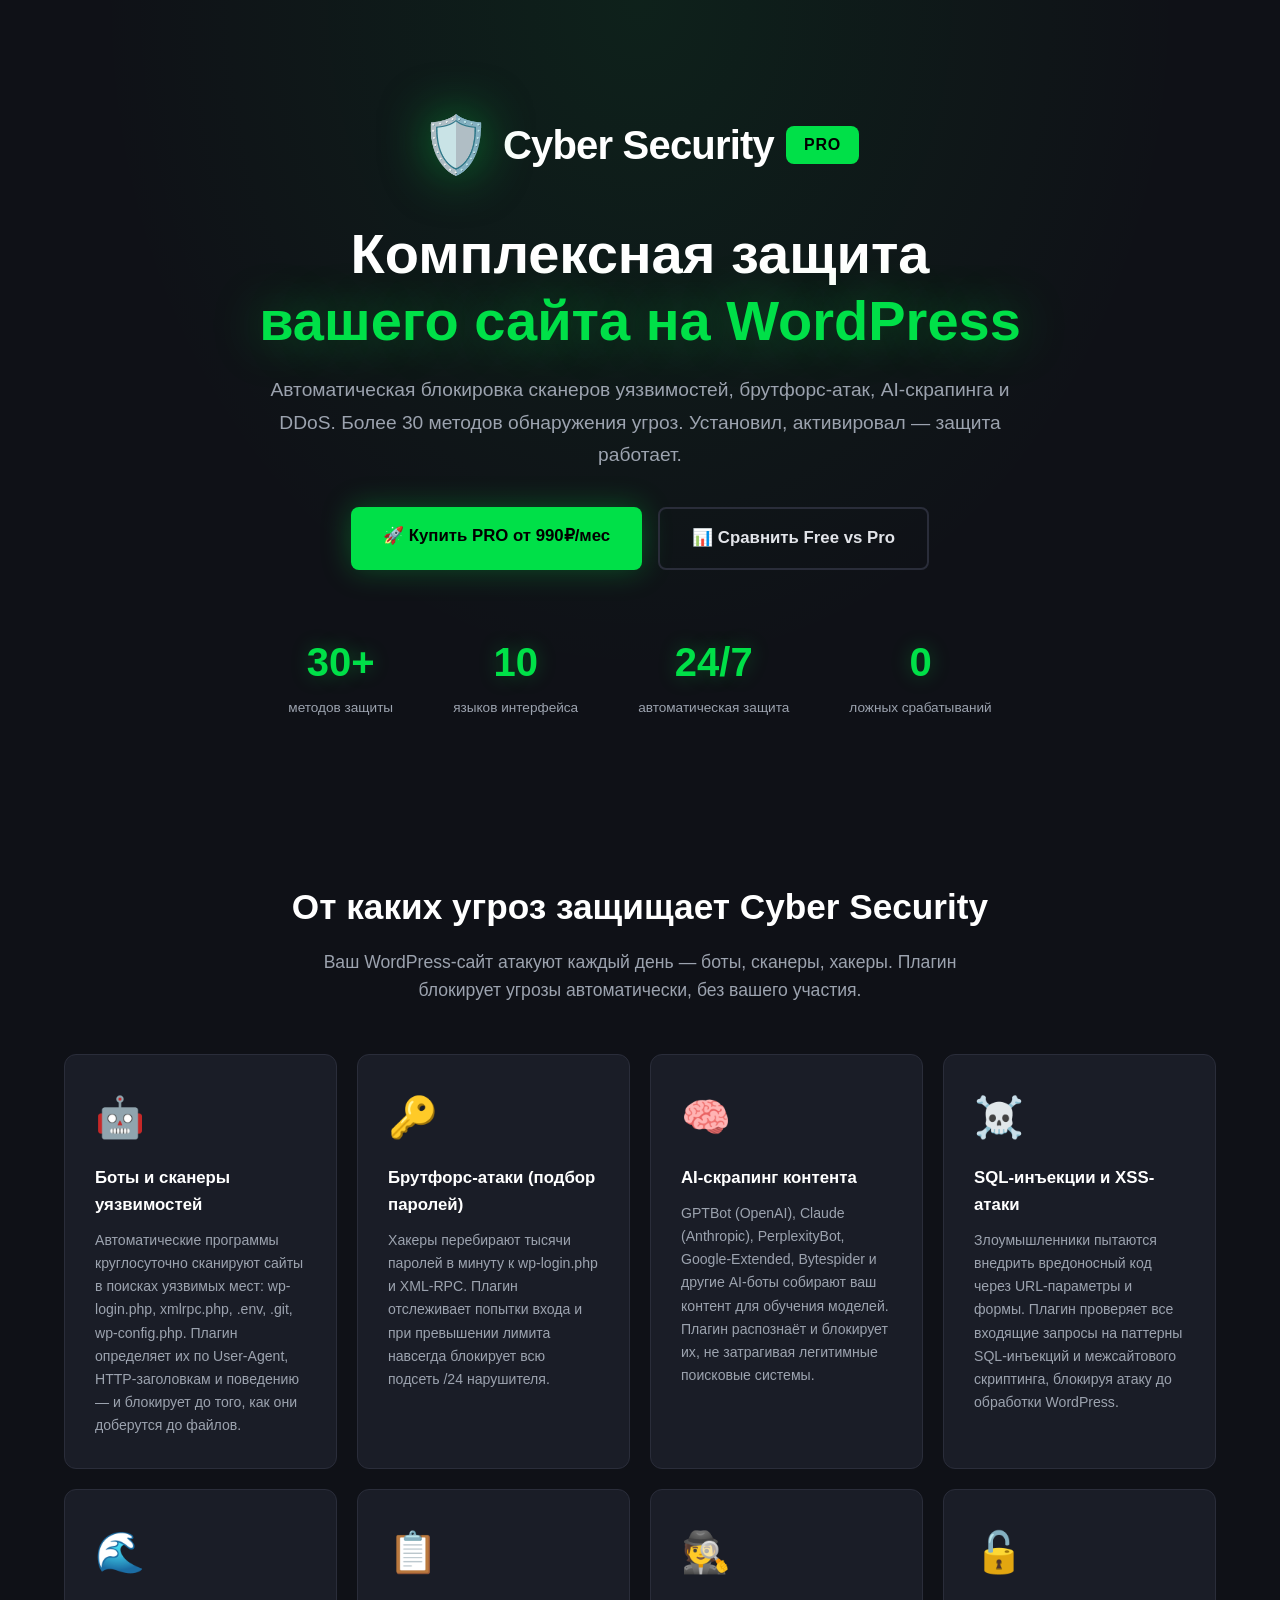
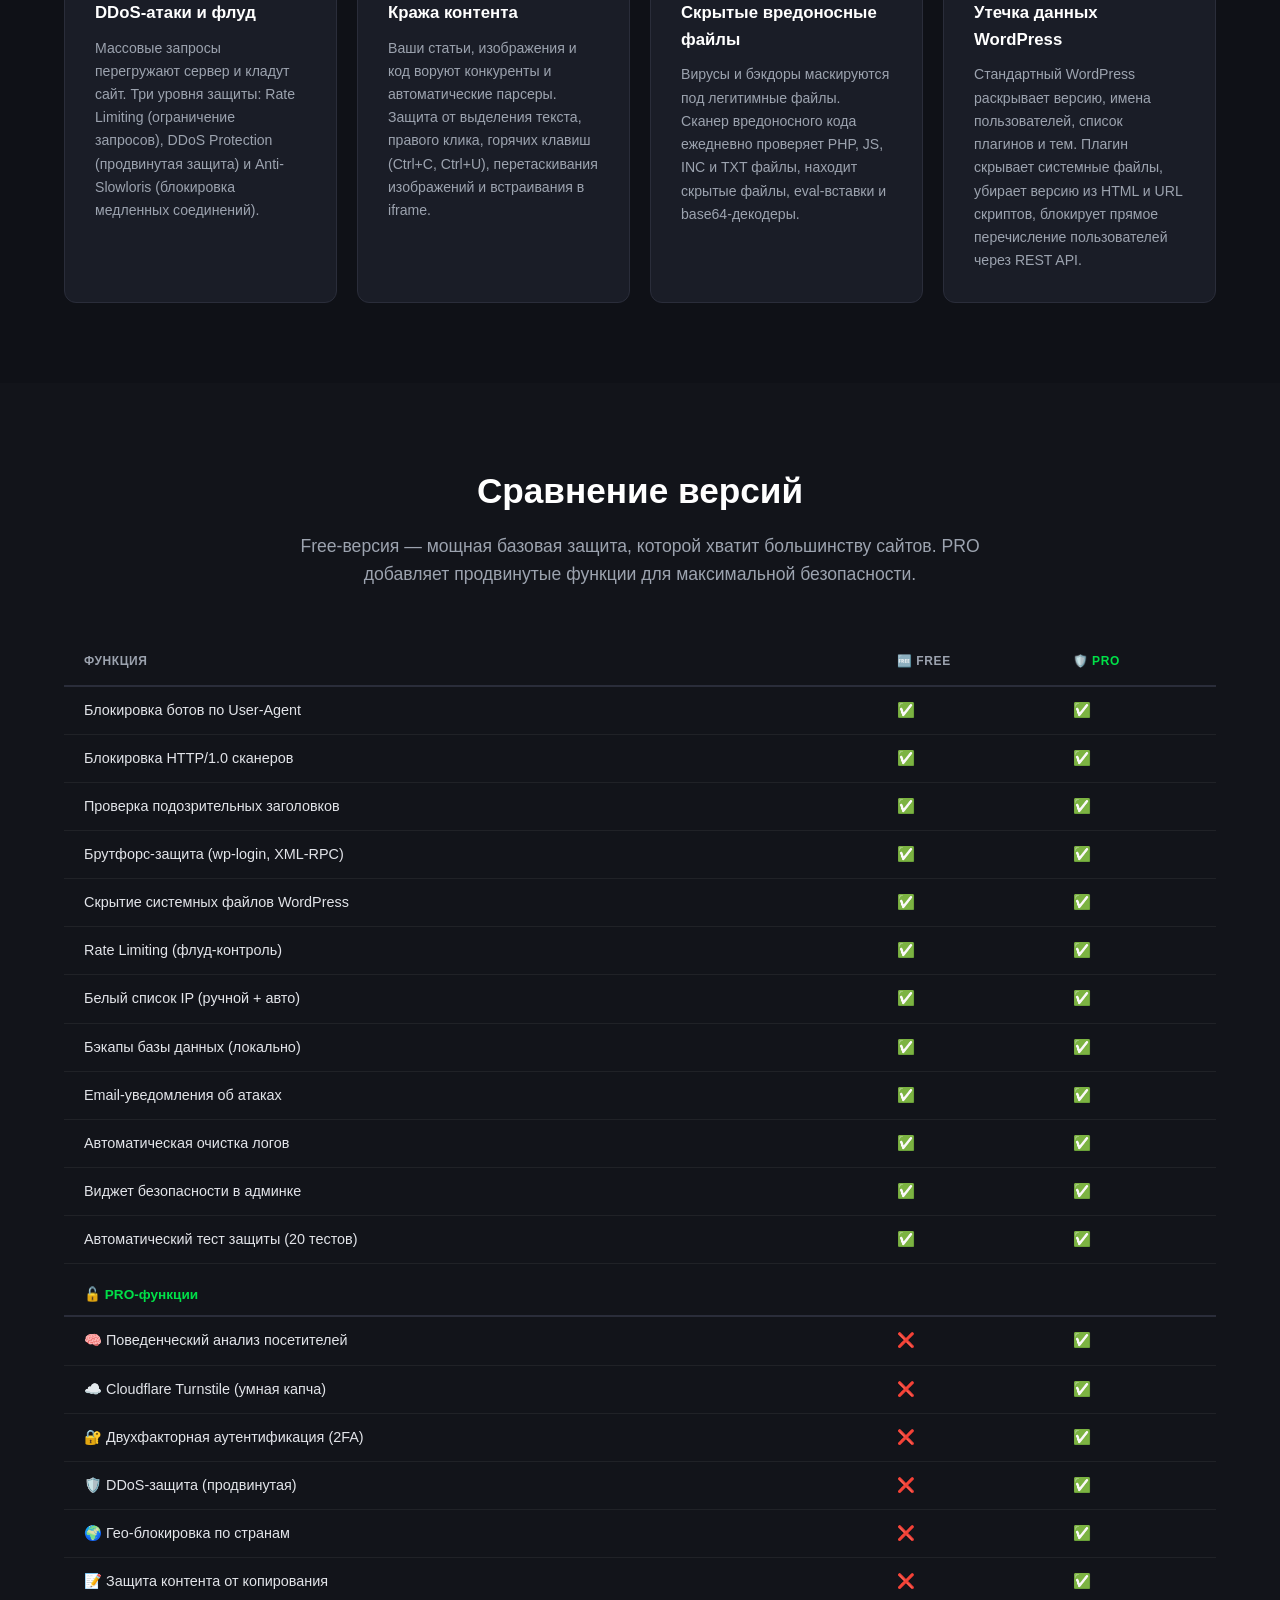
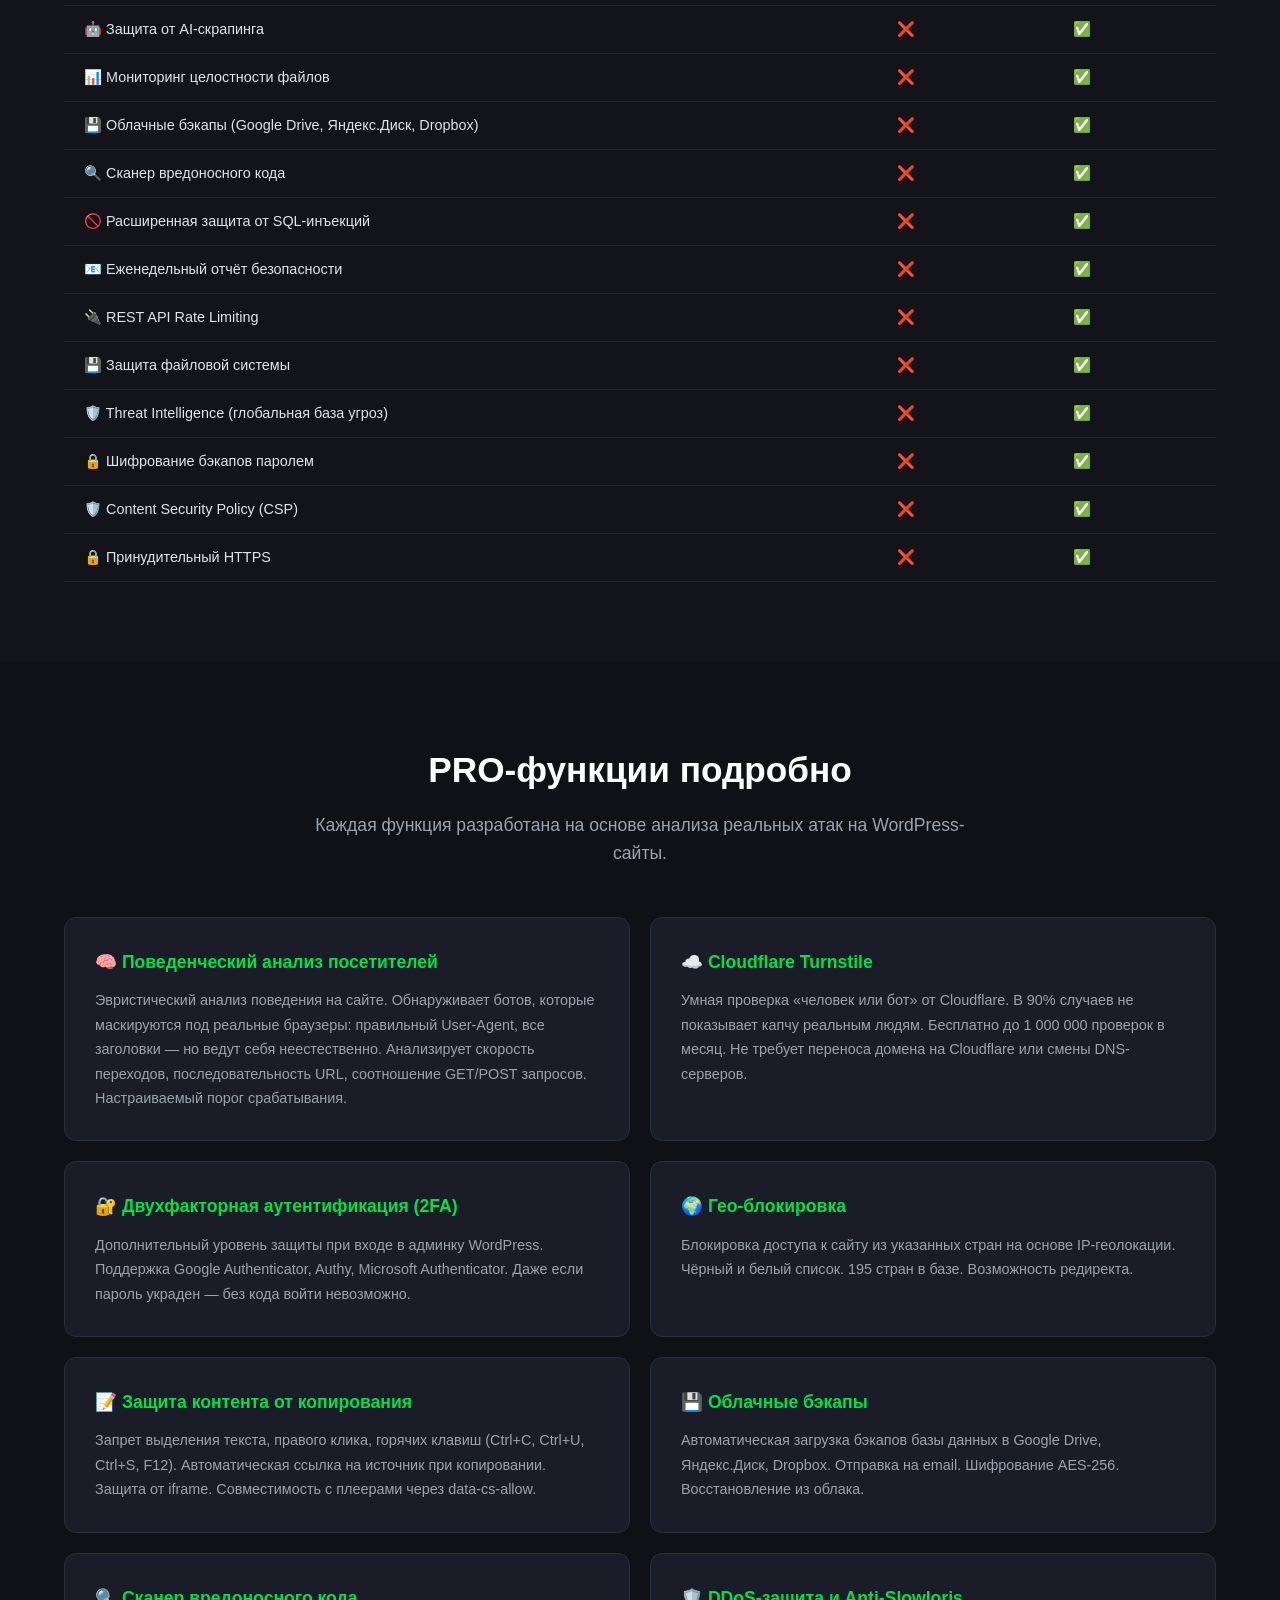
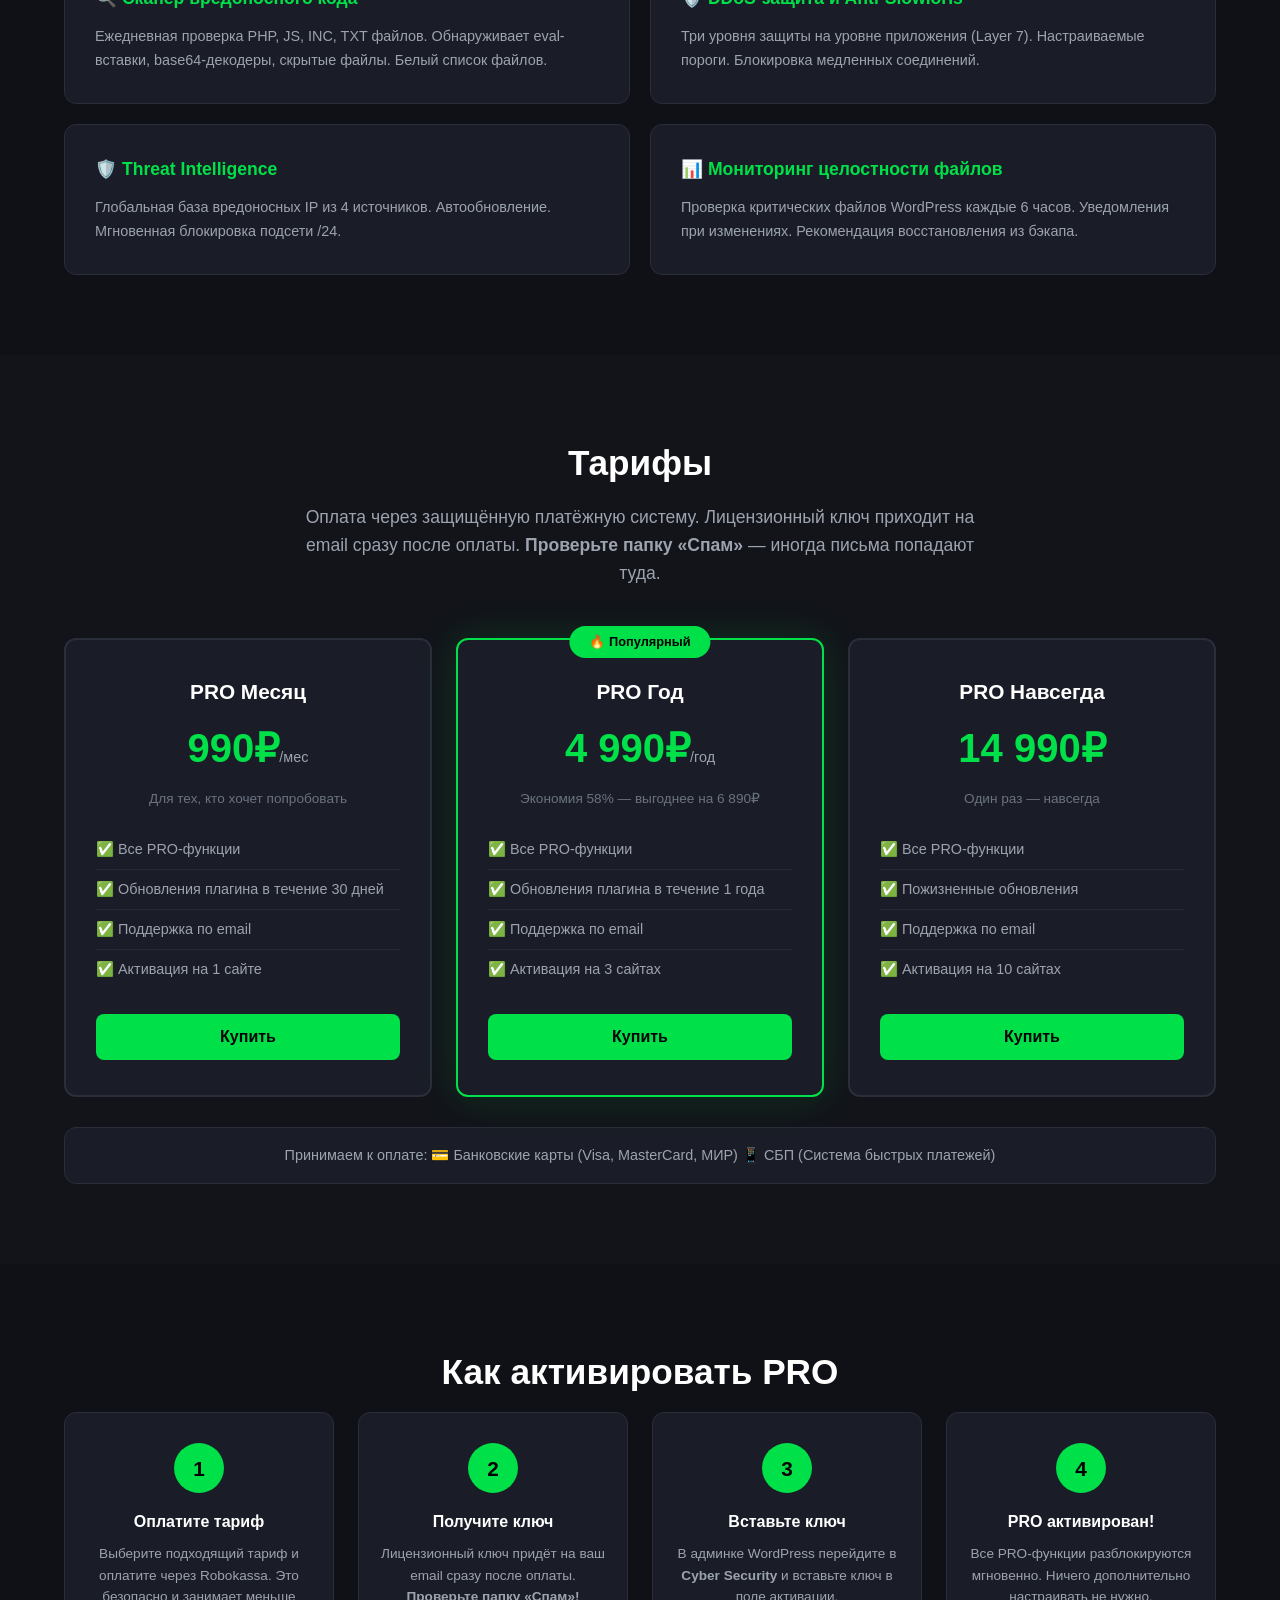
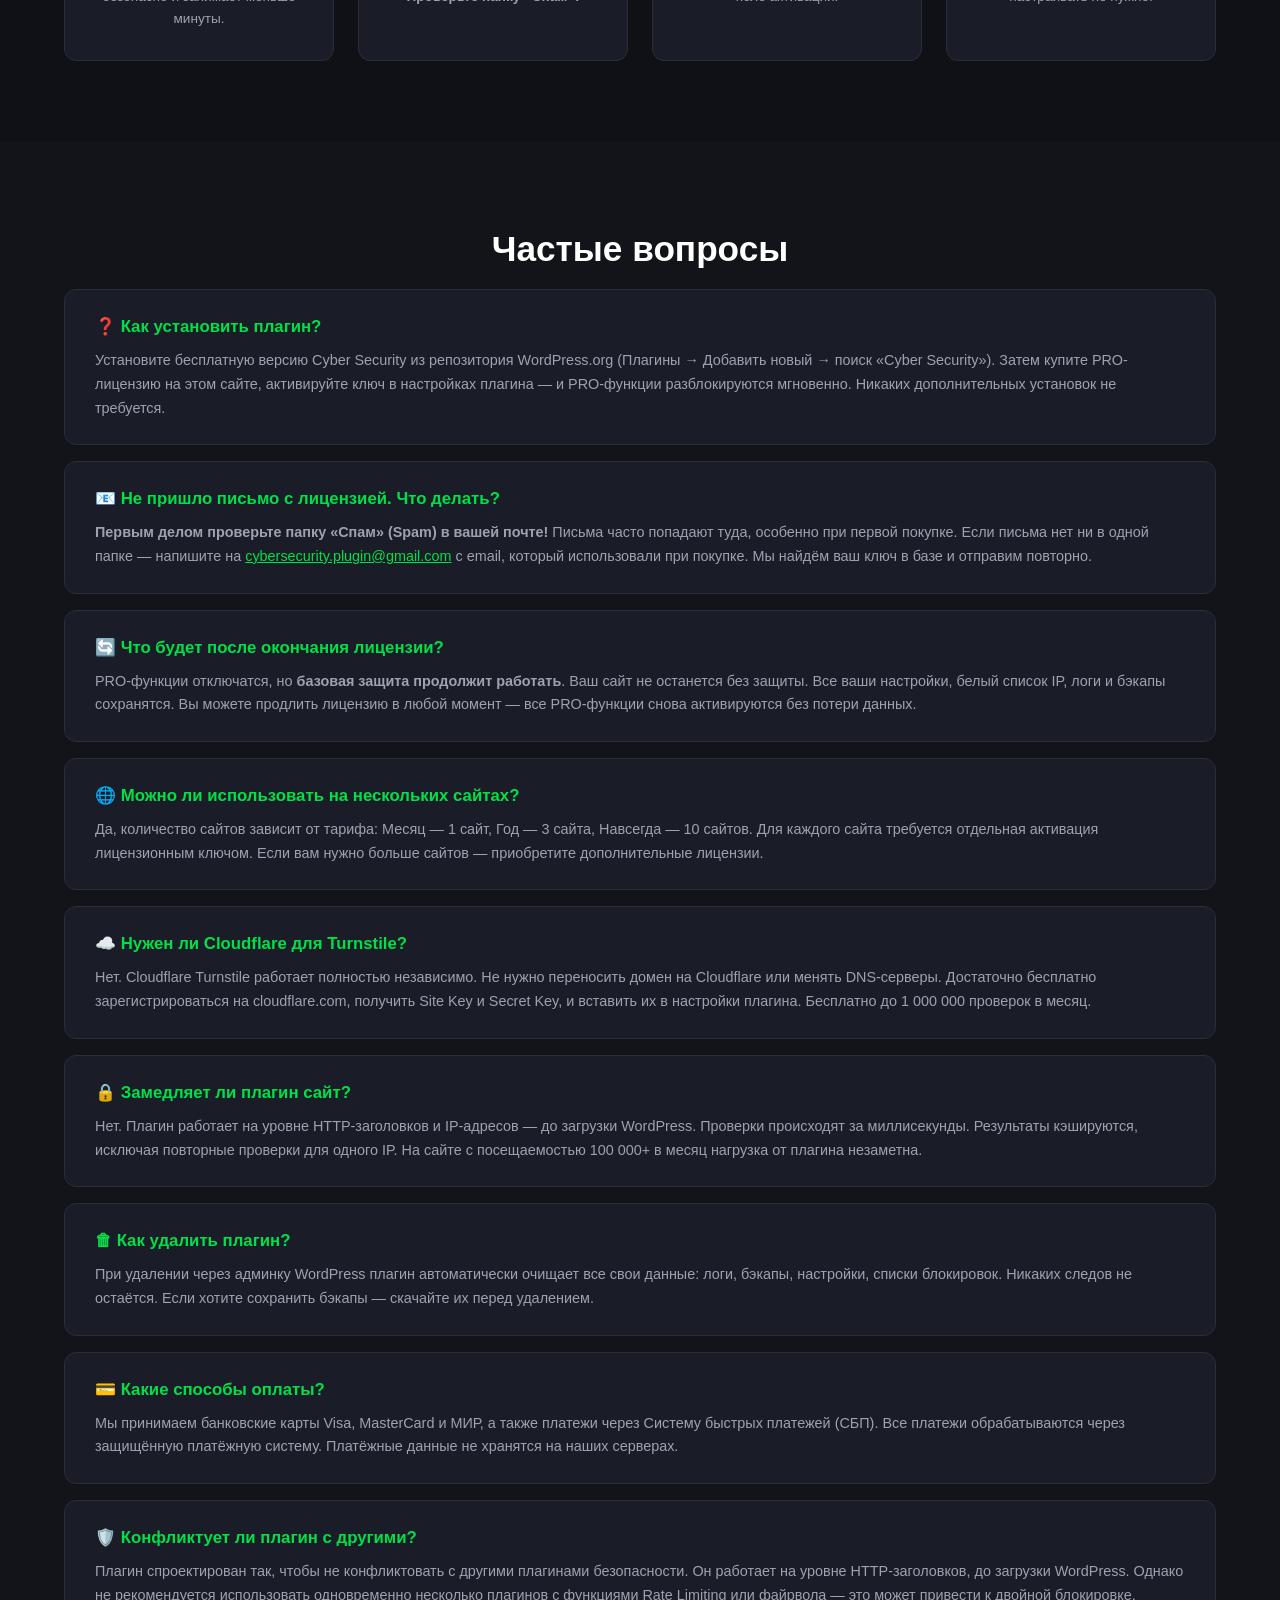
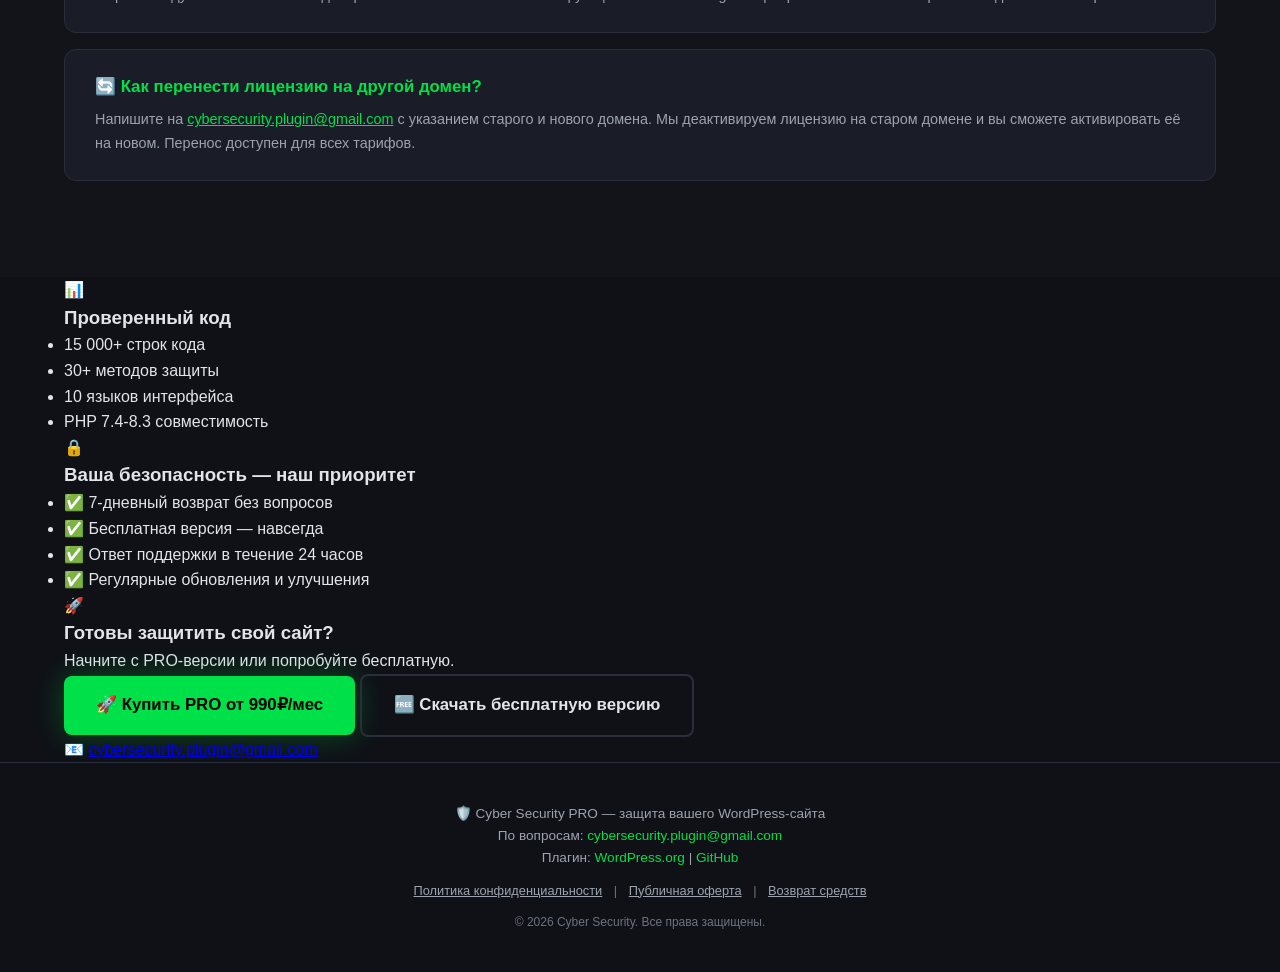
==== index.html @ 4d25c339 "FIX Update index.html" ====
<!DOCTYPE html>
<html lang="ru">
<head>
    <meta charset="UTF-8">
    <meta name="viewport" content="width=device-width, initial-scale=1.0">
    <title>Cyber Security PRO — Защита WordPress от ботов и атак</title>
    <meta name="description" content="Комплексная защита WordPress: блокировка ботов, брутфорс-атак, AI-скрапинга, DDoS.">
    <link rel="icon" type="image/png" sizes="32x32" href="favicon-32x32.png">
    <link rel="icon" type="image/png" sizes="512x512" href="icon-512x512.png">
    <meta property="og:image" content="icon-512x512.png">
    <link rel="stylesheet" href="css/style.css">
    <script src="js/translations.js"></script>
    <script src="js/i18n.js"></script>
</head>
<body>

<div id="lang-switcher" class="lang-switcher"></div>

<!-- HERO -->
<section class="hero">
    <div class="container">
        <div class="hero-logo">
            <span class="hero-shield">🛡️</span>
            <span class="hero-brand">Cyber Security</span>
            <span class="hero-badge-pro">PRO</span>
        </div>
        <h1 class="hero-title">
            <span data-i18n="hero_title">Комплексная защита</span><br>
            <span class="text-green" data-i18n="hero_title_green">вашего сайта на WordPress</span>
        </h1>
        <p class="hero-subtitle" data-i18n="hero_subtitle">Автоматическая блокировка сканеров уязвимостей, брутфорс-атак, AI-скрапинга и DDoS. Более 30 методов обнаружения угроз. Установил, активировал — защита работает.</p>
        <div class="hero-buttons">
            <a href="#pricing" class="btn btn-green" data-i18n="hero_btn_buy">🚀 Купить PRO от 990₽/мес</a>
            <a href="#comparison" class="btn btn-outline" data-i18n="hero_btn_compare">📊 Сравнить Free vs Pro</a>
        </div>
        <div class="hero-stats">
            <div class="stat"><span class="stat-number">30+</span><span class="stat-label" data-i18n="stat_methods">методов защиты</span></div>
            <div class="stat"><span class="stat-number">10</span><span class="stat-label" data-i18n="stat_languages">языков интерфейса</span></div>
            <div class="stat"><span class="stat-number">24/7</span><span class="stat-label" data-i18n="stat_protection">автоматическая защита</span></div>
            <div class="stat"><span class="stat-number">0</span><span class="stat-label" data-i18n="stat_false">ложных срабатываний</span></div>
        </div>
    </div>
</section>

<!-- THREATS -->
<section class="threats">
    <div class="container">
        <h2 class="section-title" data-i18n="threats_title">От каких угроз защищает Cyber Security</h2>
        <p class="section-subtitle" data-i18n="threats_subtitle">Ваш WordPress-сайт атакуют каждый день — боты, сканеры, хакеры. Плагин блокирует угрозы автоматически, без вашего участия.</p>
        <div class="threats-grid">
            <div class="threat-card"><div class="threat-icon">🤖</div><h3 data-i18n="threat1_title">Боты и сканеры уязвимостей</h3><p data-i18n="threat1_desc">Автоматические программы круглосуточно сканируют сайты в поисках уязвимых мест: wp-login.php, xmlrpc.php, .env, .git, wp-config.php. Плагин определяет их по User-Agent, HTTP-заголовкам и поведению — и блокирует до того, как они доберутся до файлов.</p></div>
            <div class="threat-card"><div class="threat-icon">🔑</div><h3 data-i18n="threat2_title">Брутфорс-атаки (подбор паролей)</h3><p data-i18n="threat2_desc">Хакеры перебирают тысячи паролей в минуту к wp-login.php и XML-RPC. Плагин отслеживает попытки входа и при превышении лимита навсегда блокирует всю подсеть /24 нарушителя.</p></div>
            <div class="threat-card"><div class="threat-icon">🧠</div><h3 data-i18n="threat3_title">AI-скрапинг контента</h3><p data-i18n="threat3_desc">GPTBot (OpenAI), Claude (Anthropic), PerplexityBot, Google-Extended, Bytespider и другие AI-боты собирают ваш контент для обучения моделей. Плагин распознаёт и блокирует их, не затрагивая легитимные поисковые системы.</p></div>
            <div class="threat-card"><div class="threat-icon">☠️</div><h3 data-i18n="threat4_title">SQL-инъекции и XSS-атаки</h3><p data-i18n="threat4_desc">Злоумышленники пытаются внедрить вредоносный код через URL-параметры и формы. Плагин проверяет все входящие запросы на паттерны SQL-инъекций и межсайтового скриптинга, блокируя атаку до обработки WordPress.</p></div>
            <div class="threat-card"><div class="threat-icon">🌊</div><h3 data-i18n="threat5_title">DDoS-атаки и флуд</h3><p data-i18n="threat5_desc">Массовые запросы перегружают сервер и кладут сайт. Три уровня защиты: Rate Limiting (ограничение запросов), DDoS Protection (продвинутая защита) и Anti-Slowloris (блокировка медленных соединений).</p></div>
            <div class="threat-card"><div class="threat-icon">📋</div><h3 data-i18n="threat6_title">Кража контента</h3><p data-i18n="threat6_desc">Ваши статьи, изображения и код воруют конкуренты и автоматические парсеры. Защита от выделения текста, правого клика, горячих клавиш (Ctrl+C, Ctrl+U), перетаскивания изображений и встраивания в iframe.</p></div>
            <div class="threat-card"><div class="threat-icon">🕵️</div><h3 data-i18n="threat7_title">Скрытые вредоносные файлы</h3><p data-i18n="threat7_desc">Вирусы и бэкдоры маскируются под легитимные файлы. Сканер вредоносного кода ежедневно проверяет PHP, JS, INC и TXT файлы, находит скрытые файлы, eval-вставки и base64-декодеры.</p></div>
            <div class="threat-card"><div class="threat-icon">🔓</div><h3 data-i18n="threat8_title">Утечка данных WordPress</h3><p data-i18n="threat8_desc">Стандартный WordPress раскрывает версию, имена пользователей, список плагинов и тем. Плагин скрывает системные файлы, убирает версию из HTML и URL скриптов, блокирует прямое перечисление пользователей через REST API.</p></div>
        </div>
    </div>
</section>

<!-- COMPARISON -->
<section class="comparison" id="comparison">
    <div class="container">
        <h2 class="section-title" data-i18n="compare_title">Сравнение версий</h2>
        <p class="section-subtitle" data-i18n="compare_subtitle">Free-версия — мощная базовая защита, которой хватит большинству сайтов. PRO добавляет продвинутые функции для максимальной безопасности.</p>
        <div class="comparison-table-wrap">
            <table class="comparison-table">
                <thead><tr><th>Функция</th><th class="col-free" data-i18n="col_free">🆓 Free</th><th class="col-pro" data-i18n="col_pro">🛡️ PRO</th></tr></thead>
                <tbody>
                    <tr><td data-i18n="table_bot_ua">Блокировка ботов по User-Agent</td><td>✅</td><td>✅</td></tr>
                    <tr><td data-i18n="table_http10">Блокировка HTTP/1.0 сканеров</td><td>✅</td><td>✅</td></tr>
                    <tr><td data-i18n="table_headers">Проверка подозрительных заголовков</td><td>✅</td><td>✅</td></tr>
                    <tr><td data-i18n="table_brute">Брутфорс-защита (wp-login, XML-RPC)</td><td>✅</td><td>✅</td></tr>
                    <tr><td data-i18n="table_hide_wp">Скрытие системных файлов WordPress</td><td>✅</td><td>✅</td></tr>
                    <tr><td data-i18n="table_rate_limit">Rate Limiting (флуд-контроль)</td><td>✅</td><td>✅</td></tr>
                    <tr><td data-i18n="table_whitelist">Белый список IP (ручной + авто)</td><td>✅</td><td>✅</td></tr>
                    <tr><td data-i18n="table_backups">Бэкапы базы данных (локально)</td><td>✅</td><td>✅</td></tr>
                    <tr><td data-i18n="table_alerts">Email-уведомления об атаках</td><td>✅</td><td>✅</td></tr>
                    <tr><td data-i18n="table_log_cleanup">Автоматическая очистка логов</td><td>✅</td><td>✅</td></tr>
                    <tr><td data-i18n="table_dashboard">Виджет безопасности в админке</td><td>✅</td><td>✅</td></tr>
                    <tr><td data-i18n="table_test">Автоматический тест защиты (20 тестов)</td><td>✅</td><td>✅</td></tr>
                    <tr class="divider"><td colspan="3" data-i18n="divider_pro">🔓 PRO-функции</td></tr>
                    <tr><td data-i18n="table_behavioral">🧠 Поведенческий анализ посетителей</td><td>❌</td><td>✅</td></tr>
                    <tr><td data-i18n="table_turnstile">☁️ Cloudflare Turnstile (умная капча)</td><td>❌</td><td>✅</td></tr>
                    <tr><td data-i18n="table_2fa">🔐 Двухфакторная аутентификация (2FA)</td><td>❌</td><td>✅</td></tr>
                    <tr><td data-i18n="table_ddos">🛡️ DDoS-защита (продвинутая)</td><td>❌</td><td>✅</td></tr>
                    <tr><td data-i18n="table_geo">🌍 Гео-блокировка по странам</td><td>❌</td><td>✅</td></tr>
                    <tr><td data-i18n="table_content">📝 Защита контента от копирования</td><td>❌</td><td>✅</td></tr>
                    <tr><td data-i18n="table_ai">🤖 Защита от AI-скрапинга</td><td>❌</td><td>✅</td></tr>
                    <tr><td data-i18n="table_integrity">📊 Мониторинг целостности файлов</td><td>❌</td><td>✅</td></tr>
                    <tr><td data-i18n="table_cloud">💾 Облачные бэкапы (Google Drive, Яндекс.Диск, Dropbox)</td><td>❌</td><td>✅</td></tr>
                    <tr><td data-i18n="table_malware">🔍 Сканер вредоносного кода</td><td>❌</td><td>✅</td></tr>
                    <tr><td data-i18n="table_sql">🚫 Расширенная защита от SQL-инъекций</td><td>❌</td><td>✅</td></tr>
                    <tr><td data-i18n="table_report">📧 Еженедельный отчёт безопасности</td><td>❌</td><td>✅</td></tr>
                    <tr><td data-i18n="table_api">🔌 REST API Rate Limiting</td><td>❌</td><td>✅</td></tr>
                    <tr><td data-i18n="table_filesystem">💾 Защита файловой системы</td><td>❌</td><td>✅</td></tr>
                    <tr><td data-i18n="table_threat">🛡️ Threat Intelligence (глобальная база угроз)</td><td>❌</td><td>✅</td></tr>
                    <tr><td data-i18n="table_encrypt">🔒 Шифрование бэкапов паролем</td><td>❌</td><td>✅</td></tr>
                    <tr><td data-i18n="table_csp">🛡️ Content Security Policy (CSP)</td><td>❌</td><td>✅</td></tr>
                    <tr><td data-i18n="table_https">🔒 Принудительный HTTPS</td><td>❌</td><td>✅</td></tr>
                </tbody>
            </table>
        </div>
    </div>
</section>

<!-- PRO FEATURES -->
<section class="pro-features">
    <div class="container">
        <h2 class="section-title" data-i18n="pro_features_title">PRO-функции подробно</h2>
        <p class="section-subtitle" data-i18n="pro_features_subtitle">Каждая функция разработана на основе анализа реальных атак на WordPress-сайты.</p>
        <div class="pro-features-grid">
            <div class="pro-feature-card"><h3 data-i18n="pro1_title">🧠 Поведенческий анализ посетителей</h3><p data-i18n="pro1_desc">Эвристический анализ поведения на сайте. Обнаруживает ботов, которые маскируются под реальные браузеры: правильный User-Agent, все заголовки — но ведут себя неестественно. Анализирует скорость переходов, последовательность URL, соотношение GET/POST запросов. Настраиваемый порог срабатывания.</p></div>
            <div class="pro-feature-card"><h3 data-i18n="pro2_title">☁️ Cloudflare Turnstile</h3><p data-i18n="pro2_desc">Умная проверка «человек или бот» от Cloudflare. В 90% случаев не показывает капчу реальным людям. Бесплатно до 1 000 000 проверок в месяц. Не требует переноса домена на Cloudflare или смены DNS-серверов.</p></div>
            <div class="pro-feature-card"><h3 data-i18n="pro3_title">🔐 Двухфакторная аутентификация (2FA)</h3><p data-i18n="pro3_desc">Дополнительный уровень защиты при входе в админку WordPress. Поддержка Google Authenticator, Authy, Microsoft Authenticator. Даже если пароль украден — без кода войти невозможно.</p></div>
            <div class="pro-feature-card"><h3 data-i18n="pro4_title">🌍 Гео-блокировка</h3><p data-i18n="pro4_desc">Блокировка доступа к сайту из указанных стран на основе IP-геолокации. Чёрный и белый список. 195 стран в базе. Возможность редиректа.</p></div>
            <div class="pro-feature-card"><h3 data-i18n="pro5_title">📝 Защита контента от копирования</h3><p data-i18n="pro5_desc">Запрет выделения текста, правого клика, горячих клавиш (Ctrl+C, Ctrl+U, Ctrl+S, F12). Автоматическая ссылка на источник при копировании. Защита от iframe. Совместимость с плеерами через data-cs-allow.</p></div>
            <div class="pro-feature-card"><h3 data-i18n="pro6_title">💾 Облачные бэкапы</h3><p data-i18n="pro6_desc">Автоматическая загрузка бэкапов базы данных в Google Drive, Яндекс.Диск, Dropbox. Отправка на email. Шифрование AES-256. Восстановление из облака.</p></div>
            <div class="pro-feature-card"><h3 data-i18n="pro7_title">🔍 Сканер вредоносного кода</h3><p data-i18n="pro7_desc">Ежедневная проверка PHP, JS, INC, TXT файлов. Обнаруживает eval-вставки, base64-декодеры, скрытые файлы. Белый список файлов.</p></div>
            <div class="pro-feature-card"><h3 data-i18n="pro8_title">🛡️ DDoS-защита и Anti-Slowloris</h3><p data-i18n="pro8_desc">Три уровня защиты на уровне приложения (Layer 7). Настраиваемые пороги. Блокировка медленных соединений.</p></div>
            <div class="pro-feature-card"><h3 data-i18n="pro9_title">🛡️ Threat Intelligence</h3><p data-i18n="pro9_desc">Глобальная база вредоносных IP из 4 источников. Автообновление. Мгновенная блокировка подсети /24.</p></div>
            <div class="pro-feature-card"><h3 data-i18n="pro10_title">📊 Мониторинг целостности файлов</h3><p data-i18n="pro10_desc">Проверка критических файлов WordPress каждые 6 часов. Уведомления при изменениях. Рекомендация восстановления из бэкапа.</p></div>
        </div>
    </div>
</section>

<!-- PRICING -->
<section class="pricing-section" id="pricing">
    <div class="container">
        <h2 class="section-title" data-i18n="pricing_title">Тарифы</h2>
        <p class="section-subtitle" data-i18n-html="pricing_subtitle">Оплата через защищённую платёжную систему. Лицензионный ключ приходит на email сразу после оплаты. <strong>Проверьте папку «Спам»</strong> — иногда письма попадают туда.</p>
        <div class="pricing">
            <div class="plan">
                <div class="plan-name" data-i18n="plan_month">PRO Месяц</div>
                <div class="plan-price">990₽<span>/мес</span></div>
                <p class="plan-desc" data-i18n="plan_month_desc">Для тех, кто хочет попробовать</p>
                <ul>
                    <li data-i18n="plan_feature1">✅ Все PRO-функции</li>
                    <li data-i18n="plan_feature_updates">✅ Обновления плагина в течение 30 дней</li>
                    <li data-i18n="plan_feature_support">✅ Поддержка по email</li>
                    <li data-i18n="plan_feature_sites">✅ Активация на 1 сайте</li>
                </ul>
                <button onclick="buyPlan('monthly')" class="btn-buy" data-i18n="btn_buy">Купить</button>
            </div>
            <div class="plan featured">
                <div class="plan-badge" data-i18n="badge_popular">🔥 Популярный</div>
                <div class="plan-name" data-i18n="plan_year">PRO Год</div>
                <div class="plan-price">4 990₽<span>/год</span></div>
                <p class="plan-desc" data-i18n="plan_year_desc">Экономия 58% — выгоднее на 6 890₽</p>
                <ul>
                    <li data-i18n="plan_feature1">✅ Все PRO-функции</li>
                    <li data-i18n="plan_feature_updates_year">✅ Обновления плагина в течение 1 года</li>
                    <li data-i18n="plan_feature_support">✅ Поддержка по email</li>
                    <li data-i18n="plan_feature_sites_3">✅ Активация на 3 сайтах</li>
                </ul>
                <button onclick="buyPlan('yearly')" class="btn-buy" data-i18n="btn_buy">Купить</button>
            </div>
            <div class="plan">
                <div class="plan-name" data-i18n="plan_lifetime">PRO Навсегда</div>
                <div class="plan-price">14 990₽</div>
                <p class="plan-desc" data-i18n="plan_lifetime_desc">Один раз — навсегда</p>
                <ul>
                    <li data-i18n="plan_feature1">✅ Все PRO-функции</li>
                    <li data-i18n="plan_feature_lifetime">✅ Пожизненные обновления</li>
                    <li data-i18n="plan_feature_support">✅ Поддержка по email</li>
                    <li data-i18n="plan_feature_sites_10">✅ Активация на 10 сайтах</li>
                </ul>
                <button onclick="buyPlan('lifetime')" class="btn-buy" data-i18n="btn_buy">Купить</button>
            </div>
        </div>
        <div class="payment-methods">
            <span data-i18n="payment_methods">Принимаем к оплате:</span>
            <span class="payment-icon">💳</span> <span data-i18n="payment_cards">Банковские карты (Visa, MasterCard, МИР)</span>
            <span class="payment-icon">📱</span> <span data-i18n="payment_sbp">СБП (Система быстрых платежей)</span>
        </div>
    </div>
</section>

<!-- HOW IT WORKS -->
<section class="how-it-works">
    <div class="container">
        <h2 class="section-title" data-i18n="how_title">Как активировать PRO</h2>
        <div class="steps">
            <div class="step"><div class="step-number">1</div><h3 data-i18n="step1_title">Оплатите тариф</h3><p data-i18n="step1_desc">Выберите подходящий тариф и оплатите через Robokassa. Это безопасно и занимает меньше минуты.</p></div>
            <div class="step"><div class="step-number">2</div><h3 data-i18n="step2_title">Получите ключ</h3><p data-i18n-html="step2_desc">Лицензионный ключ придёт на ваш email сразу после оплаты. <strong>Проверьте папку «Спам»!</strong></p></div>
            <div class="step"><div class="step-number">3</div><h3 data-i18n="step3_title">Вставьте ключ</h3><p data-i18n-html="step3_desc">В админке WordPress перейдите в <strong>Cyber Security</strong> и вставьте ключ в поле активации.</p></div>
            <div class="step"><div class="step-number">4</div><h3 data-i18n="step4_title">PRO активирован!</h3><p data-i18n="step4_desc">Все PRO-функции разблокируются мгновенно. Ничего дополнительно настраивать не нужно.</p></div>
        </div>
    </div>
</section>

<!-- FAQ -->
<section class="faq">
    <div class="container">
        <h2 class="section-title" data-i18n="faq_title">Частые вопросы</h2>
        
        <div class="faq-item">
            <h3 data-i18n="faq1_q">❓ Как установить плагин?</h3>
            <p data-i18n="faq1_a">Установите бесплатную версию Cyber Security из репозитория WordPress.org (Плагины → Добавить новый → поиск «Cyber Security»). Затем купите PRO-лицензию на этом сайте, активируйте ключ в настройках плагина — и PRO-функции разблокируются мгновенно. Никаких дополнительных установок не требуется.</p>
        </div>
        
        <div class="faq-item">
            <h3 data-i18n="faq2_q">📧 Не пришло письмо с лицензией. Что делать?</h3>
            <p data-i18n-html="faq2_a"><strong>Первым делом проверьте папку «Спам» (Spam) в вашей почте!</strong> Письма часто попадают туда, особенно при первой покупке. Если письма нет ни в одной папке — напишите на <a href="mailto:cybersecurity.plugin@gmail.com">cybersecurity.plugin@gmail.com</a> с email, который использовали при покупке. Мы найдём ваш ключ в базе и отправим повторно.</p>
        </div>
        
        <div class="faq-item">
            <h3 data-i18n="faq3_q">🔄 Что будет после окончания лицензии?</h3>
            <p data-i18n-html="faq3_a">PRO-функции отключатся, но <strong>базовая защита продолжит работать</strong>. Ваш сайт не останется без защиты. Все ваши настройки, белый список IP, логи и бэкапы сохранятся. Вы можете продлить лицензию в любой момент — все PRO-функции снова активируются без потери данных.</p>
        </div>
        
        <div class="faq-item">
            <h3 data-i18n="faq4_q">🌐 Можно ли использовать на нескольких сайтах?</h3>
            <p data-i18n="faq4_a">Да, количество сайтов зависит от тарифа: Месяц — 1 сайт, Год — 3 сайта, Навсегда — 10 сайтов. Для каждого сайта требуется отдельная активация лицензионным ключом. Если вам нужно больше сайтов — приобретите дополнительные лицензии.</p>
        </div>
        
        <div class="faq-item">
            <h3 data-i18n="faq5_q">☁️ Нужен ли Cloudflare для Turnstile?</h3>
            <p data-i18n="faq5_a">Нет. Cloudflare Turnstile работает полностью независимо. Не нужно переносить домен на Cloudflare или менять DNS-серверы. Достаточно бесплатно зарегистрироваться на cloudflare.com, получить Site Key и Secret Key, и вставить их в настройки плагина. Бесплатно до 1 000 000 проверок в месяц.</p>
        </div>
        
        <div class="faq-item">
            <h3 data-i18n="faq6_q">🔒 Замедляет ли плагин сайт?</h3>
            <p data-i18n="faq6_a">Нет. Плагин работает на уровне HTTP-заголовков и IP-адресов — до загрузки WordPress. Проверки происходят за миллисекунды. Результаты кэшируются, исключая повторные проверки для одного IP. На сайте с посещаемостью 100 000+ в месяц нагрузка от плагина незаметна.</p>
        </div>
        
        <div class="faq-item">
            <h3 data-i18n="faq7_q">🗑 Как удалить плагин?</h3>
            <p data-i18n="faq7_a">При удалении через админку WordPress плагин автоматически очищает все свои данные: логи, бэкапы, настройки, списки блокировок. Никаких следов не остаётся. Если хотите сохранить бэкапы — скачайте их перед удалением.</p>
        </div>
        
        <div class="faq-item">
            <h3 data-i18n="faq8_q">💳 Какие способы оплаты?</h3>
            <p data-i18n="faq8_a">Мы принимаем банковские карты Visa, MasterCard и МИР, а также платежи через Систему быстрых платежей (СБП). Все платежи обрабатываются через защищённую платёжную систему. Платёжные данные не хранятся на наших серверах.</p>
        </div>
        
        <div class="faq-item">
            <h3 data-i18n="faq9_q">🛡️ Конфликтует ли плагин с другими?</h3>
            <p data-i18n="faq9_a">Плагин спроектирован так, чтобы не конфликтовать с другими плагинами безопасности. Он работает на уровне HTTP-заголовков, до загрузки WordPress. Однако не рекомендуется использовать одновременно несколько плагинов с функциями Rate Limiting или файрвола — это может привести к двойной блокировке.</p>
        </div>
        
        <div class="faq-item">
            <h3 data-i18n="faq10_q">🔄 Как перенести лицензию на другой домен?</h3>
            <p data-i18n-html="faq10_a">Напишите на <a href="mailto:cybersecurity.plugin@gmail.com">cybersecurity.plugin@gmail.com</a> с указанием старого и нового домена. Мы деактивируем лицензию на старом домене и вы сможете активировать её на новом. Перенос доступен для всех тарифов.</p>
        </div>
    </div>
</section>

<!-- ============================================ -->
<!-- CTA FINAL — ЗАВЕРШАЮЩИЙ БЛОК -->
<!-- ============================================ -->
<section class="cta-final">
    <div class="container">
        <div class="cta-final-grid">
            <!-- Карточка 1: Статистика -->
            <div class="cta-card">
                <div class="cta-card-icon">📊</div>
                <h3 data-i18n="cta_stats_title">Проверенный код</h3>
                <ul class="cta-stats-list">
                    <li><span class="cta-stat-num">15 000+</span> <span data-i18n="cta_stat_lines">строк кода</span></li>
                    <li><span class="cta-stat-num">30+</span> <span data-i18n="cta_stat_methods">методов защиты</span></li>
                    <li><span class="cta-stat-num">10</span> <span data-i18n="cta_stat_langs">языков интерфейса</span></li>
                    <li><span class="cta-stat-num">PHP 7.4-8.3</span> <span data-i18n="cta_stat_php">совместимость</span></li>
                </ul>
            </div>
            
            <!-- Карточка 2: Гарантия -->
            <div class="cta-card cta-card-guarantee">
                <div class="cta-card-icon">🔒</div>
                <h3 data-i18n="cta_guarantee_title">Ваша безопасность — наш приоритет</h3>
                <ul class="cta-guarantee-list">
                    <li data-i18n="cta_guarantee_1">✅ 7-дневный возврат без вопросов</li>
                    <li data-i18n="cta_guarantee_2">✅ Бесплатная версия — навсегда</li>
                    <li data-i18n="cta_guarantee_3">✅ Ответ поддержки в течение 24 часов</li>
                    <li data-i18n="cta_guarantee_4">✅ Регулярные обновления и улучшения</li>
                </ul>
            </div>
            
            <!-- Карточка 3: CTA -->
            <div class="cta-card cta-card-action">
                <div class="cta-card-icon">🚀</div>
                <h3 data-i18n="cta_action_title">Готовы защитить свой сайт?</h3>
                <p data-i18n="cta_action_desc">Начните с PRO-версии или попробуйте бесплатную.</p>
                <div class="cta-buttons">
                    <a href="#pricing" class="btn btn-green" data-i18n="cta_btn_buy">🚀 Купить PRO от 990₽/мес</a>
                    <a href="https://wordpress.org/plugins/cyber-security/" target="_blank" class="btn btn-outline" data-i18n="cta_btn_free">🆓 Скачать бесплатную версию</a>
                </div>
                <p class="cta-contact">
                    📧 <a href="mailto:cybersecurity.plugin@gmail.com">cybersecurity.plugin@gmail.com</a>
                </p>
            </div>
        </div>
    </div>
</section>

<!-- FOOTER -->
<footer class="footer">
    <div class="container">
        <p data-i18n="footer_text">🛡️ Cyber Security PRO — защита вашего WordPress-сайта</p>
        <p><span data-i18n="footer_contact">По вопросам:</span> <a href="mailto:cybersecurity.plugin@gmail.com">cybersecurity.plugin@gmail.com</a></p>
        <p>Плагин: <a href="https://wordpress.org/plugins/cyber-security/">WordPress.org</a> | <a href="https://github.com/gataurus/cyber-security">GitHub</a></p>
        <div class="footer-links">
    <a href="docs/privacy" data-i18n="footer_privacy">Политика конфиденциальности</a>
    <span>|</span>
    <a href="docs/terms" data-i18n="footer_terms">Публичная оферта</a>
    <span>|</span>
    <a href="docs/refund" data-i18n="footer_refund">Возврат средств</a>
</div>
        <p class="copyright" data-i18n="footer_copyright">© 2026 Cyber Security. Все права защищены.</p>
    </div>
</footer>

<!-- MODAL -->
<div id="email-modal" class="modal" style="display:none;">
    <div class="modal-content">
        <h2 data-i18n="modal_title">Введите email для получения ключа</h2>
        <p data-i18n-html="modal_desc">Лицензионный ключ будет отправлен на этот адрес сразу после оплаты. <strong>Проверьте папку «Спам»!</strong></p>
        <input type="email" id="email-input" data-i18n-placeholder="modal_placeholder" placeholder="your@email.com" required>
        <p id="email-error" style="color:#ff4040;display:none;" data-i18n="modal_error">Введите корректный email</p>
        <button onclick="confirmEmail()" class="btn-buy" data-i18n="modal_continue">Продолжить</button>
        <button onclick="closeModal()" class="btn-cancel" data-i18n="modal_cancel">Отмена</button>
    </div>
</div>

<script src="js/payment.js"></script>
</body>
</html>
---- css/style.css ----
/* ============================================ */
/* RESET & BASE */
/* ============================================ */
:root {
    --bg: #0f1117;
    --bg-card: #1a1d27;
    --bg-card-hover: #1e2130;
    --border: #2a2d3a;
    --border-light: rgba(255, 255, 255, 0.06);
    --text: #e2e4e9;
    --text-secondary: #9ca3af;
    --text-muted: #6b7280;
    --green: #00e048;
    --green-dark: #00b038;
    --green-glow: rgba(0, 224, 72, 0.15);
    --red: #ff4040;
    --yellow: #ffb800;
    --blue: #00c0e8;
    --radius: 12px;
    --radius-sm: 8px;
    --font: 'Inter', -apple-system, BlinkMacSystemFont, 'Segoe UI', Roboto, sans-serif;
}

* { margin: 0; padding: 0; box-sizing: border-box; }
html { scroll-behavior: smooth; }

body {
    font-family: var(--font);
    background: var(--bg);
    color: var(--text);
    line-height: 1.6;
    -webkit-font-smoothing: antialiased;
}

.container { max-width: 1200px; margin: 0 auto; padding: 0 24px; }

/* ============================================ */
/* SECTION TITLES */
/* ============================================ */
.section-title {
    font-size: 2.2rem; font-weight: 900; color: #fff;
    text-align: center; margin-bottom: 12px;
}

.section-subtitle {
    font-size: 1.1rem; color: var(--text-secondary);
    text-align: center; max-width: 700px; margin: 0 auto 50px;
}

/* ============================================ */
/* HERO */
/* ============================================ */
.hero {
    padding: 100px 0 80px; text-align: center;
    background: radial-gradient(ellipse at 50% 0%, rgba(0, 224, 72, 0.08) 0%, transparent 60%);
}

.hero-logo { display: flex; align-items: center; justify-content: center; gap: 12px; margin-bottom: 30px; }
.hero-shield { font-size: 3.5rem; filter: drop-shadow(0 0 25px rgba(0, 224, 72, 0.5)); }
.hero-brand { font-size: 2.5rem; font-weight: 900; color: #fff; letter-spacing: -0.02em; }
.hero-badge-pro { background: var(--green); color: #000; padding: 6px 18px; border-radius: 8px; font-size: 1rem; font-weight: 800; letter-spacing: 0.05em; }

.hero-title { font-size: 3.5rem; font-weight: 900; color: #fff; line-height: 1.2; margin-bottom: 20px; }
.text-green { color: var(--green); text-shadow: 0 0 50px rgba(0, 224, 72, 0.4); }

.hero-subtitle { font-size: 1.2rem; color: var(--text-secondary); max-width: 750px; margin: 0 auto 35px; line-height: 1.7; }

.hero-buttons { display: flex; gap: 16px; justify-content: center; flex-wrap: wrap; margin-bottom: 60px; }

.btn { display: inline-block; padding: 16px 32px; border-radius: var(--radius-sm); font-weight: 700; font-size: 1.05rem; text-decoration: none; cursor: pointer; transition: all 0.2s; }
.btn-green { background: var(--green); color: #000; box-shadow: 0 0 30px rgba(0, 224, 72, 0.3); }
.btn-green:hover { background: var(--green-dark); box-shadow: 0 0 50px rgba(0, 224, 72, 0.5); transform: translateY(-2px); }
.btn-outline { background: transparent; color: var(--text); border: 2px solid var(--border); }
.btn-outline:hover { border-color: var(--green); color: var(--green); }

.hero-stats { display: flex; justify-content: center; gap: 60px; flex-wrap: wrap; }
.stat { text-align: center; }
.stat-number { display: block; font-size: 2.5rem; font-weight: 900; color: var(--green); text-shadow: 0 0 20px rgba(0, 224, 72, 0.3); }
.stat-label { font-size: 0.85rem; color: var(--text-secondary); margin-top: 4px; }

/* ============================================ */
/* THREATS */
/* ============================================ */
.threats { padding: 80px 0; }
.threats-grid { display: grid; grid-template-columns: repeat(4, 1fr); gap: 20px; }
.threat-card { background: var(--bg-card); border: 1px solid var(--border); border-radius: var(--radius); padding: 30px; transition: all 0.2s; }
.threat-card:hover { border-color: var(--green); box-shadow: 0 0 25px var(--green-glow); transform: translateY(-2px); }
.threat-icon { font-size: 2.5rem; margin-bottom: 16px; }
.threat-card h3 { font-size: 1.05rem; color: #fff; margin-bottom: 10px; }
.threat-card p { font-size: 0.88rem; color: var(--text-secondary); line-height: 1.65; }

/* ============================================ */
/* COMPARISON TABLE */
/* ============================================ */
.comparison { padding: 80px 0; background: rgba(255, 255, 255, 0.01); }
.comparison-table-wrap { overflow-x: auto; }
.comparison-table { width: 100%; border-collapse: collapse; font-size: 0.9rem; }
.comparison-table th { padding: 14px 20px; text-align: left; color: var(--text-secondary); font-weight: 700; text-transform: uppercase; font-size: 0.75rem; letter-spacing: 0.05em; border-bottom: 2px solid var(--border); }
.col-free { color: var(--text-secondary) !important; }
.col-pro { color: var(--green) !important; }
.comparison-table td { padding: 12px 20px; border-bottom: 1px solid var(--border-light); color: var(--text); }
.comparison-table tr:hover td { background: rgba(0, 224, 72, 0.02); }
.comparison-table .divider td { padding: 20px 20px 10px; color: var(--green); font-weight: 700; font-size: 0.85rem; border-bottom: 2px solid var(--border); background: none !important; }

/* ============================================ */
/* PRO FEATURES */
/* ============================================ */
.pro-features { padding: 80px 0; }
.pro-features-grid { display: grid; grid-template-columns: repeat(2, 1fr); gap: 20px; }
.pro-feature-card { background: var(--bg-card); border: 1px solid var(--border); border-radius: var(--radius); padding: 30px; transition: all 0.2s; }
.pro-feature-card:hover { border-color: var(--green); box-shadow: 0 0 25px var(--green-glow); }
.pro-feature-card h3 { font-size: 1.1rem; color: var(--green); margin-bottom: 12px; }
.pro-feature-card p { font-size: 0.9rem; color: var(--text-secondary); line-height: 1.7; }

/* ============================================ */
/* PRICING */
/* ============================================ */
.pricing-section { padding: 80px 0; background: rgba(255, 255, 255, 0.01); }
.pricing { display: grid; grid-template-columns: repeat(3, 1fr); gap: 24px; margin-bottom: 30px; }
.plan { background: var(--bg-card); border: 2px solid var(--border); border-radius: var(--radius); padding: 35px 30px; text-align: center; transition: all 0.3s; position: relative; display: flex; flex-direction: column; }
.plan:hover { border-color: var(--green); box-shadow: 0 0 30px var(--green-glow); transform: translateY(-4px); }
.plan.featured { border-color: var(--green); box-shadow: 0 0 40px var(--green-glow); }
.plan-badge { position: absolute; top: -14px; left: 50%; transform: translateX(-50%); background: var(--green); color: #000; padding: 6px 20px; border-radius: 20px; font-size: 0.8rem; font-weight: 700; }
.plan-name { font-size: 1.3rem; font-weight: 700; color: #fff; margin-bottom: 8px; }
.plan-price { font-size: 2.5rem; font-weight: 900; color: var(--green); margin-bottom: 8px; }
.plan-price span { font-size: 0.9rem; color: var(--text-secondary); font-weight: 400; }
.plan-desc { font-size: 0.85rem; color: var(--text-muted); margin-bottom: 20px; }
.plan ul { list-style: none; text-align: left; margin-bottom: 25px; flex-grow: 1; }
.plan li { padding: 8px 0; color: var(--text-secondary); font-size: 0.9rem; border-bottom: 1px solid var(--border-light); }
.plan li:last-child { border-bottom: none; }
.btn-buy { width: 100%; padding: 14px; background: var(--green); color: #000; border: none; border-radius: var(--radius-sm); font-size: 1rem; font-weight: 700; cursor: pointer; transition: all 0.2s; margin-top: auto; }
.btn-buy:hover { background: var(--green-dark); box-shadow: 0 0 30px rgba(0, 224, 72, 0.4); }
.payment-methods { text-align: center; color: var(--text-secondary); font-size: 0.9rem; padding: 16px; background: var(--bg-card); border-radius: var(--radius); border: 1px solid var(--border); }

/* ============================================ */
/* HOW IT WORKS */
/* ============================================ */
.how-it-works { padding: 80px 0; }
.steps { display: grid; grid-template-columns: repeat(4, 1fr); gap: 24px; }
.step { text-align: center; padding: 30px 20px; background: var(--bg-card); border: 1px solid var(--border); border-radius: var(--radius); transition: all 0.2s; }
.step:hover { border-color: var(--green); }
.step-number { display: flex; align-items: center; justify-content: center; width: 50px; height: 50px; background: var(--green); color: #000; border-radius: 50%; font-size: 1.3rem; font-weight: 900; margin: 0 auto 16px; }
.step h3 { font-size: 1rem; color: #fff; margin-bottom: 8px; }
.step p { font-size: 0.85rem; color: var(--text-secondary); }

/* ============================================ */
/* FAQ */
/* ============================================ */
.faq { padding: 80px 0; background: rgba(255, 255, 255, 0.01); }
.faq-item { background: var(--bg-card); border: 1px solid var(--border); border-radius: var(--radius); padding: 24px 30px; margin-bottom: 16px; transition: all 0.2s; }
.faq-item:hover { border-color: rgba(0, 224, 72, 0.2); }
.faq-item h3 { font-size: 1.05rem; color: var(--green); margin-bottom: 8px; }
.faq-item p { font-size: 0.9rem; color: var(--text-secondary); line-height: 1.65; }
.faq-item a { color: var(--green); text-decoration: underline; }

/* ============================================ */
/* FOOTER */
/* ============================================ */
.footer { padding: 40px 0; text-align: center; border-top: 1px solid var(--border); color: var(--text-secondary); font-size: 0.85rem; }
.footer a { color: var(--green); text-decoration: none; }
.footer a:hover { text-decoration: underline; }
.copyright { color: var(--text-muted); font-size: 0.75rem; margin-top: 12px; }
.footer-links {
    margin: 12px 0;
    font-size: 0.8rem;
}

.footer-links a {
    color: var(--text-secondary);
    text-decoration: underline;
}

.footer-links a:hover {
    color: var(--green);
}

.footer-links span {
    color: var(--text-muted);
    margin: 0 8px;
}

/* ============================================ */
/* MODAL */
/* ============================================ */
.modal { position: fixed; top: 0; left: 0; right: 0; bottom: 0; background: rgba(0, 0, 0, 0.8); display: flex; align-items: center; justify-content: center; z-index: 1000; }
.modal-content { background: var(--bg-card); border: 2px solid var(--border); border-radius: var(--radius); padding: 35px; max-width: 420px; width: 100%; text-align: center; }
.modal-content h2 { font-size: 1.2rem; color: #fff; margin-bottom: 8px; }
.modal-content p { font-size: 0.85rem; color: var(--text-secondary); margin-bottom: 20px; }
.modal-content input { width: 100%; padding: 12px; background: #111318; border: 2px solid var(--border); border-radius: var(--radius-sm); color: #fff; font-size: 1rem; margin-bottom: 16px; }
.modal-content input:focus { border-color: var(--green); outline: none; }
.btn-cancel { background: transparent; color: var(--text-secondary); border: 1px solid var(--border); padding: 12px 24px; border-radius: var(--radius-sm); cursor: pointer; margin-top: 8px; font-size: 0.9rem; }

/* ============================================ */
/* RESPONSIVE */
/* ============================================ */
@media (max-width: 1000px) { .threats-grid { grid-template-columns: repeat(2, 1fr); } }
@media (max-width: 768px) {
    .threats-grid, .pro-features-grid, .pricing, .steps { grid-template-columns: 1fr; }
    .hero-title { font-size: 2rem; }
    .hero-brand { font-size: 1.5rem; }
    .hero-shield { font-size: 2.5rem; }
    .hero-stats { gap: 30px; }
    .section-title { font-size: 1.6rem; }
}

/* ============================================ */
/* LANGUAGE SWITCHER */
/* ============================================ */
.lang-switcher {
    position: fixed;
    top: 16px;
    right: 16px;
    z-index: 100;
    font-size: 0.8rem;
}

.lang-current {
    display: flex;
    align-items: center;
    gap: 8px;
    background: var(--bg-card);
    border: 1px solid var(--border);
    padding: 8px 14px;
    border-radius: var(--radius-sm);
    cursor: pointer;
    color: var(--text);
    font-weight: 600;
    white-space: nowrap;
    transition: all 0.2s;
    user-select: none;
}

.lang-current:hover {
    border-color: var(--green);
}

.lang-current.open {
    border-color: var(--green);
    box-shadow: 0 0 12px var(--green-glow);
}

.lang-current span {
    font-size: 0.85rem;
}

.lang-arrow {
    transition: transform 0.2s;
    color: var(--text-secondary);
}

.lang-current.open .lang-arrow {
    transform: rotate(180deg);
}

.lang-dropdown {
    position: absolute;
    top: calc(100% + 4px);
    right: 0;
    background: var(--bg-card);
    border: 1px solid var(--border);
    border-radius: var(--radius-sm);
    min-width: 180px;
    max-height: 320px;
    overflow-y: auto;
    box-shadow: 0 8px 24px rgba(0, 0, 0, 0.5);
    animation: fadeIn 0.15s ease;
    scrollbar-width: thin;
    scrollbar-color: var(--green) transparent;
}

.lang-dropdown::-webkit-scrollbar {
    width: 4px;
}

.lang-dropdown::-webkit-scrollbar-track {
    background: transparent;
    border-radius: 2px;
}

.lang-dropdown::-webkit-scrollbar-thumb {
    background: var(--green);
    border-radius: 2px;
}

.lang-dropdown::-webkit-scrollbar-thumb:hover {
    background: var(--green-dark);
}

@keyframes fadeIn {
    from { opacity: 0; transform: translateY(-4px); }
    to { opacity: 1; transform: translateY(0); }
}

.lang-option {
    display: flex;
    align-items: center;
    gap: 10px;
    padding: 10px 16px;
    cursor: pointer;
    color: var(--text-secondary);
    font-size: 0.85rem;
    transition: all 0.15s;
}

.lang-option:hover {
    background: rgba(0, 224, 72, 0.05);
    color: var(--text);
}

.lang-option.active {
    color: var(--green);
    font-weight: 700;
    background: rgba(0, 224, 72, 0.08);
}

.lang-flag {
    font-size: 1.1rem;
}

.lang-name {
    flex: 1;
}
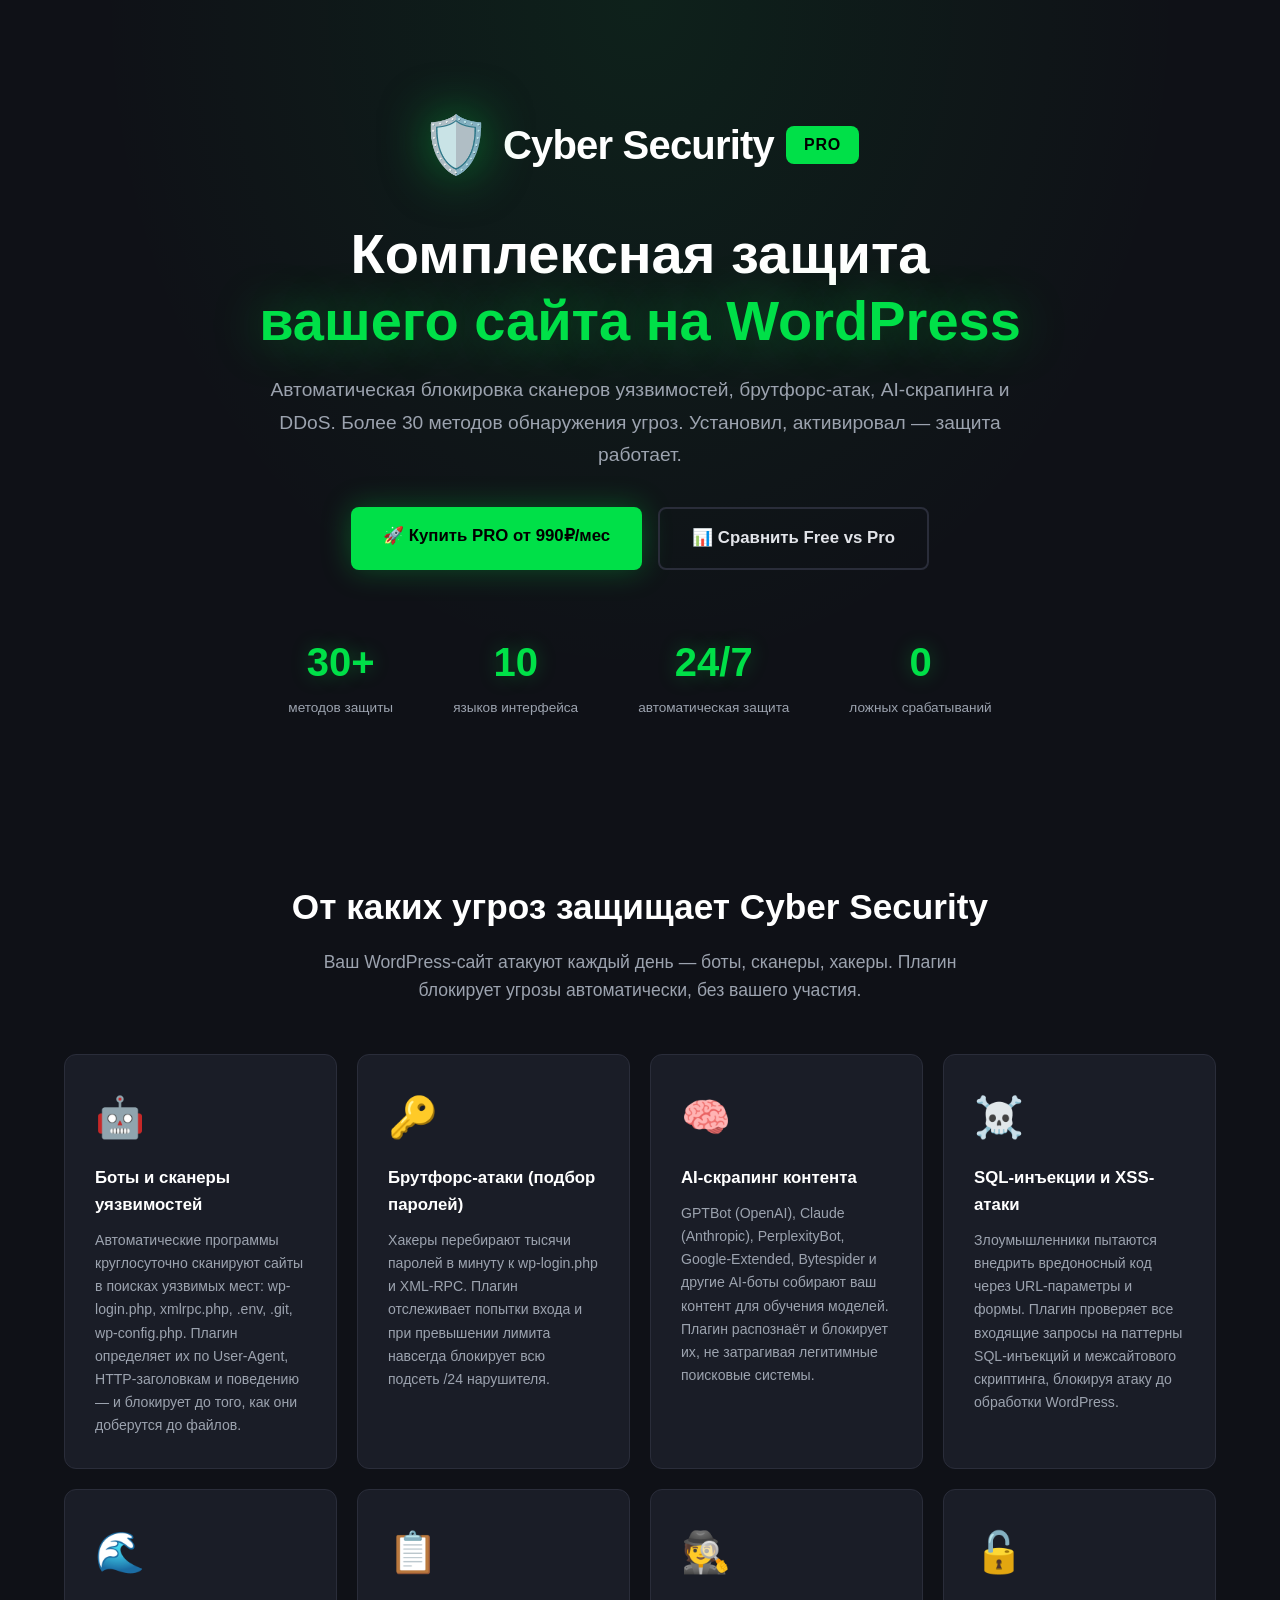
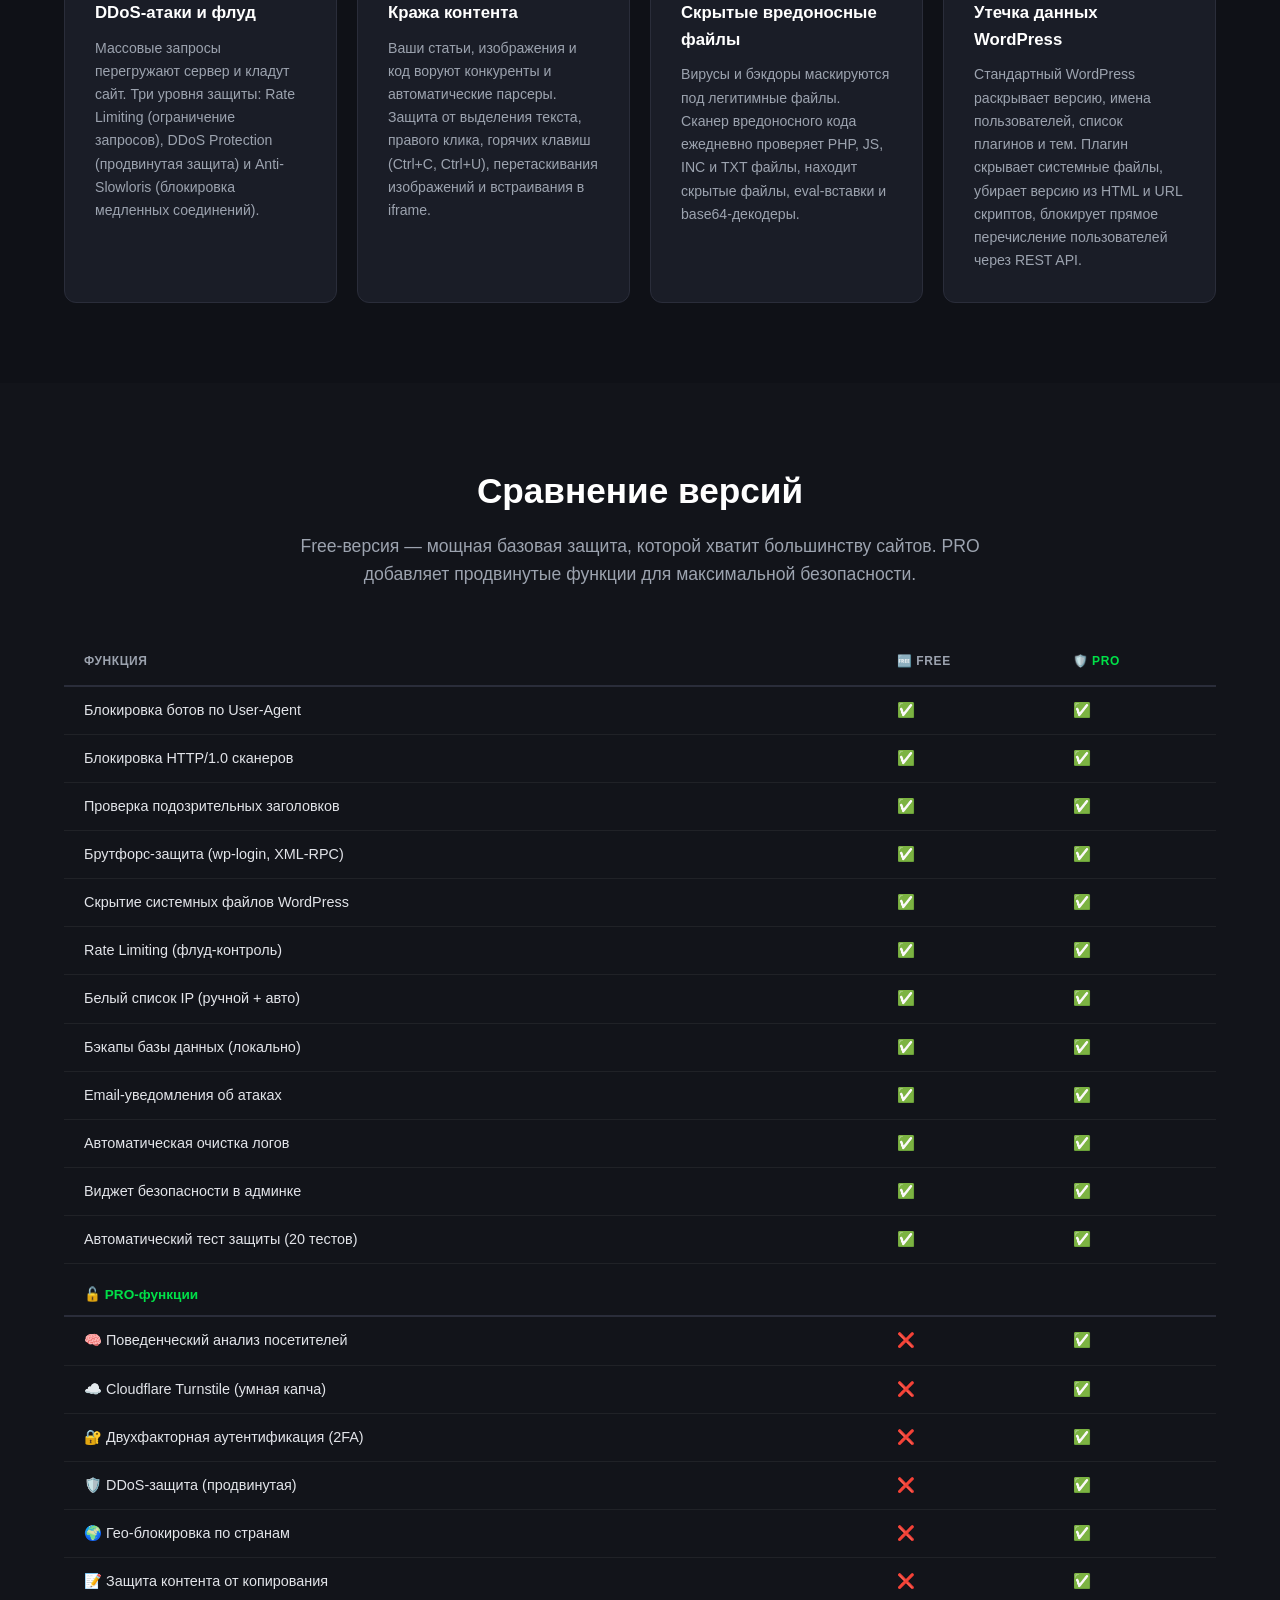
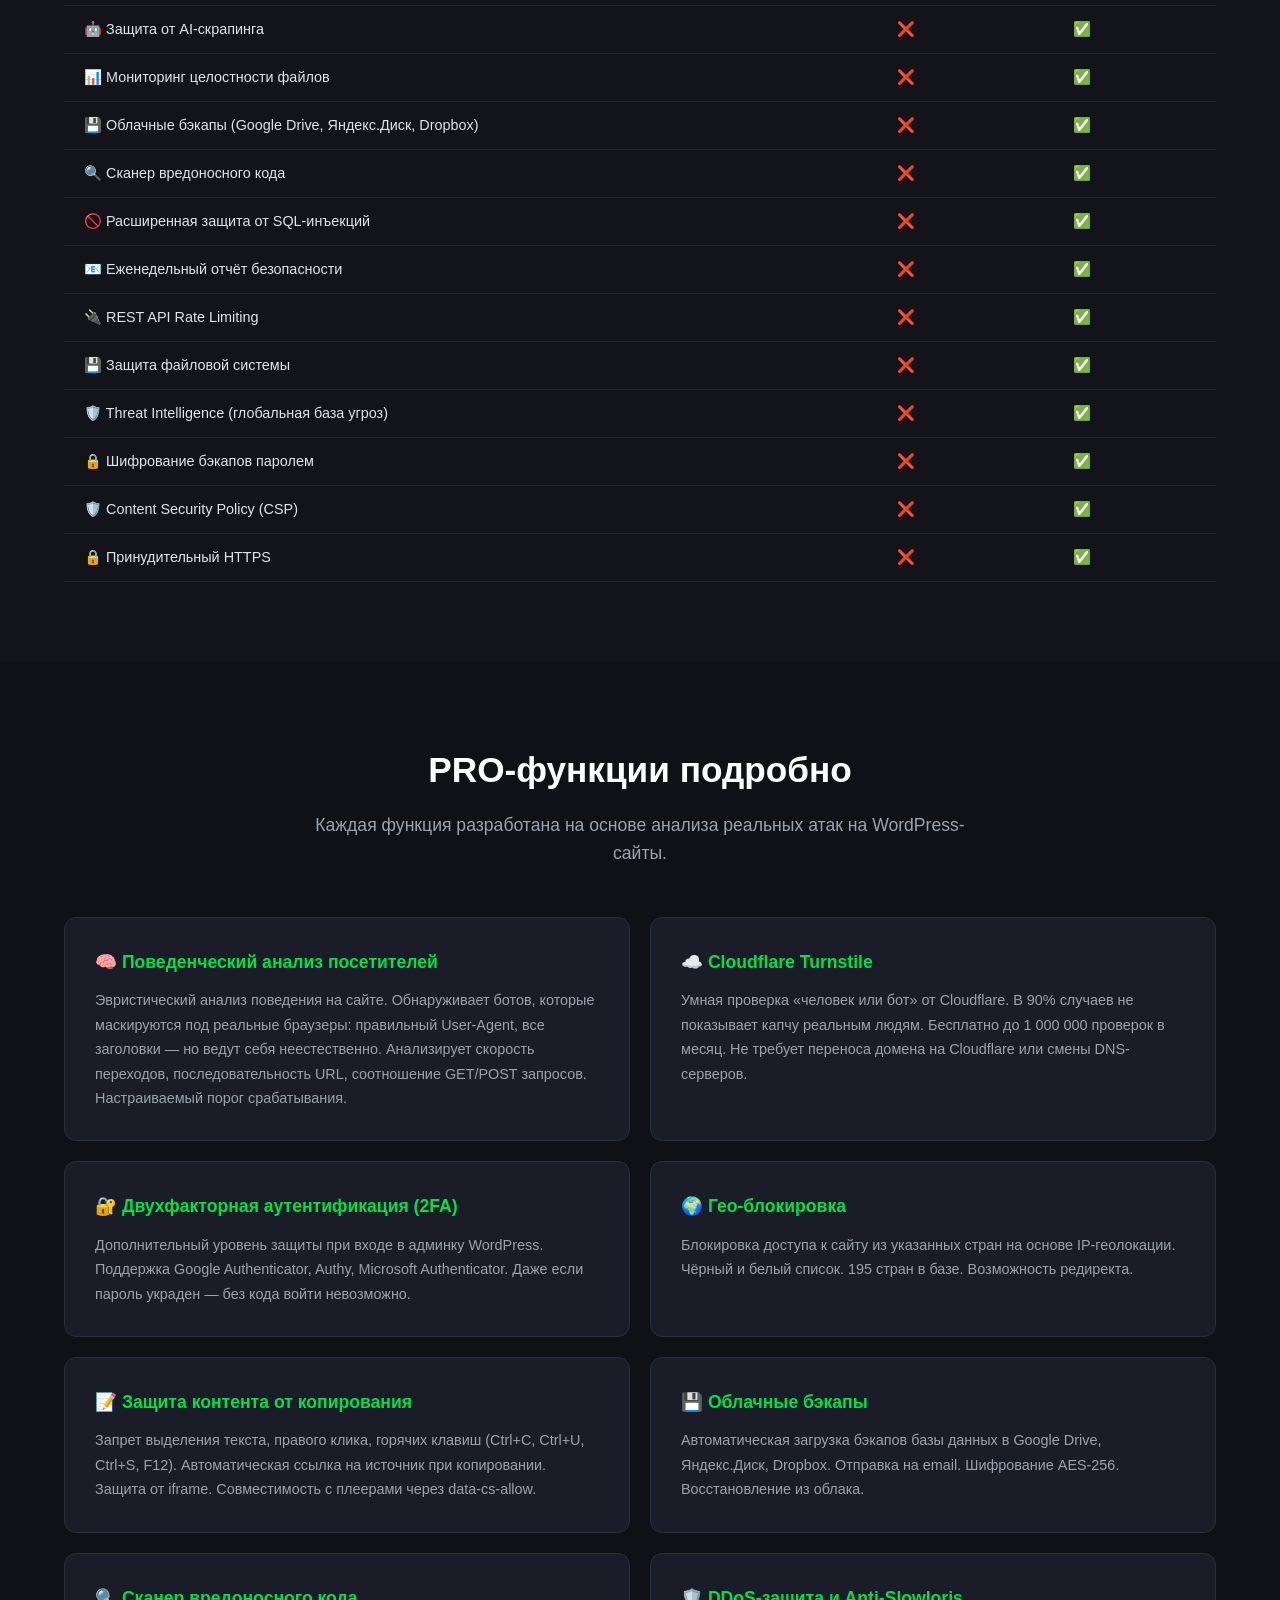
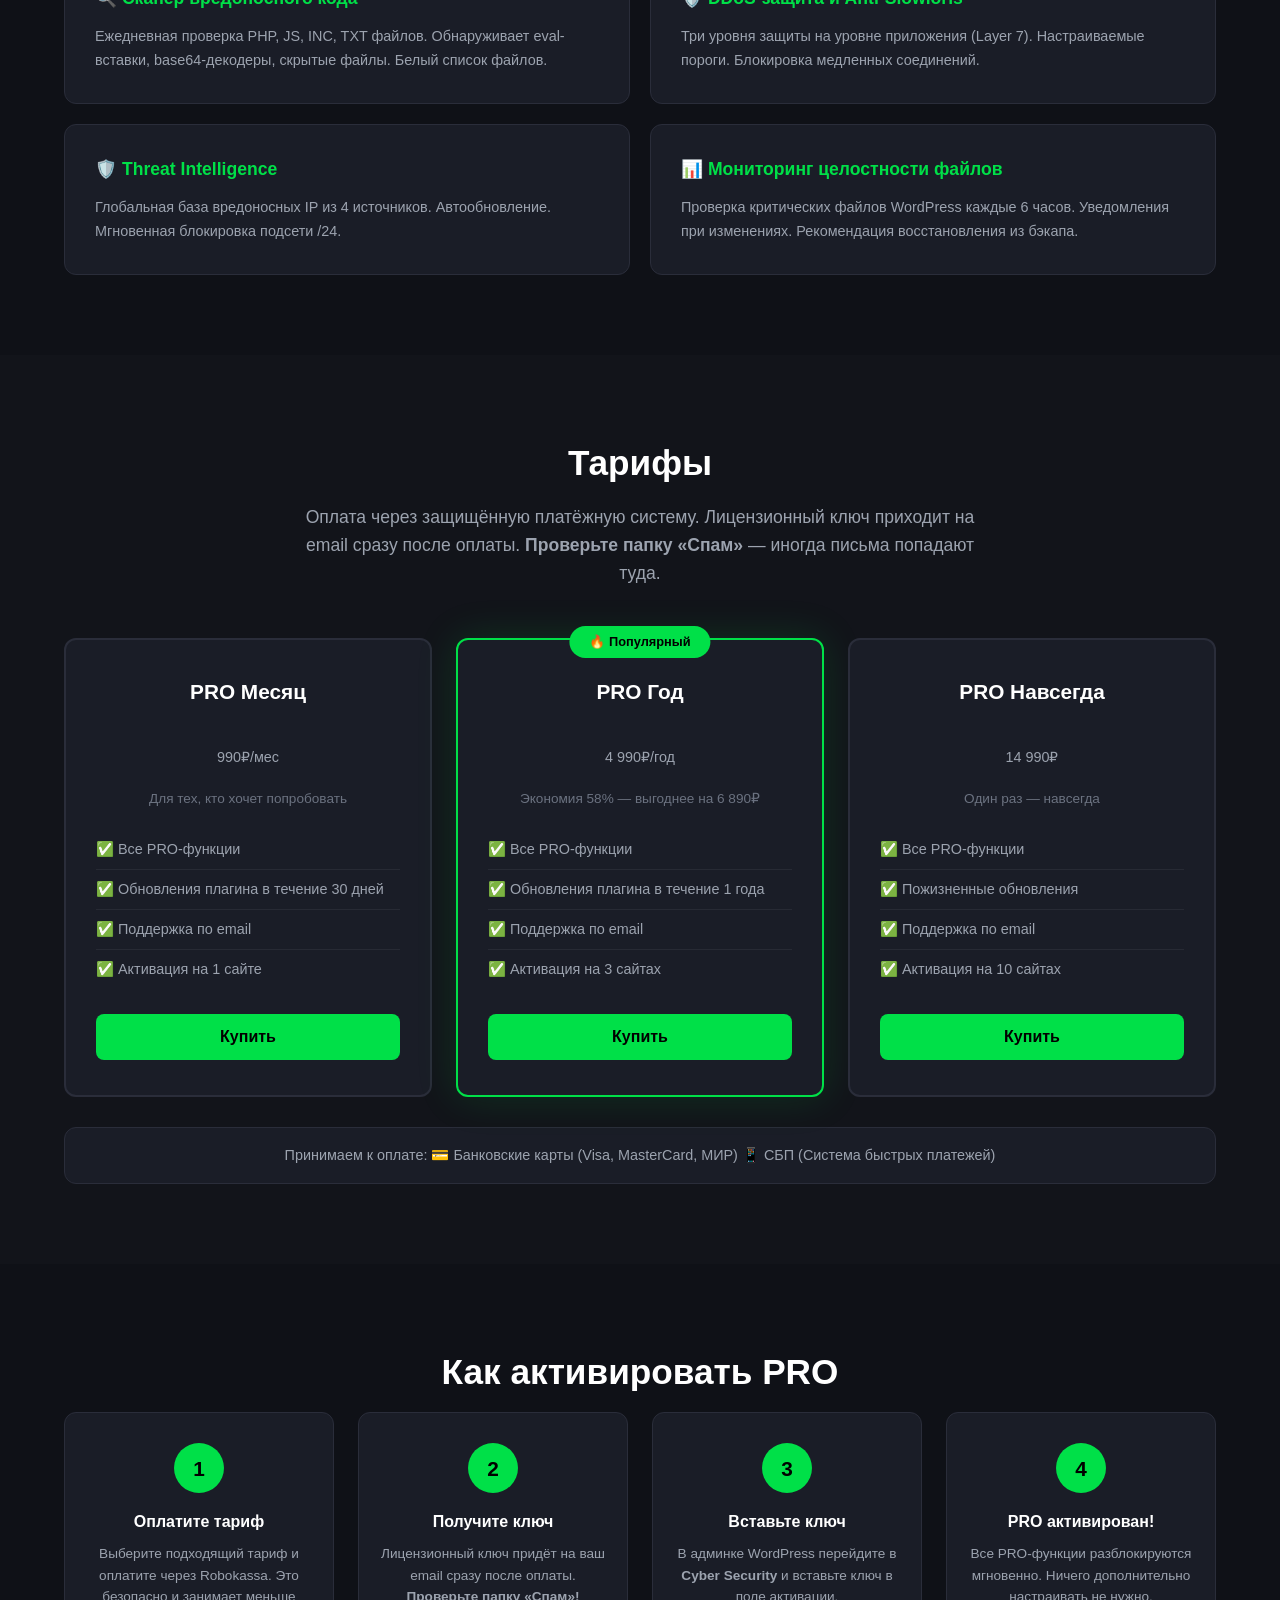
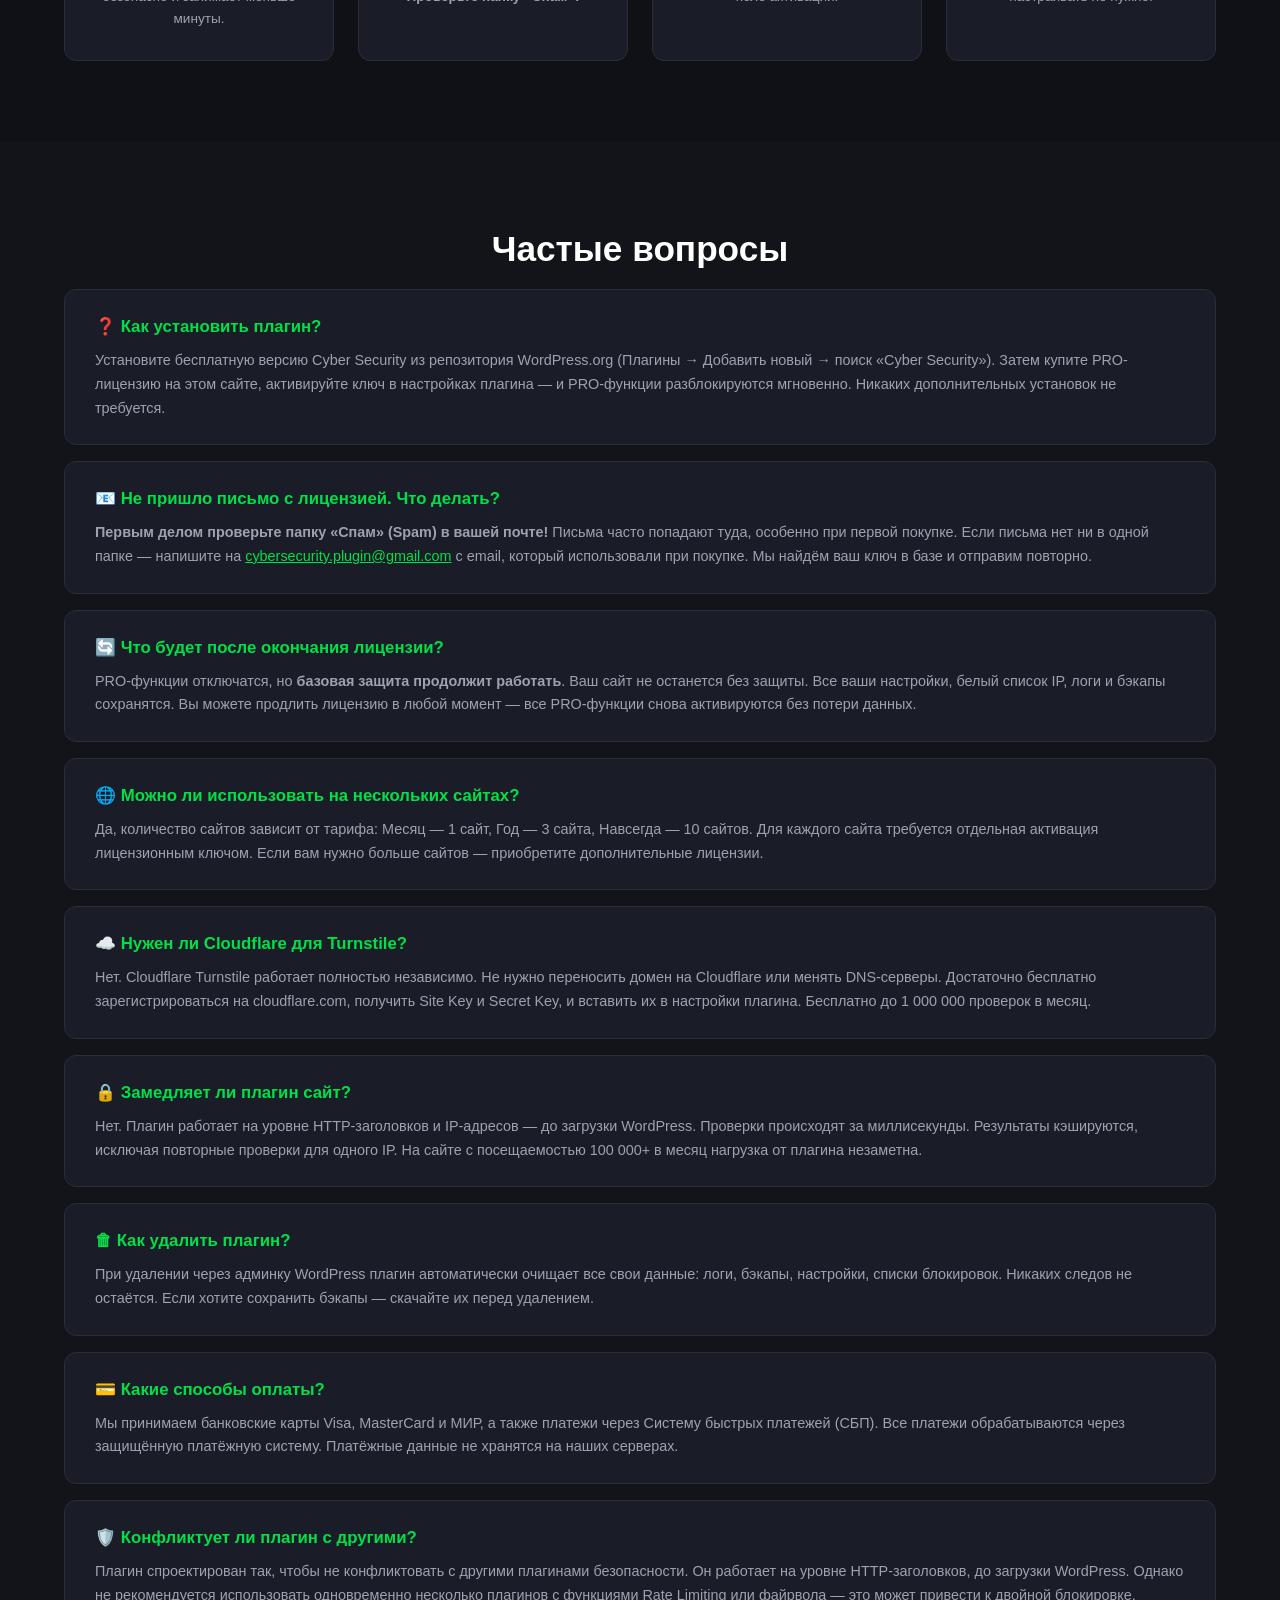
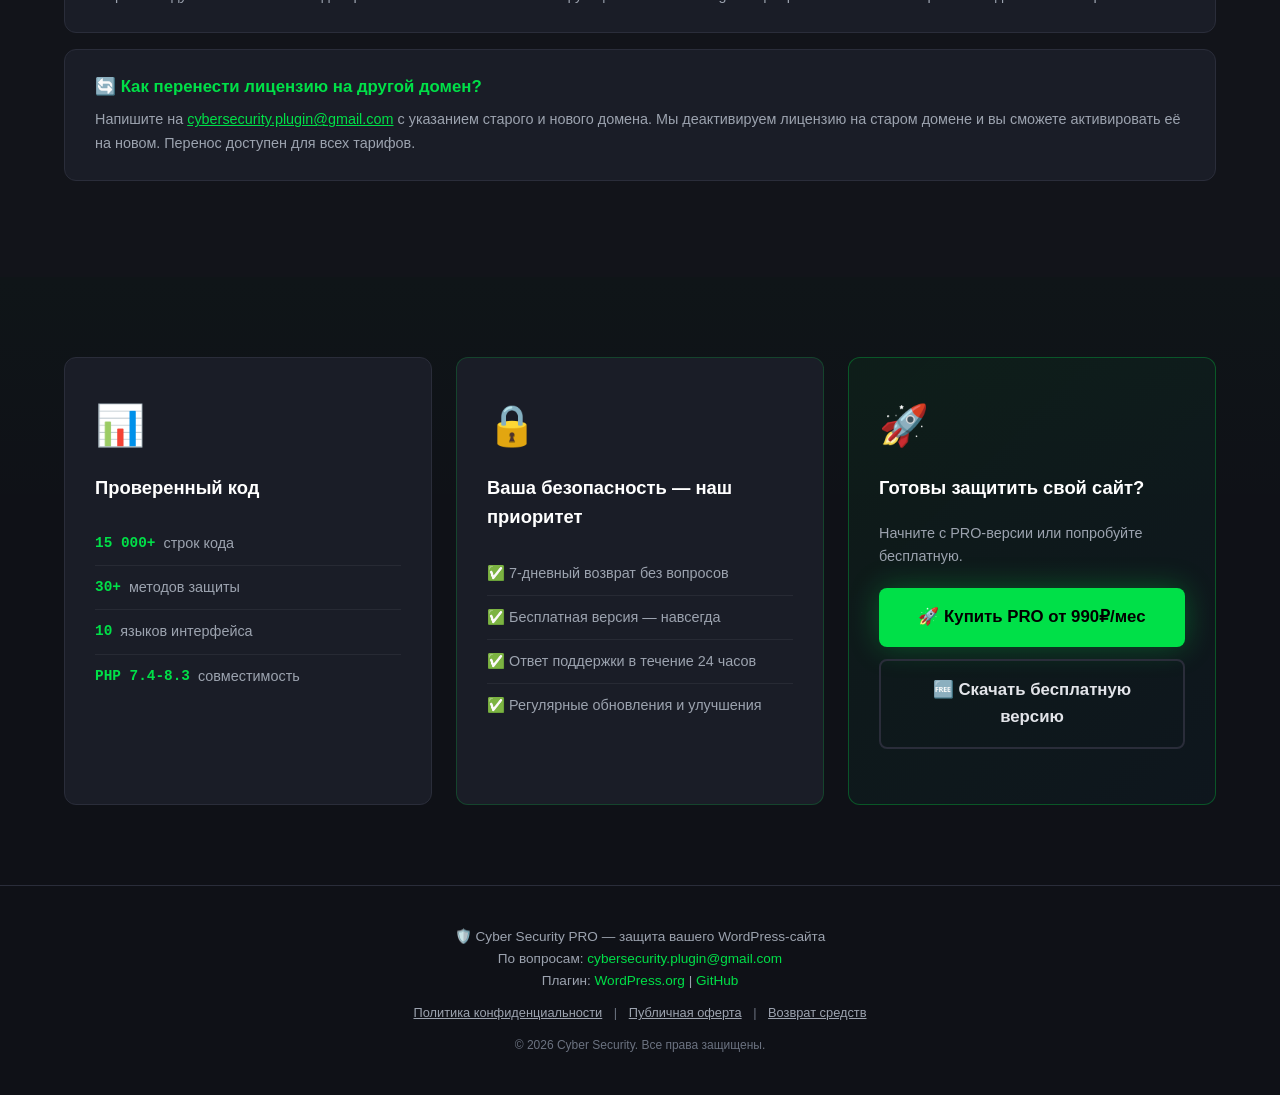
==== commit d02b4922: "FIX Update index.html" ====
--- a/index.html
+++ b/index.html
@@ -132,44 +132,52 @@
         <h2 class="section-title" data-i18n="pricing_title">Тарифы</h2>
         <p class="section-subtitle" data-i18n-html="pricing_subtitle">Оплата через защищённую платёжную систему. Лицензионный ключ приходит на email сразу после оплаты. <strong>Проверьте папку «Спам»</strong> — иногда письма попадают туда.</p>
         <div class="pricing">
-            <div class="plan">
-                <div class="plan-name" data-i18n="plan_month">PRO Месяц</div>
-                <div class="plan-price">990₽<span>/мес</span></div>
-                <p class="plan-desc" data-i18n="plan_month_desc">Для тех, кто хочет попробовать</p>
-                <ul>
-                    <li data-i18n="plan_feature1">✅ Все PRO-функции</li>
-                    <li data-i18n="plan_feature_updates">✅ Обновления плагина в течение 30 дней</li>
-                    <li data-i18n="plan_feature_support">✅ Поддержка по email</li>
-                    <li data-i18n="plan_feature_sites">✅ Активация на 1 сайте</li>
-                </ul>
-                <button onclick="buyPlan('monthly')" class="btn-buy" data-i18n="btn_buy">Купить</button>
-            </div>
-            <div class="plan featured">
-                <div class="plan-badge" data-i18n="badge_popular">🔥 Популярный</div>
-                <div class="plan-name" data-i18n="plan_year">PRO Год</div>
-                <div class="plan-price">4 990₽<span>/год</span></div>
-                <p class="plan-desc" data-i18n="plan_year_desc">Экономия 58% — выгоднее на 6 890₽</p>
-                <ul>
-                    <li data-i18n="plan_feature1">✅ Все PRO-функции</li>
-                    <li data-i18n="plan_feature_updates_year">✅ Обновления плагина в течение 1 года</li>
-                    <li data-i18n="plan_feature_support">✅ Поддержка по email</li>
-                    <li data-i18n="plan_feature_sites_3">✅ Активация на 3 сайтах</li>
-                </ul>
-                <button onclick="buyPlan('yearly')" class="btn-buy" data-i18n="btn_buy">Купить</button>
-            </div>
-            <div class="plan">
-                <div class="plan-name" data-i18n="plan_lifetime">PRO Навсегда</div>
-                <div class="plan-price">14 990₽</div>
-                <p class="plan-desc" data-i18n="plan_lifetime_desc">Один раз — навсегда</p>
-                <ul>
-                    <li data-i18n="plan_feature1">✅ Все PRO-функции</li>
-                    <li data-i18n="plan_feature_lifetime">✅ Пожизненные обновления</li>
-                    <li data-i18n="plan_feature_support">✅ Поддержка по email</li>
-                    <li data-i18n="plan_feature_sites_10">✅ Активация на 10 сайтах</li>
-                </ul>
-                <button onclick="buyPlan('lifetime')" class="btn-buy" data-i18n="btn_buy">Купить</button>
-            </div>
-        </div>
+    <div class="plan">
+        <div class="plan-name" data-i18n="plan_month">PRO Месяц</div>
+        <div class="plan-price">
+            <span data-i18n="plan_price_monthly">990₽</span><span data-i18n="plan_price_period_monthly">/мес</span>
+        </div>
+        <p class="plan-desc" data-i18n="plan_month_desc">Для тех, кто хочет попробовать</p>
+        <ul>
+            <li data-i18n="plan_feature1">✅ Все PRO-функции</li>
+            <li data-i18n="plan_feature_updates">✅ Обновления плагина в течение 30 дней</li>
+            <li data-i18n="plan_feature_support">✅ Поддержка по email</li>
+            <li data-i18n="plan_feature_sites">✅ Активация на 1 сайте</li>
+        </ul>
+        <button onclick="buyPlan('monthly')" class="btn-buy" data-i18n="btn_buy">Купить</button>
+    </div>
+    
+    <div class="plan featured">
+        <div class="plan-badge" data-i18n="badge_popular">🔥 Популярный</div>
+        <div class="plan-name" data-i18n="plan_year">PRO Год</div>
+        <div class="plan-price">
+            <span data-i18n="plan_price_yearly">4 990₽</span><span data-i18n="plan_price_period_yearly">/год</span>
+        </div>
+        <p class="plan-desc" data-i18n="plan_year_desc">Экономия 58% — выгоднее на 6 890₽</p>
+        <ul>
+            <li data-i18n="plan_feature1">✅ Все PRO-функции</li>
+            <li data-i18n="plan_feature_updates_year">✅ Обновления плагина в течение 1 года</li>
+            <li data-i18n="plan_feature_support">✅ Поддержка по email</li>
+            <li data-i18n="plan_feature_sites_3">✅ Активация на 3 сайтах</li>
+        </ul>
+        <button onclick="buyPlan('yearly')" class="btn-buy" data-i18n="btn_buy">Купить</button>
+    </div>
+    
+    <div class="plan">
+        <div class="plan-name" data-i18n="plan_lifetime">PRO Навсегда</div>
+        <div class="plan-price">
+            <span data-i18n="plan_price_lifetime">14 990₽</span>
+        </div>
+        <p class="plan-desc" data-i18n="plan_lifetime_desc">Один раз — навсегда</p>
+        <ul>
+            <li data-i18n="plan_feature1">✅ Все PRO-функции</li>
+            <li data-i18n="plan_feature_lifetime">✅ Пожизненные обновления</li>
+            <li data-i18n="plan_feature_support">✅ Поддержка по email</li>
+            <li data-i18n="plan_feature_sites_10">✅ Активация на 10 сайтах</li>
+        </ul>
+        <button onclick="buyPlan('lifetime')" class="btn-buy" data-i18n="btn_buy">Купить</button>
+    </div>
+</div>
         <div class="payment-methods">
             <span data-i18n="payment_methods">Принимаем к оплате:</span>
             <span class="payment-icon">💳</span> <span data-i18n="payment_cards">Банковские карты (Visa, MasterCard, МИР)</span>
@@ -287,9 +295,6 @@
                     <a href="#pricing" class="btn btn-green" data-i18n="cta_btn_buy">🚀 Купить PRO от 990₽/мес</a>
                     <a href="https://wordpress.org/plugins/cyber-security/" target="_blank" class="btn btn-outline" data-i18n="cta_btn_free">🆓 Скачать бесплатную версию</a>
                 </div>
-                <p class="cta-contact">
-                    📧 <a href="mailto:cybersecurity.plugin@gmail.com">cybersecurity.plugin@gmail.com</a>
-                </p>
             </div>
         </div>
     </div>
--- a/css/style.css
+++ b/css/style.css
@@ -154,6 +154,138 @@
 .faq-item a { color: var(--green); text-decoration: underline; }
 
 /* ============================================ */
+/* CTA FINAL */
+/* ============================================ */
+.cta-final {
+    padding: 80px 0;
+    background: linear-gradient(180deg, rgba(0, 224, 72, 0.02) 0%, transparent 40%);
+}
+
+.cta-final-grid {
+    display: grid;
+    grid-template-columns: repeat(3, 1fr);
+    gap: 24px;
+}
+
+.cta-card {
+    background: var(--bg-card);
+    border: 1px solid var(--border);
+    border-radius: var(--radius);
+    padding: 35px 30px;
+    transition: all 0.3s;
+    display: flex;
+    flex-direction: column;
+}
+
+.cta-card:hover {
+    border-color: var(--green);
+    box-shadow: 0 0 30px var(--green-glow);
+    transform: translateY(-2px);
+}
+
+.cta-card-guarantee {
+    border-color: rgba(0, 224, 72, 0.2);
+}
+
+.cta-card-action {
+    background: linear-gradient(135deg, rgba(0, 224, 72, 0.05), rgba(0, 192, 232, 0.03));
+    border-color: rgba(0, 224, 72, 0.3);
+}
+
+.cta-card-icon {
+    font-size: 2.5rem;
+    margin-bottom: 16px;
+}
+
+.cta-card h3 {
+    font-size: 1.15rem;
+    color: #fff;
+    margin-bottom: 20px;
+    font-weight: 700;
+}
+
+.cta-stats-list {
+    list-style: none;
+    flex-grow: 1;
+}
+
+.cta-stats-list li {
+    padding: 10px 0;
+    color: var(--text-secondary);
+    font-size: 0.9rem;
+    border-bottom: 1px solid var(--border-light);
+    display: flex;
+    align-items: center;
+    gap: 8px;
+}
+
+.cta-stats-list li:last-child {
+    border-bottom: none;
+}
+
+.cta-stat-num {
+    color: var(--green);
+    font-weight: 700;
+    font-family: var(--font-mono, monospace);
+    font-size: 0.9rem;
+    white-space: nowrap;
+}
+
+.cta-guarantee-list {
+    list-style: none;
+    flex-grow: 1;
+}
+
+.cta-guarantee-list li {
+    padding: 10px 0;
+    color: var(--text-secondary);
+    font-size: 0.9rem;
+    border-bottom: 1px solid var(--border-light);
+}
+
+.cta-guarantee-list li:last-child {
+    border-bottom: none;
+}
+
+.cta-card-action p {
+    color: var(--text-secondary);
+    font-size: 0.9rem;
+    margin-bottom: 20px;
+}
+
+.cta-buttons {
+    display: flex;
+    flex-direction: column;
+    gap: 12px;
+    margin-bottom: 20px;
+}
+
+.cta-buttons .btn {
+    text-align: center;
+}
+
+.cta-contact {
+    margin-top: auto;
+    font-size: 0.85rem;
+    color: var(--text-secondary);
+}
+
+.cta-contact a {
+    color: var(--green);
+    text-decoration: none;
+}
+
+.cta-contact a:hover {
+    text-decoration: underline;
+}
+
+@media (max-width: 900px) {
+    .cta-final-grid {
+        grid-template-columns: 1fr;
+    }
+}
+
+/* ============================================ */
 /* FOOTER */
 /* ============================================ */
 .footer { padding: 40px 0; text-align: center; border-top: 1px solid var(--border); color: var(--text-secondary); font-size: 0.85rem; }
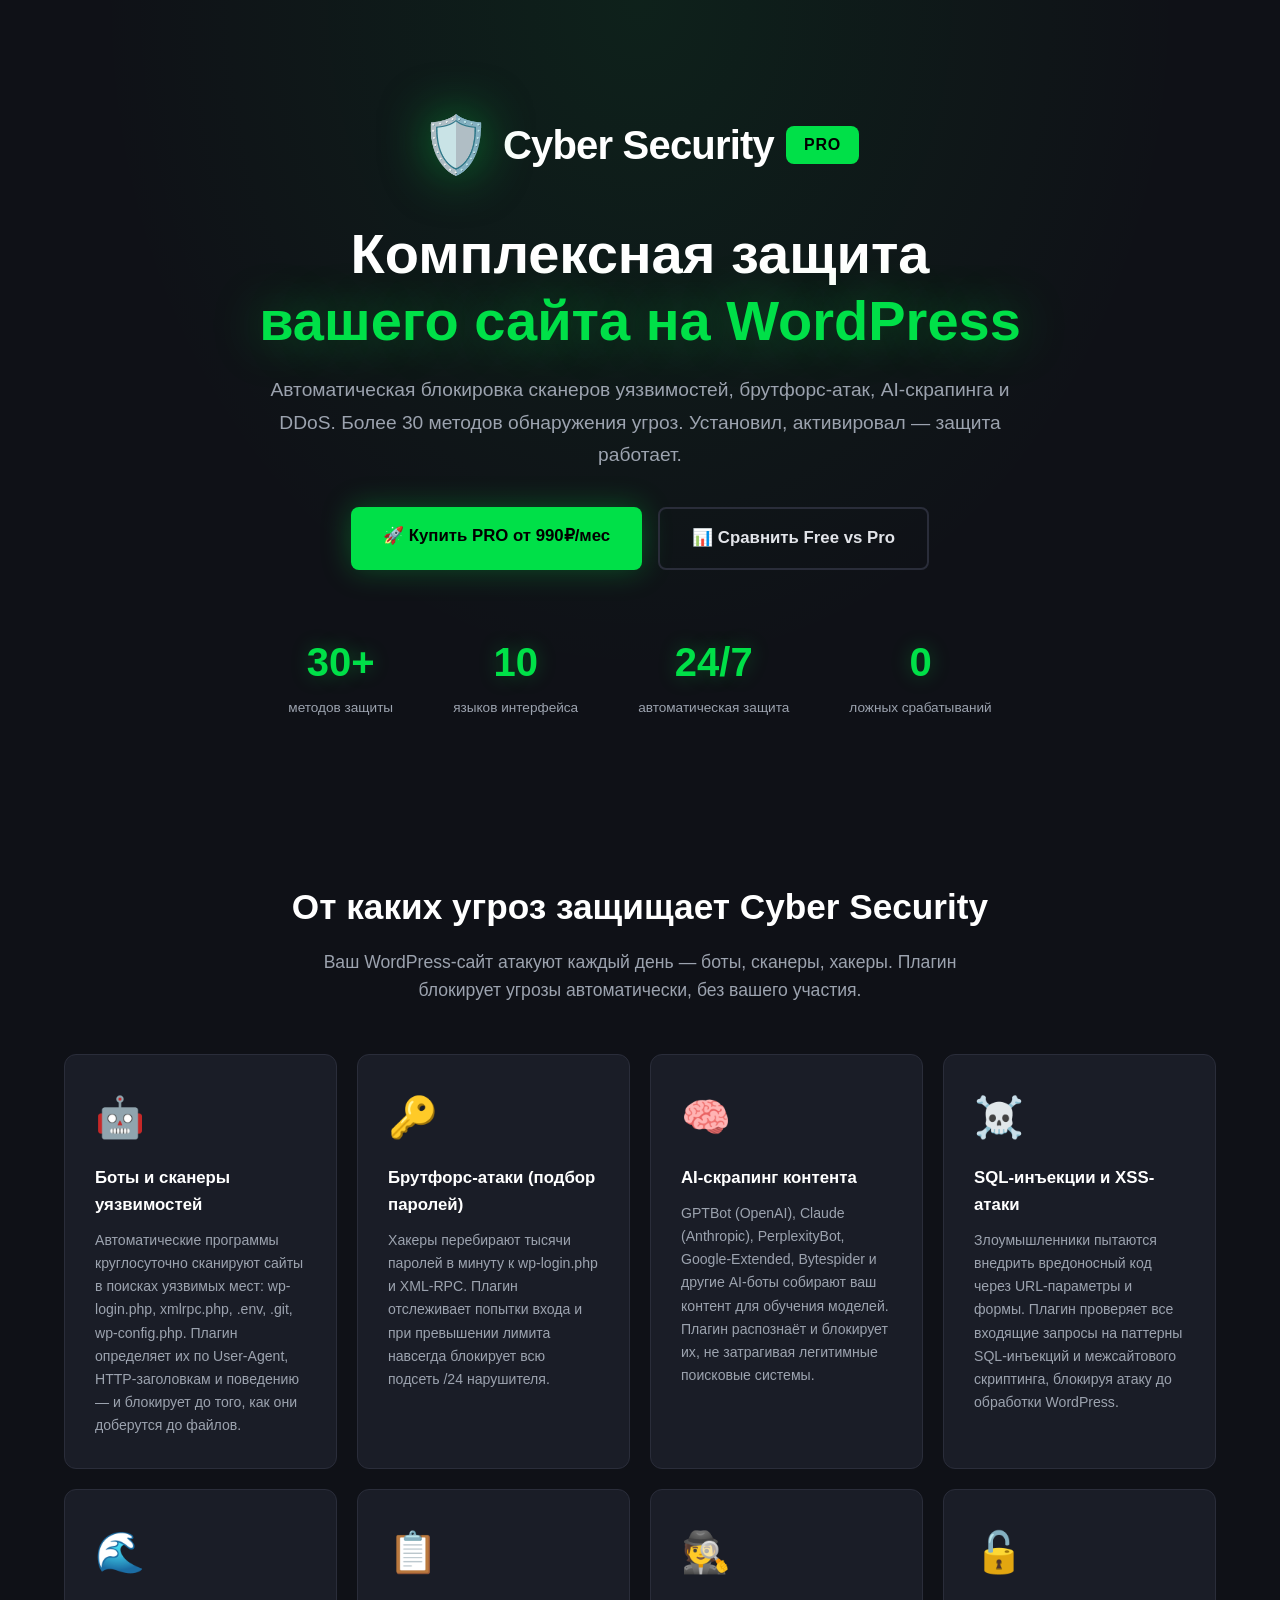
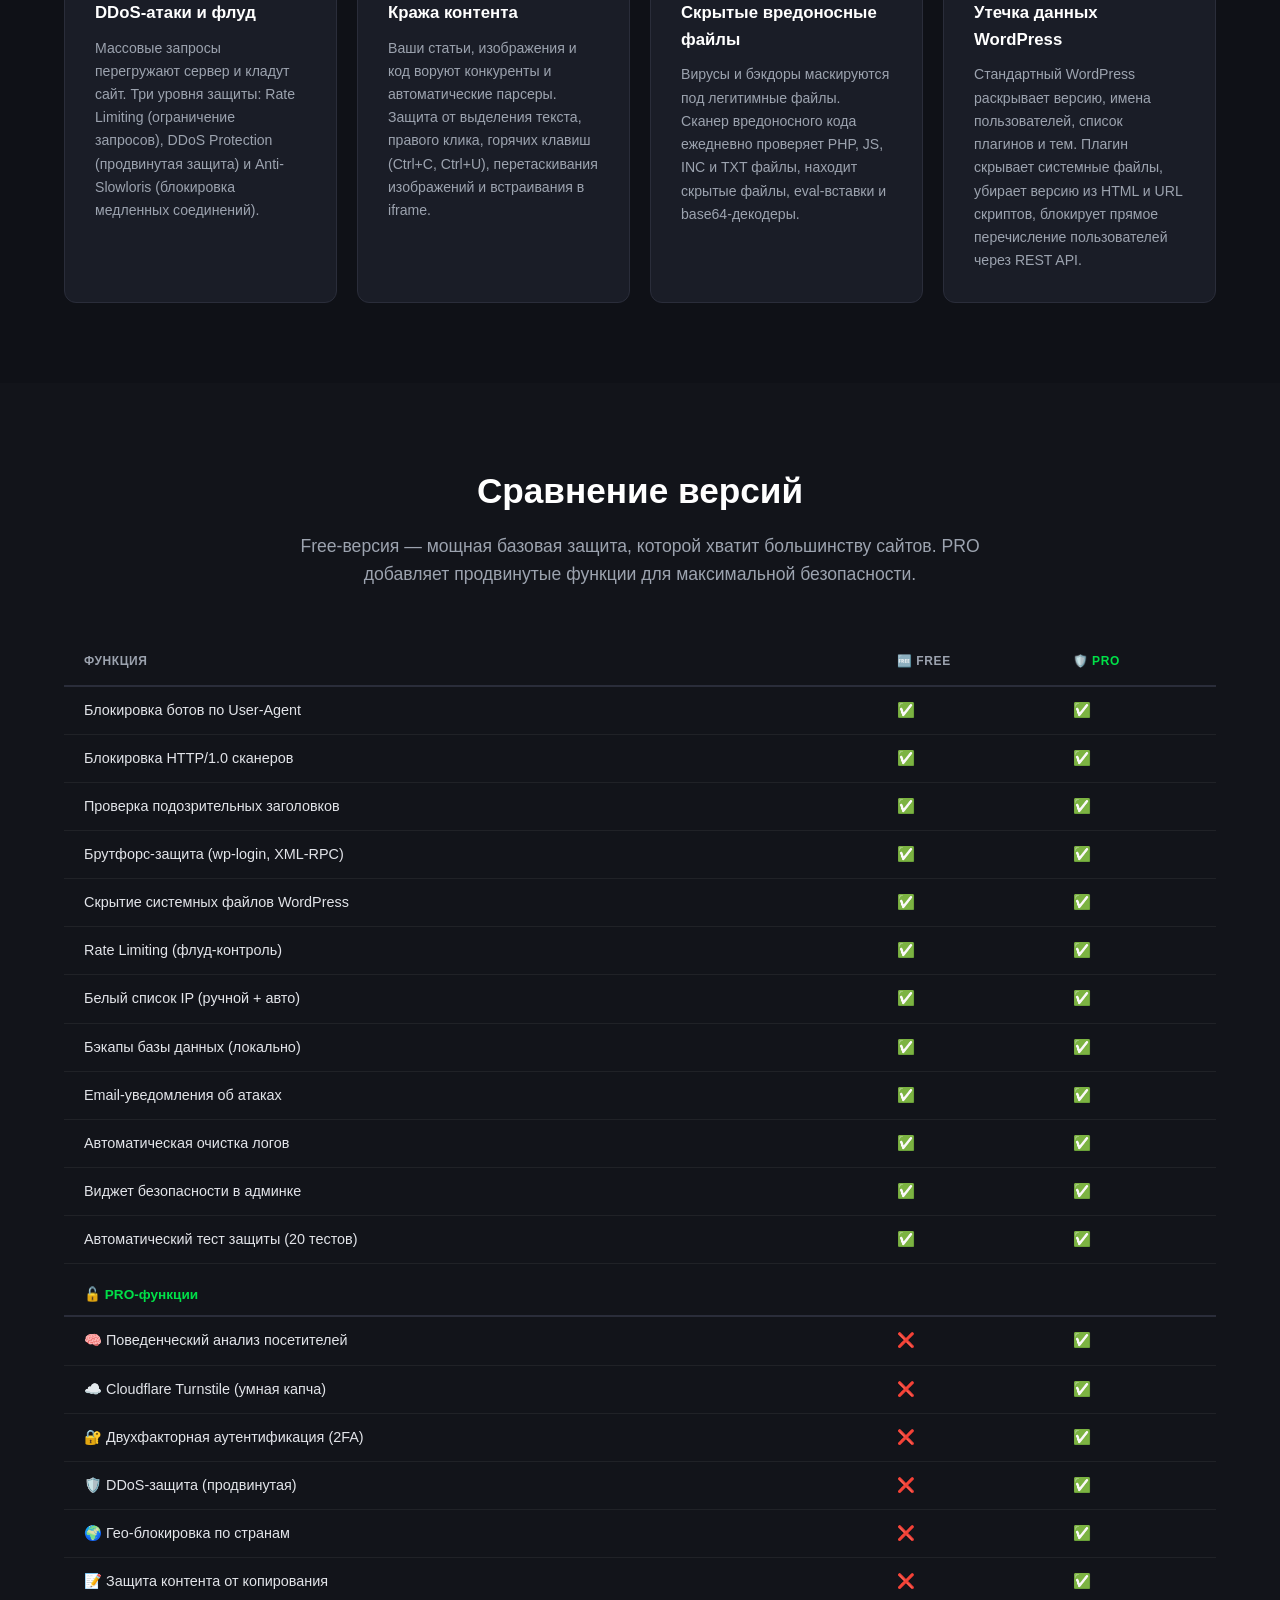
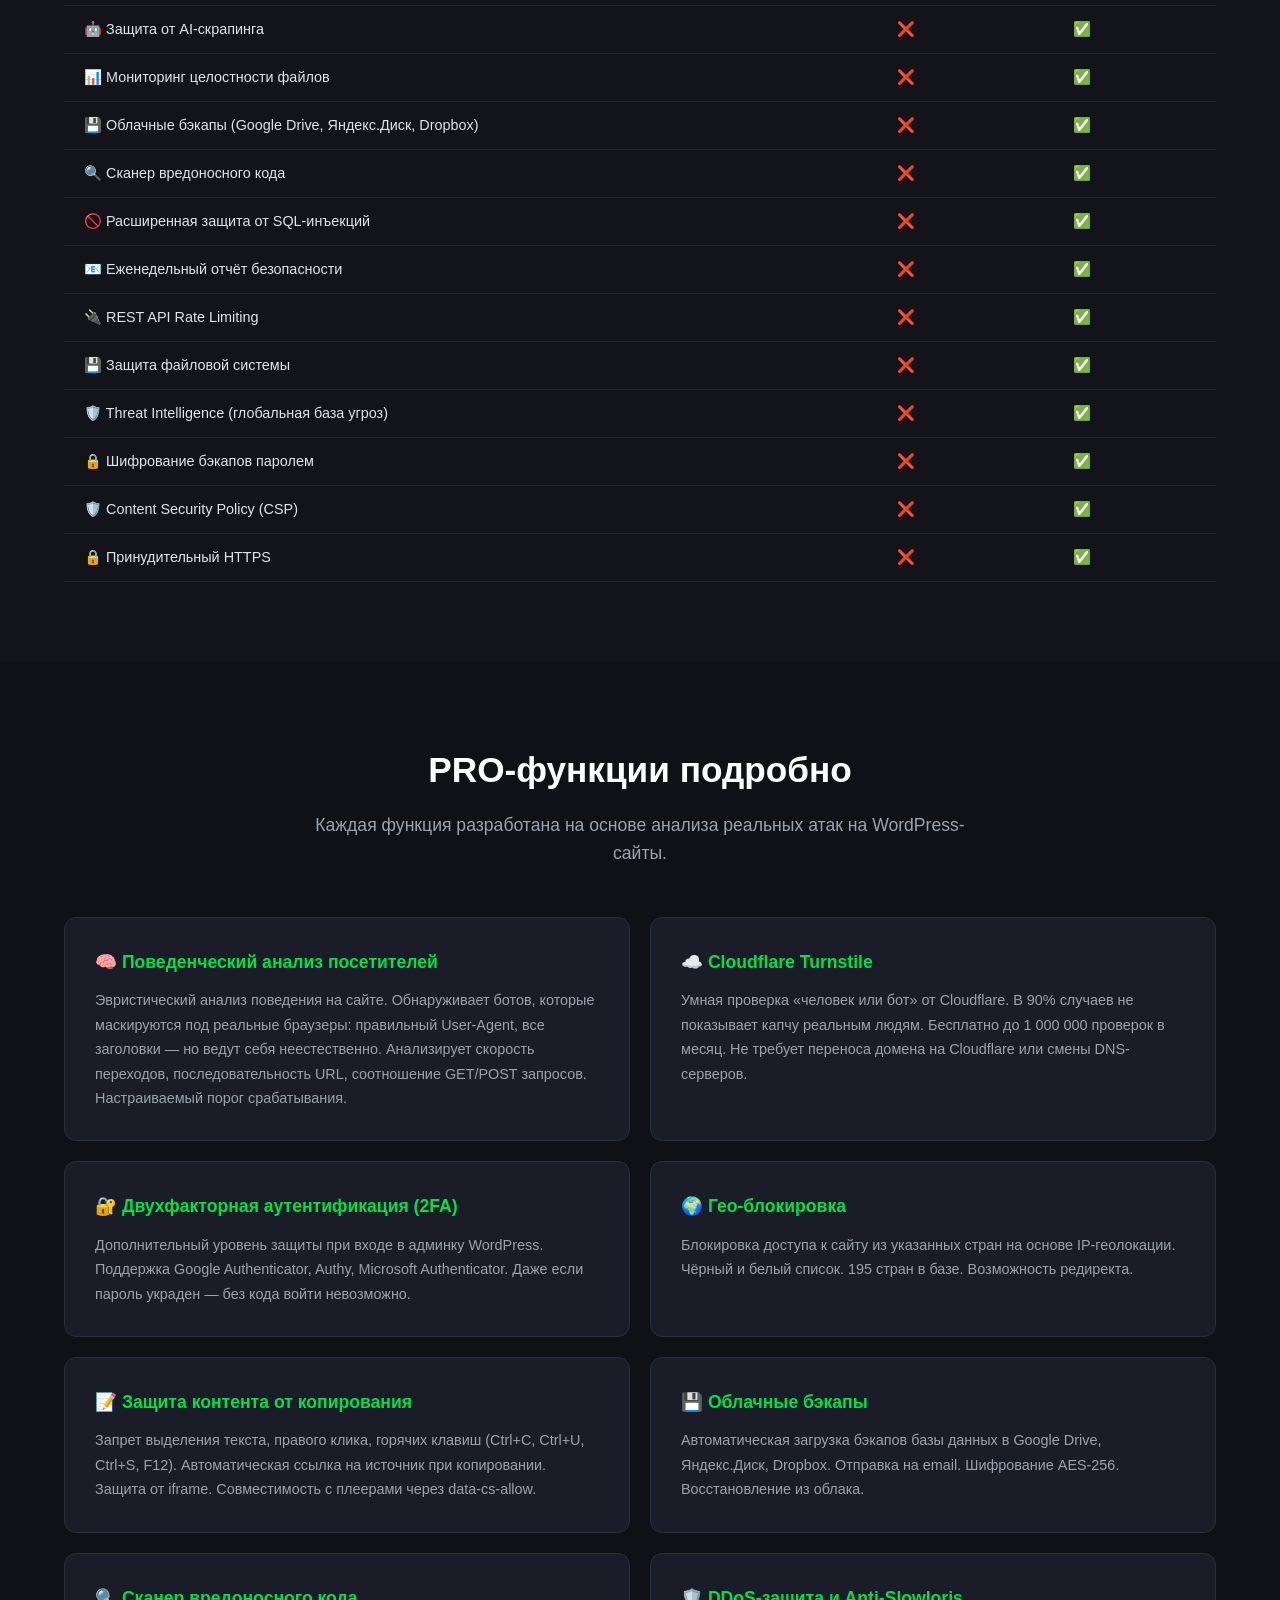
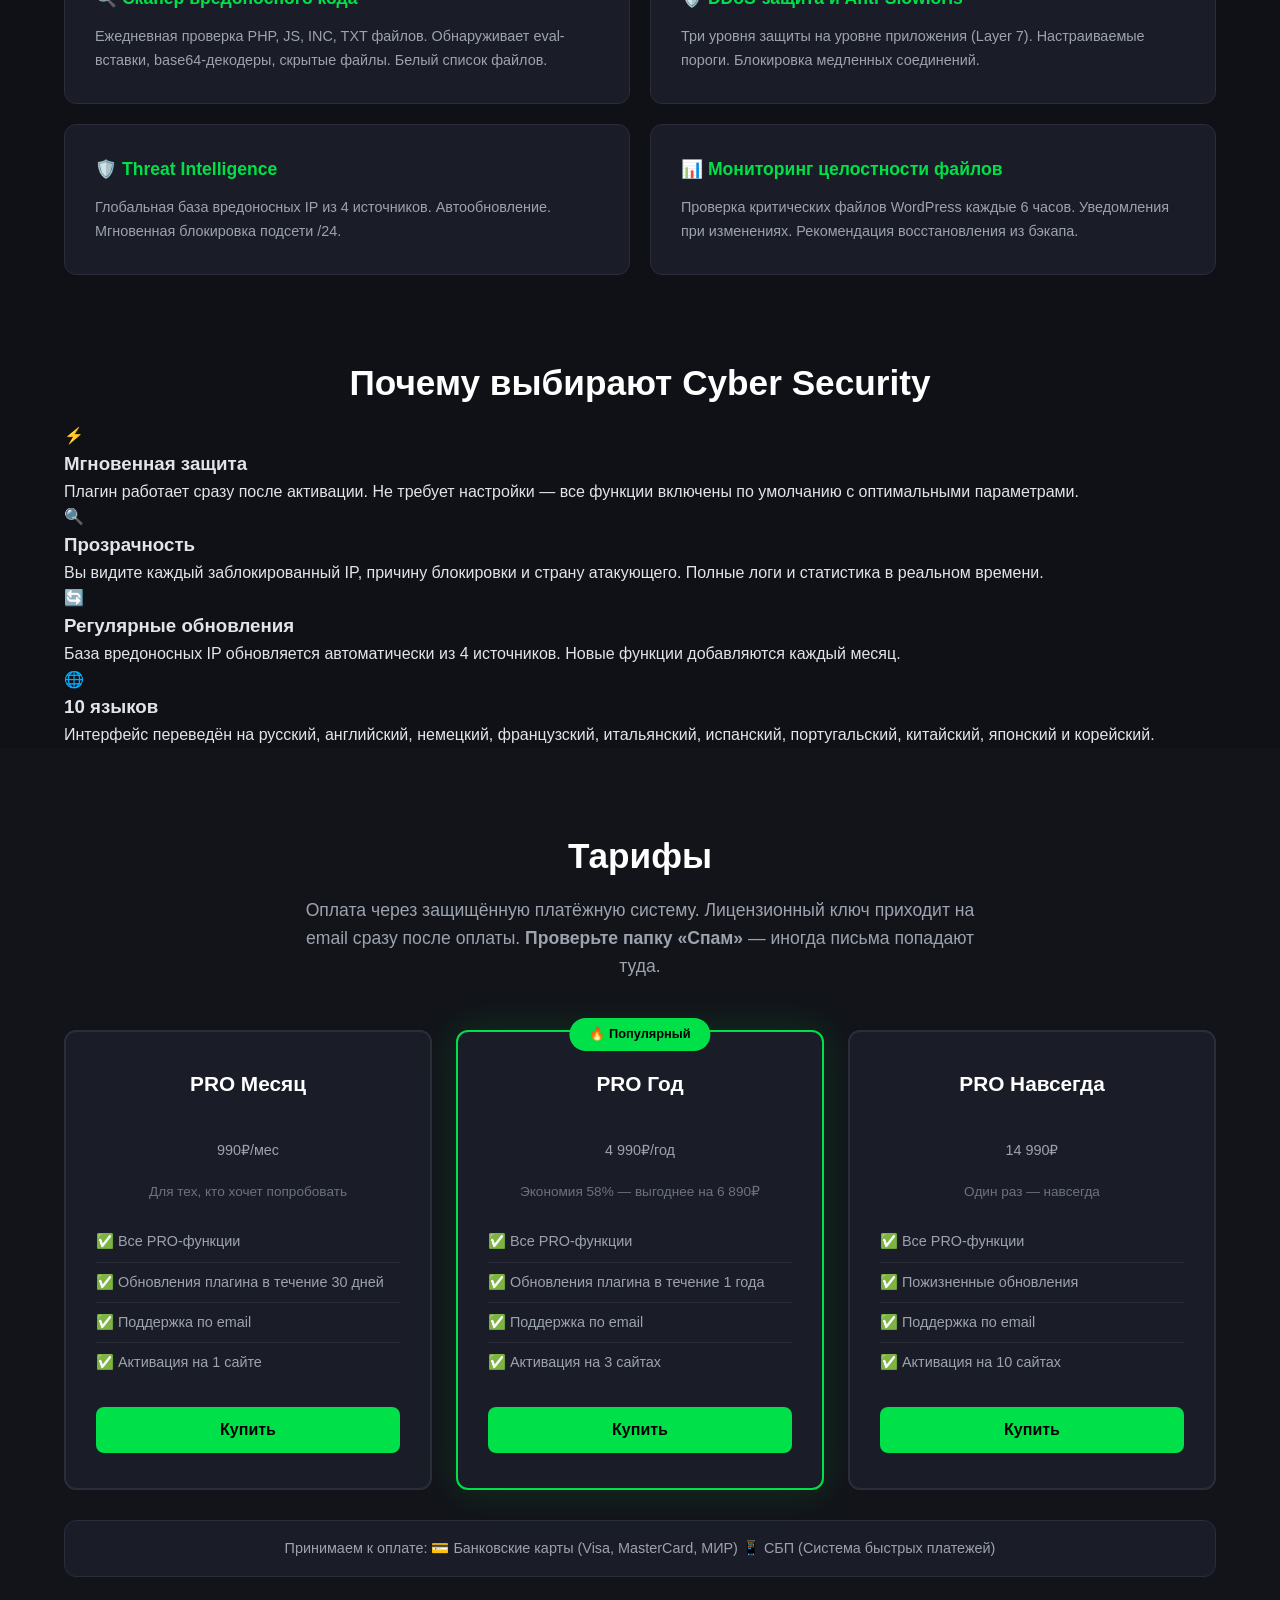
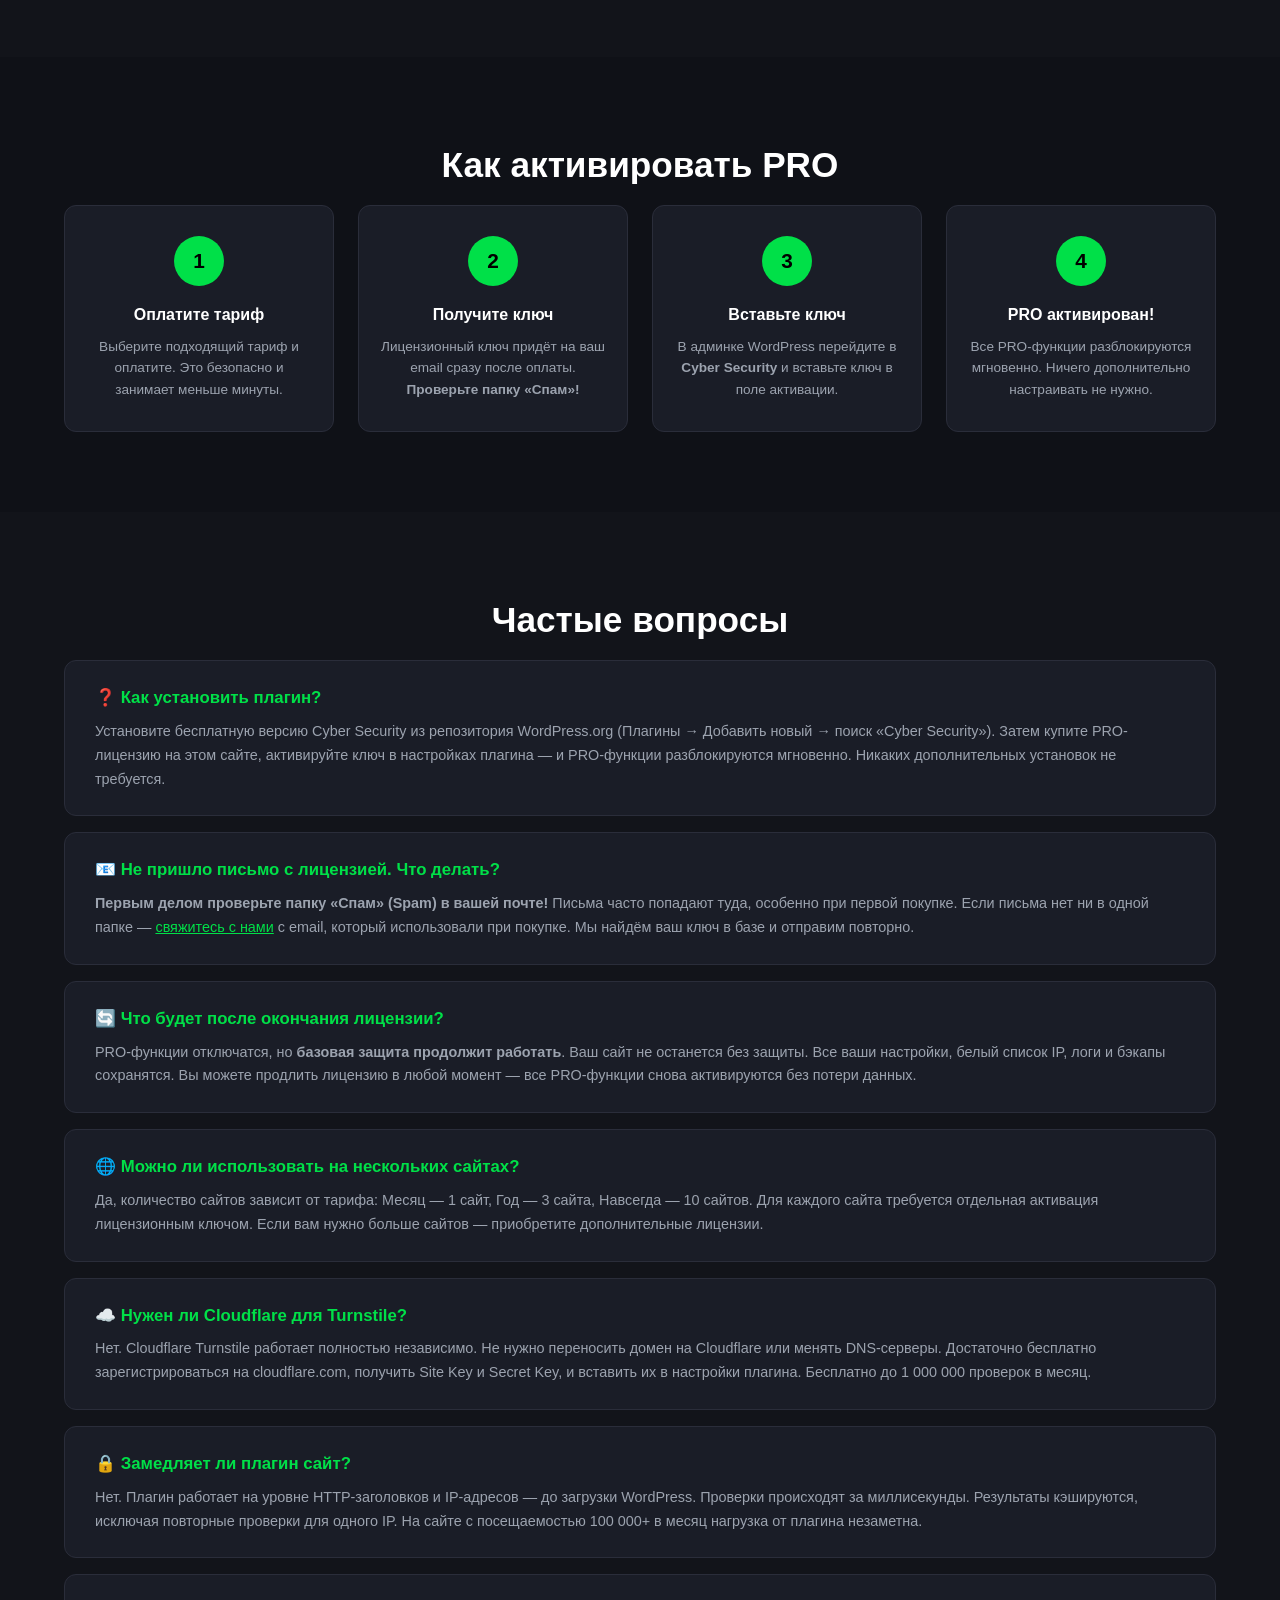
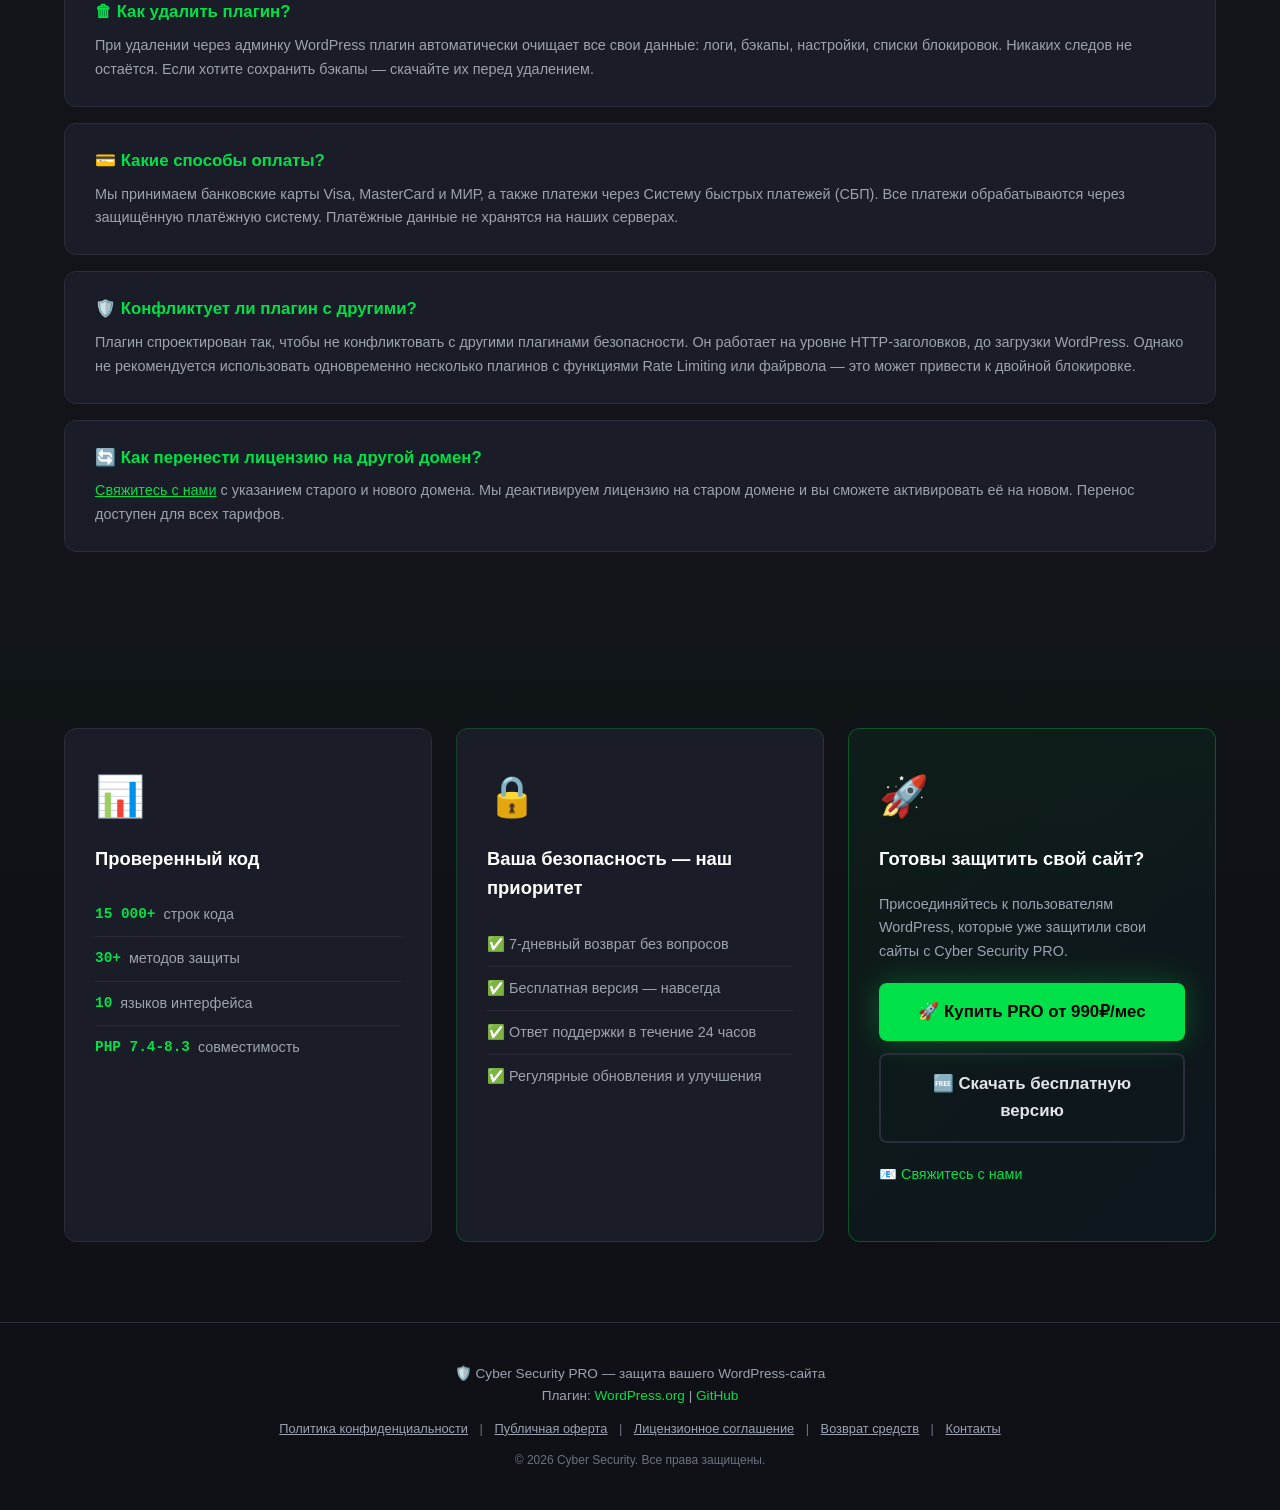
==== commit 31a402fb: "FIX Update index.html" ====
--- a/index.html
+++ b/index.html
@@ -126,58 +126,79 @@
     </div>
 </section>
 
+<!-- WHY US -->
+<section class="why-us">
+    <div class="container">
+        <h2 class="section-title" data-i18n="why_us_title">Почему выбирают Cyber Security</h2>
+        <div class="why-us-grid">
+            <div class="why-us-card">
+                <div class="why-us-icon">⚡</div>
+                <h3 data-i18n="why_us_1_title">Мгновенная защита</h3>
+                <p data-i18n="why_us_1_desc">Плагин работает сразу после активации. Не требует настройки — все функции включены по умолчанию с оптимальными параметрами.</p>
+            </div>
+            <div class="why-us-card">
+                <div class="why-us-icon">🔍</div>
+                <h3 data-i18n="why_us_2_title">Прозрачность</h3>
+                <p data-i18n="why_us_2_desc">Вы видите каждый заблокированный IP, причину блокировки и страну атакующего. Полные логи и статистика в реальном времени.</p>
+            </div>
+            <div class="why-us-card">
+                <div class="why-us-icon">🔄</div>
+                <h3 data-i18n="why_us_3_title">Регулярные обновления</h3>
+                <p data-i18n="why_us_3_desc">База вредоносных IP обновляется автоматически из 4 источников. Новые функции добавляются каждый месяц.</p>
+            </div>
+            <div class="why-us-card">
+                <div class="why-us-icon">🌐</div>
+                <h3 data-i18n="why_us_4_title">10 языков</h3>
+                <p data-i18n="why_us_4_desc">Интерфейс переведён на русский, английский, немецкий, французский, итальянский, испанский, португальский, китайский, японский и корейский.</p>
+            </div>
+        </div>
+    </div>
+</section>
+
 <!-- PRICING -->
 <section class="pricing-section" id="pricing">
     <div class="container">
         <h2 class="section-title" data-i18n="pricing_title">Тарифы</h2>
         <p class="section-subtitle" data-i18n-html="pricing_subtitle">Оплата через защищённую платёжную систему. Лицензионный ключ приходит на email сразу после оплаты. <strong>Проверьте папку «Спам»</strong> — иногда письма попадают туда.</p>
         <div class="pricing">
-    <div class="plan">
-        <div class="plan-name" data-i18n="plan_month">PRO Месяц</div>
-        <div class="plan-price">
-            <span data-i18n="plan_price_monthly">990₽</span><span data-i18n="plan_price_period_monthly">/мес</span>
-        </div>
-        <p class="plan-desc" data-i18n="plan_month_desc">Для тех, кто хочет попробовать</p>
-        <ul>
-            <li data-i18n="plan_feature1">✅ Все PRO-функции</li>
-            <li data-i18n="plan_feature_updates">✅ Обновления плагина в течение 30 дней</li>
-            <li data-i18n="plan_feature_support">✅ Поддержка по email</li>
-            <li data-i18n="plan_feature_sites">✅ Активация на 1 сайте</li>
-        </ul>
-        <button onclick="buyPlan('monthly')" class="btn-buy" data-i18n="btn_buy">Купить</button>
-    </div>
-    
-    <div class="plan featured">
-        <div class="plan-badge" data-i18n="badge_popular">🔥 Популярный</div>
-        <div class="plan-name" data-i18n="plan_year">PRO Год</div>
-        <div class="plan-price">
-            <span data-i18n="plan_price_yearly">4 990₽</span><span data-i18n="plan_price_period_yearly">/год</span>
-        </div>
-        <p class="plan-desc" data-i18n="plan_year_desc">Экономия 58% — выгоднее на 6 890₽</p>
-        <ul>
-            <li data-i18n="plan_feature1">✅ Все PRO-функции</li>
-            <li data-i18n="plan_feature_updates_year">✅ Обновления плагина в течение 1 года</li>
-            <li data-i18n="plan_feature_support">✅ Поддержка по email</li>
-            <li data-i18n="plan_feature_sites_3">✅ Активация на 3 сайтах</li>
-        </ul>
-        <button onclick="buyPlan('yearly')" class="btn-buy" data-i18n="btn_buy">Купить</button>
-    </div>
-    
-    <div class="plan">
-        <div class="plan-name" data-i18n="plan_lifetime">PRO Навсегда</div>
-        <div class="plan-price">
-            <span data-i18n="plan_price_lifetime">14 990₽</span>
-        </div>
-        <p class="plan-desc" data-i18n="plan_lifetime_desc">Один раз — навсегда</p>
-        <ul>
-            <li data-i18n="plan_feature1">✅ Все PRO-функции</li>
-            <li data-i18n="plan_feature_lifetime">✅ Пожизненные обновления</li>
-            <li data-i18n="plan_feature_support">✅ Поддержка по email</li>
-            <li data-i18n="plan_feature_sites_10">✅ Активация на 10 сайтах</li>
-        </ul>
-        <button onclick="buyPlan('lifetime')" class="btn-buy" data-i18n="btn_buy">Купить</button>
-    </div>
-</div>
+            <div class="plan">
+                <div class="plan-name" data-i18n="plan_month">PRO Месяц</div>
+                <div class="plan-price"><span class="plan-price-num" data-i18n="plan_price_monthly">990₽</span><span class="plan-price-period" data-i18n="plan_price_period_monthly">/мес</span></div>
+                <p class="plan-desc" data-i18n="plan_month_desc">Для тех, кто хочет попробовать</p>
+                <ul>
+                    <li data-i18n="plan_feature1">✅ Все PRO-функции</li>
+                    <li data-i18n="plan_feature_updates">✅ Обновления плагина в течение 30 дней</li>
+                    <li data-i18n="plan_feature_support">✅ Поддержка по email</li>
+                    <li data-i18n="plan_feature_sites">✅ Активация на 1 сайте</li>
+                </ul>
+                <button onclick="buyPlan('monthly')" class="btn-buy" data-i18n="btn_buy">Купить</button>
+            </div>
+            <div class="plan featured">
+                <div class="plan-badge" data-i18n="badge_popular">🔥 Популярный</div>
+                <div class="plan-name" data-i18n="plan_year">PRO Год</div>
+                <div class="plan-price"><span class="plan-price-num" data-i18n="plan_price_yearly">4 990₽</span><span class="plan-price-period" data-i18n="plan_price_period_yearly">/год</span></div>
+                <p class="plan-desc" data-i18n="plan_year_desc">Экономия 58% — выгоднее на 6 890₽</p>
+                <ul>
+                    <li data-i18n="plan_feature1">✅ Все PRO-функции</li>
+                    <li data-i18n="plan_feature_updates_year">✅ Обновления плагина в течение 1 года</li>
+                    <li data-i18n="plan_feature_support">✅ Поддержка по email</li>
+                    <li data-i18n="plan_feature_sites_3">✅ Активация на 3 сайтах</li>
+                </ul>
+                <button onclick="buyPlan('yearly')" class="btn-buy" data-i18n="btn_buy">Купить</button>
+            </div>
+            <div class="plan">
+                <div class="plan-name" data-i18n="plan_lifetime">PRO Навсегда</div>
+                <div class="plan-price"><span class="plan-price-num" data-i18n="plan_price_lifetime">14 990₽</span></div>
+                <p class="plan-desc" data-i18n="plan_lifetime_desc">Один раз — навсегда</p>
+                <ul>
+                    <li data-i18n="plan_feature1">✅ Все PRO-функции</li>
+                    <li data-i18n="plan_feature_lifetime">✅ Пожизненные обновления</li>
+                    <li data-i18n="plan_feature_support">✅ Поддержка по email</li>
+                    <li data-i18n="plan_feature_sites_10">✅ Активация на 10 сайтах</li>
+                </ul>
+                <button onclick="buyPlan('lifetime')" class="btn-buy" data-i18n="btn_buy">Купить</button>
+            </div>
+        </div>
         <div class="payment-methods">
             <span data-i18n="payment_methods">Принимаем к оплате:</span>
             <span class="payment-icon">💳</span> <span data-i18n="payment_cards">Банковские карты (Visa, MasterCard, МИР)</span>
@@ -191,7 +212,7 @@
     <div class="container">
         <h2 class="section-title" data-i18n="how_title">Как активировать PRO</h2>
         <div class="steps">
-            <div class="step"><div class="step-number">1</div><h3 data-i18n="step1_title">Оплатите тариф</h3><p data-i18n="step1_desc">Выберите подходящий тариф и оплатите через Robokassa. Это безопасно и занимает меньше минуты.</p></div>
+            <div class="step"><div class="step-number">1</div><h3 data-i18n="step1_title">Оплатите тариф</h3><p data-i18n="step1_desc">Выберите подходящий тариф и оплатите. Это безопасно и занимает меньше минуты.</p></div>
             <div class="step"><div class="step-number">2</div><h3 data-i18n="step2_title">Получите ключ</h3><p data-i18n-html="step2_desc">Лицензионный ключ придёт на ваш email сразу после оплаты. <strong>Проверьте папку «Спам»!</strong></p></div>
             <div class="step"><div class="step-number">3</div><h3 data-i18n="step3_title">Вставьте ключ</h3><p data-i18n-html="step3_desc">В админке WordPress перейдите в <strong>Cyber Security</strong> и вставьте ключ в поле активации.</p></div>
             <div class="step"><div class="step-number">4</div><h3 data-i18n="step4_title">PRO активирован!</h3><p data-i18n="step4_desc">Все PRO-функции разблокируются мгновенно. Ничего дополнительно настраивать не нужно.</p></div>
@@ -203,66 +224,23 @@
 <section class="faq">
     <div class="container">
         <h2 class="section-title" data-i18n="faq_title">Частые вопросы</h2>
-        
-        <div class="faq-item">
-            <h3 data-i18n="faq1_q">❓ Как установить плагин?</h3>
-            <p data-i18n="faq1_a">Установите бесплатную версию Cyber Security из репозитория WordPress.org (Плагины → Добавить новый → поиск «Cyber Security»). Затем купите PRO-лицензию на этом сайте, активируйте ключ в настройках плагина — и PRO-функции разблокируются мгновенно. Никаких дополнительных установок не требуется.</p>
-        </div>
-        
-        <div class="faq-item">
-            <h3 data-i18n="faq2_q">📧 Не пришло письмо с лицензией. Что делать?</h3>
-            <p data-i18n-html="faq2_a"><strong>Первым делом проверьте папку «Спам» (Spam) в вашей почте!</strong> Письма часто попадают туда, особенно при первой покупке. Если письма нет ни в одной папке — напишите на <a href="mailto:cybersecurity.plugin@gmail.com">cybersecurity.plugin@gmail.com</a> с email, который использовали при покупке. Мы найдём ваш ключ в базе и отправим повторно.</p>
-        </div>
-        
-        <div class="faq-item">
-            <h3 data-i18n="faq3_q">🔄 Что будет после окончания лицензии?</h3>
-            <p data-i18n-html="faq3_a">PRO-функции отключатся, но <strong>базовая защита продолжит работать</strong>. Ваш сайт не останется без защиты. Все ваши настройки, белый список IP, логи и бэкапы сохранятся. Вы можете продлить лицензию в любой момент — все PRO-функции снова активируются без потери данных.</p>
-        </div>
-        
-        <div class="faq-item">
-            <h3 data-i18n="faq4_q">🌐 Можно ли использовать на нескольких сайтах?</h3>
-            <p data-i18n="faq4_a">Да, количество сайтов зависит от тарифа: Месяц — 1 сайт, Год — 3 сайта, Навсегда — 10 сайтов. Для каждого сайта требуется отдельная активация лицензионным ключом. Если вам нужно больше сайтов — приобретите дополнительные лицензии.</p>
-        </div>
-        
-        <div class="faq-item">
-            <h3 data-i18n="faq5_q">☁️ Нужен ли Cloudflare для Turnstile?</h3>
-            <p data-i18n="faq5_a">Нет. Cloudflare Turnstile работает полностью независимо. Не нужно переносить домен на Cloudflare или менять DNS-серверы. Достаточно бесплатно зарегистрироваться на cloudflare.com, получить Site Key и Secret Key, и вставить их в настройки плагина. Бесплатно до 1 000 000 проверок в месяц.</p>
-        </div>
-        
-        <div class="faq-item">
-            <h3 data-i18n="faq6_q">🔒 Замедляет ли плагин сайт?</h3>
-            <p data-i18n="faq6_a">Нет. Плагин работает на уровне HTTP-заголовков и IP-адресов — до загрузки WordPress. Проверки происходят за миллисекунды. Результаты кэшируются, исключая повторные проверки для одного IP. На сайте с посещаемостью 100 000+ в месяц нагрузка от плагина незаметна.</p>
-        </div>
-        
-        <div class="faq-item">
-            <h3 data-i18n="faq7_q">🗑 Как удалить плагин?</h3>
-            <p data-i18n="faq7_a">При удалении через админку WordPress плагин автоматически очищает все свои данные: логи, бэкапы, настройки, списки блокировок. Никаких следов не остаётся. Если хотите сохранить бэкапы — скачайте их перед удалением.</p>
-        </div>
-        
-        <div class="faq-item">
-            <h3 data-i18n="faq8_q">💳 Какие способы оплаты?</h3>
-            <p data-i18n="faq8_a">Мы принимаем банковские карты Visa, MasterCard и МИР, а также платежи через Систему быстрых платежей (СБП). Все платежи обрабатываются через защищённую платёжную систему. Платёжные данные не хранятся на наших серверах.</p>
-        </div>
-        
-        <div class="faq-item">
-            <h3 data-i18n="faq9_q">🛡️ Конфликтует ли плагин с другими?</h3>
-            <p data-i18n="faq9_a">Плагин спроектирован так, чтобы не конфликтовать с другими плагинами безопасности. Он работает на уровне HTTP-заголовков, до загрузки WordPress. Однако не рекомендуется использовать одновременно несколько плагинов с функциями Rate Limiting или файрвола — это может привести к двойной блокировке.</p>
-        </div>
-        
-        <div class="faq-item">
-            <h3 data-i18n="faq10_q">🔄 Как перенести лицензию на другой домен?</h3>
-            <p data-i18n-html="faq10_a">Напишите на <a href="mailto:cybersecurity.plugin@gmail.com">cybersecurity.plugin@gmail.com</a> с указанием старого и нового домена. Мы деактивируем лицензию на старом домене и вы сможете активировать её на новом. Перенос доступен для всех тарифов.</p>
-        </div>
-    </div>
-</section>
-
-<!-- ============================================ -->
-<!-- CTA FINAL — ЗАВЕРШАЮЩИЙ БЛОК -->
-<!-- ============================================ -->
+        <div class="faq-item"><h3 data-i18n="faq1_q">❓ Как установить плагин?</h3><p data-i18n="faq1_a">Установите бесплатную версию Cyber Security из репозитория WordPress.org (Плагины → Добавить новый → поиск «Cyber Security»). Затем купите PRO-лицензию на этом сайте, активируйте ключ в настройках плагина — и PRO-функции разблокируются мгновенно. Никаких дополнительных установок не требуется.</p></div>
+        <div class="faq-item"><h3 data-i18n="faq2_q">📧 Не пришло письмо с лицензией. Что делать?</h3><p data-i18n-html="faq2_a"><strong>Первым делом проверьте папку «Спам» (Spam) в вашей почте!</strong> Письма часто попадают туда, особенно при первой покупке. Если письма нет ни в одной папке — <a href="docs/contact">свяжитесь с нами</a> с email, который использовали при покупке. Мы найдём ваш ключ в базе и отправим повторно.</p></div>
+        <div class="faq-item"><h3 data-i18n="faq3_q">🔄 Что будет после окончания лицензии?</h3><p data-i18n-html="faq3_a">PRO-функции отключатся, но <strong>базовая защита продолжит работать</strong>. Ваш сайт не останется без защиты. Все ваши настройки, белый список IP, логи и бэкапы сохранятся. Вы можете продлить лицензию в любой момент — все PRO-функции снова активируются без потери данных.</p></div>
+        <div class="faq-item"><h3 data-i18n="faq4_q">🌐 Можно ли использовать на нескольких сайтах?</h3><p data-i18n="faq4_a">Да, количество сайтов зависит от тарифа: Месяц — 1 сайт, Год — 3 сайта, Навсегда — 10 сайтов. Для каждого сайта требуется отдельная активация лицензионным ключом. Если вам нужно больше сайтов — приобретите дополнительные лицензии.</p></div>
+        <div class="faq-item"><h3 data-i18n="faq5_q">☁️ Нужен ли Cloudflare для Turnstile?</h3><p data-i18n="faq5_a">Нет. Cloudflare Turnstile работает полностью независимо. Не нужно переносить домен на Cloudflare или менять DNS-серверы. Достаточно бесплатно зарегистрироваться на cloudflare.com, получить Site Key и Secret Key, и вставить их в настройки плагина. Бесплатно до 1 000 000 проверок в месяц.</p></div>
+        <div class="faq-item"><h3 data-i18n="faq6_q">🔒 Замедляет ли плагин сайт?</h3><p data-i18n="faq6_a">Нет. Плагин работает на уровне HTTP-заголовков и IP-адресов — до загрузки WordPress. Проверки происходят за миллисекунды. Результаты кэшируются, исключая повторные проверки для одного IP. На сайте с посещаемостью 100 000+ в месяц нагрузка от плагина незаметна.</p></div>
+        <div class="faq-item"><h3 data-i18n="faq7_q">🗑 Как удалить плагин?</h3><p data-i18n="faq7_a">При удалении через админку WordPress плагин автоматически очищает все свои данные: логи, бэкапы, настройки, списки блокировок. Никаких следов не остаётся. Если хотите сохранить бэкапы — скачайте их перед удалением.</p></div>
+        <div class="faq-item"><h3 data-i18n="faq8_q">💳 Какие способы оплаты?</h3><p data-i18n="faq8_a">Мы принимаем банковские карты Visa, MasterCard и МИР, а также платежи через Систему быстрых платежей (СБП). Все платежи обрабатываются через защищённую платёжную систему. Платёжные данные не хранятся на наших серверах.</p></div>
+        <div class="faq-item"><h3 data-i18n="faq9_q">🛡️ Конфликтует ли плагин с другими?</h3><p data-i18n="faq9_a">Плагин спроектирован так, чтобы не конфликтовать с другими плагинами безопасности. Он работает на уровне HTTP-заголовков, до загрузки WordPress. Однако не рекомендуется использовать одновременно несколько плагинов с функциями Rate Limiting или файрвола — это может привести к двойной блокировке.</p></div>
+        <div class="faq-item"><h3 data-i18n="faq10_q">🔄 Как перенести лицензию на другой домен?</h3><p data-i18n-html="faq10_a"><a href="docs/contact">Свяжитесь с нами</a> с указанием старого и нового домена. Мы деактивируем лицензию на старом домене и вы сможете активировать её на новом. Перенос доступен для всех тарифов.</p></div>
+    </div>
+</section>
+
+<!-- CTA FINAL -->
 <section class="cta-final">
     <div class="container">
         <div class="cta-final-grid">
-            <!-- Карточка 1: Статистика -->
             <div class="cta-card">
                 <div class="cta-card-icon">📊</div>
                 <h3 data-i18n="cta_stats_title">Проверенный код</h3>
@@ -273,8 +251,6 @@
                     <li><span class="cta-stat-num">PHP 7.4-8.3</span> <span data-i18n="cta_stat_php">совместимость</span></li>
                 </ul>
             </div>
-            
-            <!-- Карточка 2: Гарантия -->
             <div class="cta-card cta-card-guarantee">
                 <div class="cta-card-icon">🔒</div>
                 <h3 data-i18n="cta_guarantee_title">Ваша безопасность — наш приоритет</h3>
@@ -285,16 +261,15 @@
                     <li data-i18n="cta_guarantee_4">✅ Регулярные обновления и улучшения</li>
                 </ul>
             </div>
-            
-            <!-- Карточка 3: CTA -->
             <div class="cta-card cta-card-action">
                 <div class="cta-card-icon">🚀</div>
                 <h3 data-i18n="cta_action_title">Готовы защитить свой сайт?</h3>
-                <p data-i18n="cta_action_desc">Начните с PRO-версии или попробуйте бесплатную.</p>
+                <p data-i18n="cta_action_desc">Присоединяйтесь к пользователям WordPress, которые уже защитили свои сайты с Cyber Security PRO.</p>
                 <div class="cta-buttons">
                     <a href="#pricing" class="btn btn-green" data-i18n="cta_btn_buy">🚀 Купить PRO от 990₽/мес</a>
                     <a href="https://wordpress.org/plugins/cyber-security/" target="_blank" class="btn btn-outline" data-i18n="cta_btn_free">🆓 Скачать бесплатную версию</a>
                 </div>
+                <p class="cta-contact"><a href="docs/contact" data-i18n="footer_contact_page">📧 Свяжитесь с нами</a></p>
             </div>
         </div>
     </div>
@@ -304,15 +279,18 @@
 <footer class="footer">
     <div class="container">
         <p data-i18n="footer_text">🛡️ Cyber Security PRO — защита вашего WordPress-сайта</p>
-        <p><span data-i18n="footer_contact">По вопросам:</span> <a href="mailto:cybersecurity.plugin@gmail.com">cybersecurity.plugin@gmail.com</a></p>
         <p>Плагин: <a href="https://wordpress.org/plugins/cyber-security/">WordPress.org</a> | <a href="https://github.com/gataurus/cyber-security">GitHub</a></p>
         <div class="footer-links">
-    <a href="docs/privacy" data-i18n="footer_privacy">Политика конфиденциальности</a>
-    <span>|</span>
-    <a href="docs/terms" data-i18n="footer_terms">Публичная оферта</a>
-    <span>|</span>
-    <a href="docs/refund" data-i18n="footer_refund">Возврат средств</a>
-</div>
+            <a href="docs/privacy" data-i18n="footer_privacy">Политика конфиденциальности</a>
+            <span>|</span>
+            <a href="docs/terms" data-i18n="footer_terms">Публичная оферта</a>
+            <span>|</span>
+            <a href="docs/license" data-i18n="footer_license">Лицензионное соглашение</a>
+            <span>|</span>
+            <a href="docs/refund" data-i18n="footer_refund">Возврат средств</a>
+            <span>|</span>
+            <a href="docs/contact" data-i18n="footer_contact_page">Контакты</a>
+        </div>
         <p class="copyright" data-i18n="footer_copyright">© 2026 Cyber Security. Все права защищены.</p>
     </div>
 </footer>
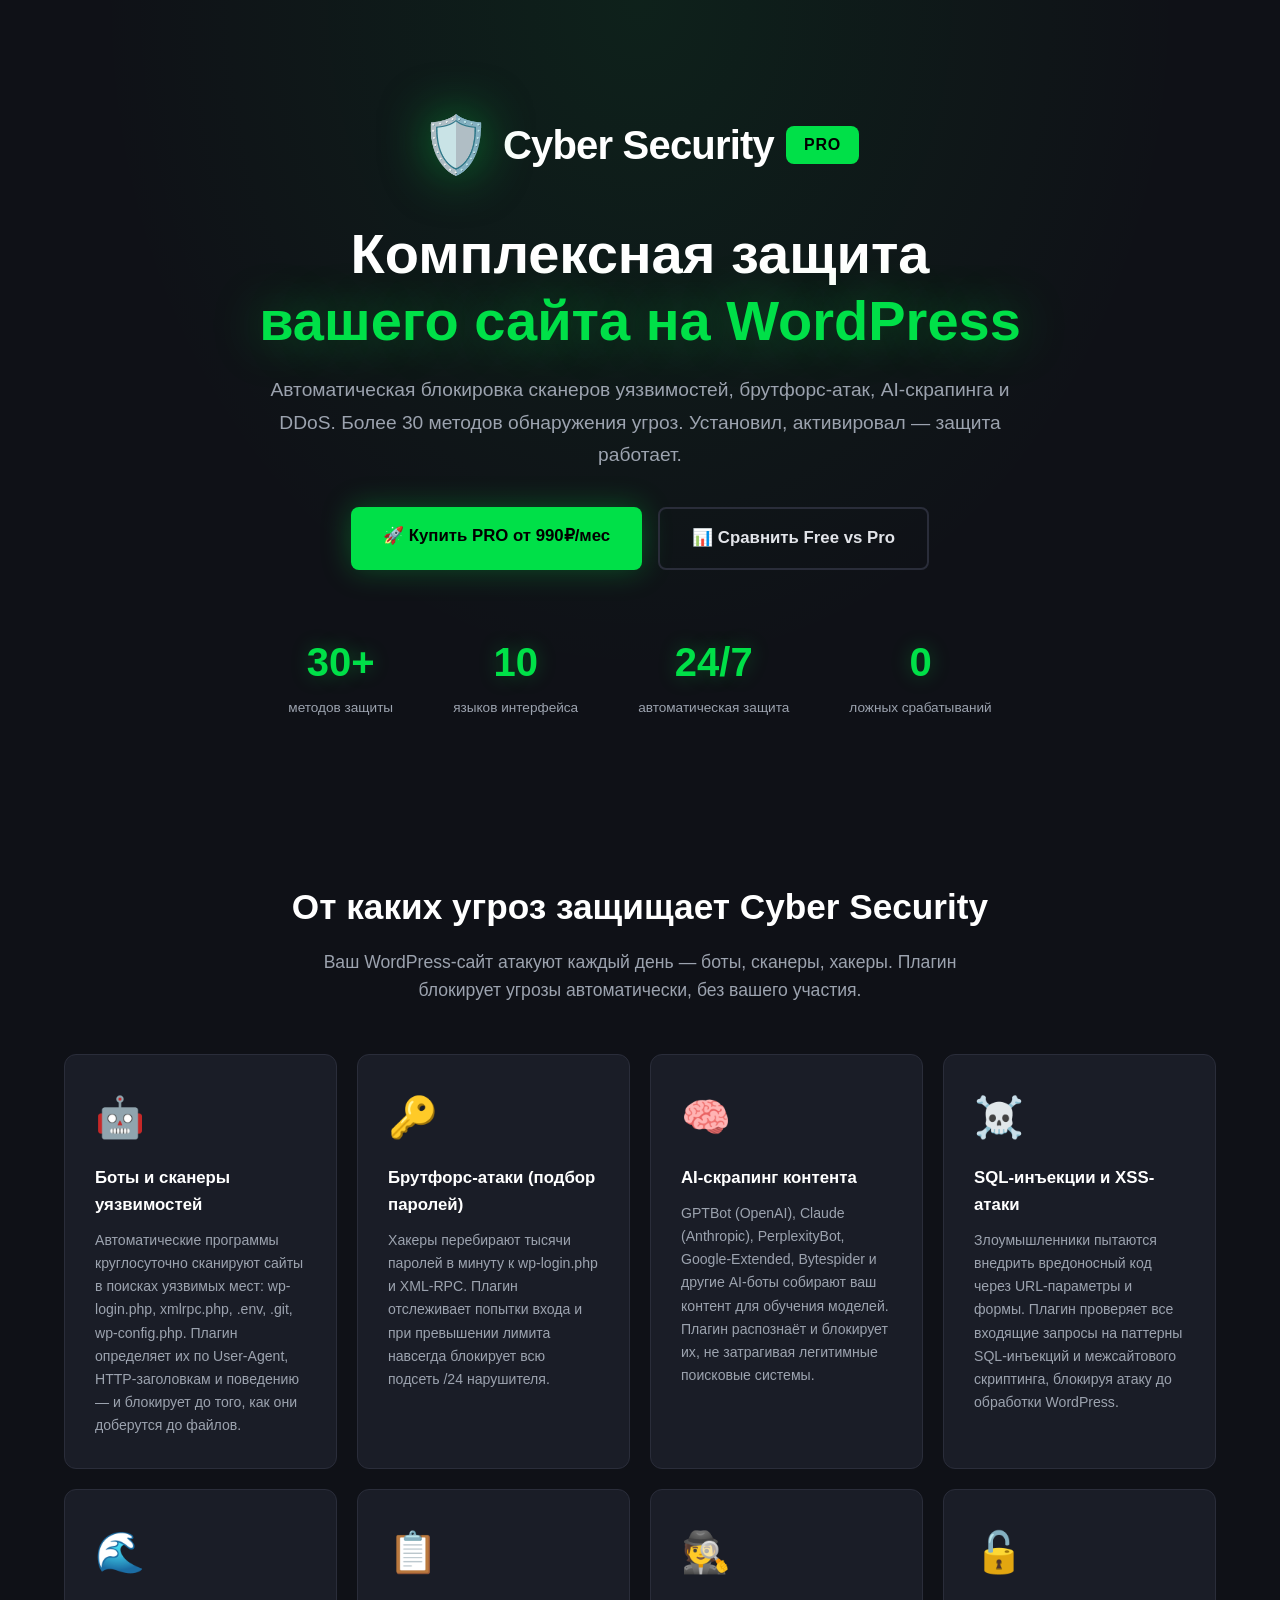
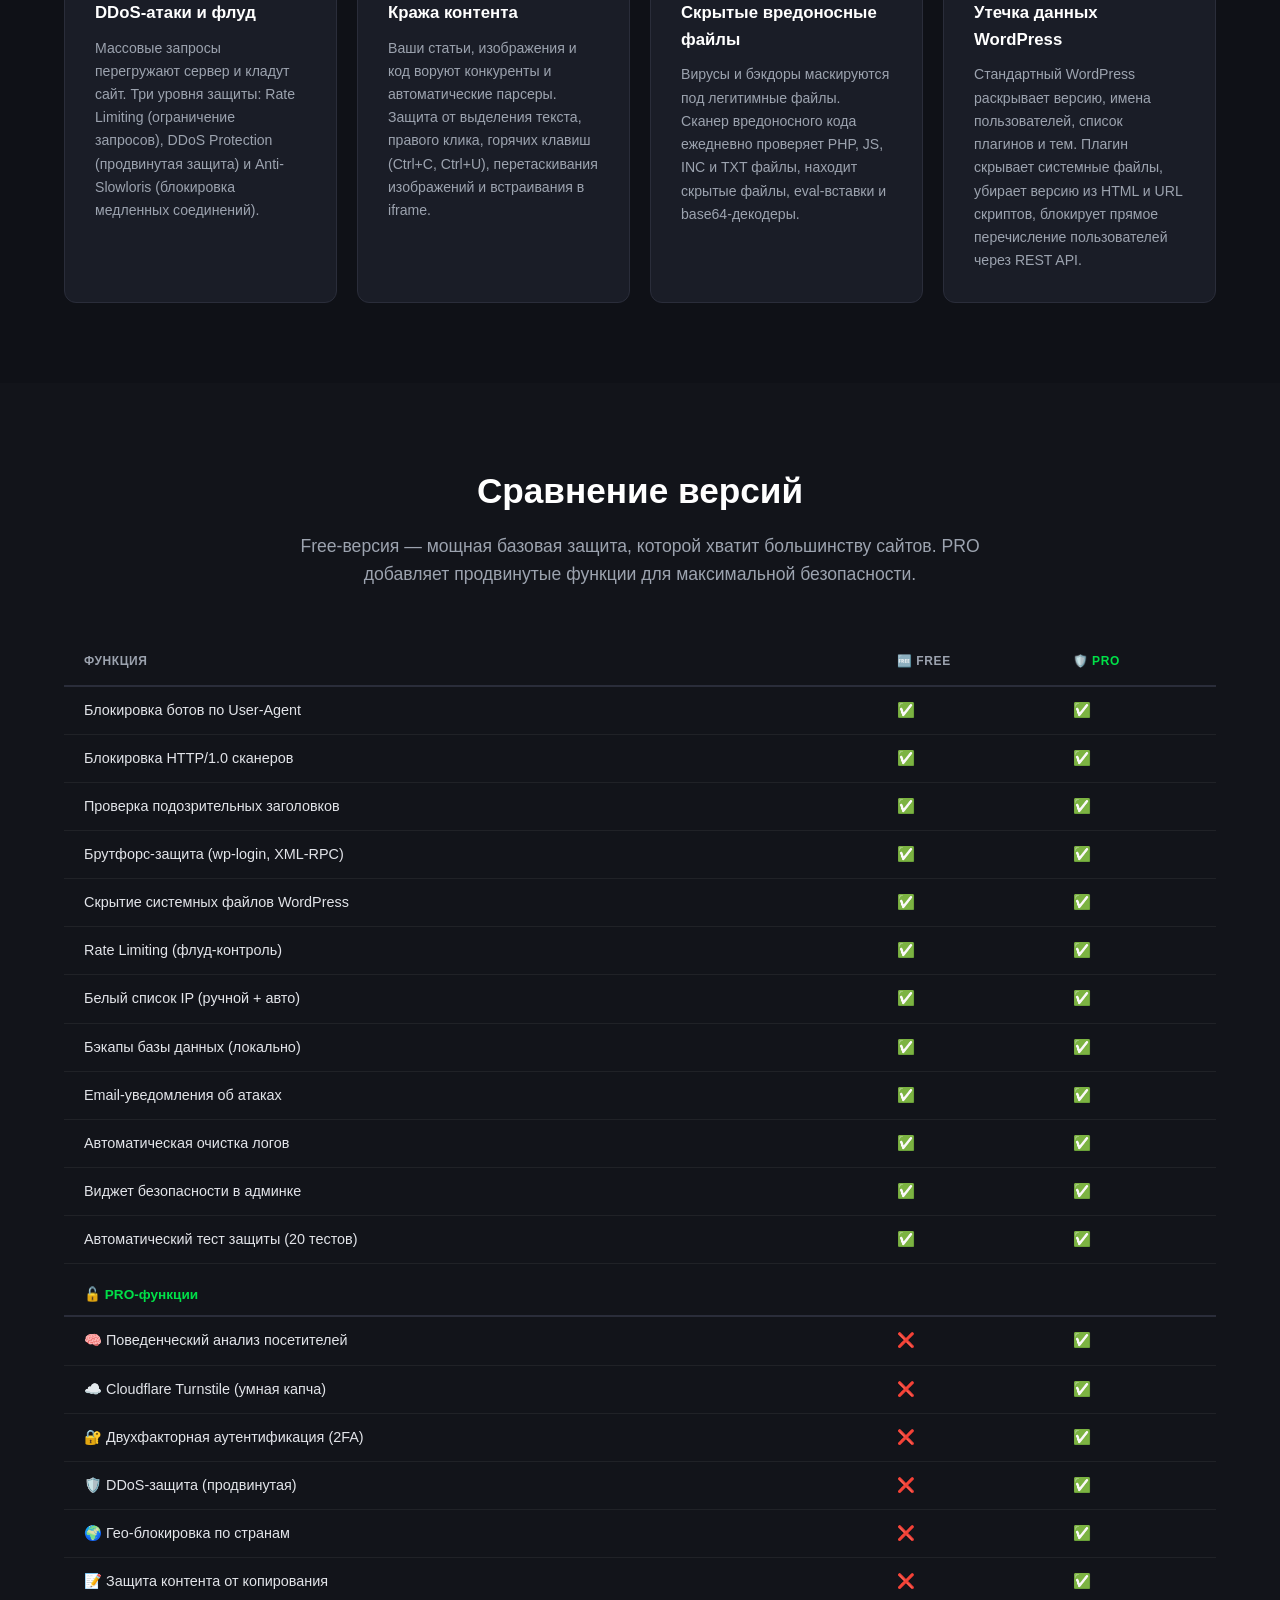
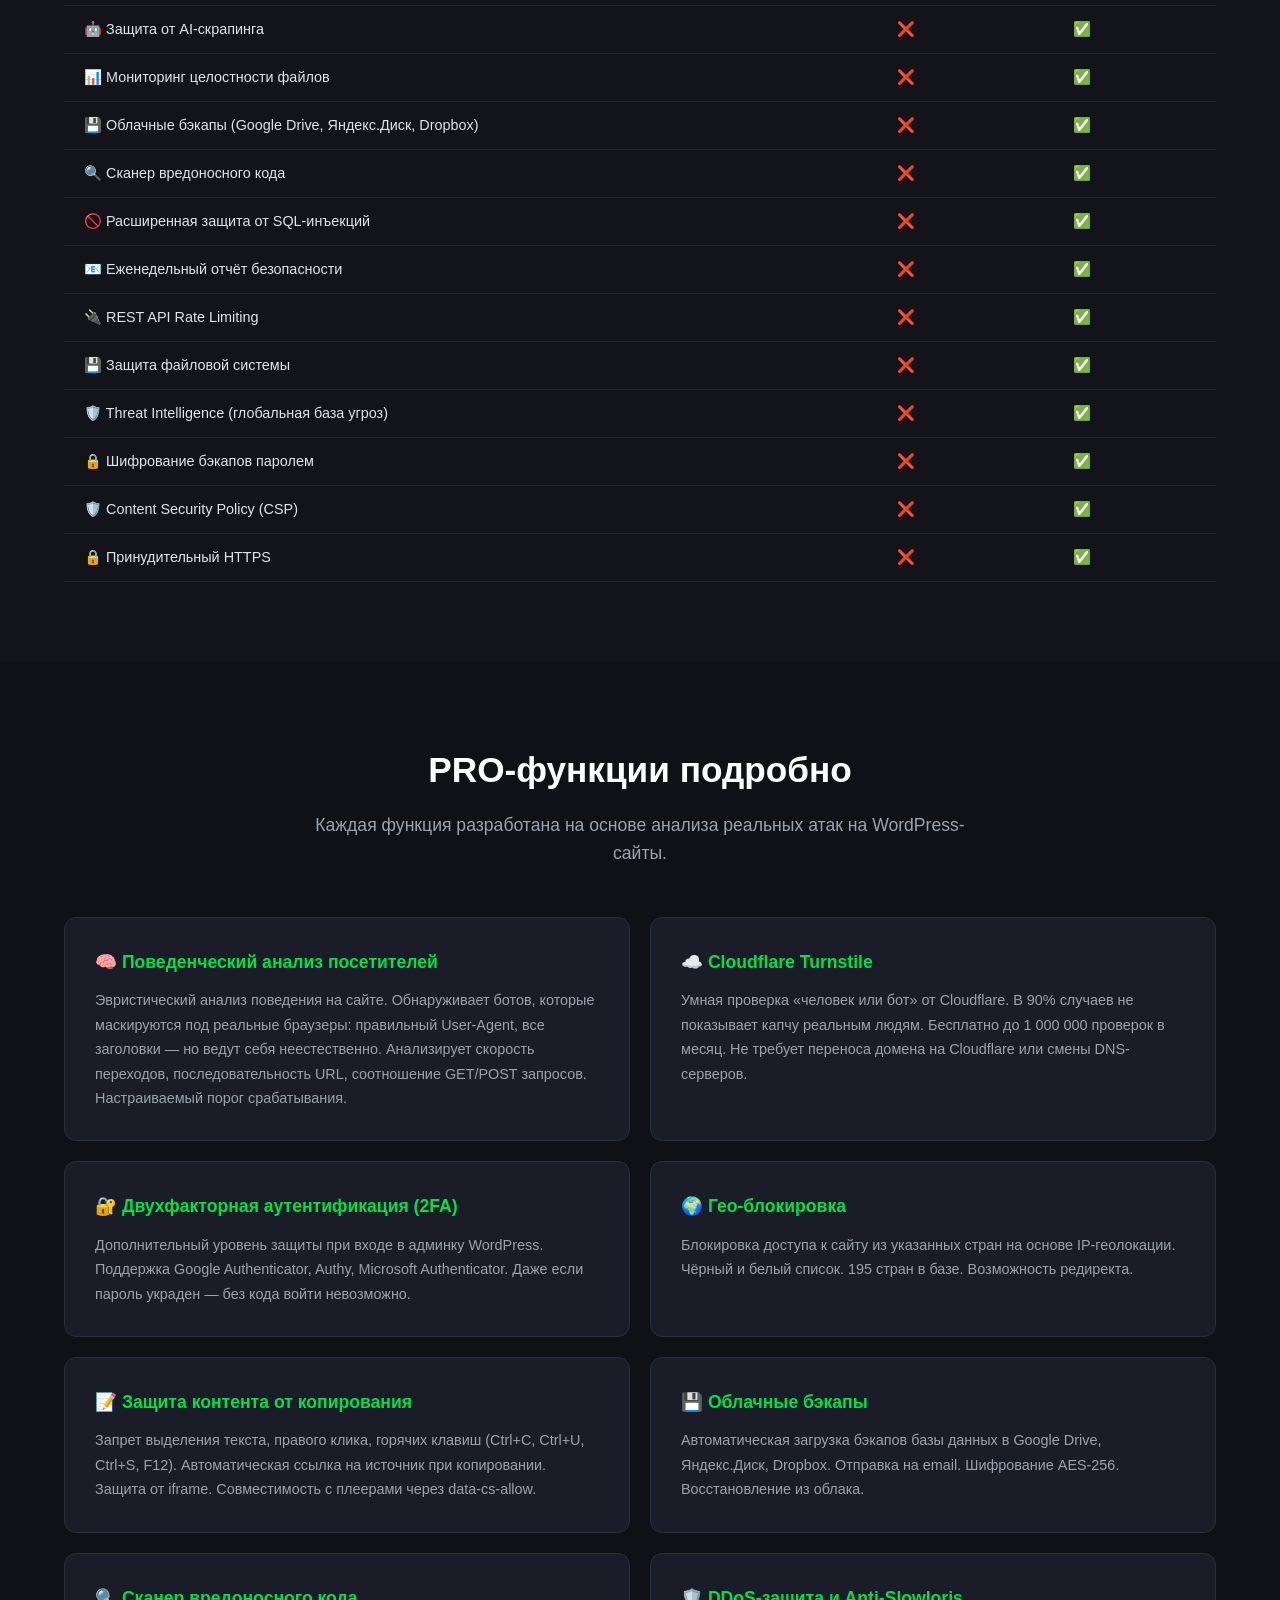
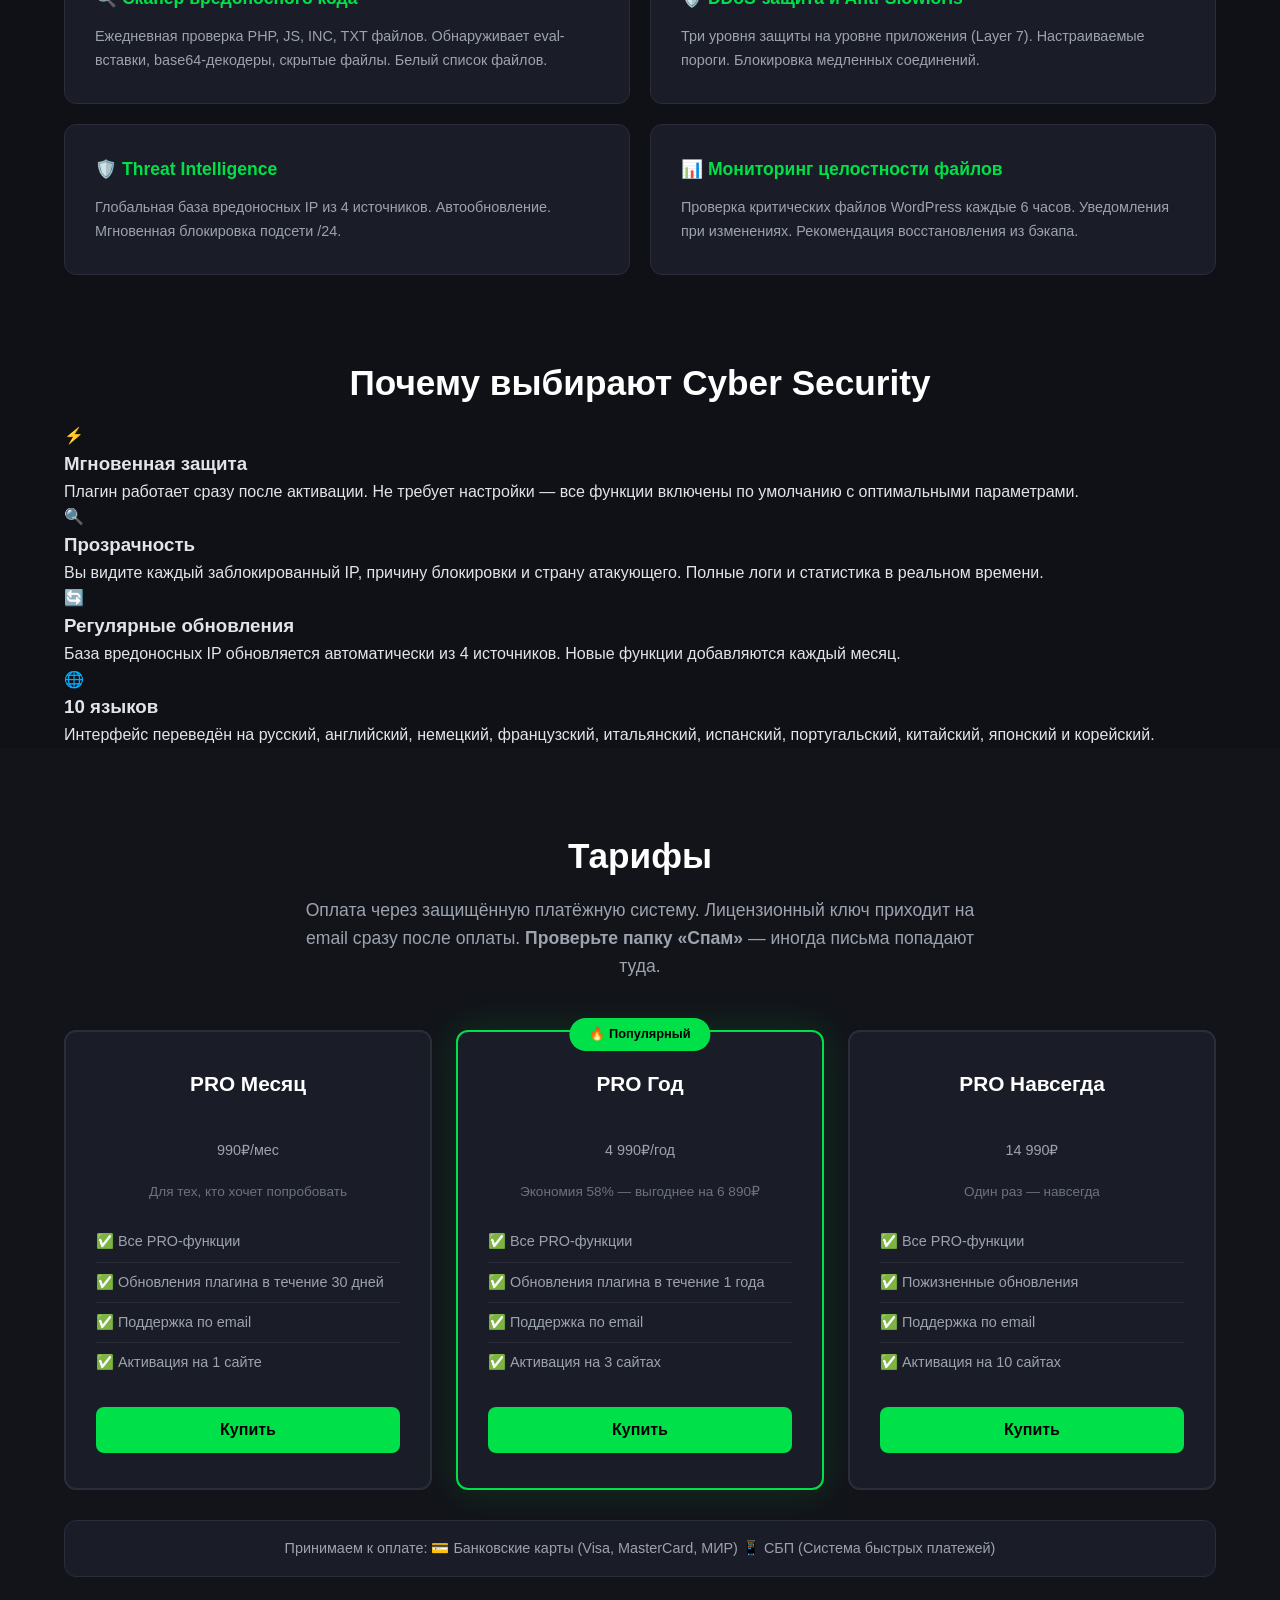
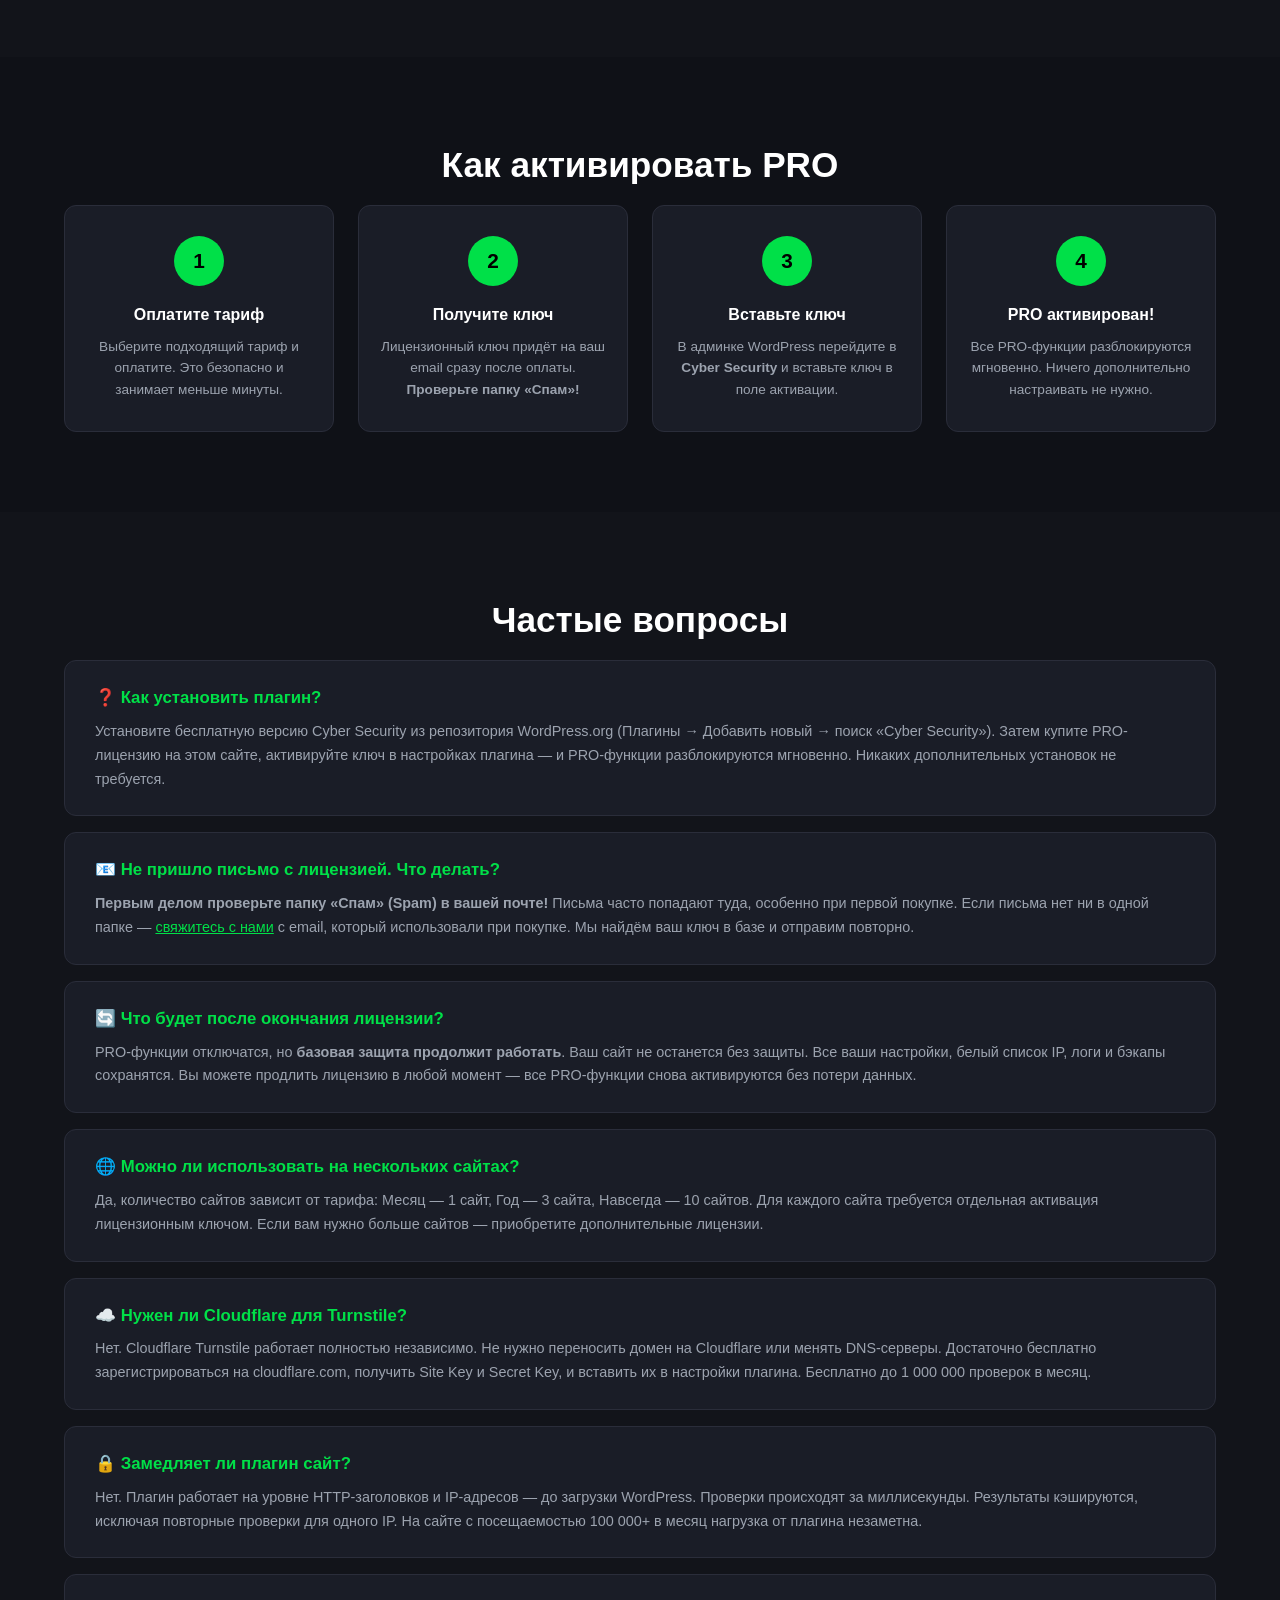
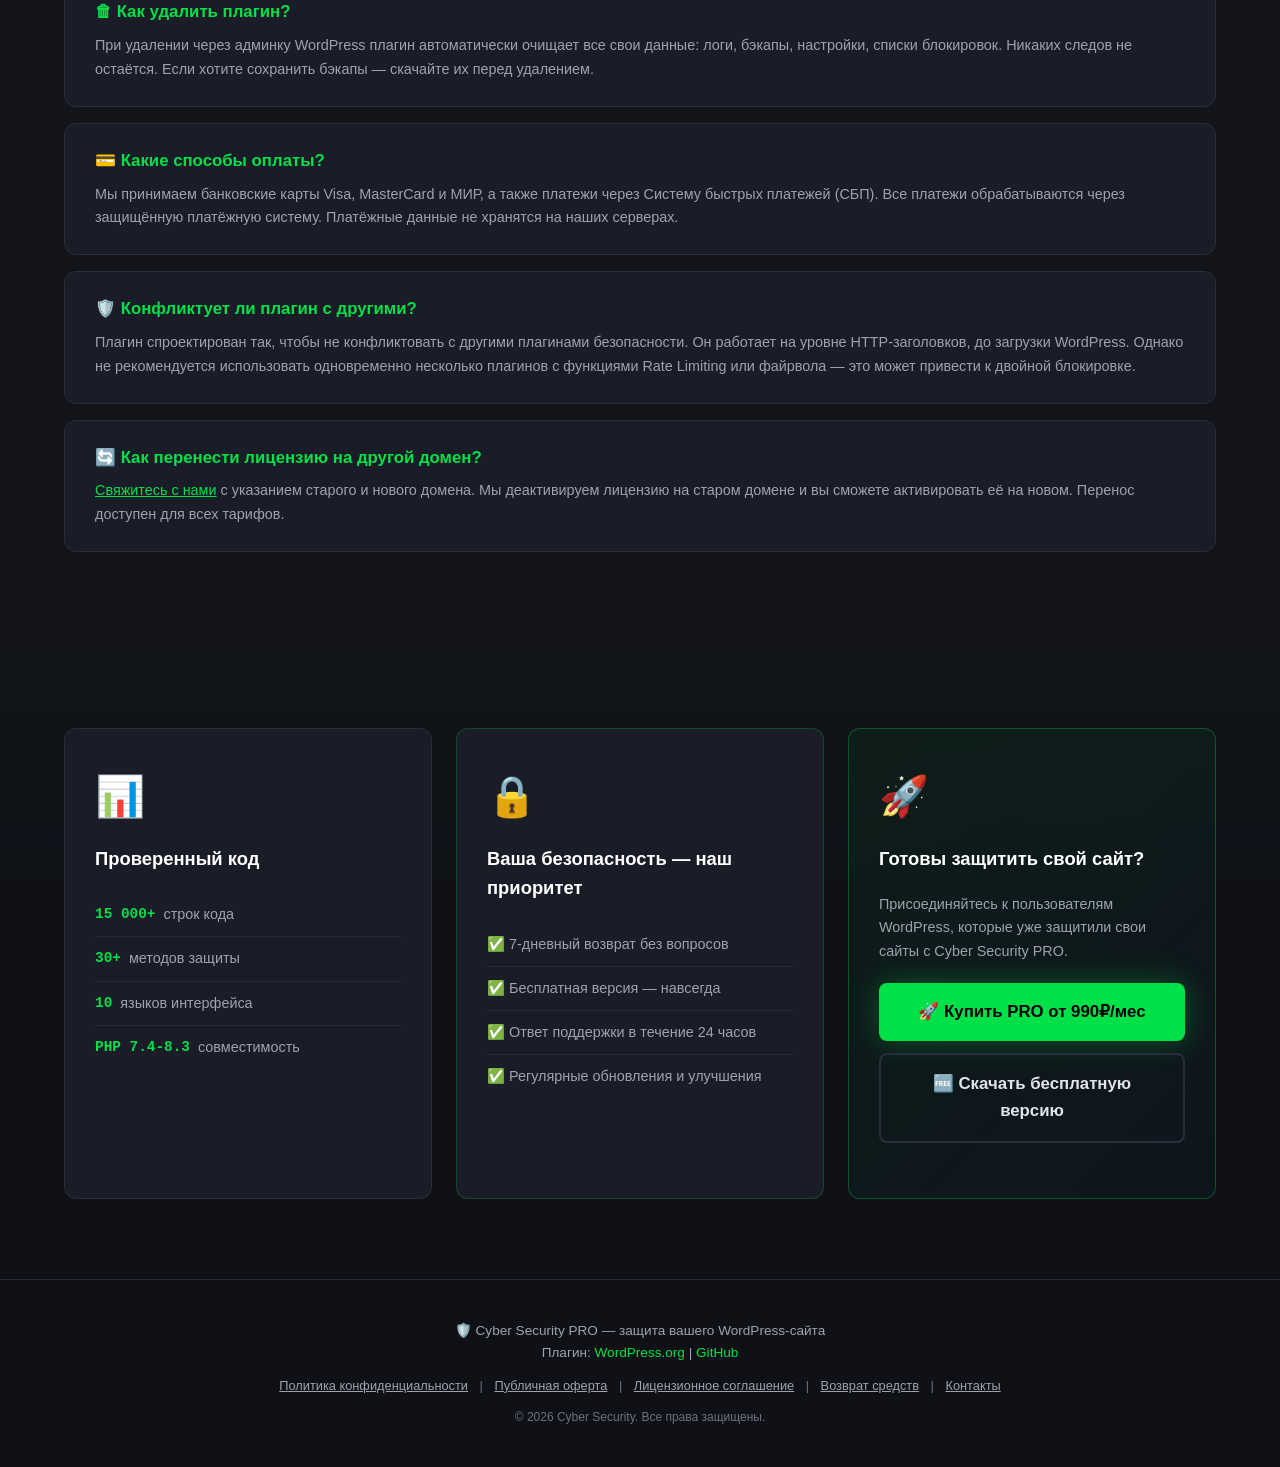
==== commit 738200c0: "FIX Update index.html" ====
--- a/index.html
+++ b/index.html
@@ -3,11 +3,68 @@
 <head>
     <meta charset="UTF-8">
     <meta name="viewport" content="width=device-width, initial-scale=1.0">
-    <title>Cyber Security PRO — Защита WordPress от ботов и атак</title>
-    <meta name="description" content="Комплексная защита WordPress: блокировка ботов, брутфорс-атак, AI-скрапинга, DDoS.">
+    <title>Cyber Security PRO — Защита WordPress от ботов, атак и взлома</title>
+    <meta name="description" content="Комплексная защита WordPress: блокировка ботов, брутфорс-атак, AI-скрапинга, DDoS. 30+ методов. Бесплатная и PRO версия. 10 языков.">
+    <meta name="keywords" content="wordpress security, защита wordpress, плагин безопасности, firewall, bot protection, brute force, ddos protection, wordpress plugin">
+    
+    <!-- Open Graph -->
+    <meta property="og:title" content="Cyber Security PRO — Защита WordPress">
+    <meta property="og:description" content="Комплексная защита WordPress от ботов, брутфорса, AI-скрапинга и DDoS-атак. 30+ методов. 10 языков.">
+    <meta property="og:image" content="https://gataurus.github.io/cyber-security/icon-512x512.png">
+    <meta property="og:url" content="https://gataurus.github.io/cyber-security/">
+    <meta property="og:type" content="website">
+    
+    <!-- Twitter Card -->
+    <meta name="twitter:card" content="summary_large_image">
+    <meta name="twitter:title" content="Cyber Security PRO — Защита WordPress">
+    <meta name="twitter:description" content="Комплексная защита WordPress от ботов, брутфорса, AI-скрапинга и DDoS-атак.">
+    <meta name="twitter:image" content="https://gataurus.github.io/cyber-security/icon-512x512.png">
+    
+    <!-- Canonical -->
+    <link rel="canonical" href="https://gataurus.github.io/cyber-security/">
+
+    <!-- Languages -->
+<link rel="alternate" hreflang="ru" href="https://gataurus.github.io/cyber-security/">
+<link rel="alternate" hreflang="en" href="https://gataurus.github.io/cyber-security/">
+<link rel="alternate" hreflang="de" href="https://gataurus.github.io/cyber-security/">
+<link rel="alternate" hreflang="fr" href="https://gataurus.github.io/cyber-security/">
+<link rel="alternate" hreflang="it" href="https://gataurus.github.io/cyber-security/">
+<link rel="alternate" hreflang="es" href="https://gataurus.github.io/cyber-security/">
+<link rel="alternate" hreflang="pt" href="https://gataurus.github.io/cyber-security/">
+<link rel="alternate" hreflang="zh" href="https://gataurus.github.io/cyber-security/">
+<link rel="alternate" hreflang="ja" href="https://gataurus.github.io/cyber-security/">
+<link rel="alternate" hreflang="ko" href="https://gataurus.github.io/cyber-security/">
+<link rel="alternate" hreflang="x-default" href="https://gataurus.github.io/cyber-security/">
+    
+    <!-- Schema.org -->
+    <script type="application/ld+json">
+    {
+        "@context": "https://schema.org",
+        "@type": "SoftwareApplication",
+        "name": "Cyber Security PRO",
+        "applicationCategory": "SecurityApplication",
+        "operatingSystem": "WordPress",
+        "description": "Комплексная защита WordPress от ботов, брутфорс-атак, AI-скрапинга и DDoS.",
+        "offers": {
+            "@type": "Offer",
+            "price": "990",
+            "priceCurrency": "RUB"
+        },
+        "author": {
+            "@type": "Person",
+            "name": "Gataurus"
+        }
+    }
+    </script>
+    
+    <!-- PWA -->
+    <link rel="manifest" href="manifest.json">
+    
+    <!-- Favicons -->
+    <link rel="icon" type="image/svg+xml" href="favicon.svg">
     <link rel="icon" type="image/png" sizes="32x32" href="favicon-32x32.png">
     <link rel="icon" type="image/png" sizes="512x512" href="icon-512x512.png">
-    <meta property="og:image" content="icon-512x512.png">
+    
     <link rel="stylesheet" href="css/style.css">
     <script src="js/translations.js"></script>
     <script src="js/i18n.js"></script>
@@ -20,7 +77,7 @@
 <section class="hero">
     <div class="container">
         <div class="hero-logo">
-            <span class="hero-shield">🛡️</span>
+            <span class="hero-shield" aria-label="Shield">🛡️</span>
             <span class="hero-brand">Cyber Security</span>
             <span class="hero-badge-pro">PRO</span>
         </div>
@@ -48,14 +105,14 @@
         <h2 class="section-title" data-i18n="threats_title">От каких угроз защищает Cyber Security</h2>
         <p class="section-subtitle" data-i18n="threats_subtitle">Ваш WordPress-сайт атакуют каждый день — боты, сканеры, хакеры. Плагин блокирует угрозы автоматически, без вашего участия.</p>
         <div class="threats-grid">
-            <div class="threat-card"><div class="threat-icon">🤖</div><h3 data-i18n="threat1_title">Боты и сканеры уязвимостей</h3><p data-i18n="threat1_desc">Автоматические программы круглосуточно сканируют сайты в поисках уязвимых мест: wp-login.php, xmlrpc.php, .env, .git, wp-config.php. Плагин определяет их по User-Agent, HTTP-заголовкам и поведению — и блокирует до того, как они доберутся до файлов.</p></div>
-            <div class="threat-card"><div class="threat-icon">🔑</div><h3 data-i18n="threat2_title">Брутфорс-атаки (подбор паролей)</h3><p data-i18n="threat2_desc">Хакеры перебирают тысячи паролей в минуту к wp-login.php и XML-RPC. Плагин отслеживает попытки входа и при превышении лимита навсегда блокирует всю подсеть /24 нарушителя.</p></div>
-            <div class="threat-card"><div class="threat-icon">🧠</div><h3 data-i18n="threat3_title">AI-скрапинг контента</h3><p data-i18n="threat3_desc">GPTBot (OpenAI), Claude (Anthropic), PerplexityBot, Google-Extended, Bytespider и другие AI-боты собирают ваш контент для обучения моделей. Плагин распознаёт и блокирует их, не затрагивая легитимные поисковые системы.</p></div>
-            <div class="threat-card"><div class="threat-icon">☠️</div><h3 data-i18n="threat4_title">SQL-инъекции и XSS-атаки</h3><p data-i18n="threat4_desc">Злоумышленники пытаются внедрить вредоносный код через URL-параметры и формы. Плагин проверяет все входящие запросы на паттерны SQL-инъекций и межсайтового скриптинга, блокируя атаку до обработки WordPress.</p></div>
-            <div class="threat-card"><div class="threat-icon">🌊</div><h3 data-i18n="threat5_title">DDoS-атаки и флуд</h3><p data-i18n="threat5_desc">Массовые запросы перегружают сервер и кладут сайт. Три уровня защиты: Rate Limiting (ограничение запросов), DDoS Protection (продвинутая защита) и Anti-Slowloris (блокировка медленных соединений).</p></div>
-            <div class="threat-card"><div class="threat-icon">📋</div><h3 data-i18n="threat6_title">Кража контента</h3><p data-i18n="threat6_desc">Ваши статьи, изображения и код воруют конкуренты и автоматические парсеры. Защита от выделения текста, правого клика, горячих клавиш (Ctrl+C, Ctrl+U), перетаскивания изображений и встраивания в iframe.</p></div>
-            <div class="threat-card"><div class="threat-icon">🕵️</div><h3 data-i18n="threat7_title">Скрытые вредоносные файлы</h3><p data-i18n="threat7_desc">Вирусы и бэкдоры маскируются под легитимные файлы. Сканер вредоносного кода ежедневно проверяет PHP, JS, INC и TXT файлы, находит скрытые файлы, eval-вставки и base64-декодеры.</p></div>
-            <div class="threat-card"><div class="threat-icon">🔓</div><h3 data-i18n="threat8_title">Утечка данных WordPress</h3><p data-i18n="threat8_desc">Стандартный WordPress раскрывает версию, имена пользователей, список плагинов и тем. Плагин скрывает системные файлы, убирает версию из HTML и URL скриптов, блокирует прямое перечисление пользователей через REST API.</p></div>
+            <div class="threat-card"><div class="threat-icon" aria-label="Bot">🤖</div><h3 data-i18n="threat1_title">Боты и сканеры уязвимостей</h3><p data-i18n="threat1_desc">Автоматические программы круглосуточно сканируют сайты в поисках уязвимых мест: wp-login.php, xmlrpc.php, .env, .git, wp-config.php. Плагин определяет их по User-Agent, HTTP-заголовкам и поведению — и блокирует до того, как они доберутся до файлов.</p></div>
+            <div class="threat-card"><div class="threat-icon" aria-label="Key">🔑</div><h3 data-i18n="threat2_title">Брутфорс-атаки (подбор паролей)</h3><p data-i18n="threat2_desc">Хакеры перебирают тысячи паролей в минуту к wp-login.php и XML-RPC. Плагин отслеживает попытки входа и при превышении лимита навсегда блокирует всю подсеть /24 нарушителя.</p></div>
+            <div class="threat-card"><div class="threat-icon" aria-label="AI">🧠</div><h3 data-i18n="threat3_title">AI-скрапинг контента</h3><p data-i18n="threat3_desc">GPTBot (OpenAI), Claude (Anthropic), PerplexityBot, Google-Extended, Bytespider и другие AI-боты собирают ваш контент для обучения моделей. Плагин распознаёт и блокирует их, не затрагивая легитимные поисковые системы.</p></div>
+            <div class="threat-card"><div class="threat-icon" aria-label="Skull">☠️</div><h3 data-i18n="threat4_title">SQL-инъекции и XSS-атаки</h3><p data-i18n="threat4_desc">Злоумышленники пытаются внедрить вредоносный код через URL-параметры и формы. Плагин проверяет все входящие запросы на паттерны SQL-инъекций и межсайтового скриптинга, блокируя атаку до обработки WordPress.</p></div>
+            <div class="threat-card"><div class="threat-icon" aria-label="Wave">🌊</div><h3 data-i18n="threat5_title">DDoS-атаки и флуд</h3><p data-i18n="threat5_desc">Массовые запросы перегружают сервер и кладут сайт. Три уровня защиты: Rate Limiting (ограничение запросов), DDoS Protection (продвинутая защита) и Anti-Slowloris (блокировка медленных соединений).</p></div>
+            <div class="threat-card"><div class="threat-icon" aria-label="Clipboard">📋</div><h3 data-i18n="threat6_title">Кража контента</h3><p data-i18n="threat6_desc">Ваши статьи, изображения и код воруют конкуренты и автоматические парсеры. Защита от выделения текста, правого клика, горячих клавиш (Ctrl+C, Ctrl+U), перетаскивания изображений и встраивания в iframe.</p></div>
+            <div class="threat-card"><div class="threat-icon" aria-label="Detective">🕵️</div><h3 data-i18n="threat7_title">Скрытые вредоносные файлы</h3><p data-i18n="threat7_desc">Вирусы и бэкдоры маскируются под легитимные файлы. Сканер вредоносного кода ежедневно проверяет PHP, JS, INC и TXT файлы, находит скрытые файлы, eval-вставки и base64-декодеры.</p></div>
+            <div class="threat-card"><div class="threat-icon" aria-label="Unlock">🔓</div><h3 data-i18n="threat8_title">Утечка данных WordPress</h3><p data-i18n="threat8_desc">Стандартный WordPress раскрывает версию, имена пользователей, список плагинов и тем. Плагин скрывает системные файлы, убирает версию из HTML и URL скриптов, блокирует прямое перечисление пользователей через REST API.</p></div>
         </div>
     </div>
 </section>
@@ -132,22 +189,22 @@
         <h2 class="section-title" data-i18n="why_us_title">Почему выбирают Cyber Security</h2>
         <div class="why-us-grid">
             <div class="why-us-card">
-                <div class="why-us-icon">⚡</div>
+                <div class="why-us-icon" aria-label="Lightning">⚡</div>
                 <h3 data-i18n="why_us_1_title">Мгновенная защита</h3>
                 <p data-i18n="why_us_1_desc">Плагин работает сразу после активации. Не требует настройки — все функции включены по умолчанию с оптимальными параметрами.</p>
             </div>
             <div class="why-us-card">
-                <div class="why-us-icon">🔍</div>
+                <div class="why-us-icon" aria-label="Magnifier">🔍</div>
                 <h3 data-i18n="why_us_2_title">Прозрачность</h3>
                 <p data-i18n="why_us_2_desc">Вы видите каждый заблокированный IP, причину блокировки и страну атакующего. Полные логи и статистика в реальном времени.</p>
             </div>
             <div class="why-us-card">
-                <div class="why-us-icon">🔄</div>
+                <div class="why-us-icon" aria-label="Refresh">🔄</div>
                 <h3 data-i18n="why_us_3_title">Регулярные обновления</h3>
                 <p data-i18n="why_us_3_desc">База вредоносных IP обновляется автоматически из 4 источников. Новые функции добавляются каждый месяц.</p>
             </div>
             <div class="why-us-card">
-                <div class="why-us-icon">🌐</div>
+                <div class="why-us-icon" aria-label="Globe">🌐</div>
                 <h3 data-i18n="why_us_4_title">10 языков</h3>
                 <p data-i18n="why_us_4_desc">Интерфейс переведён на русский, английский, немецкий, французский, итальянский, испанский, португальский, китайский, японский и корейский.</p>
             </div>
@@ -242,7 +299,7 @@
     <div class="container">
         <div class="cta-final-grid">
             <div class="cta-card">
-                <div class="cta-card-icon">📊</div>
+                <div class="cta-card-icon" aria-label="Chart">📊</div>
                 <h3 data-i18n="cta_stats_title">Проверенный код</h3>
                 <ul class="cta-stats-list">
                     <li><span class="cta-stat-num">15 000+</span> <span data-i18n="cta_stat_lines">строк кода</span></li>
@@ -252,7 +309,7 @@
                 </ul>
             </div>
             <div class="cta-card cta-card-guarantee">
-                <div class="cta-card-icon">🔒</div>
+                <div class="cta-card-icon" aria-label="Lock">🔒</div>
                 <h3 data-i18n="cta_guarantee_title">Ваша безопасность — наш приоритет</h3>
                 <ul class="cta-guarantee-list">
                     <li data-i18n="cta_guarantee_1">✅ 7-дневный возврат без вопросов</li>
@@ -262,14 +319,13 @@
                 </ul>
             </div>
             <div class="cta-card cta-card-action">
-                <div class="cta-card-icon">🚀</div>
+                <div class="cta-card-icon" aria-label="Rocket">🚀</div>
                 <h3 data-i18n="cta_action_title">Готовы защитить свой сайт?</h3>
                 <p data-i18n="cta_action_desc">Присоединяйтесь к пользователям WordPress, которые уже защитили свои сайты с Cyber Security PRO.</p>
                 <div class="cta-buttons">
                     <a href="#pricing" class="btn btn-green" data-i18n="cta_btn_buy">🚀 Купить PRO от 990₽/мес</a>
                     <a href="https://wordpress.org/plugins/cyber-security/" target="_blank" class="btn btn-outline" data-i18n="cta_btn_free">🆓 Скачать бесплатную версию</a>
                 </div>
-                <p class="cta-contact"><a href="docs/contact" data-i18n="footer_contact_page">📧 Свяжитесь с нами</a></p>
             </div>
         </div>
     </div>
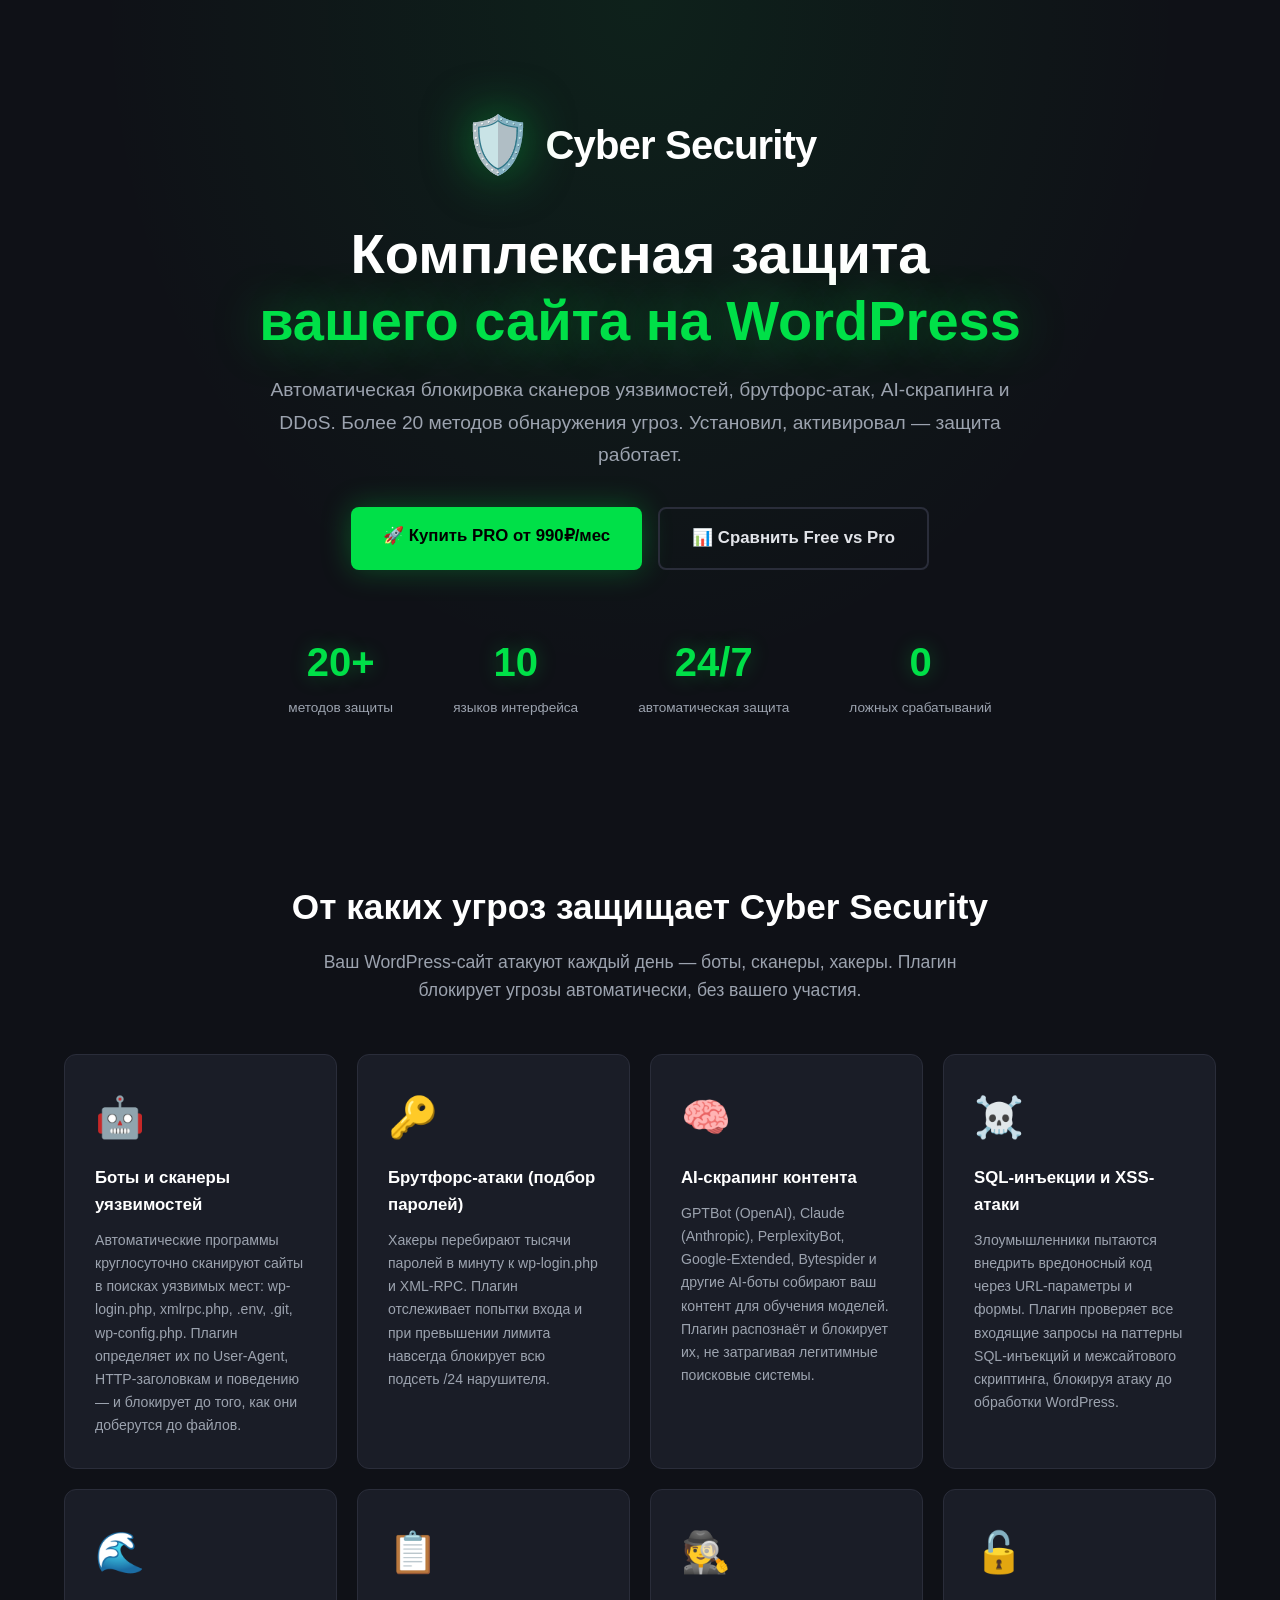
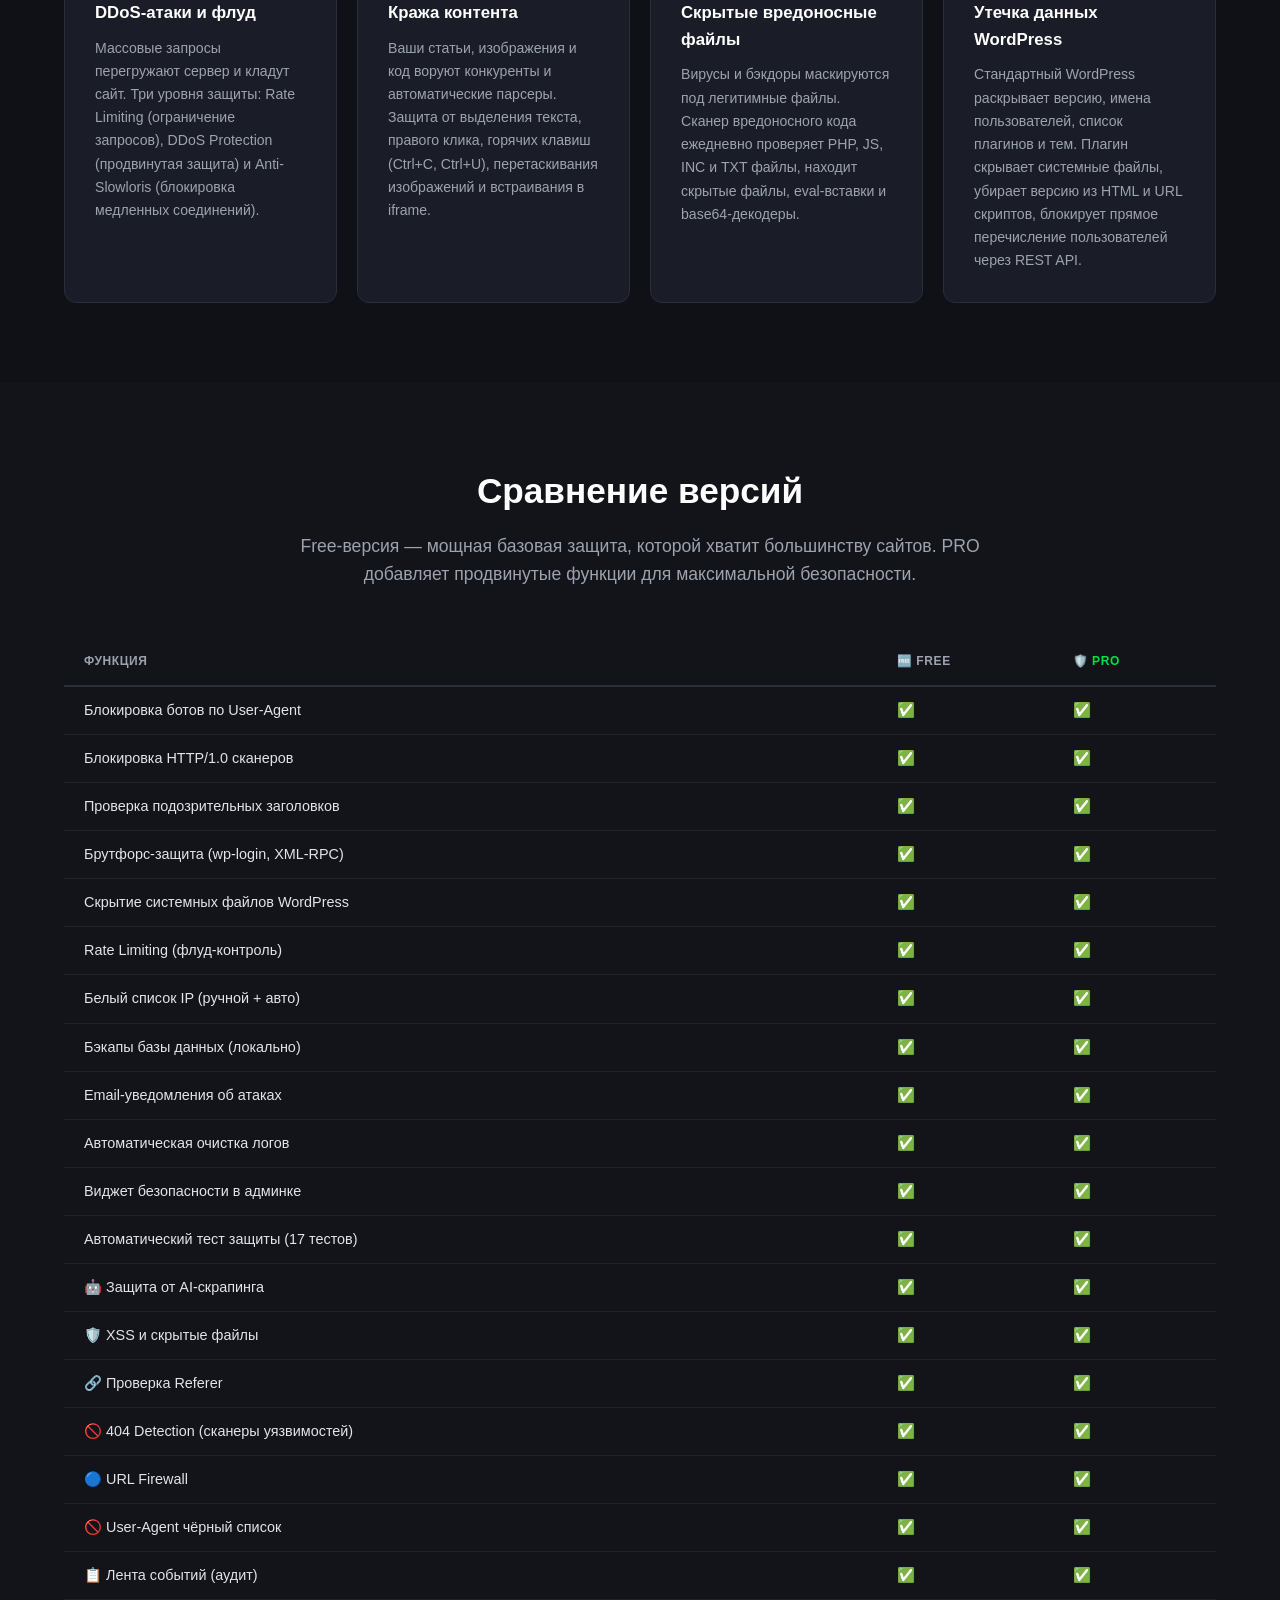
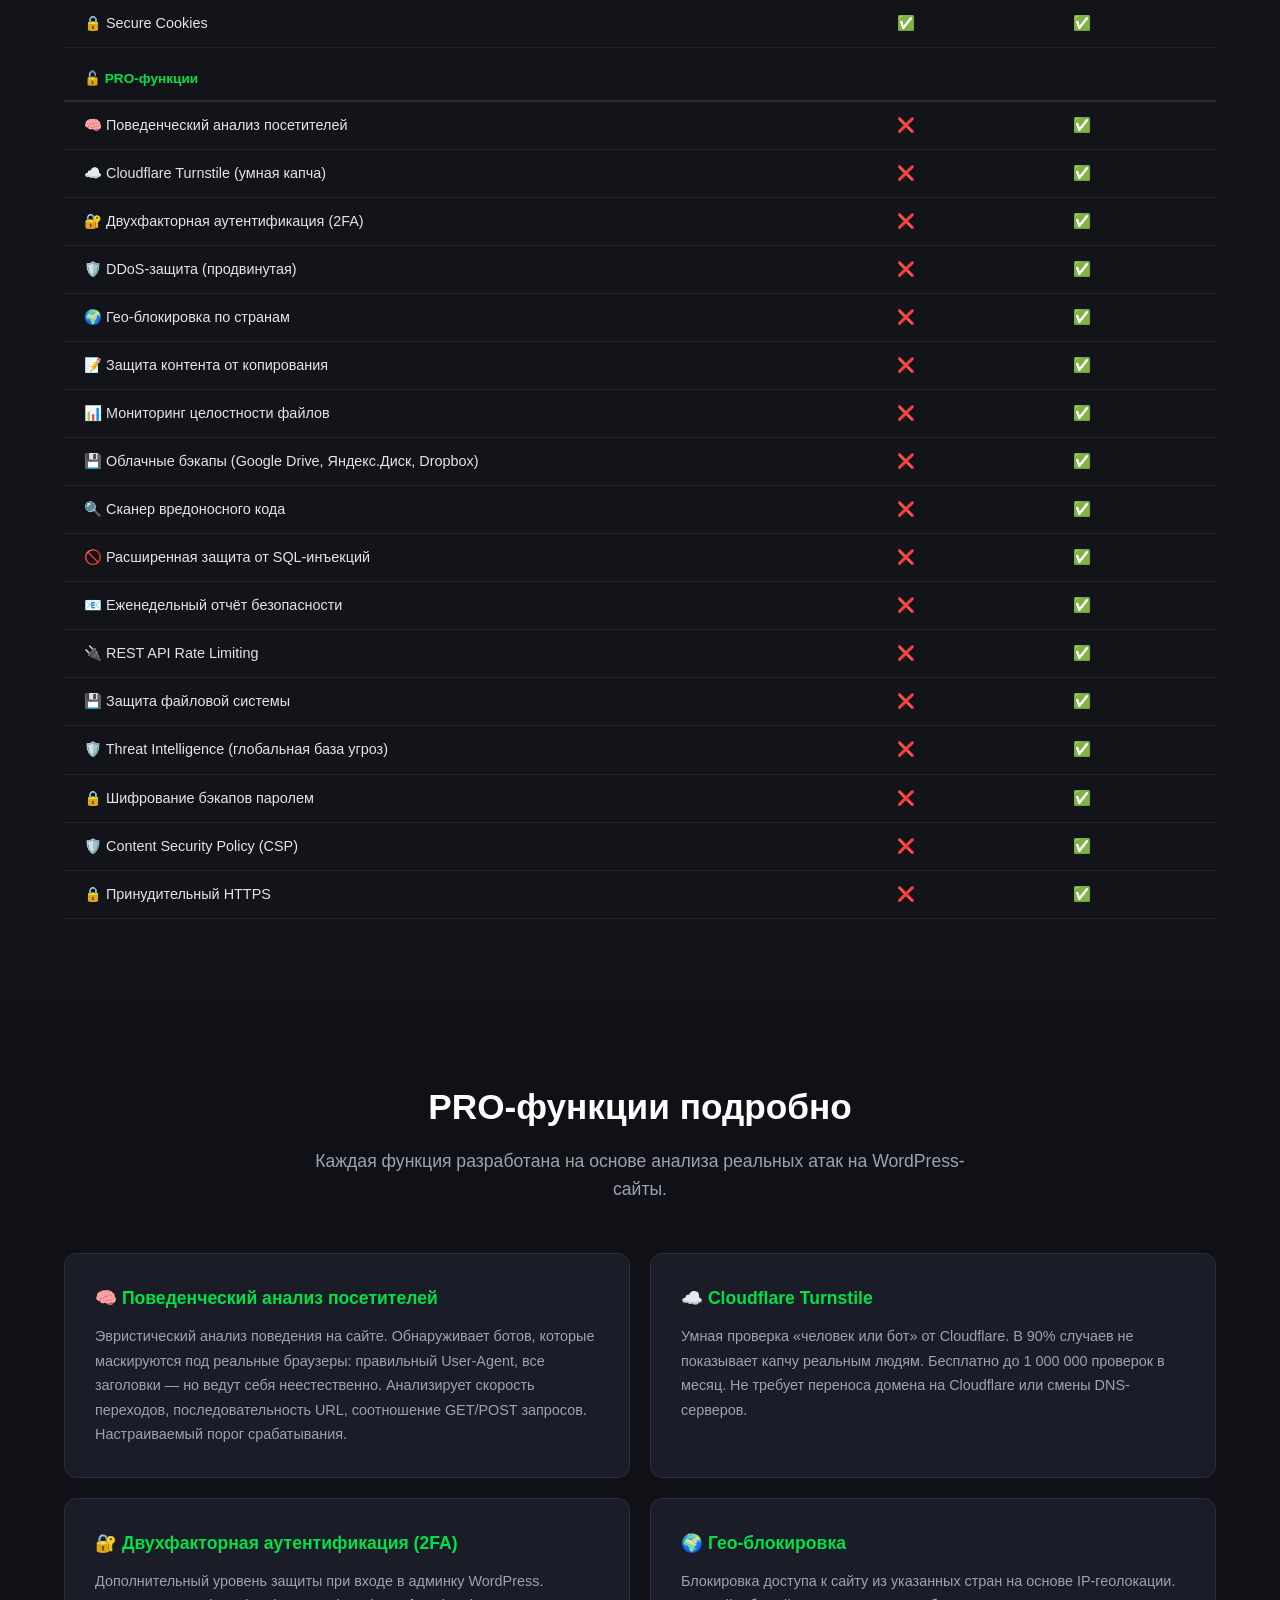
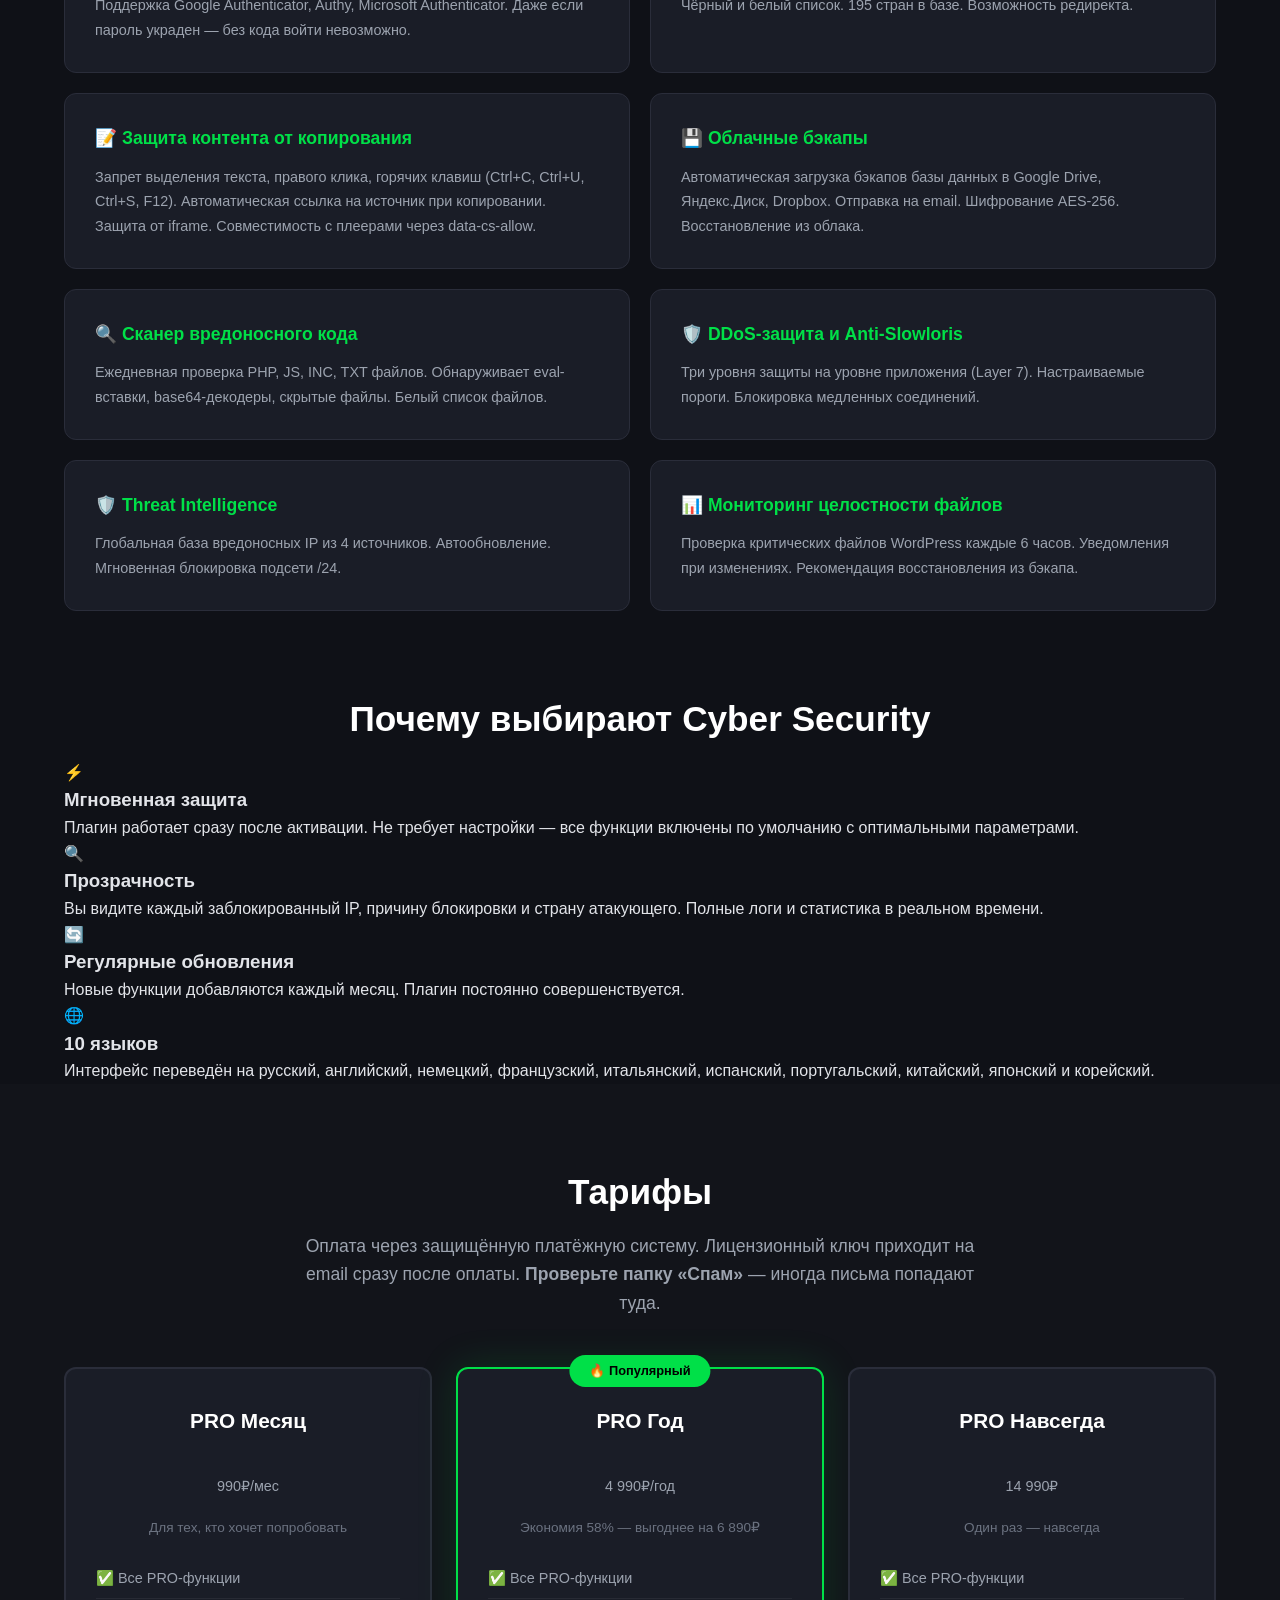
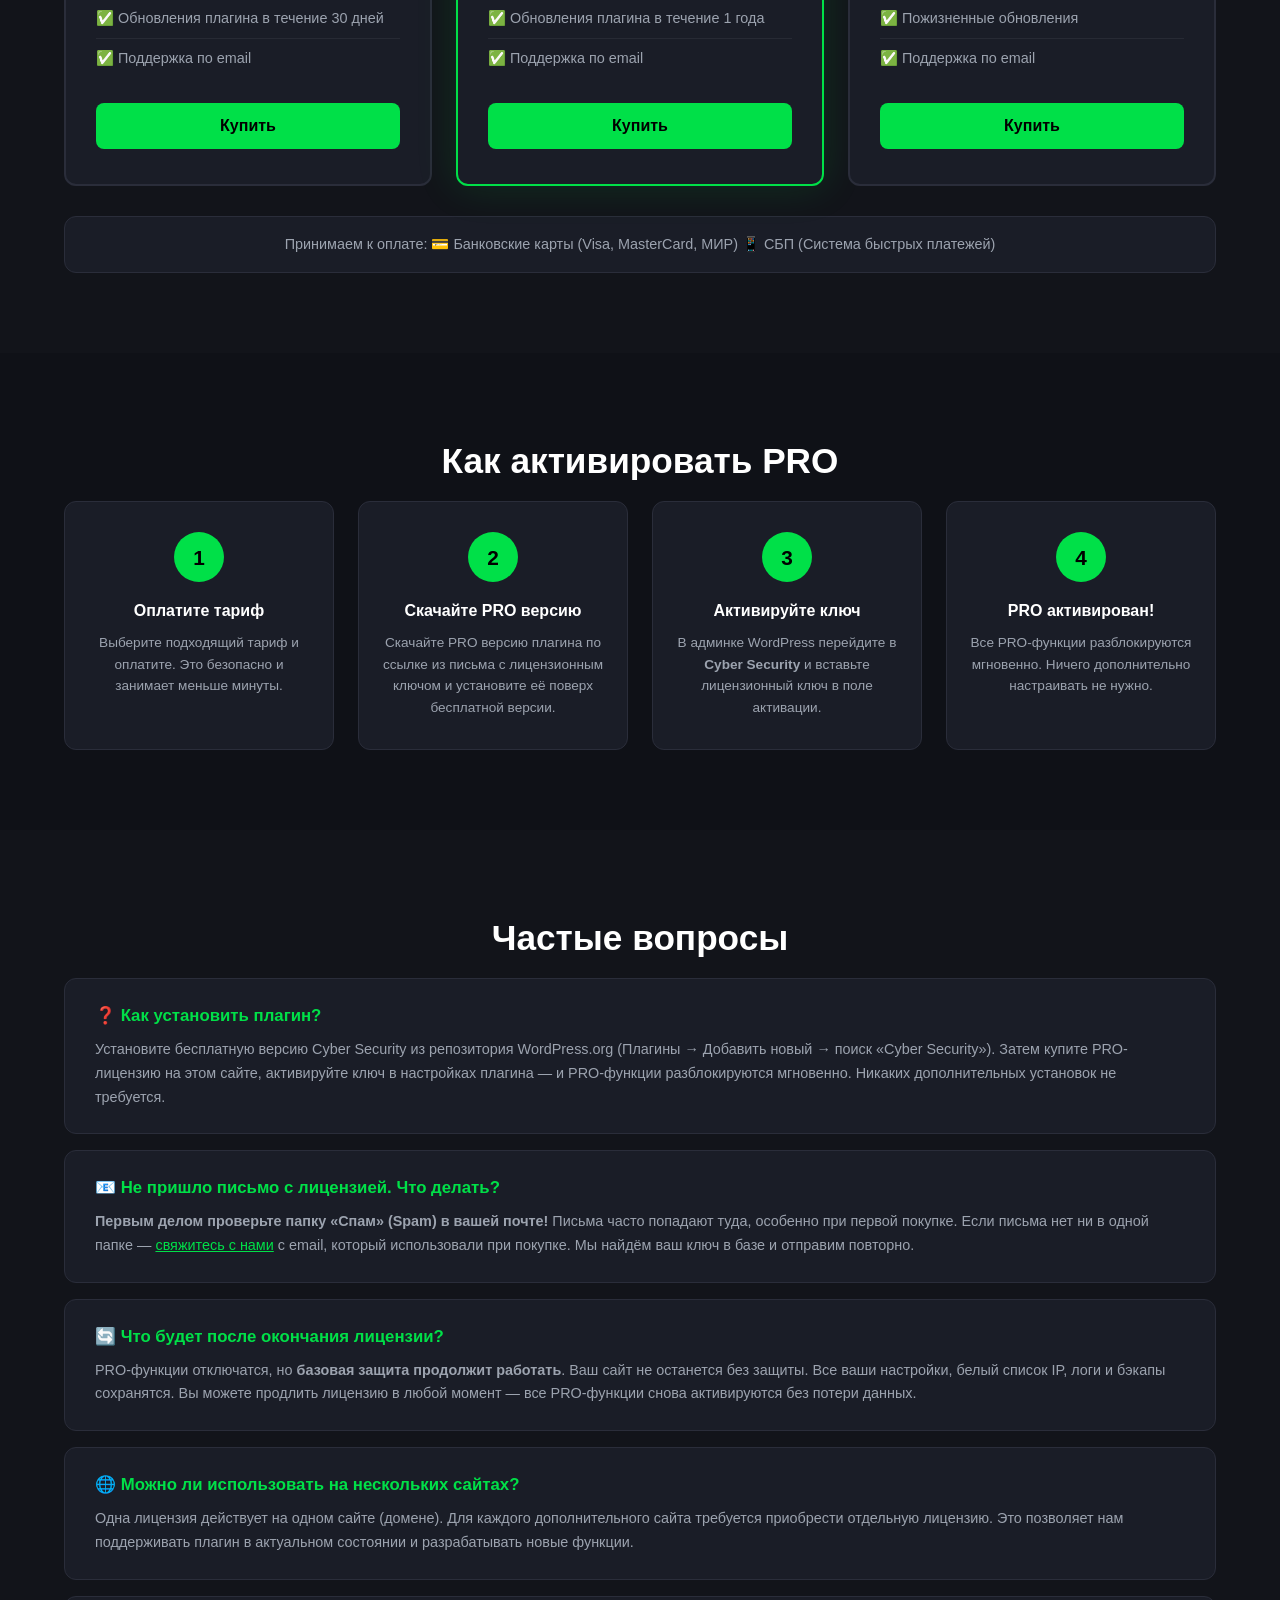
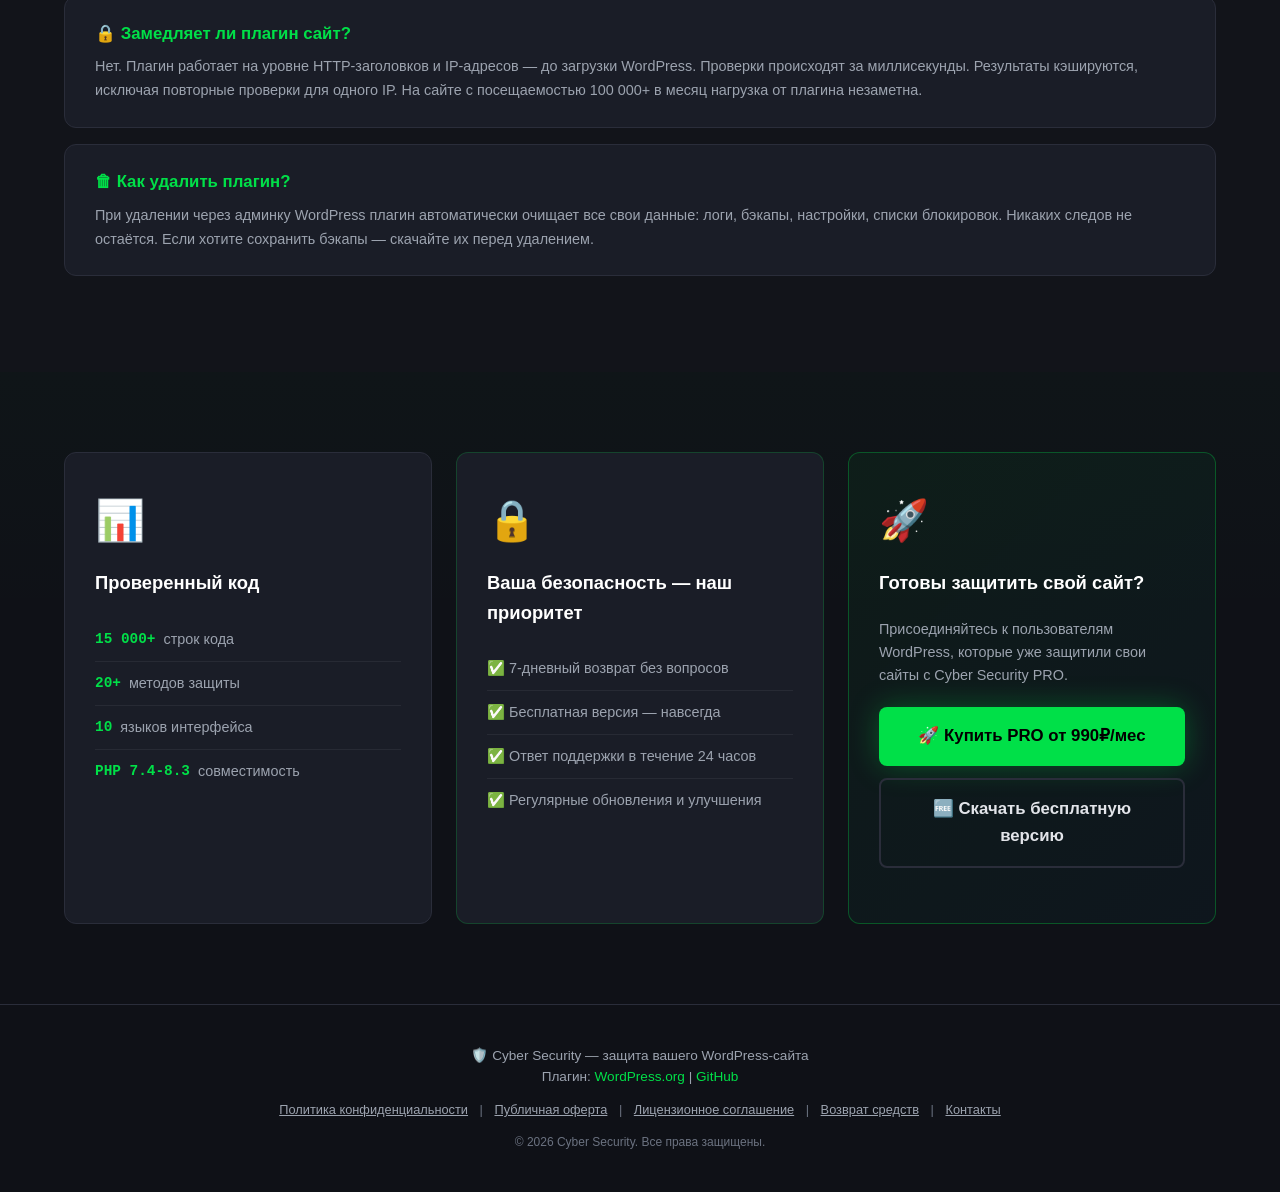
==== commit a9783010: "FIX Update index.html" ====
--- a/index.html
+++ b/index.html
@@ -3,45 +3,27 @@
 <head>
     <meta charset="UTF-8">
     <meta name="viewport" content="width=device-width, initial-scale=1.0">
-    <title>Cyber Security PRO — Защита WordPress от ботов, атак и взлома</title>
-    <meta name="description" content="Комплексная защита WordPress: блокировка ботов, брутфорс-атак, AI-скрапинга, DDoS. 30+ методов. Бесплатная и PRO версия. 10 языков.">
+    <title>Cyber Security — Защита WordPress от ботов, атак и взлома</title>
+    <meta name="description" content="Комплексная защита WordPress: блокировка ботов, брутфорс-атак, AI-скрапинга, DDoS. 20+ методов. Бесплатная и PRO версия. 10 языков.">
     <meta name="keywords" content="wordpress security, защита wordpress, плагин безопасности, firewall, bot protection, brute force, ddos protection, wordpress plugin">
-    
-    <!-- Open Graph -->
-    <meta property="og:title" content="Cyber Security PRO — Защита WordPress">
-    <meta property="og:description" content="Комплексная защита WordPress от ботов, брутфорса, AI-скрапинга и DDoS-атак. 30+ методов. 10 языков.">
+    <meta property="og:title" content="Cyber Security — Защита WordPress">
+    <meta property="og:description" content="Комплексная защита WordPress от ботов, брутфорса, AI-скрапинга и DDoS-атак. 20+ методов. 10 языков.">
     <meta property="og:image" content="https://gataurus.github.io/cyber-security/icon-512x512.png">
     <meta property="og:url" content="https://gataurus.github.io/cyber-security/">
     <meta property="og:type" content="website">
-    
-    <!-- Twitter Card -->
     <meta name="twitter:card" content="summary_large_image">
-    <meta name="twitter:title" content="Cyber Security PRO — Защита WordPress">
+    <meta name="twitter:title" content="Cyber Security — Защита WordPress">
     <meta name="twitter:description" content="Комплексная защита WordPress от ботов, брутфорса, AI-скрапинга и DDoS-атак.">
     <meta name="twitter:image" content="https://gataurus.github.io/cyber-security/icon-512x512.png">
-    
-    <!-- Canonical -->
     <link rel="canonical" href="https://gataurus.github.io/cyber-security/">
-
-    <!-- Languages -->
-<link rel="alternate" hreflang="ru" href="https://gataurus.github.io/cyber-security/">
-<link rel="alternate" hreflang="en" href="https://gataurus.github.io/cyber-security/">
-<link rel="alternate" hreflang="de" href="https://gataurus.github.io/cyber-security/">
-<link rel="alternate" hreflang="fr" href="https://gataurus.github.io/cyber-security/">
-<link rel="alternate" hreflang="it" href="https://gataurus.github.io/cyber-security/">
-<link rel="alternate" hreflang="es" href="https://gataurus.github.io/cyber-security/">
-<link rel="alternate" hreflang="pt" href="https://gataurus.github.io/cyber-security/">
-<link rel="alternate" hreflang="zh" href="https://gataurus.github.io/cyber-security/">
-<link rel="alternate" hreflang="ja" href="https://gataurus.github.io/cyber-security/">
-<link rel="alternate" hreflang="ko" href="https://gataurus.github.io/cyber-security/">
-<link rel="alternate" hreflang="x-default" href="https://gataurus.github.io/cyber-security/">
-    
-    <!-- Schema.org -->
+    <link rel="alternate" hreflang="ru" href="https://gataurus.github.io/cyber-security/">
+    <link rel="alternate" hreflang="en" href="https://gataurus.github.io/cyber-security/">
+    <link rel="alternate" hreflang="x-default" href="https://gataurus.github.io/cyber-security/">
     <script type="application/ld+json">
     {
         "@context": "https://schema.org",
         "@type": "SoftwareApplication",
-        "name": "Cyber Security PRO",
+        "name": "Cyber Security",
         "applicationCategory": "SecurityApplication",
         "operatingSystem": "WordPress",
         "description": "Комплексная защита WordPress от ботов, брутфорс-атак, AI-скрапинга и DDoS.",
@@ -56,15 +38,10 @@
         }
     }
     </script>
-    
-    <!-- PWA -->
     <link rel="manifest" href="manifest.json">
-    
-    <!-- Favicons -->
     <link rel="icon" type="image/svg+xml" href="favicon.svg">
     <link rel="icon" type="image/png" sizes="32x32" href="favicon-32x32.png">
     <link rel="icon" type="image/png" sizes="512x512" href="icon-512x512.png">
-    
     <link rel="stylesheet" href="css/style.css">
     <script src="js/translations.js"></script>
     <script src="js/i18n.js"></script>
@@ -79,19 +56,18 @@
         <div class="hero-logo">
             <span class="hero-shield" aria-label="Shield">🛡️</span>
             <span class="hero-brand">Cyber Security</span>
-            <span class="hero-badge-pro">PRO</span>
         </div>
         <h1 class="hero-title">
             <span data-i18n="hero_title">Комплексная защита</span><br>
             <span class="text-green" data-i18n="hero_title_green">вашего сайта на WordPress</span>
         </h1>
-        <p class="hero-subtitle" data-i18n="hero_subtitle">Автоматическая блокировка сканеров уязвимостей, брутфорс-атак, AI-скрапинга и DDoS. Более 30 методов обнаружения угроз. Установил, активировал — защита работает.</p>
+        <p class="hero-subtitle" data-i18n="hero_subtitle">Автоматическая блокировка сканеров уязвимостей, брутфорс-атак, AI-скрапинга и DDoS. Более 20 методов обнаружения угроз. Установил, активировал — защита работает.</p>
         <div class="hero-buttons">
             <a href="#pricing" class="btn btn-green" data-i18n="hero_btn_buy">🚀 Купить PRO от 990₽/мес</a>
             <a href="#comparison" class="btn btn-outline" data-i18n="hero_btn_compare">📊 Сравнить Free vs Pro</a>
         </div>
         <div class="hero-stats">
-            <div class="stat"><span class="stat-number">30+</span><span class="stat-label" data-i18n="stat_methods">методов защиты</span></div>
+            <div class="stat"><span class="stat-number">20+</span><span class="stat-label" data-i18n="stat_methods">методов защиты</span></div>
             <div class="stat"><span class="stat-number">10</span><span class="stat-label" data-i18n="stat_languages">языков интерфейса</span></div>
             <div class="stat"><span class="stat-number">24/7</span><span class="stat-label" data-i18n="stat_protection">автоматическая защита</span></div>
             <div class="stat"><span class="stat-number">0</span><span class="stat-label" data-i18n="stat_false">ложных срабатываний</span></div>
@@ -126,37 +102,44 @@
             <table class="comparison-table">
                 <thead><tr><th>Функция</th><th class="col-free" data-i18n="col_free">🆓 Free</th><th class="col-pro" data-i18n="col_pro">🛡️ PRO</th></tr></thead>
                 <tbody>
-                    <tr><td data-i18n="table_bot_ua">Блокировка ботов по User-Agent</td><td>✅</td><td>✅</td></tr>
-                    <tr><td data-i18n="table_http10">Блокировка HTTP/1.0 сканеров</td><td>✅</td><td>✅</td></tr>
-                    <tr><td data-i18n="table_headers">Проверка подозрительных заголовков</td><td>✅</td><td>✅</td></tr>
-                    <tr><td data-i18n="table_brute">Брутфорс-защита (wp-login, XML-RPC)</td><td>✅</td><td>✅</td></tr>
-                    <tr><td data-i18n="table_hide_wp">Скрытие системных файлов WordPress</td><td>✅</td><td>✅</td></tr>
-                    <tr><td data-i18n="table_rate_limit">Rate Limiting (флуд-контроль)</td><td>✅</td><td>✅</td></tr>
-                    <tr><td data-i18n="table_whitelist">Белый список IP (ручной + авто)</td><td>✅</td><td>✅</td></tr>
-                    <tr><td data-i18n="table_backups">Бэкапы базы данных (локально)</td><td>✅</td><td>✅</td></tr>
-                    <tr><td data-i18n="table_alerts">Email-уведомления об атаках</td><td>✅</td><td>✅</td></tr>
-                    <tr><td data-i18n="table_log_cleanup">Автоматическая очистка логов</td><td>✅</td><td>✅</td></tr>
-                    <tr><td data-i18n="table_dashboard">Виджет безопасности в админке</td><td>✅</td><td>✅</td></tr>
-                    <tr><td data-i18n="table_test">Автоматический тест защиты (20 тестов)</td><td>✅</td><td>✅</td></tr>
-                    <tr class="divider"><td colspan="3" data-i18n="divider_pro">🔓 PRO-функции</td></tr>
-                    <tr><td data-i18n="table_behavioral">🧠 Поведенческий анализ посетителей</td><td>❌</td><td>✅</td></tr>
-                    <tr><td data-i18n="table_turnstile">☁️ Cloudflare Turnstile (умная капча)</td><td>❌</td><td>✅</td></tr>
-                    <tr><td data-i18n="table_2fa">🔐 Двухфакторная аутентификация (2FA)</td><td>❌</td><td>✅</td></tr>
-                    <tr><td data-i18n="table_ddos">🛡️ DDoS-защита (продвинутая)</td><td>❌</td><td>✅</td></tr>
-                    <tr><td data-i18n="table_geo">🌍 Гео-блокировка по странам</td><td>❌</td><td>✅</td></tr>
-                    <tr><td data-i18n="table_content">📝 Защита контента от копирования</td><td>❌</td><td>✅</td></tr>
-                    <tr><td data-i18n="table_ai">🤖 Защита от AI-скрапинга</td><td>❌</td><td>✅</td></tr>
-                    <tr><td data-i18n="table_integrity">📊 Мониторинг целостности файлов</td><td>❌</td><td>✅</td></tr>
-                    <tr><td data-i18n="table_cloud">💾 Облачные бэкапы (Google Drive, Яндекс.Диск, Dropbox)</td><td>❌</td><td>✅</td></tr>
-                    <tr><td data-i18n="table_malware">🔍 Сканер вредоносного кода</td><td>❌</td><td>✅</td></tr>
-                    <tr><td data-i18n="table_sql">🚫 Расширенная защита от SQL-инъекций</td><td>❌</td><td>✅</td></tr>
-                    <tr><td data-i18n="table_report">📧 Еженедельный отчёт безопасности</td><td>❌</td><td>✅</td></tr>
-                    <tr><td data-i18n="table_api">🔌 REST API Rate Limiting</td><td>❌</td><td>✅</td></tr>
-                    <tr><td data-i18n="table_filesystem">💾 Защита файловой системы</td><td>❌</td><td>✅</td></tr>
-                    <tr><td data-i18n="table_threat">🛡️ Threat Intelligence (глобальная база угроз)</td><td>❌</td><td>✅</td></tr>
-                    <tr><td data-i18n="table_encrypt">🔒 Шифрование бэкапов паролем</td><td>❌</td><td>✅</td></tr>
-                    <tr><td data-i18n="table_csp">🛡️ Content Security Policy (CSP)</td><td>❌</td><td>✅</td></tr>
-                    <tr><td data-i18n="table_https">🔒 Принудительный HTTPS</td><td>❌</td><td>✅</td></tr>
+                    <tr><td>Блокировка ботов по User-Agent</td><td>✅</td><td>✅</td></tr>
+                    <tr><td>Блокировка HTTP/1.0 сканеров</td><td>✅</td><td>✅</td></tr>
+                    <tr><td>Проверка подозрительных заголовков</td><td>✅</td><td>✅</td></tr>
+                    <tr><td>Брутфорс-защита (wp-login, XML-RPC)</td><td>✅</td><td>✅</td></tr>
+                    <tr><td>Скрытие системных файлов WordPress</td><td>✅</td><td>✅</td></tr>
+                    <tr><td>Rate Limiting (флуд-контроль)</td><td>✅</td><td>✅</td></tr>
+                    <tr><td>Белый список IP (ручной + авто)</td><td>✅</td><td>✅</td></tr>
+                    <tr><td>Бэкапы базы данных (локально)</td><td>✅</td><td>✅</td></tr>
+                    <tr><td>Email-уведомления об атаках</td><td>✅</td><td>✅</td></tr>
+                    <tr><td>Автоматическая очистка логов</td><td>✅</td><td>✅</td></tr>
+                    <tr><td>Виджет безопасности в админке</td><td>✅</td><td>✅</td></tr>
+                    <tr><td>Автоматический тест защиты (17 тестов)</td><td>✅</td><td>✅</td></tr>
+                    <tr><td>🤖 Защита от AI-скрапинга</td><td>✅</td><td>✅</td></tr>
+                    <tr><td>🛡️ XSS и скрытые файлы</td><td>✅</td><td>✅</td></tr>
+                    <tr><td>🔗 Проверка Referer</td><td>✅</td><td>✅</td></tr>
+                    <tr><td>🚫 404 Detection (сканеры уязвимостей)</td><td>✅</td><td>✅</td></tr>
+                    <tr><td>🔵 URL Firewall</td><td>✅</td><td>✅</td></tr>
+                    <tr><td>🚫 User-Agent чёрный список</td><td>✅</td><td>✅</td></tr>
+                    <tr><td>📋 Лента событий (аудит)</td><td>✅</td><td>✅</td></tr>
+                    <tr><td>🔒 Secure Cookies</td><td>✅</td><td>✅</td></tr>
+                    <tr class="divider"><td colspan="3">🔓 PRO-функции</td></tr>
+                    <tr><td>🧠 Поведенческий анализ посетителей</td><td>❌</td><td>✅</td></tr>
+                    <tr><td>☁️ Cloudflare Turnstile (умная капча)</td><td>❌</td><td>✅</td></tr>
+                    <tr><td>🔐 Двухфакторная аутентификация (2FA)</td><td>❌</td><td>✅</td></tr>
+                    <tr><td>🛡️ DDoS-защита (продвинутая)</td><td>❌</td><td>✅</td></tr>
+                    <tr><td>🌍 Гео-блокировка по странам</td><td>❌</td><td>✅</td></tr>
+                    <tr><td>📝 Защита контента от копирования</td><td>❌</td><td>✅</td></tr>
+                    <tr><td>📊 Мониторинг целостности файлов</td><td>❌</td><td>✅</td></tr>
+                    <tr><td>💾 Облачные бэкапы (Google Drive, Яндекс.Диск, Dropbox)</td><td>❌</td><td>✅</td></tr>
+                    <tr><td>🔍 Сканер вредоносного кода</td><td>❌</td><td>✅</td></tr>
+                    <tr><td>🚫 Расширенная защита от SQL-инъекций</td><td>❌</td><td>✅</td></tr>
+                    <tr><td>📧 Еженедельный отчёт безопасности</td><td>❌</td><td>✅</td></tr>
+                    <tr><td>🔌 REST API Rate Limiting</td><td>❌</td><td>✅</td></tr>
+                    <tr><td>💾 Защита файловой системы</td><td>❌</td><td>✅</td></tr>
+                    <tr><td>🛡️ Threat Intelligence (глобальная база угроз)</td><td>❌</td><td>✅</td></tr>
+                    <tr><td>🔒 Шифрование бэкапов паролем</td><td>❌</td><td>✅</td></tr>
+                    <tr><td>🛡️ Content Security Policy (CSP)</td><td>❌</td><td>✅</td></tr>
+                    <tr><td>🔒 Принудительный HTTPS</td><td>❌</td><td>✅</td></tr>
                 </tbody>
             </table>
         </div>
@@ -169,16 +152,16 @@
         <h2 class="section-title" data-i18n="pro_features_title">PRO-функции подробно</h2>
         <p class="section-subtitle" data-i18n="pro_features_subtitle">Каждая функция разработана на основе анализа реальных атак на WordPress-сайты.</p>
         <div class="pro-features-grid">
-            <div class="pro-feature-card"><h3 data-i18n="pro1_title">🧠 Поведенческий анализ посетителей</h3><p data-i18n="pro1_desc">Эвристический анализ поведения на сайте. Обнаруживает ботов, которые маскируются под реальные браузеры: правильный User-Agent, все заголовки — но ведут себя неестественно. Анализирует скорость переходов, последовательность URL, соотношение GET/POST запросов. Настраиваемый порог срабатывания.</p></div>
-            <div class="pro-feature-card"><h3 data-i18n="pro2_title">☁️ Cloudflare Turnstile</h3><p data-i18n="pro2_desc">Умная проверка «человек или бот» от Cloudflare. В 90% случаев не показывает капчу реальным людям. Бесплатно до 1 000 000 проверок в месяц. Не требует переноса домена на Cloudflare или смены DNS-серверов.</p></div>
-            <div class="pro-feature-card"><h3 data-i18n="pro3_title">🔐 Двухфакторная аутентификация (2FA)</h3><p data-i18n="pro3_desc">Дополнительный уровень защиты при входе в админку WordPress. Поддержка Google Authenticator, Authy, Microsoft Authenticator. Даже если пароль украден — без кода войти невозможно.</p></div>
-            <div class="pro-feature-card"><h3 data-i18n="pro4_title">🌍 Гео-блокировка</h3><p data-i18n="pro4_desc">Блокировка доступа к сайту из указанных стран на основе IP-геолокации. Чёрный и белый список. 195 стран в базе. Возможность редиректа.</p></div>
-            <div class="pro-feature-card"><h3 data-i18n="pro5_title">📝 Защита контента от копирования</h3><p data-i18n="pro5_desc">Запрет выделения текста, правого клика, горячих клавиш (Ctrl+C, Ctrl+U, Ctrl+S, F12). Автоматическая ссылка на источник при копировании. Защита от iframe. Совместимость с плеерами через data-cs-allow.</p></div>
-            <div class="pro-feature-card"><h3 data-i18n="pro6_title">💾 Облачные бэкапы</h3><p data-i18n="pro6_desc">Автоматическая загрузка бэкапов базы данных в Google Drive, Яндекс.Диск, Dropbox. Отправка на email. Шифрование AES-256. Восстановление из облака.</p></div>
-            <div class="pro-feature-card"><h3 data-i18n="pro7_title">🔍 Сканер вредоносного кода</h3><p data-i18n="pro7_desc">Ежедневная проверка PHP, JS, INC, TXT файлов. Обнаруживает eval-вставки, base64-декодеры, скрытые файлы. Белый список файлов.</p></div>
-            <div class="pro-feature-card"><h3 data-i18n="pro8_title">🛡️ DDoS-защита и Anti-Slowloris</h3><p data-i18n="pro8_desc">Три уровня защиты на уровне приложения (Layer 7). Настраиваемые пороги. Блокировка медленных соединений.</p></div>
-            <div class="pro-feature-card"><h3 data-i18n="pro9_title">🛡️ Threat Intelligence</h3><p data-i18n="pro9_desc">Глобальная база вредоносных IP из 4 источников. Автообновление. Мгновенная блокировка подсети /24.</p></div>
-            <div class="pro-feature-card"><h3 data-i18n="pro10_title">📊 Мониторинг целостности файлов</h3><p data-i18n="pro10_desc">Проверка критических файлов WordPress каждые 6 часов. Уведомления при изменениях. Рекомендация восстановления из бэкапа.</p></div>
+            <div class="pro-feature-card"><h3>🧠 Поведенческий анализ посетителей</h3><p>Эвристический анализ поведения на сайте. Обнаруживает ботов, которые маскируются под реальные браузеры: правильный User-Agent, все заголовки — но ведут себя неестественно. Анализирует скорость переходов, последовательность URL, соотношение GET/POST запросов. Настраиваемый порог срабатывания.</p></div>
+            <div class="pro-feature-card"><h3>☁️ Cloudflare Turnstile</h3><p>Умная проверка «человек или бот» от Cloudflare. В 90% случаев не показывает капчу реальным людям. Бесплатно до 1 000 000 проверок в месяц. Не требует переноса домена на Cloudflare или смены DNS-серверов.</p></div>
+            <div class="pro-feature-card"><h3>🔐 Двухфакторная аутентификация (2FA)</h3><p>Дополнительный уровень защиты при входе в админку WordPress. Поддержка Google Authenticator, Authy, Microsoft Authenticator. Даже если пароль украден — без кода войти невозможно.</p></div>
+            <div class="pro-feature-card"><h3>🌍 Гео-блокировка</h3><p>Блокировка доступа к сайту из указанных стран на основе IP-геолокации. Чёрный и белый список. 195 стран в базе. Возможность редиректа.</p></div>
+            <div class="pro-feature-card"><h3>📝 Защита контента от копирования</h3><p>Запрет выделения текста, правого клика, горячих клавиш (Ctrl+C, Ctrl+U, Ctrl+S, F12). Автоматическая ссылка на источник при копировании. Защита от iframe. Совместимость с плеерами через data-cs-allow.</p></div>
+            <div class="pro-feature-card"><h3>💾 Облачные бэкапы</h3><p>Автоматическая загрузка бэкапов базы данных в Google Drive, Яндекс.Диск, Dropbox. Отправка на email. Шифрование AES-256. Восстановление из облака.</p></div>
+            <div class="pro-feature-card"><h3>🔍 Сканер вредоносного кода</h3><p>Ежедневная проверка PHP, JS, INC, TXT файлов. Обнаруживает eval-вставки, base64-декодеры, скрытые файлы. Белый список файлов.</p></div>
+            <div class="pro-feature-card"><h3>🛡️ DDoS-защита и Anti-Slowloris</h3><p>Три уровня защиты на уровне приложения (Layer 7). Настраиваемые пороги. Блокировка медленных соединений.</p></div>
+            <div class="pro-feature-card"><h3>🛡️ Threat Intelligence</h3><p>Глобальная база вредоносных IP из 4 источников. Автообновление. Мгновенная блокировка подсети /24.</p></div>
+            <div class="pro-feature-card"><h3>📊 Мониторинг целостности файлов</h3><p>Проверка критических файлов WordPress каждые 6 часов. Уведомления при изменениях. Рекомендация восстановления из бэкапа.</p></div>
         </div>
     </div>
 </section>
@@ -188,26 +171,10 @@
     <div class="container">
         <h2 class="section-title" data-i18n="why_us_title">Почему выбирают Cyber Security</h2>
         <div class="why-us-grid">
-            <div class="why-us-card">
-                <div class="why-us-icon" aria-label="Lightning">⚡</div>
-                <h3 data-i18n="why_us_1_title">Мгновенная защита</h3>
-                <p data-i18n="why_us_1_desc">Плагин работает сразу после активации. Не требует настройки — все функции включены по умолчанию с оптимальными параметрами.</p>
-            </div>
-            <div class="why-us-card">
-                <div class="why-us-icon" aria-label="Magnifier">🔍</div>
-                <h3 data-i18n="why_us_2_title">Прозрачность</h3>
-                <p data-i18n="why_us_2_desc">Вы видите каждый заблокированный IP, причину блокировки и страну атакующего. Полные логи и статистика в реальном времени.</p>
-            </div>
-            <div class="why-us-card">
-                <div class="why-us-icon" aria-label="Refresh">🔄</div>
-                <h3 data-i18n="why_us_3_title">Регулярные обновления</h3>
-                <p data-i18n="why_us_3_desc">База вредоносных IP обновляется автоматически из 4 источников. Новые функции добавляются каждый месяц.</p>
-            </div>
-            <div class="why-us-card">
-                <div class="why-us-icon" aria-label="Globe">🌐</div>
-                <h3 data-i18n="why_us_4_title">10 языков</h3>
-                <p data-i18n="why_us_4_desc">Интерфейс переведён на русский, английский, немецкий, французский, итальянский, испанский, португальский, китайский, японский и корейский.</p>
-            </div>
+            <div class="why-us-card"><div class="why-us-icon" aria-label="Lightning">⚡</div><h3>Мгновенная защита</h3><p>Плагин работает сразу после активации. Не требует настройки — все функции включены по умолчанию с оптимальными параметрами.</p></div>
+            <div class="why-us-card"><div class="why-us-icon" aria-label="Magnifier">🔍</div><h3>Прозрачность</h3><p>Вы видите каждый заблокированный IP, причину блокировки и страну атакующего. Полные логи и статистика в реальном времени.</p></div>
+            <div class="why-us-card"><div class="why-us-icon" aria-label="Refresh">🔄</div><h3>Регулярные обновления</h3><p>Новые функции добавляются каждый месяц. Плагин постоянно совершенствуется.</p></div>
+            <div class="why-us-card"><div class="why-us-icon" aria-label="Globe">🌐</div><h3>10 языков</h3><p>Интерфейс переведён на русский, английский, немецкий, французский, итальянский, испанский, португальский, китайский, японский и корейский.</p></div>
         </div>
     </div>
 </section>
@@ -218,61 +185,23 @@
         <h2 class="section-title" data-i18n="pricing_title">Тарифы</h2>
         <p class="section-subtitle" data-i18n-html="pricing_subtitle">Оплата через защищённую платёжную систему. Лицензионный ключ приходит на email сразу после оплаты. <strong>Проверьте папку «Спам»</strong> — иногда письма попадают туда.</p>
         <div class="pricing">
-            <div class="plan">
-                <div class="plan-name" data-i18n="plan_month">PRO Месяц</div>
-                <div class="plan-price"><span class="plan-price-num" data-i18n="plan_price_monthly">990₽</span><span class="plan-price-period" data-i18n="plan_price_period_monthly">/мес</span></div>
-                <p class="plan-desc" data-i18n="plan_month_desc">Для тех, кто хочет попробовать</p>
-                <ul>
-                    <li data-i18n="plan_feature1">✅ Все PRO-функции</li>
-                    <li data-i18n="plan_feature_updates">✅ Обновления плагина в течение 30 дней</li>
-                    <li data-i18n="plan_feature_support">✅ Поддержка по email</li>
-                    <li data-i18n="plan_feature_sites">✅ Активация на 1 сайте</li>
-                </ul>
-                <button onclick="buyPlan('monthly')" class="btn-buy" data-i18n="btn_buy">Купить</button>
-            </div>
-            <div class="plan featured">
-                <div class="plan-badge" data-i18n="badge_popular">🔥 Популярный</div>
-                <div class="plan-name" data-i18n="plan_year">PRO Год</div>
-                <div class="plan-price"><span class="plan-price-num" data-i18n="plan_price_yearly">4 990₽</span><span class="plan-price-period" data-i18n="plan_price_period_yearly">/год</span></div>
-                <p class="plan-desc" data-i18n="plan_year_desc">Экономия 58% — выгоднее на 6 890₽</p>
-                <ul>
-                    <li data-i18n="plan_feature1">✅ Все PRO-функции</li>
-                    <li data-i18n="plan_feature_updates_year">✅ Обновления плагина в течение 1 года</li>
-                    <li data-i18n="plan_feature_support">✅ Поддержка по email</li>
-                    <li data-i18n="plan_feature_sites_3">✅ Активация на 3 сайтах</li>
-                </ul>
-                <button onclick="buyPlan('yearly')" class="btn-buy" data-i18n="btn_buy">Купить</button>
-            </div>
-            <div class="plan">
-                <div class="plan-name" data-i18n="plan_lifetime">PRO Навсегда</div>
-                <div class="plan-price"><span class="plan-price-num" data-i18n="plan_price_lifetime">14 990₽</span></div>
-                <p class="plan-desc" data-i18n="plan_lifetime_desc">Один раз — навсегда</p>
-                <ul>
-                    <li data-i18n="plan_feature1">✅ Все PRO-функции</li>
-                    <li data-i18n="plan_feature_lifetime">✅ Пожизненные обновления</li>
-                    <li data-i18n="plan_feature_support">✅ Поддержка по email</li>
-                    <li data-i18n="plan_feature_sites_10">✅ Активация на 10 сайтах</li>
-                </ul>
-                <button onclick="buyPlan('lifetime')" class="btn-buy" data-i18n="btn_buy">Купить</button>
-            </div>
-        </div>
-        <div class="payment-methods">
-            <span data-i18n="payment_methods">Принимаем к оплате:</span>
-            <span class="payment-icon">💳</span> <span data-i18n="payment_cards">Банковские карты (Visa, MasterCard, МИР)</span>
-            <span class="payment-icon">📱</span> <span data-i18n="payment_sbp">СБП (Система быстрых платежей)</span>
-        </div>
+            <div class="plan"><div class="plan-name">PRO Месяц</div><div class="plan-price"><span class="plan-price-num">990₽</span><span class="plan-price-period">/мес</span></div><p class="plan-desc">Для тех, кто хочет попробовать</p><ul><li>✅ Все PRO-функции</li><li>✅ Обновления плагина в течение 30 дней</li><li>✅ Поддержка по email</li></ul><button onclick="buyPlan('monthly')" class="btn-buy">Купить</button></div>
+            <div class="plan featured"><div class="plan-badge">🔥 Популярный</div><div class="plan-name">PRO Год</div><div class="plan-price"><span class="plan-price-num">4 990₽</span><span class="plan-price-period">/год</span></div><p class="plan-desc">Экономия 58% — выгоднее на 6 890₽</p><ul><li>✅ Все PRO-функции</li><li>✅ Обновления плагина в течение 1 года</li><li>✅ Поддержка по email</li></ul><button onclick="buyPlan('yearly')" class="btn-buy">Купить</button></div>
+            <div class="plan"><div class="plan-name">PRO Навсегда</div><div class="plan-price"><span class="plan-price-num">14 990₽</span></div><p class="plan-desc">Один раз — навсегда</p><ul><li>✅ Все PRO-функции</li><li>✅ Пожизненные обновления</li><li>✅ Поддержка по email</li></ul><button onclick="buyPlan('lifetime')" class="btn-buy">Купить</button></div>
+        </div>
+        <div class="payment-methods"><span>Принимаем к оплате:</span> <span class="payment-icon">💳</span> Банковские карты (Visa, MasterCard, МИР) <span class="payment-icon">📱</span> СБП (Система быстрых платежей)</div>
     </div>
 </section>
 
 <!-- HOW IT WORKS -->
 <section class="how-it-works">
     <div class="container">
-        <h2 class="section-title" data-i18n="how_title">Как активировать PRO</h2>
+        <h2 class="section-title">Как активировать PRO</h2>
         <div class="steps">
-            <div class="step"><div class="step-number">1</div><h3 data-i18n="step1_title">Оплатите тариф</h3><p data-i18n="step1_desc">Выберите подходящий тариф и оплатите. Это безопасно и занимает меньше минуты.</p></div>
-            <div class="step"><div class="step-number">2</div><h3 data-i18n="step2_title">Получите ключ</h3><p data-i18n-html="step2_desc">Лицензионный ключ придёт на ваш email сразу после оплаты. <strong>Проверьте папку «Спам»!</strong></p></div>
-            <div class="step"><div class="step-number">3</div><h3 data-i18n="step3_title">Вставьте ключ</h3><p data-i18n-html="step3_desc">В админке WordPress перейдите в <strong>Cyber Security</strong> и вставьте ключ в поле активации.</p></div>
-            <div class="step"><div class="step-number">4</div><h3 data-i18n="step4_title">PRO активирован!</h3><p data-i18n="step4_desc">Все PRO-функции разблокируются мгновенно. Ничего дополнительно настраивать не нужно.</p></div>
+            <div class="step"><div class="step-number">1</div><h3>Оплатите тариф</h3><p>Выберите подходящий тариф и оплатите. Это безопасно и занимает меньше минуты.</p></div>
+            <div class="step"><div class="step-number">2</div><h3>Скачайте PRO версию</h3><p>Скачайте PRO версию плагина по ссылке из письма с лицензионным ключом и установите её поверх бесплатной версии.</p></div>
+            <div class="step"><div class="step-number">3</div><h3>Активируйте ключ</h3><p>В админке WordPress перейдите в <strong>Cyber Security</strong> и вставьте лицензионный ключ в поле активации.</p></div>
+            <div class="step"><div class="step-number">4</div><h3>PRO активирован!</h3><p>Все PRO-функции разблокируются мгновенно. Ничего дополнительно настраивать не нужно.</p></div>
         </div>
     </div>
 </section>
@@ -280,17 +209,13 @@
 <!-- FAQ -->
 <section class="faq">
     <div class="container">
-        <h2 class="section-title" data-i18n="faq_title">Частые вопросы</h2>
-        <div class="faq-item"><h3 data-i18n="faq1_q">❓ Как установить плагин?</h3><p data-i18n="faq1_a">Установите бесплатную версию Cyber Security из репозитория WordPress.org (Плагины → Добавить новый → поиск «Cyber Security»). Затем купите PRO-лицензию на этом сайте, активируйте ключ в настройках плагина — и PRO-функции разблокируются мгновенно. Никаких дополнительных установок не требуется.</p></div>
-        <div class="faq-item"><h3 data-i18n="faq2_q">📧 Не пришло письмо с лицензией. Что делать?</h3><p data-i18n-html="faq2_a"><strong>Первым делом проверьте папку «Спам» (Spam) в вашей почте!</strong> Письма часто попадают туда, особенно при первой покупке. Если письма нет ни в одной папке — <a href="docs/contact">свяжитесь с нами</a> с email, который использовали при покупке. Мы найдём ваш ключ в базе и отправим повторно.</p></div>
-        <div class="faq-item"><h3 data-i18n="faq3_q">🔄 Что будет после окончания лицензии?</h3><p data-i18n-html="faq3_a">PRO-функции отключатся, но <strong>базовая защита продолжит работать</strong>. Ваш сайт не останется без защиты. Все ваши настройки, белый список IP, логи и бэкапы сохранятся. Вы можете продлить лицензию в любой момент — все PRO-функции снова активируются без потери данных.</p></div>
-        <div class="faq-item"><h3 data-i18n="faq4_q">🌐 Можно ли использовать на нескольких сайтах?</h3><p data-i18n="faq4_a">Да, количество сайтов зависит от тарифа: Месяц — 1 сайт, Год — 3 сайта, Навсегда — 10 сайтов. Для каждого сайта требуется отдельная активация лицензионным ключом. Если вам нужно больше сайтов — приобретите дополнительные лицензии.</p></div>
-        <div class="faq-item"><h3 data-i18n="faq5_q">☁️ Нужен ли Cloudflare для Turnstile?</h3><p data-i18n="faq5_a">Нет. Cloudflare Turnstile работает полностью независимо. Не нужно переносить домен на Cloudflare или менять DNS-серверы. Достаточно бесплатно зарегистрироваться на cloudflare.com, получить Site Key и Secret Key, и вставить их в настройки плагина. Бесплатно до 1 000 000 проверок в месяц.</p></div>
-        <div class="faq-item"><h3 data-i18n="faq6_q">🔒 Замедляет ли плагин сайт?</h3><p data-i18n="faq6_a">Нет. Плагин работает на уровне HTTP-заголовков и IP-адресов — до загрузки WordPress. Проверки происходят за миллисекунды. Результаты кэшируются, исключая повторные проверки для одного IP. На сайте с посещаемостью 100 000+ в месяц нагрузка от плагина незаметна.</p></div>
-        <div class="faq-item"><h3 data-i18n="faq7_q">🗑 Как удалить плагин?</h3><p data-i18n="faq7_a">При удалении через админку WordPress плагин автоматически очищает все свои данные: логи, бэкапы, настройки, списки блокировок. Никаких следов не остаётся. Если хотите сохранить бэкапы — скачайте их перед удалением.</p></div>
-        <div class="faq-item"><h3 data-i18n="faq8_q">💳 Какие способы оплаты?</h3><p data-i18n="faq8_a">Мы принимаем банковские карты Visa, MasterCard и МИР, а также платежи через Систему быстрых платежей (СБП). Все платежи обрабатываются через защищённую платёжную систему. Платёжные данные не хранятся на наших серверах.</p></div>
-        <div class="faq-item"><h3 data-i18n="faq9_q">🛡️ Конфликтует ли плагин с другими?</h3><p data-i18n="faq9_a">Плагин спроектирован так, чтобы не конфликтовать с другими плагинами безопасности. Он работает на уровне HTTP-заголовков, до загрузки WordPress. Однако не рекомендуется использовать одновременно несколько плагинов с функциями Rate Limiting или файрвола — это может привести к двойной блокировке.</p></div>
-        <div class="faq-item"><h3 data-i18n="faq10_q">🔄 Как перенести лицензию на другой домен?</h3><p data-i18n-html="faq10_a"><a href="docs/contact">Свяжитесь с нами</a> с указанием старого и нового домена. Мы деактивируем лицензию на старом домене и вы сможете активировать её на новом. Перенос доступен для всех тарифов.</p></div>
+        <h2 class="section-title">Частые вопросы</h2>
+        <div class="faq-item"><h3>❓ Как установить плагин?</h3><p>Установите бесплатную версию Cyber Security из репозитория WordPress.org (Плагины → Добавить новый → поиск «Cyber Security»). Затем купите PRO-лицензию на этом сайте, активируйте ключ в настройках плагина — и PRO-функции разблокируются мгновенно. Никаких дополнительных установок не требуется.</p></div>
+        <div class="faq-item"><h3>📧 Не пришло письмо с лицензией. Что делать?</h3><p><strong>Первым делом проверьте папку «Спам» (Spam) в вашей почте!</strong> Письма часто попадают туда, особенно при первой покупке. Если письма нет ни в одной папке — <a href="docs/contact">свяжитесь с нами</a> с email, который использовали при покупке. Мы найдём ваш ключ в базе и отправим повторно.</p></div>
+        <div class="faq-item"><h3>🔄 Что будет после окончания лицензии?</h3><p>PRO-функции отключатся, но <strong>базовая защита продолжит работать</strong>. Ваш сайт не останется без защиты. Все ваши настройки, белый список IP, логи и бэкапы сохранятся. Вы можете продлить лицензию в любой момент — все PRO-функции снова активируются без потери данных.</p></div>
+        <div class="faq-item"><h3>🌐 Можно ли использовать на нескольких сайтах?</h3><p>Одна лицензия действует на одном сайте (домене). Для каждого дополнительного сайта требуется приобрести отдельную лицензию. Это позволяет нам поддерживать плагин в актуальном состоянии и разрабатывать новые функции.</p></div>
+        <div class="faq-item"><h3>🔒 Замедляет ли плагин сайт?</h3><p>Нет. Плагин работает на уровне HTTP-заголовков и IP-адресов — до загрузки WordPress. Проверки происходят за миллисекунды. Результаты кэшируются, исключая повторные проверки для одного IP. На сайте с посещаемостью 100 000+ в месяц нагрузка от плагина незаметна.</p></div>
+        <div class="faq-item"><h3>🗑 Как удалить плагин?</h3><p>При удалении через админку WordPress плагин автоматически очищает все свои данные: логи, бэкапы, настройки, списки блокировок. Никаких следов не остаётся. Если хотите сохранить бэкапы — скачайте их перед удалением.</p></div>
     </div>
 </section>
 
@@ -298,35 +223,9 @@
 <section class="cta-final">
     <div class="container">
         <div class="cta-final-grid">
-            <div class="cta-card">
-                <div class="cta-card-icon" aria-label="Chart">📊</div>
-                <h3 data-i18n="cta_stats_title">Проверенный код</h3>
-                <ul class="cta-stats-list">
-                    <li><span class="cta-stat-num">15 000+</span> <span data-i18n="cta_stat_lines">строк кода</span></li>
-                    <li><span class="cta-stat-num">30+</span> <span data-i18n="cta_stat_methods">методов защиты</span></li>
-                    <li><span class="cta-stat-num">10</span> <span data-i18n="cta_stat_langs">языков интерфейса</span></li>
-                    <li><span class="cta-stat-num">PHP 7.4-8.3</span> <span data-i18n="cta_stat_php">совместимость</span></li>
-                </ul>
-            </div>
-            <div class="cta-card cta-card-guarantee">
-                <div class="cta-card-icon" aria-label="Lock">🔒</div>
-                <h3 data-i18n="cta_guarantee_title">Ваша безопасность — наш приоритет</h3>
-                <ul class="cta-guarantee-list">
-                    <li data-i18n="cta_guarantee_1">✅ 7-дневный возврат без вопросов</li>
-                    <li data-i18n="cta_guarantee_2">✅ Бесплатная версия — навсегда</li>
-                    <li data-i18n="cta_guarantee_3">✅ Ответ поддержки в течение 24 часов</li>
-                    <li data-i18n="cta_guarantee_4">✅ Регулярные обновления и улучшения</li>
-                </ul>
-            </div>
-            <div class="cta-card cta-card-action">
-                <div class="cta-card-icon" aria-label="Rocket">🚀</div>
-                <h3 data-i18n="cta_action_title">Готовы защитить свой сайт?</h3>
-                <p data-i18n="cta_action_desc">Присоединяйтесь к пользователям WordPress, которые уже защитили свои сайты с Cyber Security PRO.</p>
-                <div class="cta-buttons">
-                    <a href="#pricing" class="btn btn-green" data-i18n="cta_btn_buy">🚀 Купить PRO от 990₽/мес</a>
-                    <a href="https://wordpress.org/plugins/cyber-security/" target="_blank" class="btn btn-outline" data-i18n="cta_btn_free">🆓 Скачать бесплатную версию</a>
-                </div>
-            </div>
+            <div class="cta-card"><div class="cta-card-icon" aria-label="Chart">📊</div><h3>Проверенный код</h3><ul class="cta-stats-list"><li><span class="cta-stat-num">15 000+</span> строк кода</li><li><span class="cta-stat-num">20+</span> методов защиты</li><li><span class="cta-stat-num">10</span> языков интерфейса</li><li><span class="cta-stat-num">PHP 7.4-8.3</span> совместимость</li></ul></div>
+            <div class="cta-card cta-card-guarantee"><div class="cta-card-icon" aria-label="Lock">🔒</div><h3>Ваша безопасность — наш приоритет</h3><ul class="cta-guarantee-list"><li>✅ 7-дневный возврат без вопросов</li><li>✅ Бесплатная версия — навсегда</li><li>✅ Ответ поддержки в течение 24 часов</li><li>✅ Регулярные обновления и улучшения</li></ul></div>
+            <div class="cta-card cta-card-action"><div class="cta-card-icon" aria-label="Rocket">🚀</div><h3>Готовы защитить свой сайт?</h3><p>Присоединяйтесь к пользователям WordPress, которые уже защитили свои сайты с Cyber Security PRO.</p><div class="cta-buttons"><a href="#pricing" class="btn btn-green">🚀 Купить PRO от 990₽/мес</a><a href="https://wordpress.org/plugins/cyber-security/" target="_blank" class="btn btn-outline">🆓 Скачать бесплатную версию</a></div></div>
         </div>
     </div>
 </section>
@@ -334,32 +233,22 @@
 <!-- FOOTER -->
 <footer class="footer">
     <div class="container">
-        <p data-i18n="footer_text">🛡️ Cyber Security PRO — защита вашего WordPress-сайта</p>
+        <p>🛡️ Cyber Security — защита вашего WordPress-сайта</p>
         <p>Плагин: <a href="https://wordpress.org/plugins/cyber-security/">WordPress.org</a> | <a href="https://github.com/gataurus/cyber-security">GitHub</a></p>
-        <div class="footer-links">
-            <a href="docs/privacy" data-i18n="footer_privacy">Политика конфиденциальности</a>
-            <span>|</span>
-            <a href="docs/terms" data-i18n="footer_terms">Публичная оферта</a>
-            <span>|</span>
-            <a href="docs/license" data-i18n="footer_license">Лицензионное соглашение</a>
-            <span>|</span>
-            <a href="docs/refund" data-i18n="footer_refund">Возврат средств</a>
-            <span>|</span>
-            <a href="docs/contact" data-i18n="footer_contact_page">Контакты</a>
-        </div>
-        <p class="copyright" data-i18n="footer_copyright">© 2026 Cyber Security. Все права защищены.</p>
+        <div class="footer-links"><a href="docs/privacy">Политика конфиденциальности</a> <span>|</span> <a href="docs/terms">Публичная оферта</a> <span>|</span> <a href="docs/license">Лицензионное соглашение</a> <span>|</span> <a href="docs/refund">Возврат средств</a> <span>|</span> <a href="docs/contact">Контакты</a></div>
+        <p class="copyright">© 2026 Cyber Security. Все права защищены.</p>
     </div>
 </footer>
 
 <!-- MODAL -->
 <div id="email-modal" class="modal" style="display:none;">
     <div class="modal-content">
-        <h2 data-i18n="modal_title">Введите email для получения ключа</h2>
-        <p data-i18n-html="modal_desc">Лицензионный ключ будет отправлен на этот адрес сразу после оплаты. <strong>Проверьте папку «Спам»!</strong></p>
-        <input type="email" id="email-input" data-i18n-placeholder="modal_placeholder" placeholder="your@email.com" required>
-        <p id="email-error" style="color:#ff4040;display:none;" data-i18n="modal_error">Введите корректный email</p>
-        <button onclick="confirmEmail()" class="btn-buy" data-i18n="modal_continue">Продолжить</button>
-        <button onclick="closeModal()" class="btn-cancel" data-i18n="modal_cancel">Отмена</button>
+        <h2>Введите email для получения ключа</h2>
+        <p><strong>Лицензионный ключ и ссылка на скачивание PRO версии будут отправлены на этот адрес сразу после оплаты. Проверьте папку «Спам»!</strong></p>
+        <input type="email" id="email-input" placeholder="your@email.com" required>
+        <p id="email-error" style="color:#ff4040;display:none;">Введите корректный email</p>
+        <button onclick="confirmEmail()" class="btn-buy">Продолжить</button>
+        <button onclick="closeModal()" class="btn-cancel">Отмена</button>
     </div>
 </div>
 
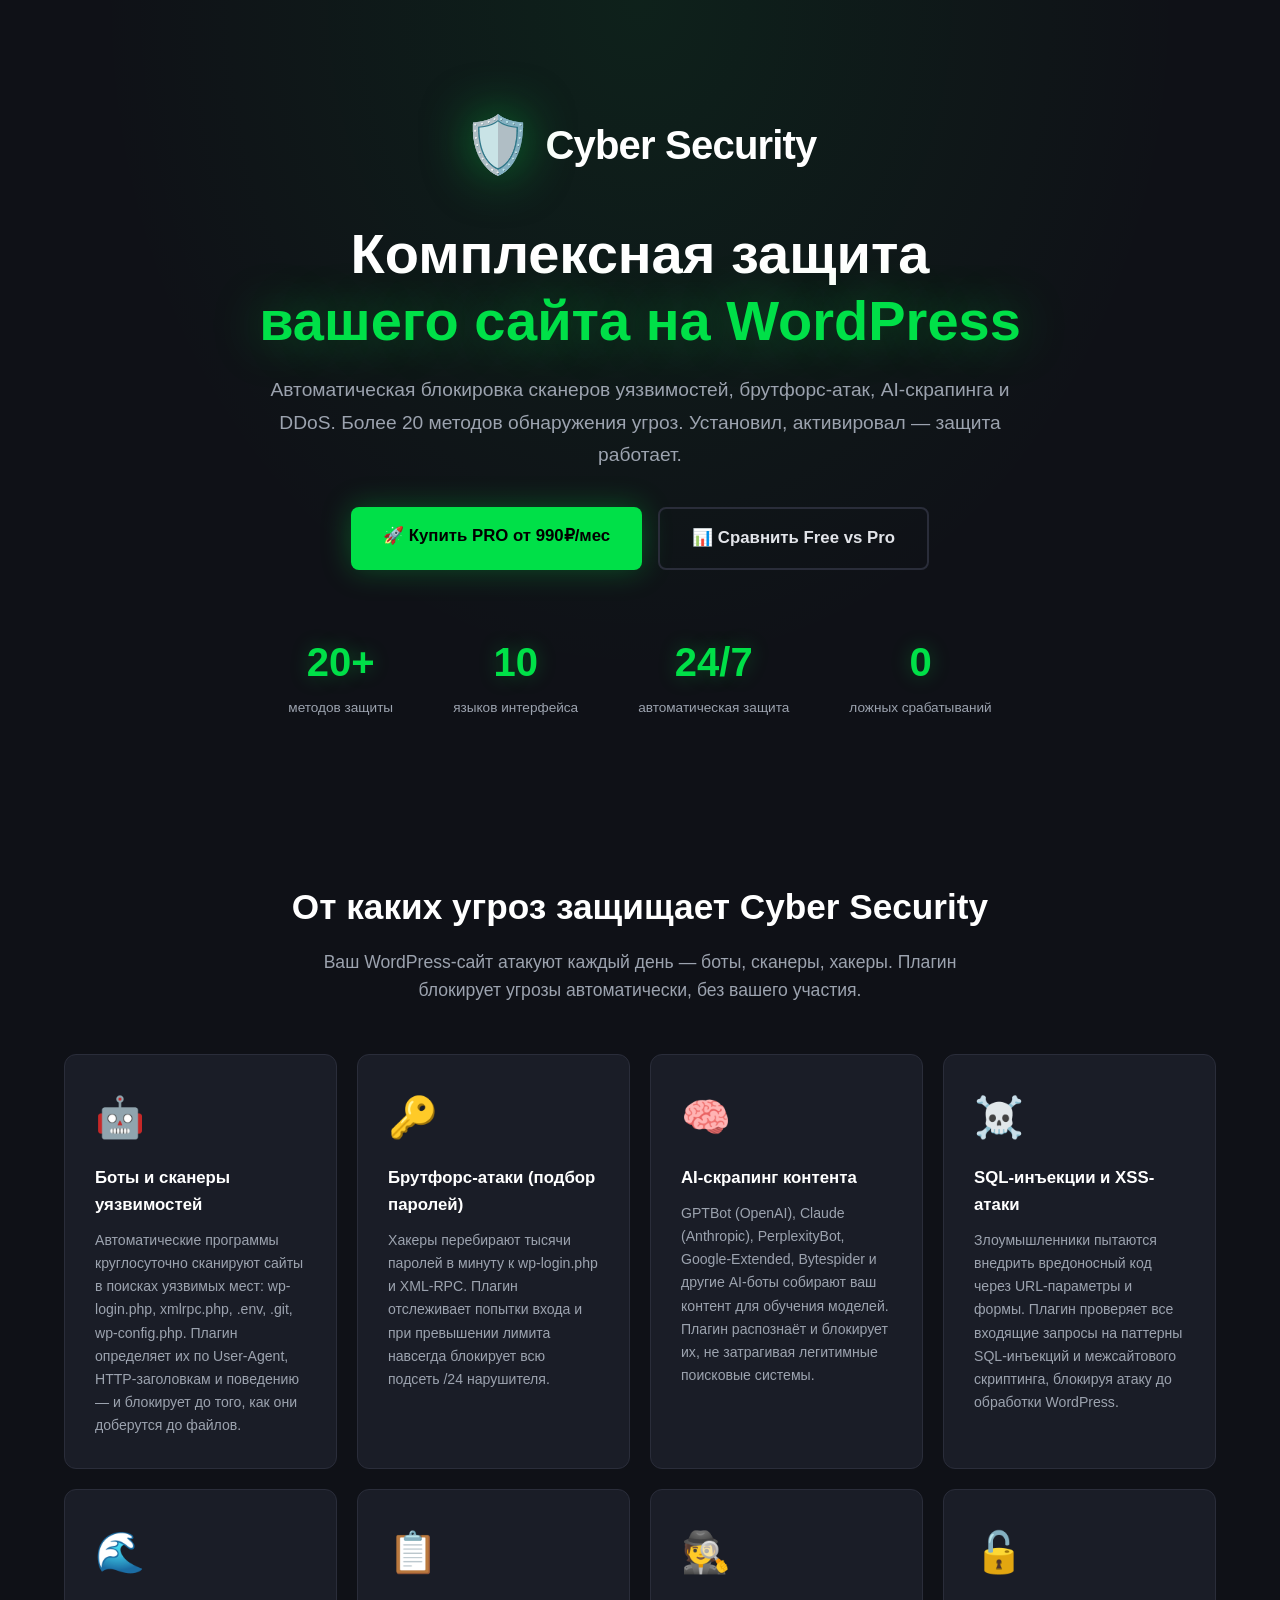
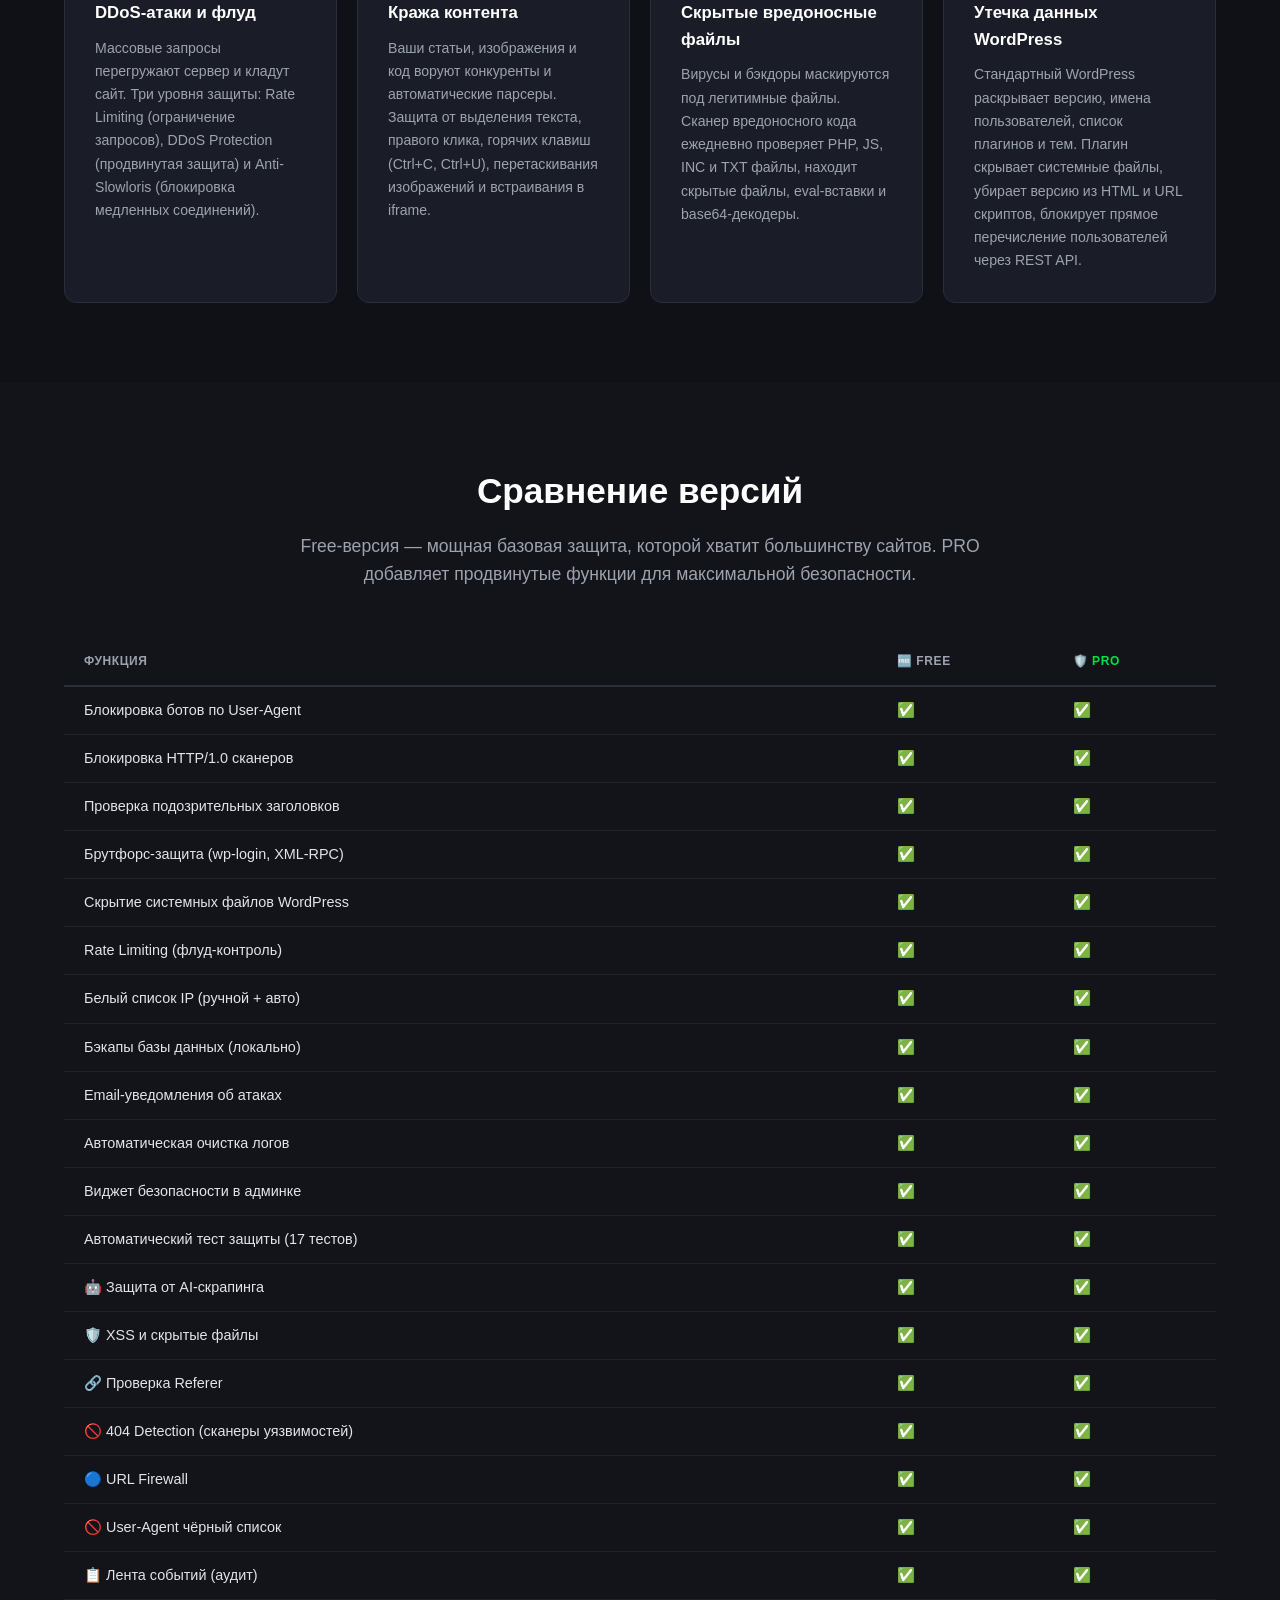
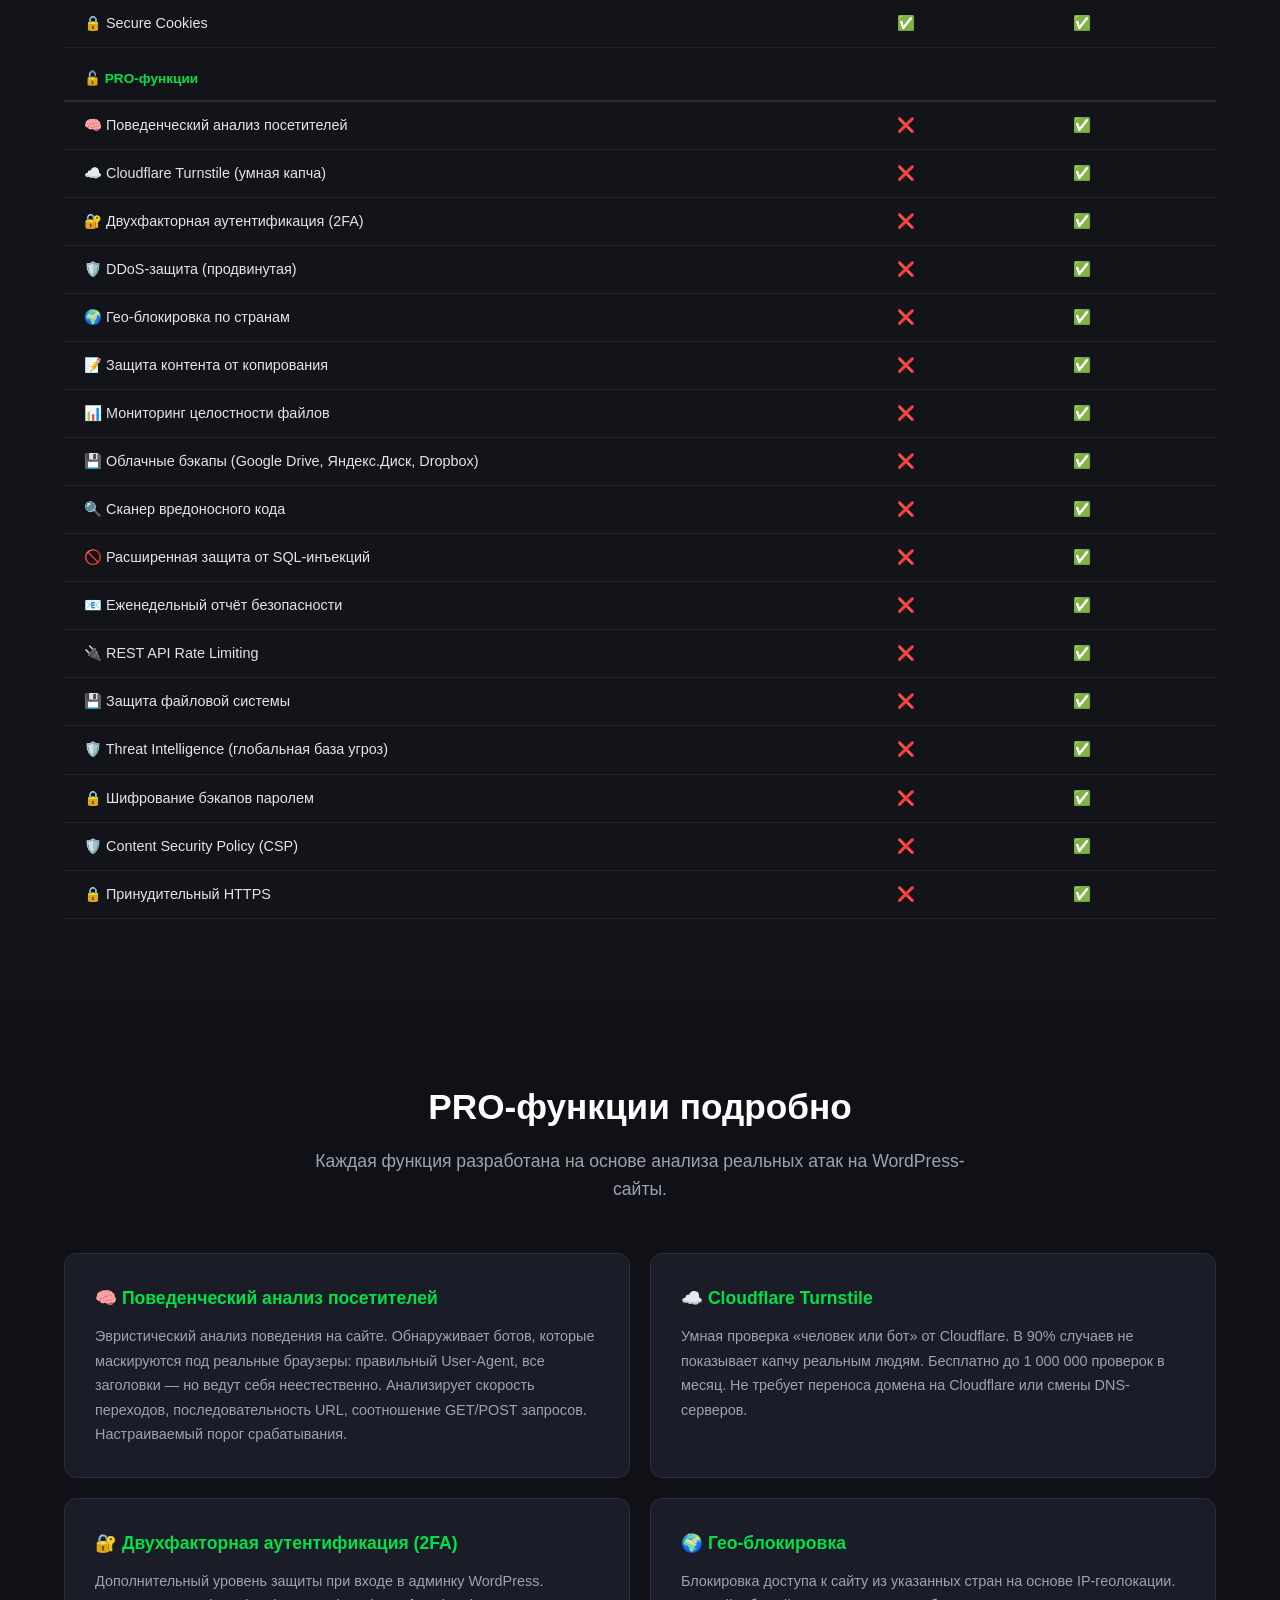
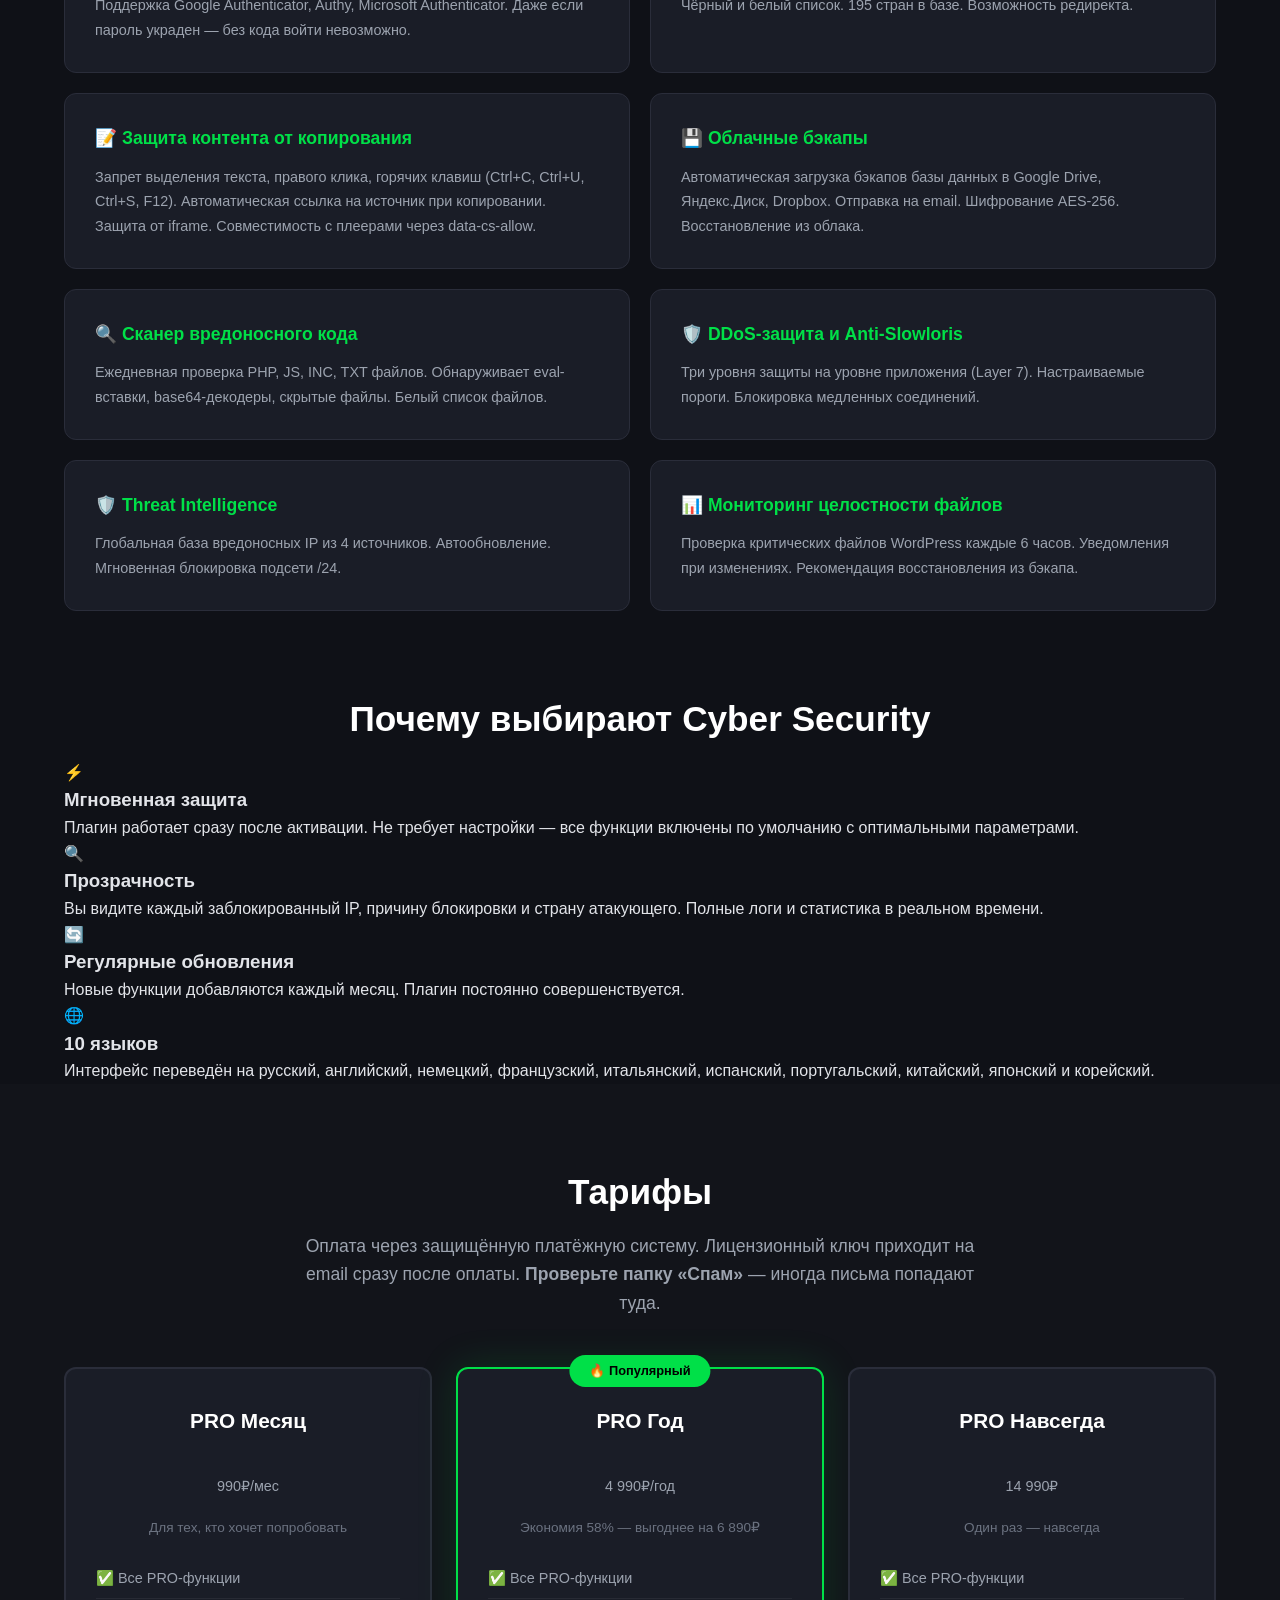
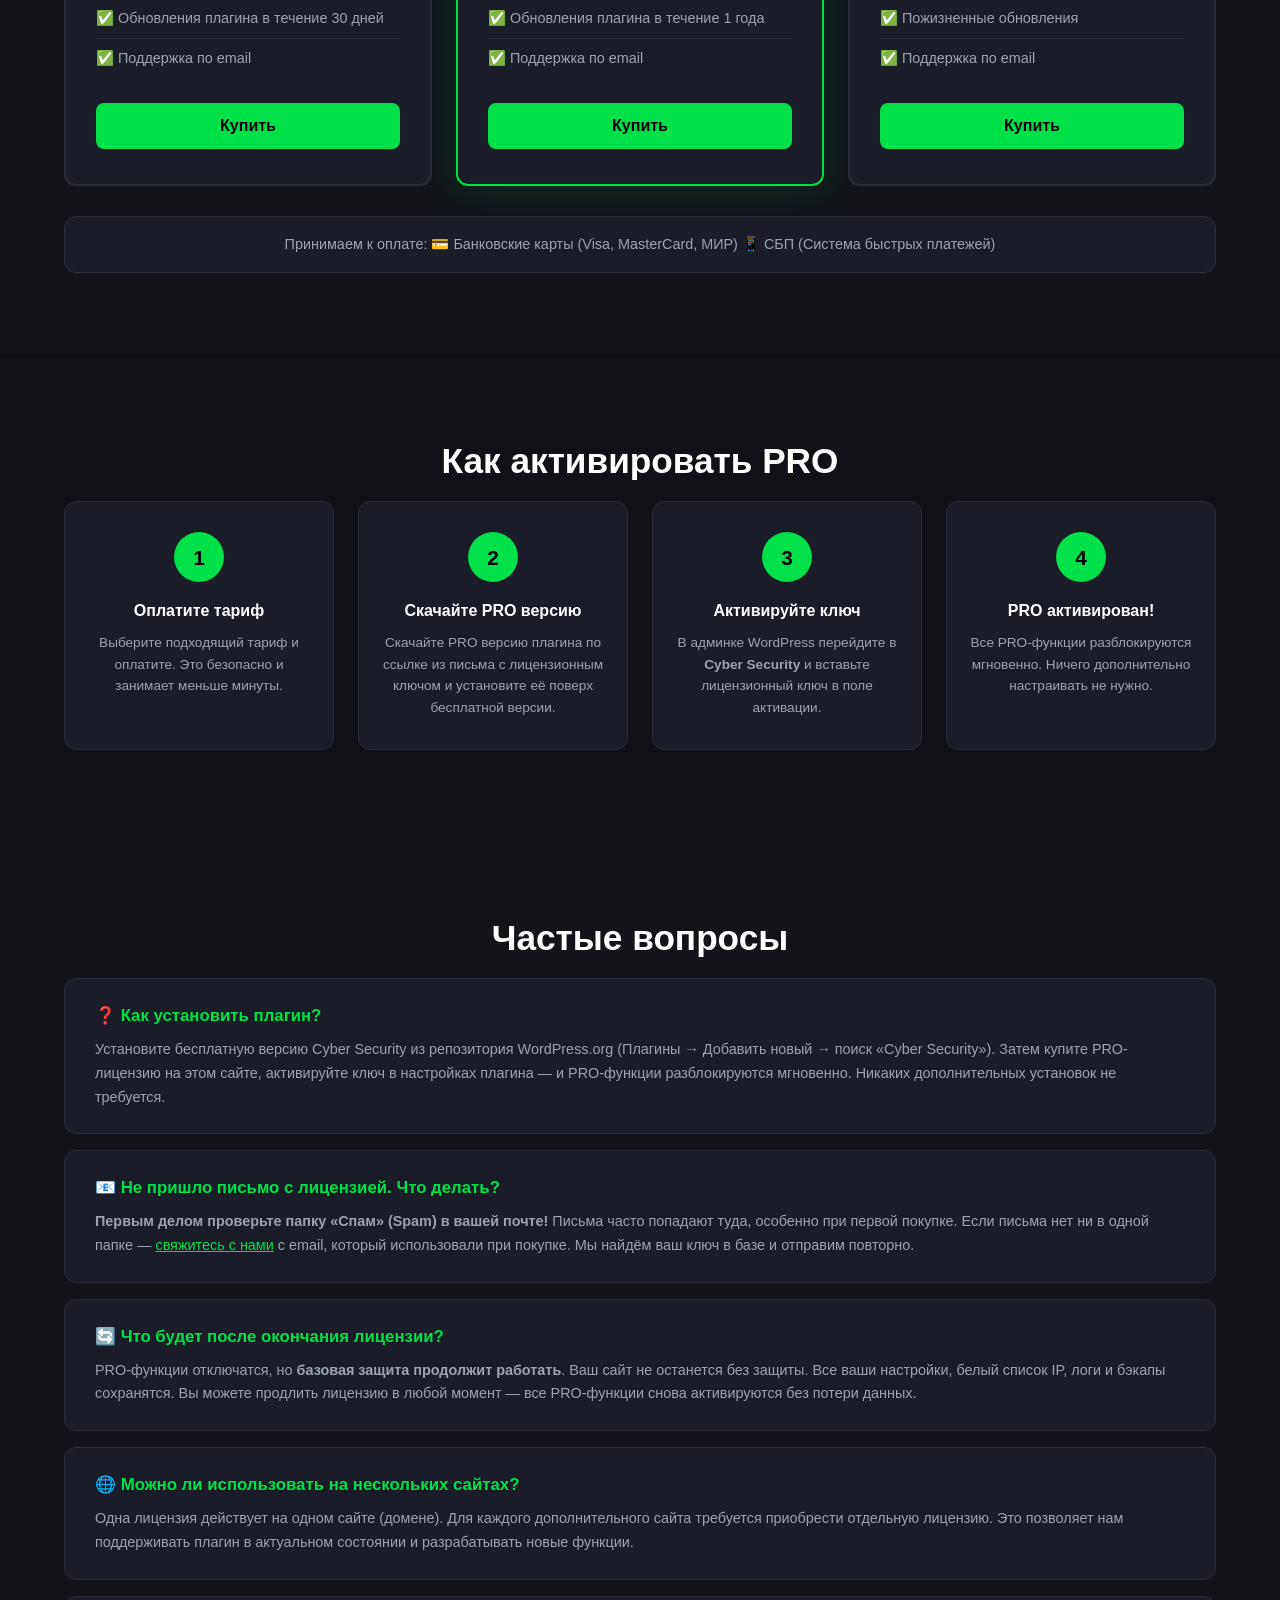
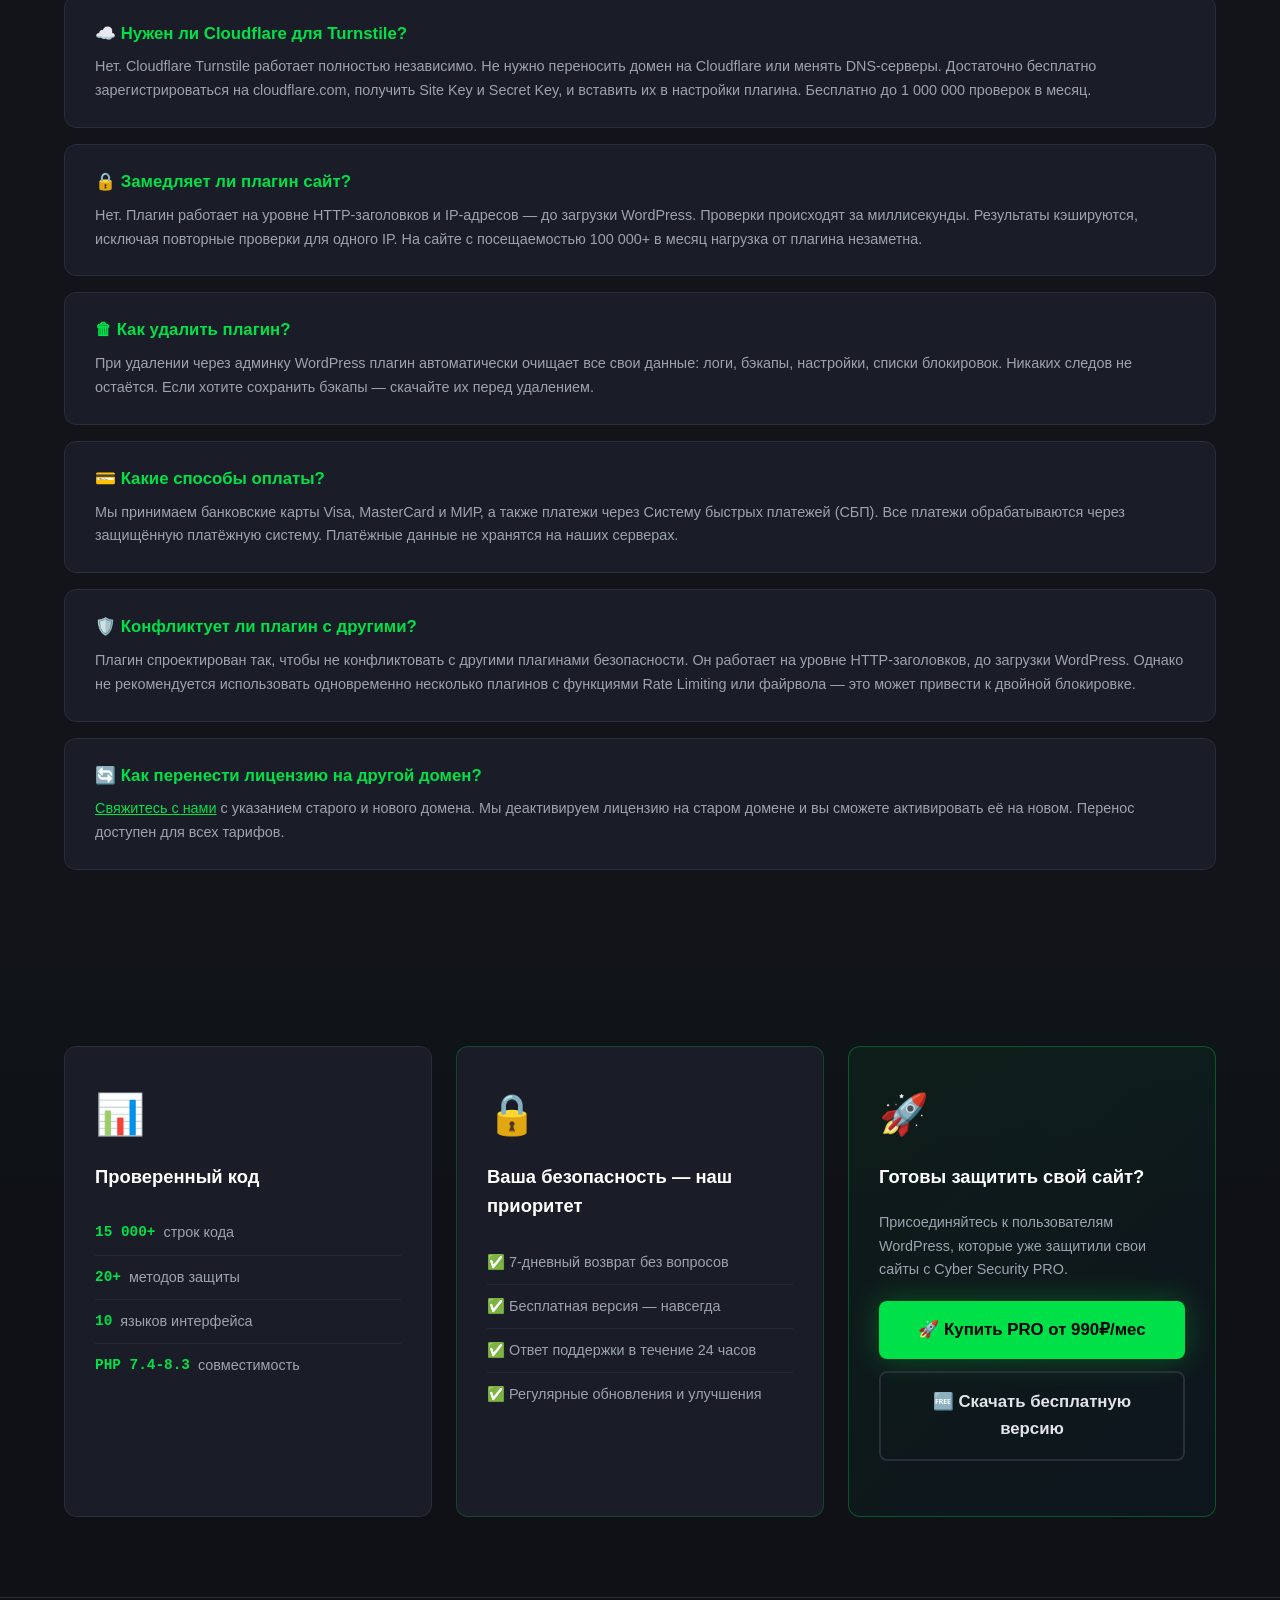
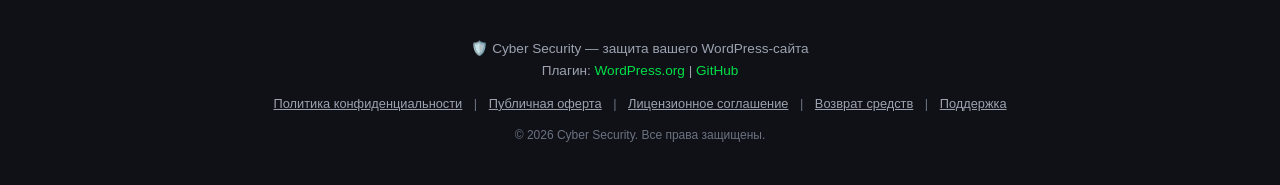
==== commit d974d4c9: "FIX Update index.html" ====
--- a/index.html
+++ b/index.html
@@ -122,7 +122,7 @@
                     <tr><td>🚫 User-Agent чёрный список</td><td>✅</td><td>✅</td></tr>
                     <tr><td>📋 Лента событий (аудит)</td><td>✅</td><td>✅</td></tr>
                     <tr><td>🔒 Secure Cookies</td><td>✅</td><td>✅</td></tr>
-                    <tr class="divider"><td colspan="3">🔓 PRO-функции</td></tr>
+                    <tr class="divider"><td colspan="3" data-i18n="divider_pro">🔓 PRO-функции</td></tr>
                     <tr><td>🧠 Поведенческий анализ посетителей</td><td>❌</td><td>✅</td></tr>
                     <tr><td>☁️ Cloudflare Turnstile (умная капча)</td><td>❌</td><td>✅</td></tr>
                     <tr><td>🔐 Двухфакторная аутентификация (2FA)</td><td>❌</td><td>✅</td></tr>
@@ -152,16 +152,16 @@
         <h2 class="section-title" data-i18n="pro_features_title">PRO-функции подробно</h2>
         <p class="section-subtitle" data-i18n="pro_features_subtitle">Каждая функция разработана на основе анализа реальных атак на WordPress-сайты.</p>
         <div class="pro-features-grid">
-            <div class="pro-feature-card"><h3>🧠 Поведенческий анализ посетителей</h3><p>Эвристический анализ поведения на сайте. Обнаруживает ботов, которые маскируются под реальные браузеры: правильный User-Agent, все заголовки — но ведут себя неестественно. Анализирует скорость переходов, последовательность URL, соотношение GET/POST запросов. Настраиваемый порог срабатывания.</p></div>
-            <div class="pro-feature-card"><h3>☁️ Cloudflare Turnstile</h3><p>Умная проверка «человек или бот» от Cloudflare. В 90% случаев не показывает капчу реальным людям. Бесплатно до 1 000 000 проверок в месяц. Не требует переноса домена на Cloudflare или смены DNS-серверов.</p></div>
-            <div class="pro-feature-card"><h3>🔐 Двухфакторная аутентификация (2FA)</h3><p>Дополнительный уровень защиты при входе в админку WordPress. Поддержка Google Authenticator, Authy, Microsoft Authenticator. Даже если пароль украден — без кода войти невозможно.</p></div>
-            <div class="pro-feature-card"><h3>🌍 Гео-блокировка</h3><p>Блокировка доступа к сайту из указанных стран на основе IP-геолокации. Чёрный и белый список. 195 стран в базе. Возможность редиректа.</p></div>
-            <div class="pro-feature-card"><h3>📝 Защита контента от копирования</h3><p>Запрет выделения текста, правого клика, горячих клавиш (Ctrl+C, Ctrl+U, Ctrl+S, F12). Автоматическая ссылка на источник при копировании. Защита от iframe. Совместимость с плеерами через data-cs-allow.</p></div>
-            <div class="pro-feature-card"><h3>💾 Облачные бэкапы</h3><p>Автоматическая загрузка бэкапов базы данных в Google Drive, Яндекс.Диск, Dropbox. Отправка на email. Шифрование AES-256. Восстановление из облака.</p></div>
-            <div class="pro-feature-card"><h3>🔍 Сканер вредоносного кода</h3><p>Ежедневная проверка PHP, JS, INC, TXT файлов. Обнаруживает eval-вставки, base64-декодеры, скрытые файлы. Белый список файлов.</p></div>
-            <div class="pro-feature-card"><h3>🛡️ DDoS-защита и Anti-Slowloris</h3><p>Три уровня защиты на уровне приложения (Layer 7). Настраиваемые пороги. Блокировка медленных соединений.</p></div>
-            <div class="pro-feature-card"><h3>🛡️ Threat Intelligence</h3><p>Глобальная база вредоносных IP из 4 источников. Автообновление. Мгновенная блокировка подсети /24.</p></div>
-            <div class="pro-feature-card"><h3>📊 Мониторинг целостности файлов</h3><p>Проверка критических файлов WordPress каждые 6 часов. Уведомления при изменениях. Рекомендация восстановления из бэкапа.</p></div>
+            <div class="pro-feature-card"><h3 data-i18n="pro1_title">🧠 Поведенческий анализ посетителей</h3><p data-i18n="pro1_desc">Эвристический анализ поведения на сайте. Обнаруживает ботов, которые маскируются под реальные браузеры: правильный User-Agent, все заголовки — но ведут себя неестественно. Анализирует скорость переходов, последовательность URL, соотношение GET/POST запросов. Настраиваемый порог срабатывания.</p></div>
+            <div class="pro-feature-card"><h3 data-i18n="pro2_title">☁️ Cloudflare Turnstile</h3><p data-i18n="pro2_desc">Умная проверка «человек или бот» от Cloudflare. В 90% случаев не показывает капчу реальным людям. Бесплатно до 1 000 000 проверок в месяц. Не требует переноса домена на Cloudflare или смены DNS-серверов.</p></div>
+            <div class="pro-feature-card"><h3 data-i18n="pro3_title">🔐 Двухфакторная аутентификация (2FA)</h3><p data-i18n="pro3_desc">Дополнительный уровень защиты при входе в админку WordPress. Поддержка Google Authenticator, Authy, Microsoft Authenticator. Даже если пароль украден — без кода войти невозможно.</p></div>
+            <div class="pro-feature-card"><h3 data-i18n="pro4_title">🌍 Гео-блокировка</h3><p data-i18n="pro4_desc">Блокировка доступа к сайту из указанных стран на основе IP-геолокации. Чёрный и белый список. 195 стран в базе. Возможность редиректа.</p></div>
+            <div class="pro-feature-card"><h3 data-i18n="pro5_title">📝 Защита контента от копирования</h3><p data-i18n="pro5_desc">Запрет выделения текста, правого клика, горячих клавиш (Ctrl+C, Ctrl+U, Ctrl+S, F12). Автоматическая ссылка на источник при копировании. Защита от iframe. Совместимость с плеерами через data-cs-allow.</p></div>
+            <div class="pro-feature-card"><h3 data-i18n="pro6_title">💾 Облачные бэкапы</h3><p data-i18n="pro6_desc">Автоматическая загрузка бэкапов базы данных в Google Drive, Яндекс.Диск, Dropbox. Отправка на email. Шифрование AES-256. Восстановление из облака.</p></div>
+            <div class="pro-feature-card"><h3 data-i18n="pro7_title">🔍 Сканер вредоносного кода</h3><p data-i18n="pro7_desc">Ежедневная проверка PHP, JS, INC, TXT файлов. Обнаруживает eval-вставки, base64-декодеры, скрытые файлы. Белый список файлов.</p></div>
+            <div class="pro-feature-card"><h3 data-i18n="pro8_title">🛡️ DDoS-защита и Anti-Slowloris</h3><p data-i18n="pro8_desc">Три уровня защиты на уровне приложения (Layer 7). Настраиваемые пороги. Блокировка медленных соединений.</p></div>
+            <div class="pro-feature-card"><h3 data-i18n="pro9_title">🛡️ Threat Intelligence</h3><p data-i18n="pro9_desc">Глобальная база вредоносных IP из 4 источников. Автообновление. Мгновенная блокировка подсети /24.</p></div>
+            <div class="pro-feature-card"><h3 data-i18n="pro10_title">📊 Мониторинг целостности файлов</h3><p data-i18n="pro10_desc">Проверка критических файлов WordPress каждые 6 часов. Уведомления при изменениях. Рекомендация восстановления из бэкапа.</p></div>
         </div>
     </div>
 </section>
@@ -171,10 +171,10 @@
     <div class="container">
         <h2 class="section-title" data-i18n="why_us_title">Почему выбирают Cyber Security</h2>
         <div class="why-us-grid">
-            <div class="why-us-card"><div class="why-us-icon" aria-label="Lightning">⚡</div><h3>Мгновенная защита</h3><p>Плагин работает сразу после активации. Не требует настройки — все функции включены по умолчанию с оптимальными параметрами.</p></div>
-            <div class="why-us-card"><div class="why-us-icon" aria-label="Magnifier">🔍</div><h3>Прозрачность</h3><p>Вы видите каждый заблокированный IP, причину блокировки и страну атакующего. Полные логи и статистика в реальном времени.</p></div>
-            <div class="why-us-card"><div class="why-us-icon" aria-label="Refresh">🔄</div><h3>Регулярные обновления</h3><p>Новые функции добавляются каждый месяц. Плагин постоянно совершенствуется.</p></div>
-            <div class="why-us-card"><div class="why-us-icon" aria-label="Globe">🌐</div><h3>10 языков</h3><p>Интерфейс переведён на русский, английский, немецкий, французский, итальянский, испанский, португальский, китайский, японский и корейский.</p></div>
+            <div class="why-us-card"><div class="why-us-icon" aria-label="Lightning">⚡</div><h3 data-i18n="why_us_1_title">Мгновенная защита</h3><p data-i18n="why_us_1_desc">Плагин работает сразу после активации. Не требует настройки — все функции включены по умолчанию с оптимальными параметрами.</p></div>
+            <div class="why-us-card"><div class="why-us-icon" aria-label="Magnifier">🔍</div><h3 data-i18n="why_us_2_title">Прозрачность</h3><p data-i18n="why_us_2_desc">Вы видите каждый заблокированный IP, причину блокировки и страну атакующего. Полные логи и статистика в реальном времени.</p></div>
+            <div class="why-us-card"><div class="why-us-icon" aria-label="Refresh">🔄</div><h3 data-i18n="why_us_3_title">Регулярные обновления</h3><p data-i18n="why_us_3_desc">Новые функции добавляются каждый месяц. Плагин постоянно совершенствуется.</p></div>
+            <div class="why-us-card"><div class="why-us-icon" aria-label="Globe">🌐</div><h3 data-i18n="why_us_4_title">10 языков</h3><p data-i18n="why_us_4_desc">Интерфейс переведён на русский, английский, немецкий, французский, итальянский, испанский, португальский, китайский, японский и корейский.</p></div>
         </div>
     </div>
 </section>
@@ -185,23 +185,23 @@
         <h2 class="section-title" data-i18n="pricing_title">Тарифы</h2>
         <p class="section-subtitle" data-i18n-html="pricing_subtitle">Оплата через защищённую платёжную систему. Лицензионный ключ приходит на email сразу после оплаты. <strong>Проверьте папку «Спам»</strong> — иногда письма попадают туда.</p>
         <div class="pricing">
-            <div class="plan"><div class="plan-name">PRO Месяц</div><div class="plan-price"><span class="plan-price-num">990₽</span><span class="plan-price-period">/мес</span></div><p class="plan-desc">Для тех, кто хочет попробовать</p><ul><li>✅ Все PRO-функции</li><li>✅ Обновления плагина в течение 30 дней</li><li>✅ Поддержка по email</li></ul><button onclick="buyPlan('monthly')" class="btn-buy">Купить</button></div>
-            <div class="plan featured"><div class="plan-badge">🔥 Популярный</div><div class="plan-name">PRO Год</div><div class="plan-price"><span class="plan-price-num">4 990₽</span><span class="plan-price-period">/год</span></div><p class="plan-desc">Экономия 58% — выгоднее на 6 890₽</p><ul><li>✅ Все PRO-функции</li><li>✅ Обновления плагина в течение 1 года</li><li>✅ Поддержка по email</li></ul><button onclick="buyPlan('yearly')" class="btn-buy">Купить</button></div>
-            <div class="plan"><div class="plan-name">PRO Навсегда</div><div class="plan-price"><span class="plan-price-num">14 990₽</span></div><p class="plan-desc">Один раз — навсегда</p><ul><li>✅ Все PRO-функции</li><li>✅ Пожизненные обновления</li><li>✅ Поддержка по email</li></ul><button onclick="buyPlan('lifetime')" class="btn-buy">Купить</button></div>
-        </div>
-        <div class="payment-methods"><span>Принимаем к оплате:</span> <span class="payment-icon">💳</span> Банковские карты (Visa, MasterCard, МИР) <span class="payment-icon">📱</span> СБП (Система быстрых платежей)</div>
+            <div class="plan"><div class="plan-name" data-i18n="plan_month">PRO Месяц</div><div class="plan-price"><span class="plan-price-num" data-i18n="plan_price_monthly">990₽</span><span class="plan-price-period" data-i18n="plan_price_period_monthly">/мес</span></div><p class="plan-desc" data-i18n="plan_month_desc">Для тех, кто хочет попробовать</p><ul><li data-i18n="plan_feature1">✅ Все PRO-функции</li><li data-i18n="plan_feature_updates">✅ Обновления плагина в течение 30 дней</li><li data-i18n="plan_feature_support">✅ Поддержка по email</li></ul><button onclick="buyPlan('monthly')" class="btn-buy" data-i18n="btn_buy">Купить</button></div>
+            <div class="plan featured"><div class="plan-badge" data-i18n="badge_popular">🔥 Популярный</div><div class="plan-name" data-i18n="plan_year">PRO Год</div><div class="plan-price"><span class="plan-price-num" data-i18n="plan_price_yearly">4 990₽</span><span class="plan-price-period" data-i18n="plan_price_period_yearly">/год</span></div><p class="plan-desc" data-i18n="plan_year_desc">Экономия 58% — выгоднее на 6 890₽</p><ul><li data-i18n="plan_feature1">✅ Все PRO-функции</li><li data-i18n="plan_feature_updates_year">✅ Обновления плагина в течение 1 года</li><li data-i18n="plan_feature_support">✅ Поддержка по email</li></ul><button onclick="buyPlan('yearly')" class="btn-buy" data-i18n="btn_buy">Купить</button></div>
+            <div class="plan"><div class="plan-name" data-i18n="plan_lifetime">PRO Навсегда</div><div class="plan-price"><span class="plan-price-num" data-i18n="plan_price_lifetime">14 990₽</span></div><p class="plan-desc" data-i18n="plan_lifetime_desc">Один раз — навсегда</p><ul><li data-i18n="plan_feature1">✅ Все PRO-функции</li><li data-i18n="plan_feature_lifetime">✅ Пожизненные обновления</li><li data-i18n="plan_feature_support">✅ Поддержка по email</li></ul><button onclick="buyPlan('lifetime')" class="btn-buy" data-i18n="btn_buy">Купить</button></div>
+        </div>
+        <div class="payment-methods"><span data-i18n="payment_methods">Принимаем к оплате:</span> <span class="payment-icon">💳</span> <span data-i18n="payment_cards">Банковские карты (Visa, MasterCard, МИР)</span> <span class="payment-icon">📱</span> <span data-i18n="payment_sbp">СБП (Система быстрых платежей)</span></div>
     </div>
 </section>
 
 <!-- HOW IT WORKS -->
 <section class="how-it-works">
     <div class="container">
-        <h2 class="section-title">Как активировать PRO</h2>
+        <h2 class="section-title" data-i18n="how_title">Как активировать PRO</h2>
         <div class="steps">
-            <div class="step"><div class="step-number">1</div><h3>Оплатите тариф</h3><p>Выберите подходящий тариф и оплатите. Это безопасно и занимает меньше минуты.</p></div>
-            <div class="step"><div class="step-number">2</div><h3>Скачайте PRO версию</h3><p>Скачайте PRO версию плагина по ссылке из письма с лицензионным ключом и установите её поверх бесплатной версии.</p></div>
-            <div class="step"><div class="step-number">3</div><h3>Активируйте ключ</h3><p>В админке WordPress перейдите в <strong>Cyber Security</strong> и вставьте лицензионный ключ в поле активации.</p></div>
-            <div class="step"><div class="step-number">4</div><h3>PRO активирован!</h3><p>Все PRO-функции разблокируются мгновенно. Ничего дополнительно настраивать не нужно.</p></div>
+            <div class="step"><div class="step-number">1</div><h3 data-i18n="step1_title">Оплатите тариф</h3><p data-i18n="step1_desc">Выберите подходящий тариф и оплатите. Это безопасно и занимает меньше минуты.</p></div>
+            <div class="step"><div class="step-number">2</div><h3 data-i18n="step2_title">Скачайте PRO версию</h3><p data-i18n="step2_desc">Скачайте PRO версию плагина по ссылке из письма с лицензионным ключом и установите её поверх бесплатной версии.</p></div>
+            <div class="step"><div class="step-number">3</div><h3 data-i18n="step3_title">Активируйте ключ</h3><p data-i18n="step3_desc">В админке WordPress перейдите в <strong>Cyber Security</strong> и вставьте лицензионный ключ в поле активации.</p></div>
+            <div class="step"><div class="step-number">4</div><h3 data-i18n="step4_title">PRO активирован!</h3><p data-i18n="step4_desc">Все PRO-функции разблокируются мгновенно. Ничего дополнительно настраивать не нужно.</p></div>
         </div>
     </div>
 </section>
@@ -209,13 +209,17 @@
 <!-- FAQ -->
 <section class="faq">
     <div class="container">
-        <h2 class="section-title">Частые вопросы</h2>
-        <div class="faq-item"><h3>❓ Как установить плагин?</h3><p>Установите бесплатную версию Cyber Security из репозитория WordPress.org (Плагины → Добавить новый → поиск «Cyber Security»). Затем купите PRO-лицензию на этом сайте, активируйте ключ в настройках плагина — и PRO-функции разблокируются мгновенно. Никаких дополнительных установок не требуется.</p></div>
-        <div class="faq-item"><h3>📧 Не пришло письмо с лицензией. Что делать?</h3><p><strong>Первым делом проверьте папку «Спам» (Spam) в вашей почте!</strong> Письма часто попадают туда, особенно при первой покупке. Если письма нет ни в одной папке — <a href="docs/contact">свяжитесь с нами</a> с email, который использовали при покупке. Мы найдём ваш ключ в базе и отправим повторно.</p></div>
-        <div class="faq-item"><h3>🔄 Что будет после окончания лицензии?</h3><p>PRO-функции отключатся, но <strong>базовая защита продолжит работать</strong>. Ваш сайт не останется без защиты. Все ваши настройки, белый список IP, логи и бэкапы сохранятся. Вы можете продлить лицензию в любой момент — все PRO-функции снова активируются без потери данных.</p></div>
-        <div class="faq-item"><h3>🌐 Можно ли использовать на нескольких сайтах?</h3><p>Одна лицензия действует на одном сайте (домене). Для каждого дополнительного сайта требуется приобрести отдельную лицензию. Это позволяет нам поддерживать плагин в актуальном состоянии и разрабатывать новые функции.</p></div>
-        <div class="faq-item"><h3>🔒 Замедляет ли плагин сайт?</h3><p>Нет. Плагин работает на уровне HTTP-заголовков и IP-адресов — до загрузки WordPress. Проверки происходят за миллисекунды. Результаты кэшируются, исключая повторные проверки для одного IP. На сайте с посещаемостью 100 000+ в месяц нагрузка от плагина незаметна.</p></div>
-        <div class="faq-item"><h3>🗑 Как удалить плагин?</h3><p>При удалении через админку WordPress плагин автоматически очищает все свои данные: логи, бэкапы, настройки, списки блокировок. Никаких следов не остаётся. Если хотите сохранить бэкапы — скачайте их перед удалением.</p></div>
+        <h2 class="section-title" data-i18n="faq_title">Частые вопросы</h2>
+        <div class="faq-item"><h3 data-i18n="faq1_q">❓ Как установить плагин?</h3><p data-i18n="faq1_a">Установите бесплатную версию Cyber Security из репозитория WordPress.org (Плагины → Добавить новый → поиск «Cyber Security»). Затем купите PRO-лицензию на этом сайте, активируйте ключ в настройках плагина — и PRO-функции разблокируются мгновенно. Никаких дополнительных установок не требуется.</p></div>
+        <div class="faq-item"><h3 data-i18n="faq2_q">📧 Не пришло письмо с лицензией. Что делать?</h3><p data-i18n-html="faq2_a"><strong>Первым делом проверьте папку «Спам» (Spam) в вашей почте!</strong> Письма часто попадают туда, особенно при первой покупке. Если письма нет ни в одной папке — <a href="docs/contact">свяжитесь с нами</a> с email, который использовали при покупке. Мы найдём ваш ключ в базе и отправим повторно.</p></div>
+        <div class="faq-item"><h3 data-i18n="faq3_q">🔄 Что будет после окончания лицензии?</h3><p data-i18n="faq3_a">PRO-функции отключатся, но <strong>базовая защита продолжит работать</strong>. Ваш сайт не останется без защиты. Все ваши настройки, белый список IP, логи и бэкапы сохранятся. Вы можете продлить лицензию в любой момент — все PRO-функции снова активируются без потери данных.</p></div>
+        <div class="faq-item"><h3 data-i18n="faq4_q">🌐 Можно ли использовать на нескольких сайтах?</h3><p data-i18n="faq4_a">Одна лицензия действует на одном сайте (домене). Для каждого дополнительного сайта требуется приобрести отдельную лицензию. Это позволяет нам поддерживать плагин в актуальном состоянии и разрабатывать новые функции.</p></div>
+        <div class="faq-item"><h3 data-i18n="faq5_q">☁️ Нужен ли Cloudflare для Turnstile?</h3><p data-i18n="faq5_a">Нет. Cloudflare Turnstile работает полностью независимо. Не нужно переносить домен на Cloudflare или менять DNS-серверы. Достаточно бесплатно зарегистрироваться на cloudflare.com, получить Site Key и Secret Key, и вставить их в настройки плагина. Бесплатно до 1 000 000 проверок в месяц.</p></div>
+        <div class="faq-item"><h3 data-i18n="faq6_q">🔒 Замедляет ли плагин сайт?</h3><p data-i18n="faq6_a">Нет. Плагин работает на уровне HTTP-заголовков и IP-адресов — до загрузки WordPress. Проверки происходят за миллисекунды. Результаты кэшируются, исключая повторные проверки для одного IP. На сайте с посещаемостью 100 000+ в месяц нагрузка от плагина незаметна.</p></div>
+        <div class="faq-item"><h3 data-i18n="faq7_q">🗑 Как удалить плагин?</h3><p data-i18n="faq7_a">При удалении через админку WordPress плагин автоматически очищает все свои данные: логи, бэкапы, настройки, списки блокировок. Никаких следов не остаётся. Если хотите сохранить бэкапы — скачайте их перед удалением.</p></div>
+        <div class="faq-item"><h3 data-i18n="faq8_q">💳 Какие способы оплаты?</h3><p data-i18n="faq8_a">Мы принимаем банковские карты Visa, MasterCard и МИР, а также платежи через Систему быстрых платежей (СБП). Все платежи обрабатываются через защищённую платёжную систему. Платёжные данные не хранятся на наших серверах.</p></div>
+        <div class="faq-item"><h3 data-i18n="faq9_q">🛡️ Конфликтует ли плагин с другими?</h3><p data-i18n="faq9_a">Плагин спроектирован так, чтобы не конфликтовать с другими плагинами безопасности. Он работает на уровне HTTP-заголовков, до загрузки WordPress. Однако не рекомендуется использовать одновременно несколько плагинов с функциями Rate Limiting или файрвола — это может привести к двойной блокировке.</p></div>
+        <div class="faq-item"><h3 data-i18n="faq10_q">🔄 Как перенести лицензию на другой домен?</h3><p data-i18n-html="faq10_a"><a href="docs/contact">Свяжитесь с нами</a> с указанием старого и нового домена. Мы деактивируем лицензию на старом домене и вы сможете активировать её на новом. Перенос доступен для всех тарифов.</p></div>
     </div>
 </section>
 
@@ -223,9 +227,9 @@
 <section class="cta-final">
     <div class="container">
         <div class="cta-final-grid">
-            <div class="cta-card"><div class="cta-card-icon" aria-label="Chart">📊</div><h3>Проверенный код</h3><ul class="cta-stats-list"><li><span class="cta-stat-num">15 000+</span> строк кода</li><li><span class="cta-stat-num">20+</span> методов защиты</li><li><span class="cta-stat-num">10</span> языков интерфейса</li><li><span class="cta-stat-num">PHP 7.4-8.3</span> совместимость</li></ul></div>
-            <div class="cta-card cta-card-guarantee"><div class="cta-card-icon" aria-label="Lock">🔒</div><h3>Ваша безопасность — наш приоритет</h3><ul class="cta-guarantee-list"><li>✅ 7-дневный возврат без вопросов</li><li>✅ Бесплатная версия — навсегда</li><li>✅ Ответ поддержки в течение 24 часов</li><li>✅ Регулярные обновления и улучшения</li></ul></div>
-            <div class="cta-card cta-card-action"><div class="cta-card-icon" aria-label="Rocket">🚀</div><h3>Готовы защитить свой сайт?</h3><p>Присоединяйтесь к пользователям WordPress, которые уже защитили свои сайты с Cyber Security PRO.</p><div class="cta-buttons"><a href="#pricing" class="btn btn-green">🚀 Купить PRO от 990₽/мес</a><a href="https://wordpress.org/plugins/cyber-security/" target="_blank" class="btn btn-outline">🆓 Скачать бесплатную версию</a></div></div>
+            <div class="cta-card"><div class="cta-card-icon" aria-label="Chart">📊</div><h3 data-i18n="cta_stats_title">Проверенный код</h3><ul class="cta-stats-list"><li><span class="cta-stat-num">15 000+</span> <span data-i18n="cta_stat_lines">строк кода</span></li><li><span class="cta-stat-num">20+</span> <span data-i18n="cta_stat_methods">методов защиты</span></li><li><span class="cta-stat-num">10</span> <span data-i18n="cta_stat_langs">языков интерфейса</span></li><li><span class="cta-stat-num">PHP 7.4-8.3</span> <span data-i18n="cta_stat_php">совместимость</span></li></ul></div>
+            <div class="cta-card cta-card-guarantee"><div class="cta-card-icon" aria-label="Lock">🔒</div><h3 data-i18n="cta_guarantee_title">Ваша безопасность — наш приоритет</h3><ul class="cta-guarantee-list"><li data-i18n="cta_guarantee_1">✅ 7-дневный возврат без вопросов</li><li data-i18n="cta_guarantee_2">✅ Бесплатная версия — навсегда</li><li data-i18n="cta_guarantee_3">✅ Ответ поддержки в течение 24 часов</li><li data-i18n="cta_guarantee_4">✅ Регулярные обновления и улучшения</li></ul></div>
+            <div class="cta-card cta-card-action"><div class="cta-card-icon" aria-label="Rocket">🚀</div><h3 data-i18n="cta_action_title">Готовы защитить свой сайт?</h3><p data-i18n="cta_action_desc">Присоединяйтесь к пользователям WordPress, которые уже защитили свои сайты с Cyber Security PRO.</p><div class="cta-buttons"><a href="#pricing" class="btn btn-green" data-i18n="cta_btn_buy">🚀 Купить PRO от 990₽/мес</a><a href="https://wordpress.org/plugins/cyber-security/" target="_blank" class="btn btn-outline" data-i18n="cta_btn_free">🆓 Скачать бесплатную версию</a></div></div>
         </div>
     </div>
 </section>
@@ -233,22 +237,22 @@
 <!-- FOOTER -->
 <footer class="footer">
     <div class="container">
-        <p>🛡️ Cyber Security — защита вашего WordPress-сайта</p>
+        <p data-i18n="footer_text">🛡️ Cyber Security — защита вашего WordPress-сайта</p>
         <p>Плагин: <a href="https://wordpress.org/plugins/cyber-security/">WordPress.org</a> | <a href="https://github.com/gataurus/cyber-security">GitHub</a></p>
-        <div class="footer-links"><a href="docs/privacy">Политика конфиденциальности</a> <span>|</span> <a href="docs/terms">Публичная оферта</a> <span>|</span> <a href="docs/license">Лицензионное соглашение</a> <span>|</span> <a href="docs/refund">Возврат средств</a> <span>|</span> <a href="docs/contact">Контакты</a></div>
-        <p class="copyright">© 2026 Cyber Security. Все права защищены.</p>
+        <div class="footer-links"><a href="docs/privacy" data-i18n="footer_privacy">Политика конфиденциальности</a> <span>|</span> <a href="docs/terms" data-i18n="footer_terms">Публичная оферта</a> <span>|</span> <a href="docs/license" data-i18n="footer_license">Лицензионное соглашение</a> <span>|</span> <a href="docs/refund" data-i18n="footer_refund">Возврат средств</a> <span>|</span> <a href="docs/contact" data-i18n="footer_contact_page">Поддержка</a></div>
+        <p class="copyright" data-i18n="footer_copyright">© 2026 Cyber Security. Все права защищены.</p>
     </div>
 </footer>
 
 <!-- MODAL -->
 <div id="email-modal" class="modal" style="display:none;">
     <div class="modal-content">
-        <h2>Введите email для получения ключа</h2>
-        <p><strong>Лицензионный ключ и ссылка на скачивание PRO версии будут отправлены на этот адрес сразу после оплаты. Проверьте папку «Спам»!</strong></p>
-        <input type="email" id="email-input" placeholder="your@email.com" required>
-        <p id="email-error" style="color:#ff4040;display:none;">Введите корректный email</p>
-        <button onclick="confirmEmail()" class="btn-buy">Продолжить</button>
-        <button onclick="closeModal()" class="btn-cancel">Отмена</button>
+        <h2 data-i18n="modal_title">Введите email для получения ключа</h2>
+        <p data-i18n-html="modal_desc"><strong>Лицензионный ключ и ссылка на скачивание PRO версии будут отправлены на этот адрес сразу после оплаты. Проверьте папку «Спам»!</strong></p>
+        <input type="email" id="email-input" data-i18n-placeholder="modal_placeholder" placeholder="your@email.com" required>
+        <p id="email-error" style="color:#ff4040;display:none;" data-i18n="modal_error">Введите корректный email</p>
+        <button onclick="confirmEmail()" class="btn-buy" data-i18n="modal_continue">Продолжить</button>
+        <button onclick="closeModal()" class="btn-cancel" data-i18n="modal_cancel">Отмена</button>
     </div>
 </div>
 
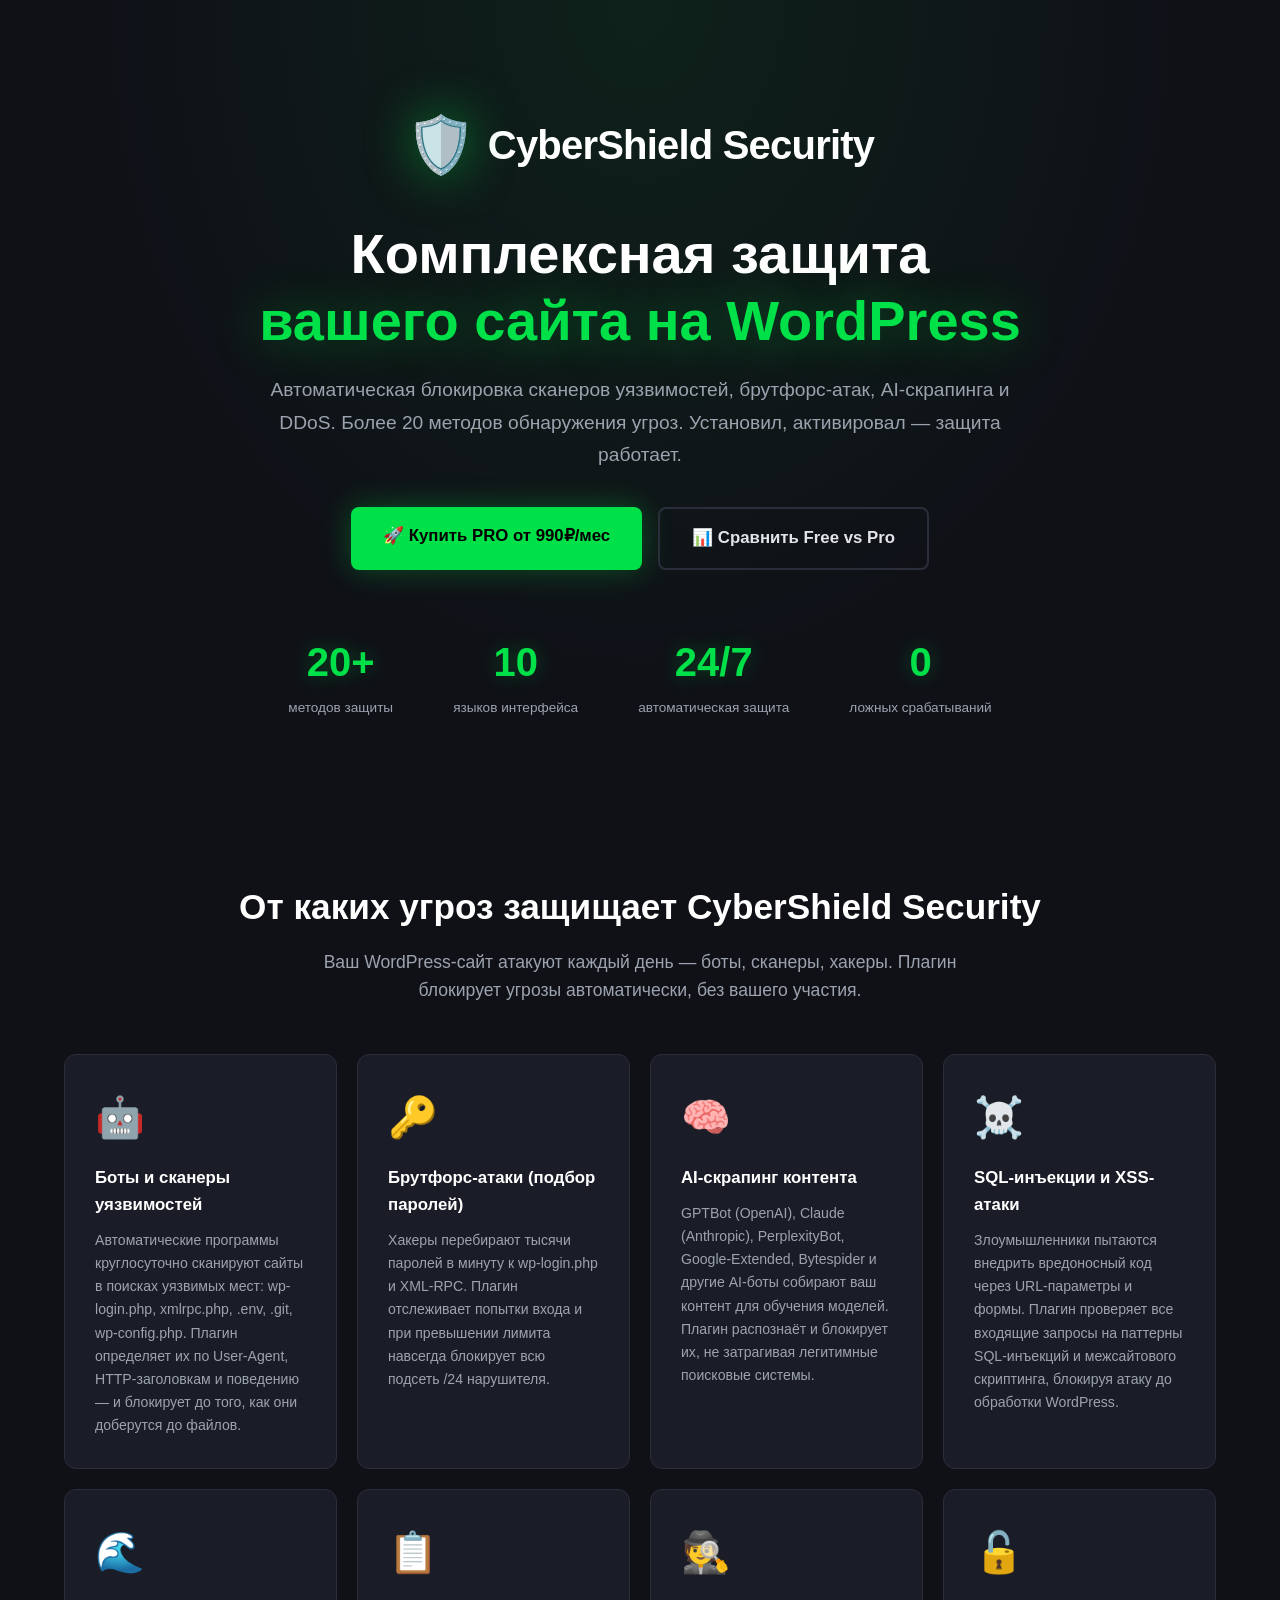
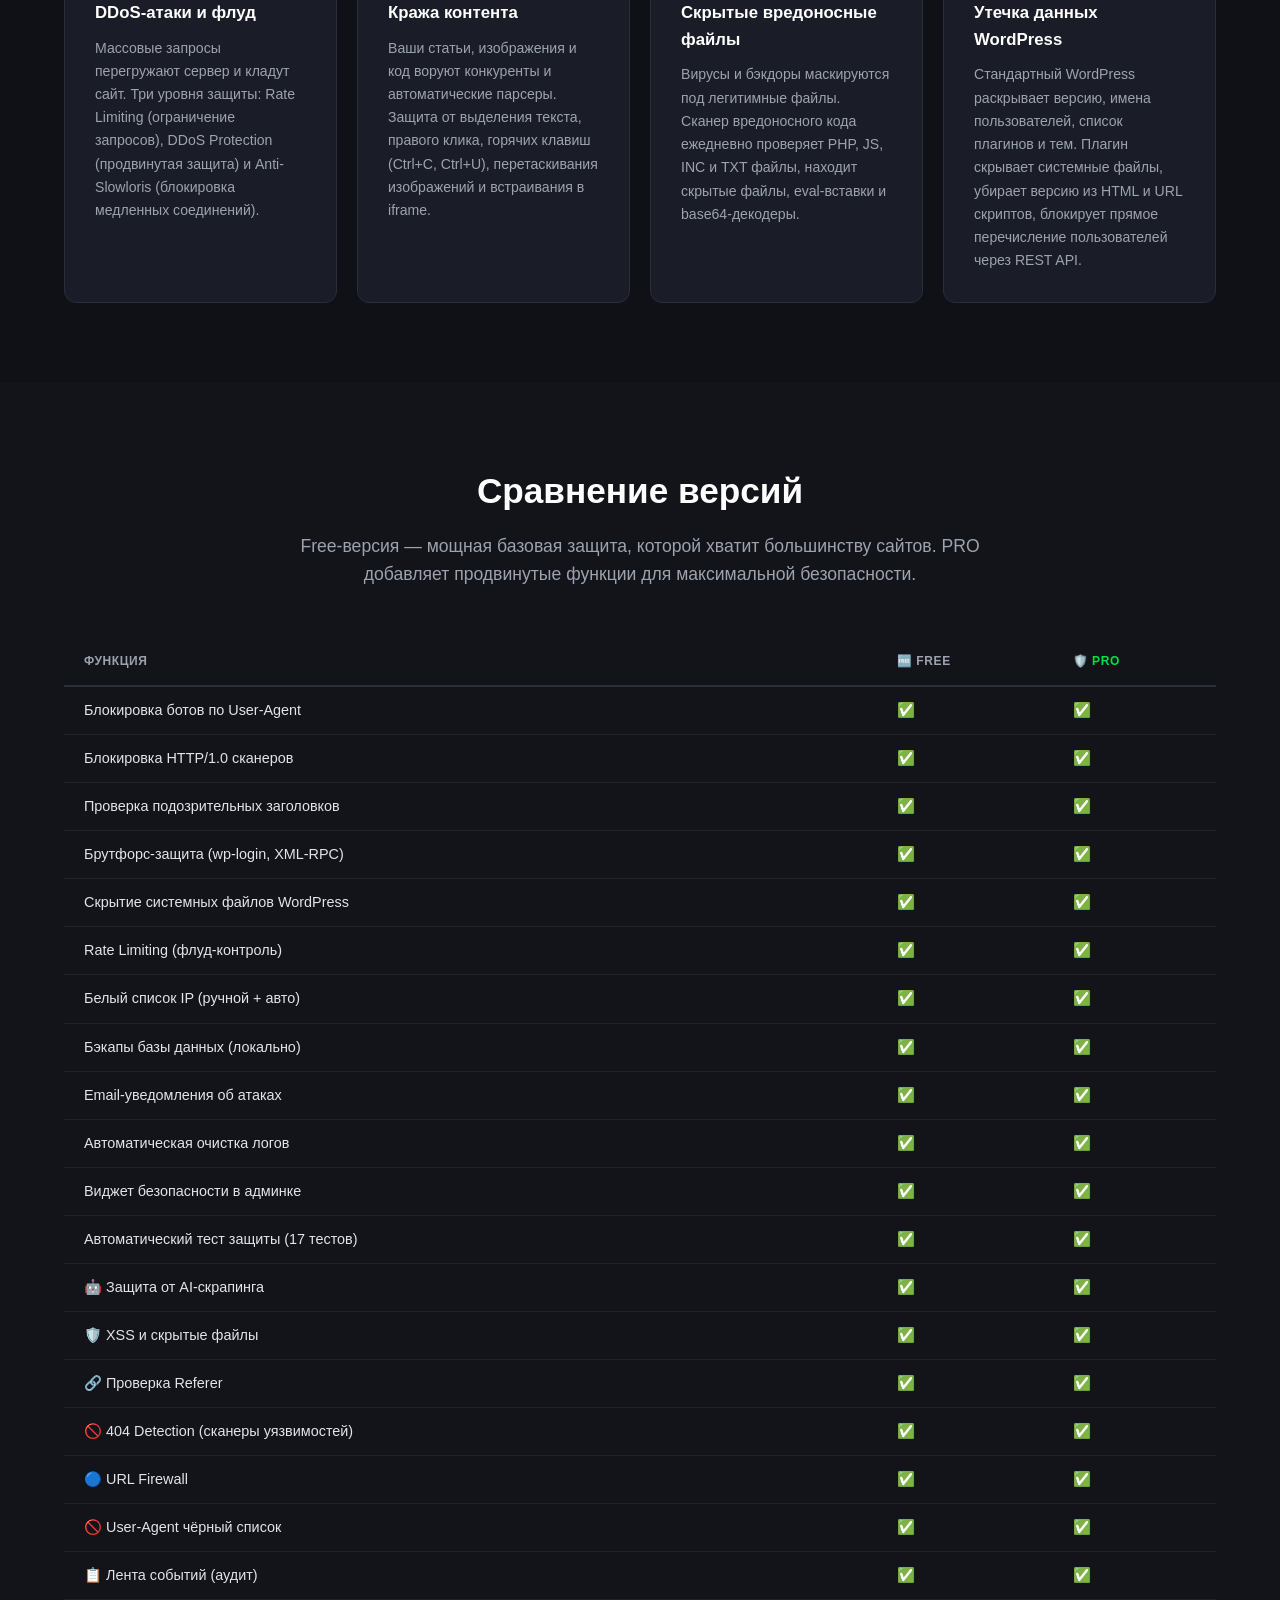
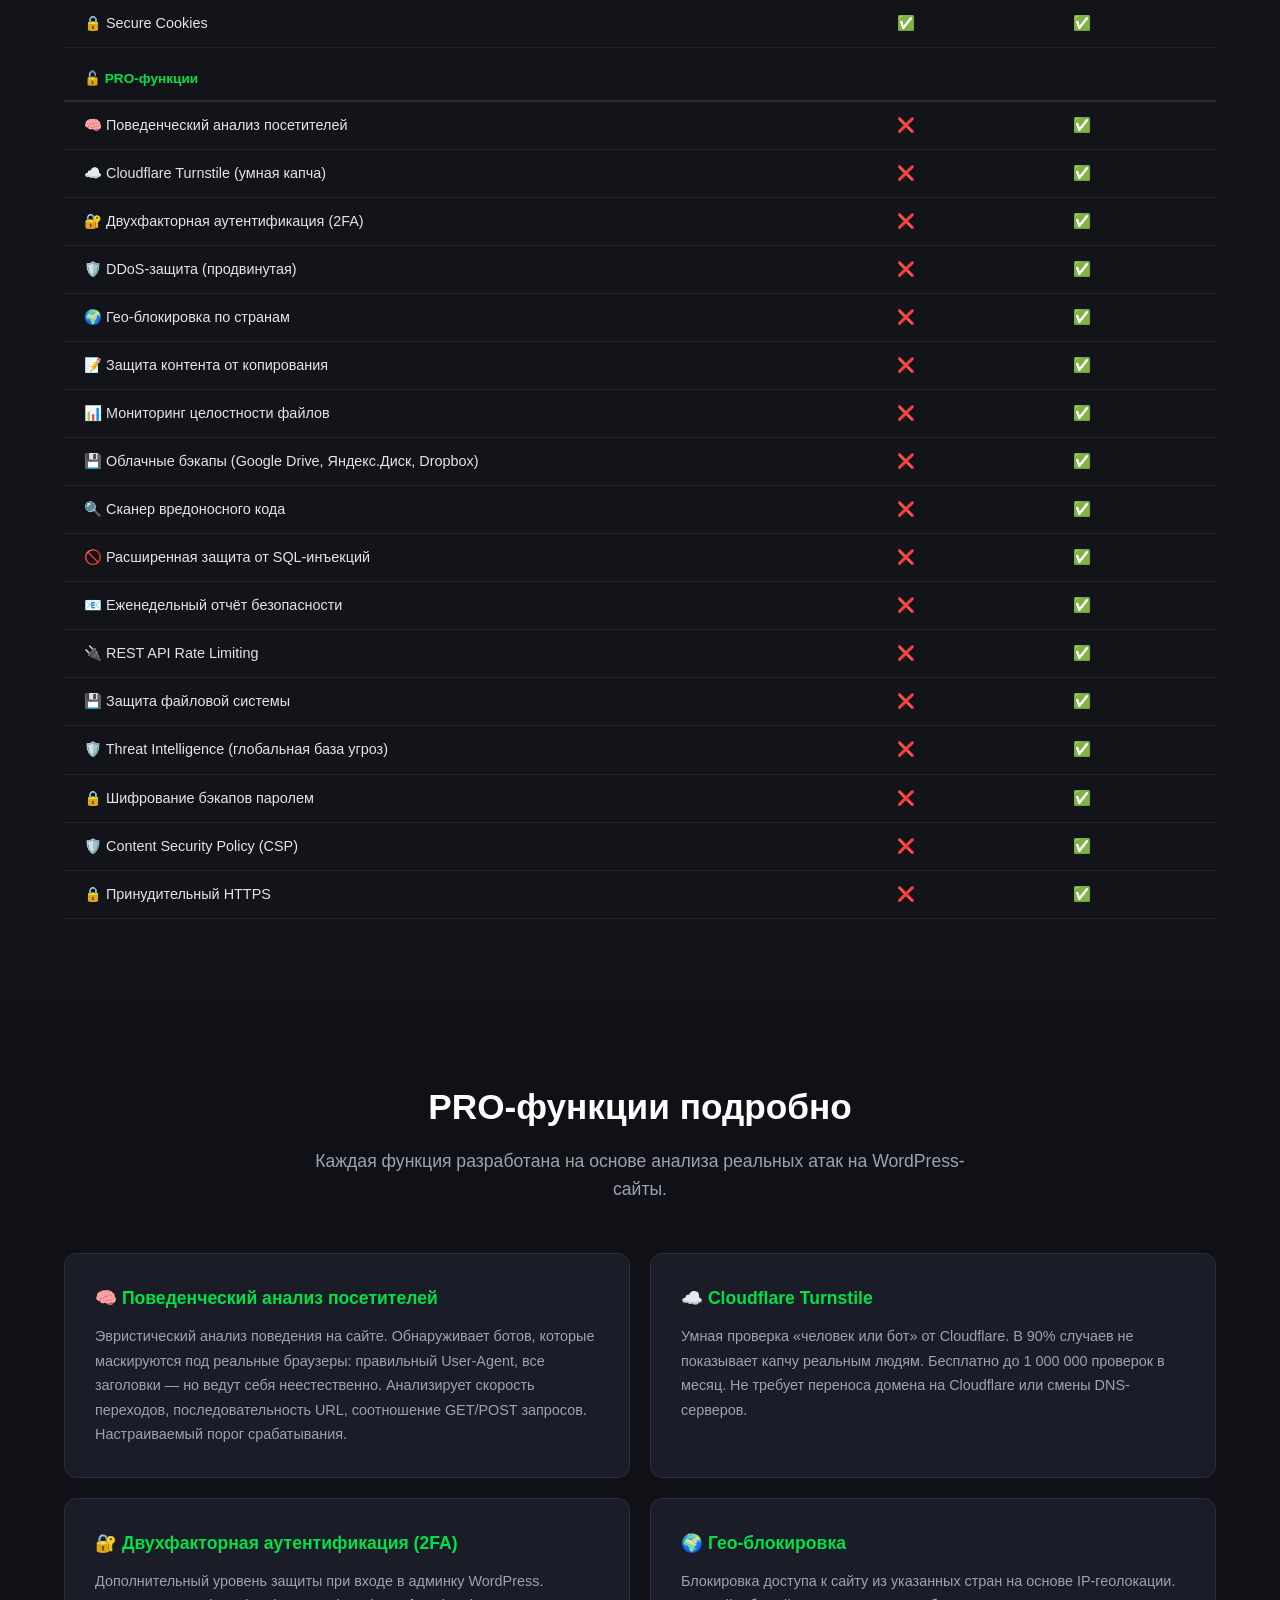
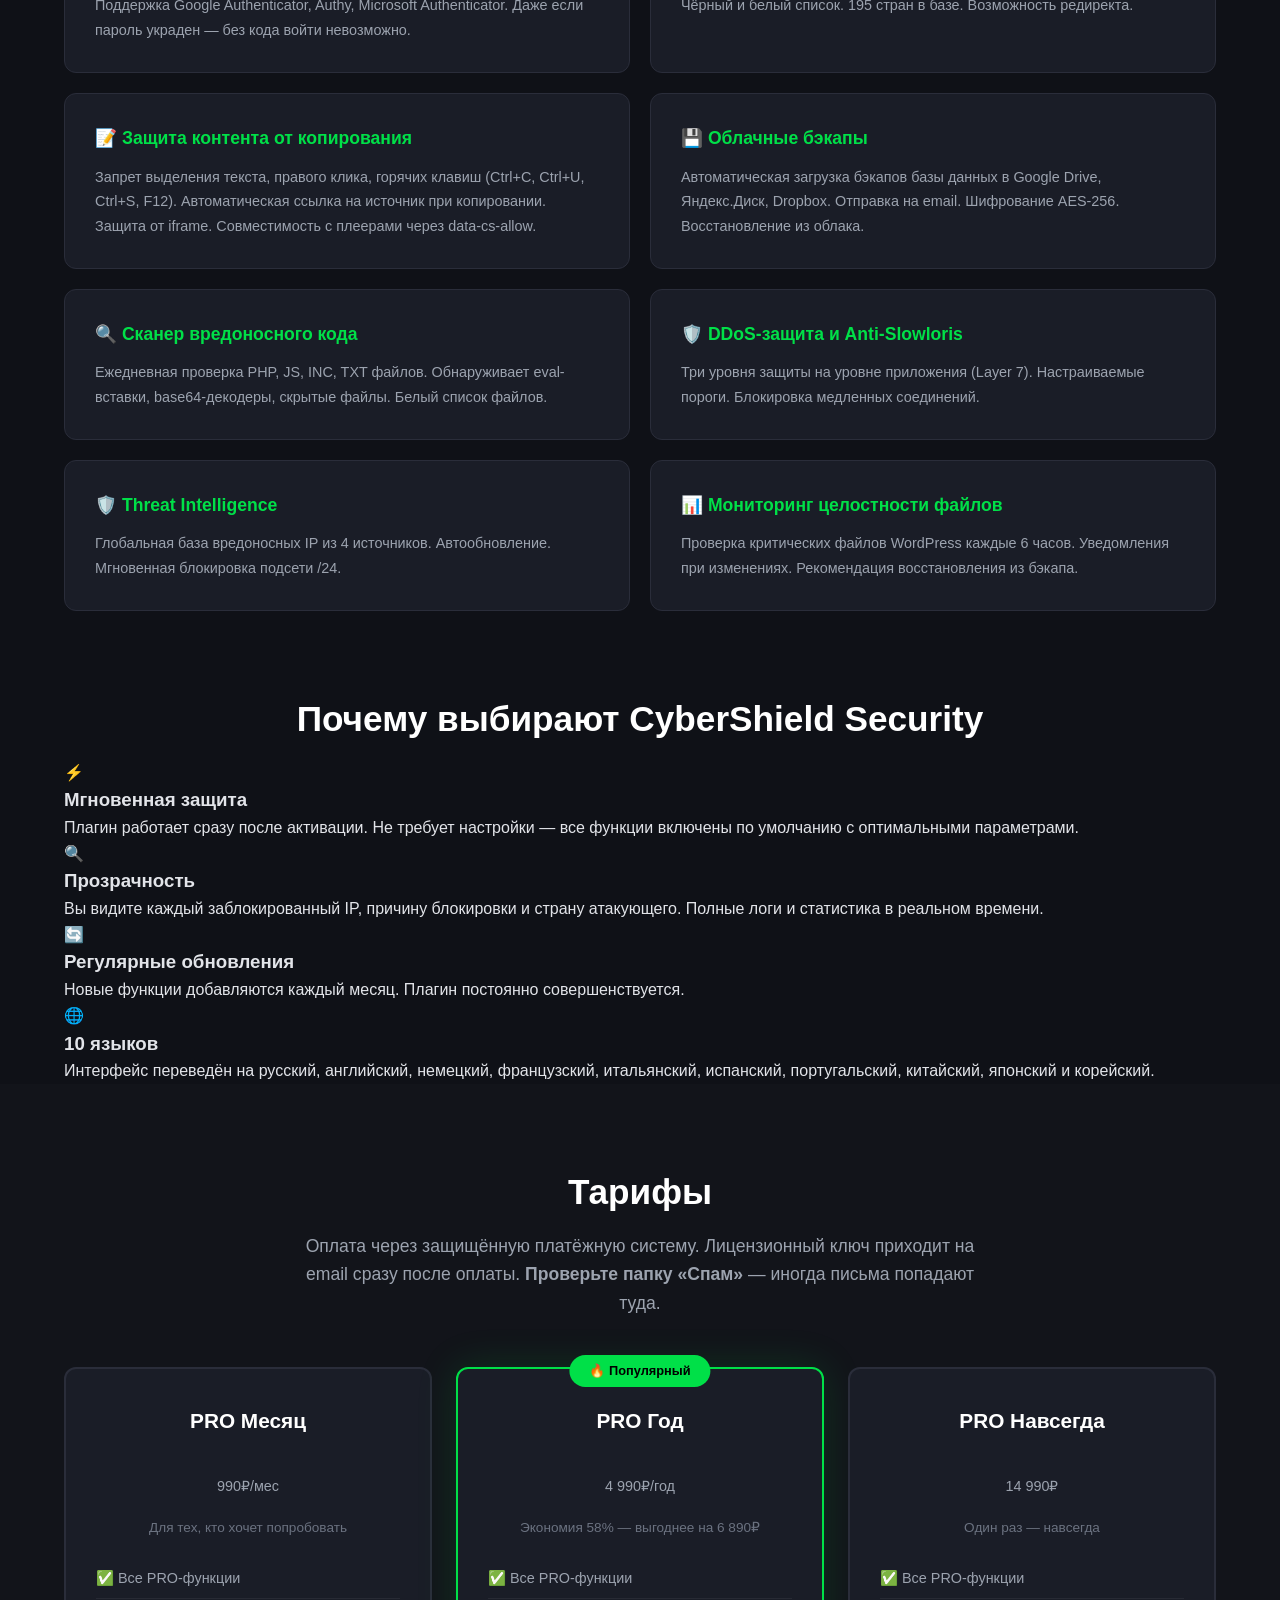
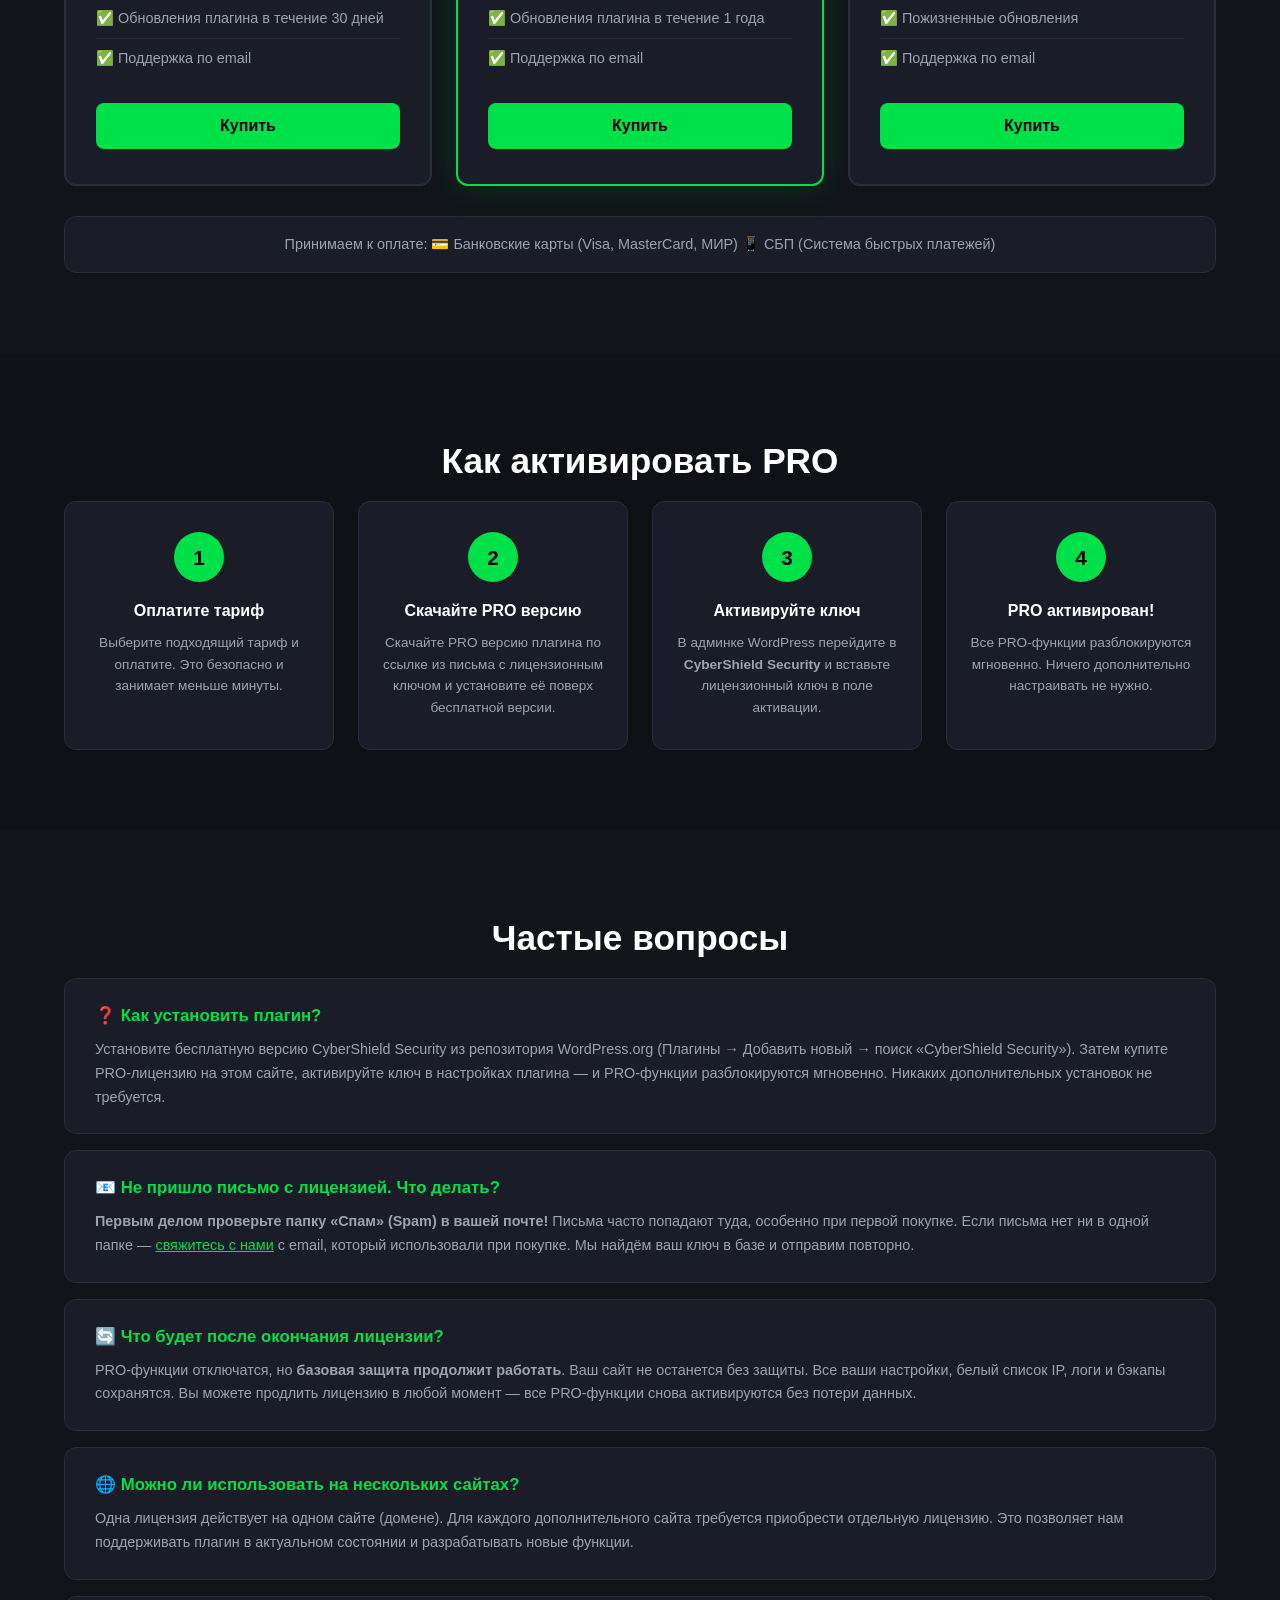
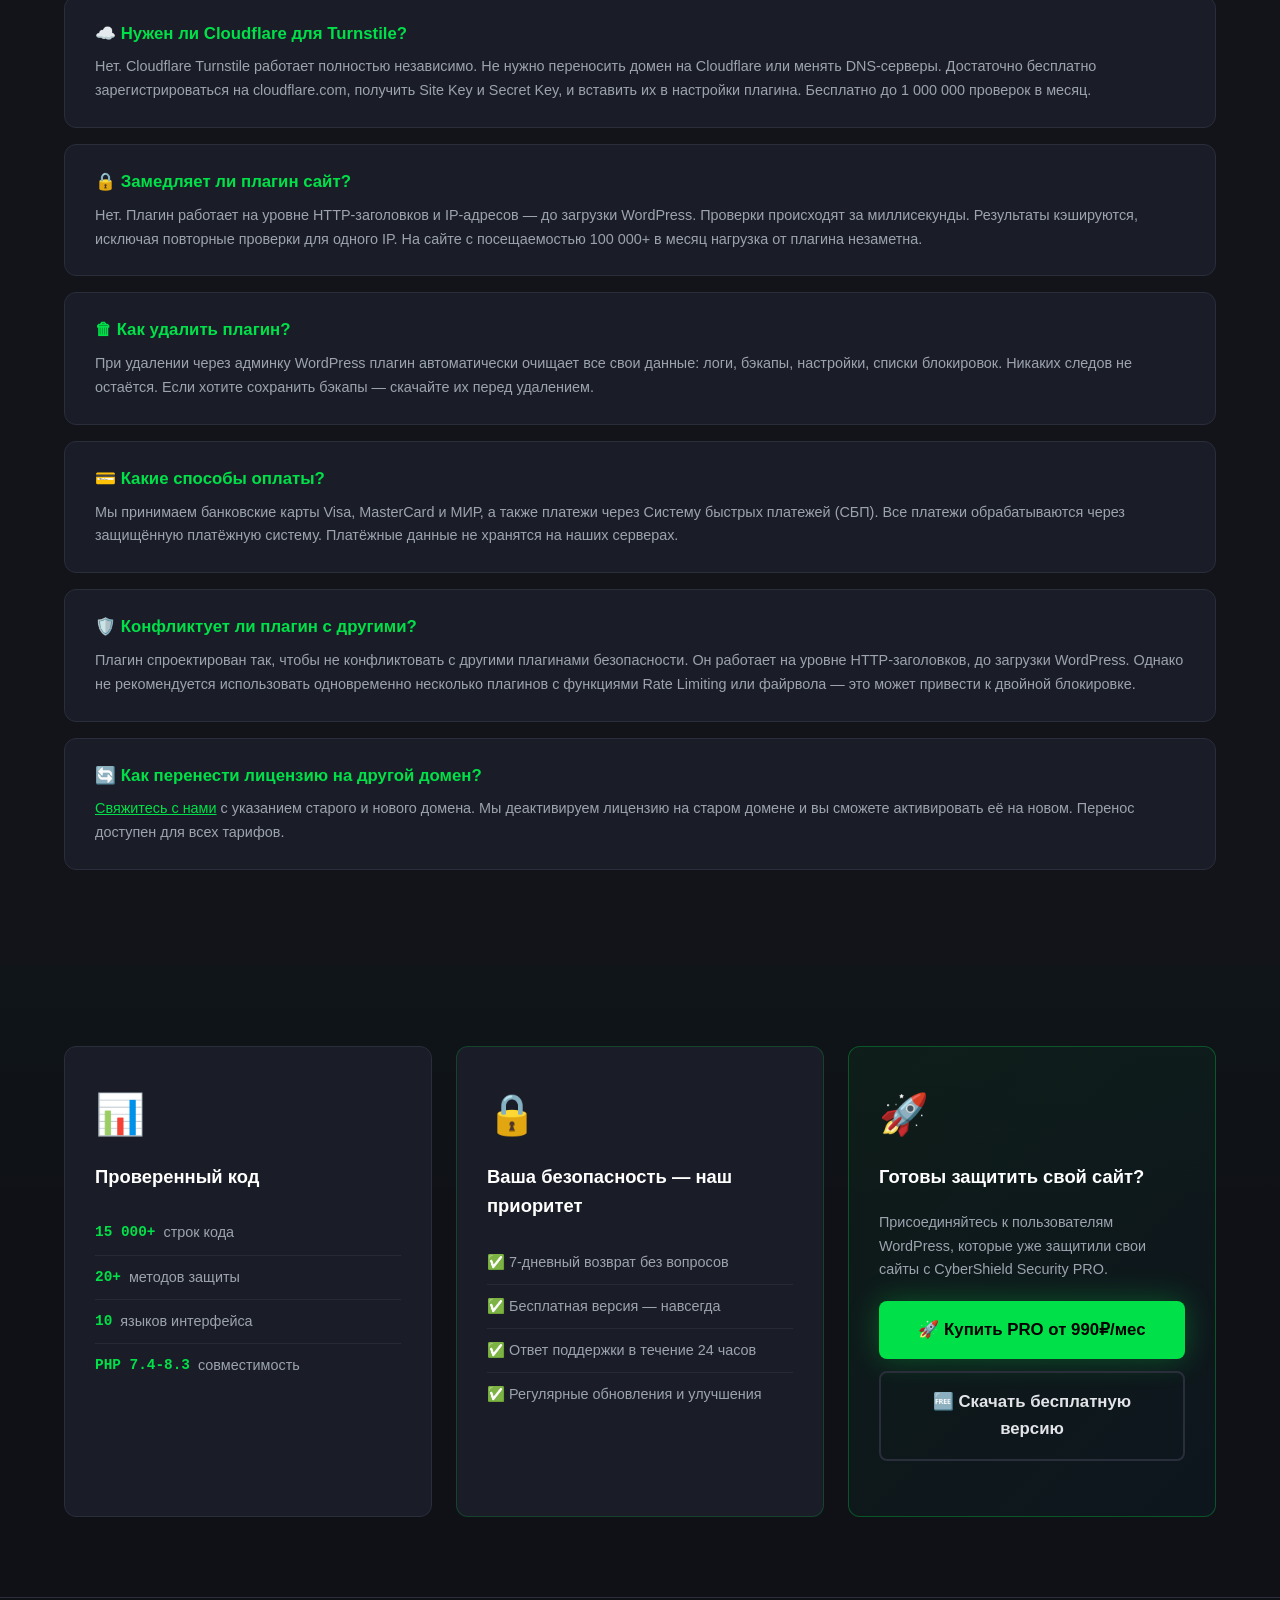
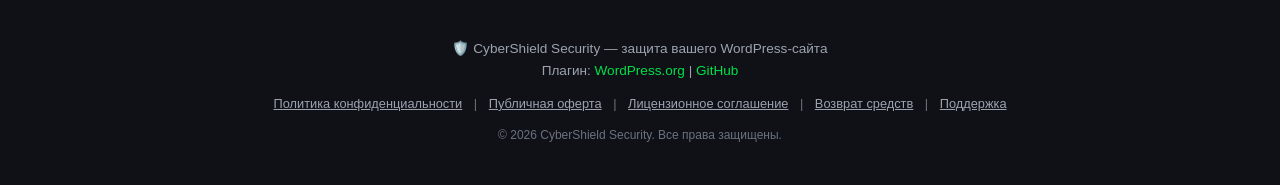
==== commit ce9adf75: "FIX Update index.html" ====
--- a/index.html
+++ b/index.html
@@ -3,27 +3,27 @@
 <head>
     <meta charset="UTF-8">
     <meta name="viewport" content="width=device-width, initial-scale=1.0">
-    <title>Cyber Security — Защита WordPress от ботов, атак и взлома</title>
+    <title>CyberShield Security — Защита WordPress от ботов, атак и взлома</title>
     <meta name="description" content="Комплексная защита WordPress: блокировка ботов, брутфорс-атак, AI-скрапинга, DDoS. 20+ методов. Бесплатная и PRO версия. 10 языков.">
     <meta name="keywords" content="wordpress security, защита wordpress, плагин безопасности, firewall, bot protection, brute force, ddos protection, wordpress plugin">
-    <meta property="og:title" content="Cyber Security — Защита WordPress">
+    <meta property="og:title" content="CyberShield Security — Защита WordPress">
     <meta property="og:description" content="Комплексная защита WordPress от ботов, брутфорса, AI-скрапинга и DDoS-атак. 20+ методов. 10 языков.">
-    <meta property="og:image" content="https://gataurus.github.io/cyber-security/icon-512x512.png">
-    <meta property="og:url" content="https://gataurus.github.io/cyber-security/">
+    <meta property="og:image" content="https://gataurus.github.io/cybershield-security/icon-512x512.png">
+    <meta property="og:url" content="https://gataurus.github.io/cybershield-security/">
     <meta property="og:type" content="website">
     <meta name="twitter:card" content="summary_large_image">
-    <meta name="twitter:title" content="Cyber Security — Защита WordPress">
+    <meta name="twitter:title" content="CyberShield Security — Защита WordPress">
     <meta name="twitter:description" content="Комплексная защита WordPress от ботов, брутфорса, AI-скрапинга и DDoS-атак.">
-    <meta name="twitter:image" content="https://gataurus.github.io/cyber-security/icon-512x512.png">
-    <link rel="canonical" href="https://gataurus.github.io/cyber-security/">
-    <link rel="alternate" hreflang="ru" href="https://gataurus.github.io/cyber-security/">
-    <link rel="alternate" hreflang="en" href="https://gataurus.github.io/cyber-security/">
-    <link rel="alternate" hreflang="x-default" href="https://gataurus.github.io/cyber-security/">
+    <meta name="twitter:image" content="https://gataurus.github.io/cybershield-security/icon-512x512.png">
+    <link rel="canonical" href="https://gataurus.github.io/cybershield-security/">
+    <link rel="alternate" hreflang="ru" href="https://gataurus.github.io/cybershield-security/">
+    <link rel="alternate" hreflang="en" href="https://gataurus.github.io/cybershield-security/">
+    <link rel="alternate" hreflang="x-default" href="https://gataurus.github.io/cybershield-security/">
     <script type="application/ld+json">
     {
         "@context": "https://schema.org",
         "@type": "SoftwareApplication",
-        "name": "Cyber Security",
+        "name": "CyberShield Security",
         "applicationCategory": "SecurityApplication",
         "operatingSystem": "WordPress",
         "description": "Комплексная защита WordPress от ботов, брутфорс-атак, AI-скрапинга и DDoS.",
@@ -55,7 +55,7 @@
     <div class="container">
         <div class="hero-logo">
             <span class="hero-shield" aria-label="Shield">🛡️</span>
-            <span class="hero-brand">Cyber Security</span>
+            <span class="hero-brand">CyberShield Security</span>
         </div>
         <h1 class="hero-title">
             <span data-i18n="hero_title">Комплексная защита</span><br>
@@ -78,7 +78,7 @@
 <!-- THREATS -->
 <section class="threats">
     <div class="container">
-        <h2 class="section-title" data-i18n="threats_title">От каких угроз защищает Cyber Security</h2>
+        <h2 class="section-title" data-i18n="threats_title">От каких угроз защищает CyberShield Security</h2>
         <p class="section-subtitle" data-i18n="threats_subtitle">Ваш WordPress-сайт атакуют каждый день — боты, сканеры, хакеры. Плагин блокирует угрозы автоматически, без вашего участия.</p>
         <div class="threats-grid">
             <div class="threat-card"><div class="threat-icon" aria-label="Bot">🤖</div><h3 data-i18n="threat1_title">Боты и сканеры уязвимостей</h3><p data-i18n="threat1_desc">Автоматические программы круглосуточно сканируют сайты в поисках уязвимых мест: wp-login.php, xmlrpc.php, .env, .git, wp-config.php. Плагин определяет их по User-Agent, HTTP-заголовкам и поведению — и блокирует до того, как они доберутся до файлов.</p></div>
@@ -102,44 +102,44 @@
             <table class="comparison-table">
                 <thead><tr><th>Функция</th><th class="col-free" data-i18n="col_free">🆓 Free</th><th class="col-pro" data-i18n="col_pro">🛡️ PRO</th></tr></thead>
                 <tbody>
-                    <tr><td>Блокировка ботов по User-Agent</td><td>✅</td><td>✅</td></tr>
-                    <tr><td>Блокировка HTTP/1.0 сканеров</td><td>✅</td><td>✅</td></tr>
-                    <tr><td>Проверка подозрительных заголовков</td><td>✅</td><td>✅</td></tr>
-                    <tr><td>Брутфорс-защита (wp-login, XML-RPC)</td><td>✅</td><td>✅</td></tr>
-                    <tr><td>Скрытие системных файлов WordPress</td><td>✅</td><td>✅</td></tr>
-                    <tr><td>Rate Limiting (флуд-контроль)</td><td>✅</td><td>✅</td></tr>
-                    <tr><td>Белый список IP (ручной + авто)</td><td>✅</td><td>✅</td></tr>
-                    <tr><td>Бэкапы базы данных (локально)</td><td>✅</td><td>✅</td></tr>
-                    <tr><td>Email-уведомления об атаках</td><td>✅</td><td>✅</td></tr>
-                    <tr><td>Автоматическая очистка логов</td><td>✅</td><td>✅</td></tr>
-                    <tr><td>Виджет безопасности в админке</td><td>✅</td><td>✅</td></tr>
-                    <tr><td>Автоматический тест защиты (17 тестов)</td><td>✅</td><td>✅</td></tr>
-                    <tr><td>🤖 Защита от AI-скрапинга</td><td>✅</td><td>✅</td></tr>
-                    <tr><td>🛡️ XSS и скрытые файлы</td><td>✅</td><td>✅</td></tr>
-                    <tr><td>🔗 Проверка Referer</td><td>✅</td><td>✅</td></tr>
-                    <tr><td>🚫 404 Detection (сканеры уязвимостей)</td><td>✅</td><td>✅</td></tr>
-                    <tr><td>🔵 URL Firewall</td><td>✅</td><td>✅</td></tr>
-                    <tr><td>🚫 User-Agent чёрный список</td><td>✅</td><td>✅</td></tr>
-                    <tr><td>📋 Лента событий (аудит)</td><td>✅</td><td>✅</td></tr>
-                    <tr><td>🔒 Secure Cookies</td><td>✅</td><td>✅</td></tr>
+                    <tr><td data-i18n="table_bot_ua">Блокировка ботов по User-Agent</td><td>✅</td><td>✅</td></tr>
+                    <tr><td data-i18n="table_http10">Блокировка HTTP/1.0 сканеров</td><td>✅</td><td>✅</td></tr>
+                    <tr><td data-i18n="table_headers">Проверка подозрительных заголовков</td><td>✅</td><td>✅</td></tr>
+                    <tr><td data-i18n="table_brute">Брутфорс-защита (wp-login, XML-RPC)</td><td>✅</td><td>✅</td></tr>
+                    <tr><td data-i18n="table_hide_wp">Скрытие системных файлов WordPress</td><td>✅</td><td>✅</td></tr>
+                    <tr><td data-i18n="table_rate_limit">Rate Limiting (флуд-контроль)</td><td>✅</td><td>✅</td></tr>
+                    <tr><td data-i18n="table_whitelist">Белый список IP (ручной + авто)</td><td>✅</td><td>✅</td></tr>
+                    <tr><td data-i18n="table_backups">Бэкапы базы данных (локально)</td><td>✅</td><td>✅</td></tr>
+                    <tr><td data-i18n="table_alerts">Email-уведомления об атаках</td><td>✅</td><td>✅</td></tr>
+                    <tr><td data-i18n="table_log_cleanup">Автоматическая очистка логов</td><td>✅</td><td>✅</td></tr>
+                    <tr><td data-i18n="table_dashboard">Виджет безопасности в админке</td><td>✅</td><td>✅</td></tr>
+                    <tr><td data-i18n="table_test">Автоматический тест защиты (17 тестов)</td><td>✅</td><td>✅</td></tr>
+                    <tr><td data-i18n="table_ai_free">🤖 Защита от AI-скрапинга</td><td>✅</td><td>✅</td></tr>
+                    <tr><td data-i18n="table_xss">🛡️ XSS и скрытые файлы</td><td>✅</td><td>✅</td></tr>
+                    <tr><td data-i18n="table_referer">🔗 Проверка Referer</td><td>✅</td><td>✅</td></tr>
+                    <tr><td data-i18n="table_404">🚫 404 Detection (сканеры уязвимостей)</td><td>✅</td><td>✅</td></tr>
+                    <tr><td data-i18n="table_url_firewall">🔵 URL Firewall</td><td>✅</td><td>✅</td></tr>
+                    <tr><td data-i18n="table_ua_blacklist">🚫 User-Agent чёрный список</td><td>✅</td><td>✅</td></tr>
+                    <tr><td data-i18n="table_audit">📋 Лента событий (аудит)</td><td>✅</td><td>✅</td></tr>
+                    <tr><td data-i18n="table_secure_cookies">🔒 Secure Cookies</td><td>✅</td><td>✅</td></tr>
                     <tr class="divider"><td colspan="3" data-i18n="divider_pro">🔓 PRO-функции</td></tr>
-                    <tr><td>🧠 Поведенческий анализ посетителей</td><td>❌</td><td>✅</td></tr>
-                    <tr><td>☁️ Cloudflare Turnstile (умная капча)</td><td>❌</td><td>✅</td></tr>
-                    <tr><td>🔐 Двухфакторная аутентификация (2FA)</td><td>❌</td><td>✅</td></tr>
-                    <tr><td>🛡️ DDoS-защита (продвинутая)</td><td>❌</td><td>✅</td></tr>
-                    <tr><td>🌍 Гео-блокировка по странам</td><td>❌</td><td>✅</td></tr>
-                    <tr><td>📝 Защита контента от копирования</td><td>❌</td><td>✅</td></tr>
-                    <tr><td>📊 Мониторинг целостности файлов</td><td>❌</td><td>✅</td></tr>
-                    <tr><td>💾 Облачные бэкапы (Google Drive, Яндекс.Диск, Dropbox)</td><td>❌</td><td>✅</td></tr>
-                    <tr><td>🔍 Сканер вредоносного кода</td><td>❌</td><td>✅</td></tr>
-                    <tr><td>🚫 Расширенная защита от SQL-инъекций</td><td>❌</td><td>✅</td></tr>
-                    <tr><td>📧 Еженедельный отчёт безопасности</td><td>❌</td><td>✅</td></tr>
-                    <tr><td>🔌 REST API Rate Limiting</td><td>❌</td><td>✅</td></tr>
-                    <tr><td>💾 Защита файловой системы</td><td>❌</td><td>✅</td></tr>
-                    <tr><td>🛡️ Threat Intelligence (глобальная база угроз)</td><td>❌</td><td>✅</td></tr>
-                    <tr><td>🔒 Шифрование бэкапов паролем</td><td>❌</td><td>✅</td></tr>
-                    <tr><td>🛡️ Content Security Policy (CSP)</td><td>❌</td><td>✅</td></tr>
-                    <tr><td>🔒 Принудительный HTTPS</td><td>❌</td><td>✅</td></tr>
+                    <tr><td data-i18n="table_behavioral">🧠 Поведенческий анализ посетителей</td><td>❌</td><td>✅</td></tr>
+                    <tr><td data-i18n="table_turnstile">☁️ Cloudflare Turnstile (умная капча)</td><td>❌</td><td>✅</td></tr>
+                    <tr><td data-i18n="table_2fa">🔐 Двухфакторная аутентификация (2FA)</td><td>❌</td><td>✅</td></tr>
+                    <tr><td data-i18n="table_ddos">🛡️ DDoS-защита (продвинутая)</td><td>❌</td><td>✅</td></tr>
+                    <tr><td data-i18n="table_geo">🌍 Гео-блокировка по странам</td><td>❌</td><td>✅</td></tr>
+                    <tr><td data-i18n="table_content">📝 Защита контента от копирования</td><td>❌</td><td>✅</td></tr>
+                    <tr><td data-i18n="table_integrity">📊 Мониторинг целостности файлов</td><td>❌</td><td>✅</td></tr>
+                    <tr><td data-i18n="table_cloud">💾 Облачные бэкапы (Google Drive, Яндекс.Диск, Dropbox)</td><td>❌</td><td>✅</td></tr>
+                    <tr><td data-i18n="table_malware">🔍 Сканер вредоносного кода</td><td>❌</td><td>✅</td></tr>
+                    <tr><td data-i18n="table_sql">🚫 Расширенная защита от SQL-инъекций</td><td>❌</td><td>✅</td></tr>
+                    <tr><td data-i18n="table_report">📧 Еженедельный отчёт безопасности</td><td>❌</td><td>✅</td></tr>
+                    <tr><td data-i18n="table_api">🔌 REST API Rate Limiting</td><td>❌</td><td>✅</td></tr>
+                    <tr><td data-i18n="table_filesystem">💾 Защита файловой системы</td><td>❌</td><td>✅</td></tr>
+                    <tr><td data-i18n="table_threat">🛡️ Threat Intelligence (глобальная база угроз)</td><td>❌</td><td>✅</td></tr>
+                    <tr><td data-i18n="table_encrypt">🔒 Шифрование бэкапов паролем</td><td>❌</td><td>✅</td></tr>
+                    <tr><td data-i18n="table_csp">🛡️ Content Security Policy (CSP)</td><td>❌</td><td>✅</td></tr>
+                    <tr><td data-i18n="table_https">🔒 Принудительный HTTPS</td><td>❌</td><td>✅</td></tr>
                 </tbody>
             </table>
         </div>
@@ -169,7 +169,7 @@
 <!-- WHY US -->
 <section class="why-us">
     <div class="container">
-        <h2 class="section-title" data-i18n="why_us_title">Почему выбирают Cyber Security</h2>
+        <h2 class="section-title" data-i18n="why_us_title">Почему выбирают CyberShield Security</h2>
         <div class="why-us-grid">
             <div class="why-us-card"><div class="why-us-icon" aria-label="Lightning">⚡</div><h3 data-i18n="why_us_1_title">Мгновенная защита</h3><p data-i18n="why_us_1_desc">Плагин работает сразу после активации. Не требует настройки — все функции включены по умолчанию с оптимальными параметрами.</p></div>
             <div class="why-us-card"><div class="why-us-icon" aria-label="Magnifier">🔍</div><h3 data-i18n="why_us_2_title">Прозрачность</h3><p data-i18n="why_us_2_desc">Вы видите каждый заблокированный IP, причину блокировки и страну атакующего. Полные логи и статистика в реальном времени.</p></div>
@@ -200,7 +200,7 @@
         <div class="steps">
             <div class="step"><div class="step-number">1</div><h3 data-i18n="step1_title">Оплатите тариф</h3><p data-i18n="step1_desc">Выберите подходящий тариф и оплатите. Это безопасно и занимает меньше минуты.</p></div>
             <div class="step"><div class="step-number">2</div><h3 data-i18n="step2_title">Скачайте PRO версию</h3><p data-i18n="step2_desc">Скачайте PRO версию плагина по ссылке из письма с лицензионным ключом и установите её поверх бесплатной версии.</p></div>
-            <div class="step"><div class="step-number">3</div><h3 data-i18n="step3_title">Активируйте ключ</h3><p data-i18n="step3_desc">В админке WordPress перейдите в <strong>Cyber Security</strong> и вставьте лицензионный ключ в поле активации.</p></div>
+            <div class="step"><div class="step-number">3</div><h3 data-i18n="step3_title">Активируйте ключ</h3><p data-i18n="step3_desc">В админке WordPress перейдите в <strong>CyberShield Security</strong> и вставьте лицензионный ключ в поле активации.</p></div>
             <div class="step"><div class="step-number">4</div><h3 data-i18n="step4_title">PRO активирован!</h3><p data-i18n="step4_desc">Все PRO-функции разблокируются мгновенно. Ничего дополнительно настраивать не нужно.</p></div>
         </div>
     </div>
@@ -210,7 +210,7 @@
 <section class="faq">
     <div class="container">
         <h2 class="section-title" data-i18n="faq_title">Частые вопросы</h2>
-        <div class="faq-item"><h3 data-i18n="faq1_q">❓ Как установить плагин?</h3><p data-i18n="faq1_a">Установите бесплатную версию Cyber Security из репозитория WordPress.org (Плагины → Добавить новый → поиск «Cyber Security»). Затем купите PRO-лицензию на этом сайте, активируйте ключ в настройках плагина — и PRO-функции разблокируются мгновенно. Никаких дополнительных установок не требуется.</p></div>
+        <div class="faq-item"><h3 data-i18n="faq1_q">❓ Как установить плагин?</h3><p data-i18n="faq1_a">Установите бесплатную версию CyberShield Security из репозитория WordPress.org (Плагины → Добавить новый → поиск «CyberShield Security»). Затем купите PRO-лицензию на этом сайте, активируйте ключ в настройках плагина — и PRO-функции разблокируются мгновенно. Никаких дополнительных установок не требуется.</p></div>
         <div class="faq-item"><h3 data-i18n="faq2_q">📧 Не пришло письмо с лицензией. Что делать?</h3><p data-i18n-html="faq2_a"><strong>Первым делом проверьте папку «Спам» (Spam) в вашей почте!</strong> Письма часто попадают туда, особенно при первой покупке. Если письма нет ни в одной папке — <a href="docs/contact">свяжитесь с нами</a> с email, который использовали при покупке. Мы найдём ваш ключ в базе и отправим повторно.</p></div>
         <div class="faq-item"><h3 data-i18n="faq3_q">🔄 Что будет после окончания лицензии?</h3><p data-i18n="faq3_a">PRO-функции отключатся, но <strong>базовая защита продолжит работать</strong>. Ваш сайт не останется без защиты. Все ваши настройки, белый список IP, логи и бэкапы сохранятся. Вы можете продлить лицензию в любой момент — все PRO-функции снова активируются без потери данных.</p></div>
         <div class="faq-item"><h3 data-i18n="faq4_q">🌐 Можно ли использовать на нескольких сайтах?</h3><p data-i18n="faq4_a">Одна лицензия действует на одном сайте (домене). Для каждого дополнительного сайта требуется приобрести отдельную лицензию. Это позволяет нам поддерживать плагин в актуальном состоянии и разрабатывать новые функции.</p></div>
@@ -229,7 +229,7 @@
         <div class="cta-final-grid">
             <div class="cta-card"><div class="cta-card-icon" aria-label="Chart">📊</div><h3 data-i18n="cta_stats_title">Проверенный код</h3><ul class="cta-stats-list"><li><span class="cta-stat-num">15 000+</span> <span data-i18n="cta_stat_lines">строк кода</span></li><li><span class="cta-stat-num">20+</span> <span data-i18n="cta_stat_methods">методов защиты</span></li><li><span class="cta-stat-num">10</span> <span data-i18n="cta_stat_langs">языков интерфейса</span></li><li><span class="cta-stat-num">PHP 7.4-8.3</span> <span data-i18n="cta_stat_php">совместимость</span></li></ul></div>
             <div class="cta-card cta-card-guarantee"><div class="cta-card-icon" aria-label="Lock">🔒</div><h3 data-i18n="cta_guarantee_title">Ваша безопасность — наш приоритет</h3><ul class="cta-guarantee-list"><li data-i18n="cta_guarantee_1">✅ 7-дневный возврат без вопросов</li><li data-i18n="cta_guarantee_2">✅ Бесплатная версия — навсегда</li><li data-i18n="cta_guarantee_3">✅ Ответ поддержки в течение 24 часов</li><li data-i18n="cta_guarantee_4">✅ Регулярные обновления и улучшения</li></ul></div>
-            <div class="cta-card cta-card-action"><div class="cta-card-icon" aria-label="Rocket">🚀</div><h3 data-i18n="cta_action_title">Готовы защитить свой сайт?</h3><p data-i18n="cta_action_desc">Присоединяйтесь к пользователям WordPress, которые уже защитили свои сайты с Cyber Security PRO.</p><div class="cta-buttons"><a href="#pricing" class="btn btn-green" data-i18n="cta_btn_buy">🚀 Купить PRO от 990₽/мес</a><a href="https://wordpress.org/plugins/cyber-security/" target="_blank" class="btn btn-outline" data-i18n="cta_btn_free">🆓 Скачать бесплатную версию</a></div></div>
+            <div class="cta-card cta-card-action"><div class="cta-card-icon" aria-label="Rocket">🚀</div><h3 data-i18n="cta_action_title">Готовы защитить свой сайт?</h3><p data-i18n="cta_action_desc">Присоединяйтесь к пользователям WordPress, которые уже защитили свои сайты с CyberShield Security PRO.</p><div class="cta-buttons"><a href="#pricing" class="btn btn-green" data-i18n="cta_btn_buy">🚀 Купить PRO от 990₽/мес</a><a href="https://wordpress.org/plugins/cybershield-security/" target="_blank" class="btn btn-outline" data-i18n="cta_btn_free">🆓 Скачать бесплатную версию</a></div></div>
         </div>
     </div>
 </section>
@@ -237,10 +237,10 @@
 <!-- FOOTER -->
 <footer class="footer">
     <div class="container">
-        <p data-i18n="footer_text">🛡️ Cyber Security — защита вашего WordPress-сайта</p>
-        <p>Плагин: <a href="https://wordpress.org/plugins/cyber-security/">WordPress.org</a> | <a href="https://github.com/gataurus/cyber-security">GitHub</a></p>
+        <p data-i18n="footer_text">🛡️ CyberShield Security — защита вашего WordPress-сайта</p>
+        <p>Плагин: <a href="https://wordpress.org/plugins/cybershield-security/">WordPress.org</a> | <a href="https://github.com/gataurus/cybershield-security">GitHub</a></p>
         <div class="footer-links"><a href="docs/privacy" data-i18n="footer_privacy">Политика конфиденциальности</a> <span>|</span> <a href="docs/terms" data-i18n="footer_terms">Публичная оферта</a> <span>|</span> <a href="docs/license" data-i18n="footer_license">Лицензионное соглашение</a> <span>|</span> <a href="docs/refund" data-i18n="footer_refund">Возврат средств</a> <span>|</span> <a href="docs/contact" data-i18n="footer_contact_page">Поддержка</a></div>
-        <p class="copyright" data-i18n="footer_copyright">© 2026 Cyber Security. Все права защищены.</p>
+        <p class="copyright" data-i18n="footer_copyright">© 2026 CyberShield Security. Все права защищены.</p>
     </div>
 </footer>
 
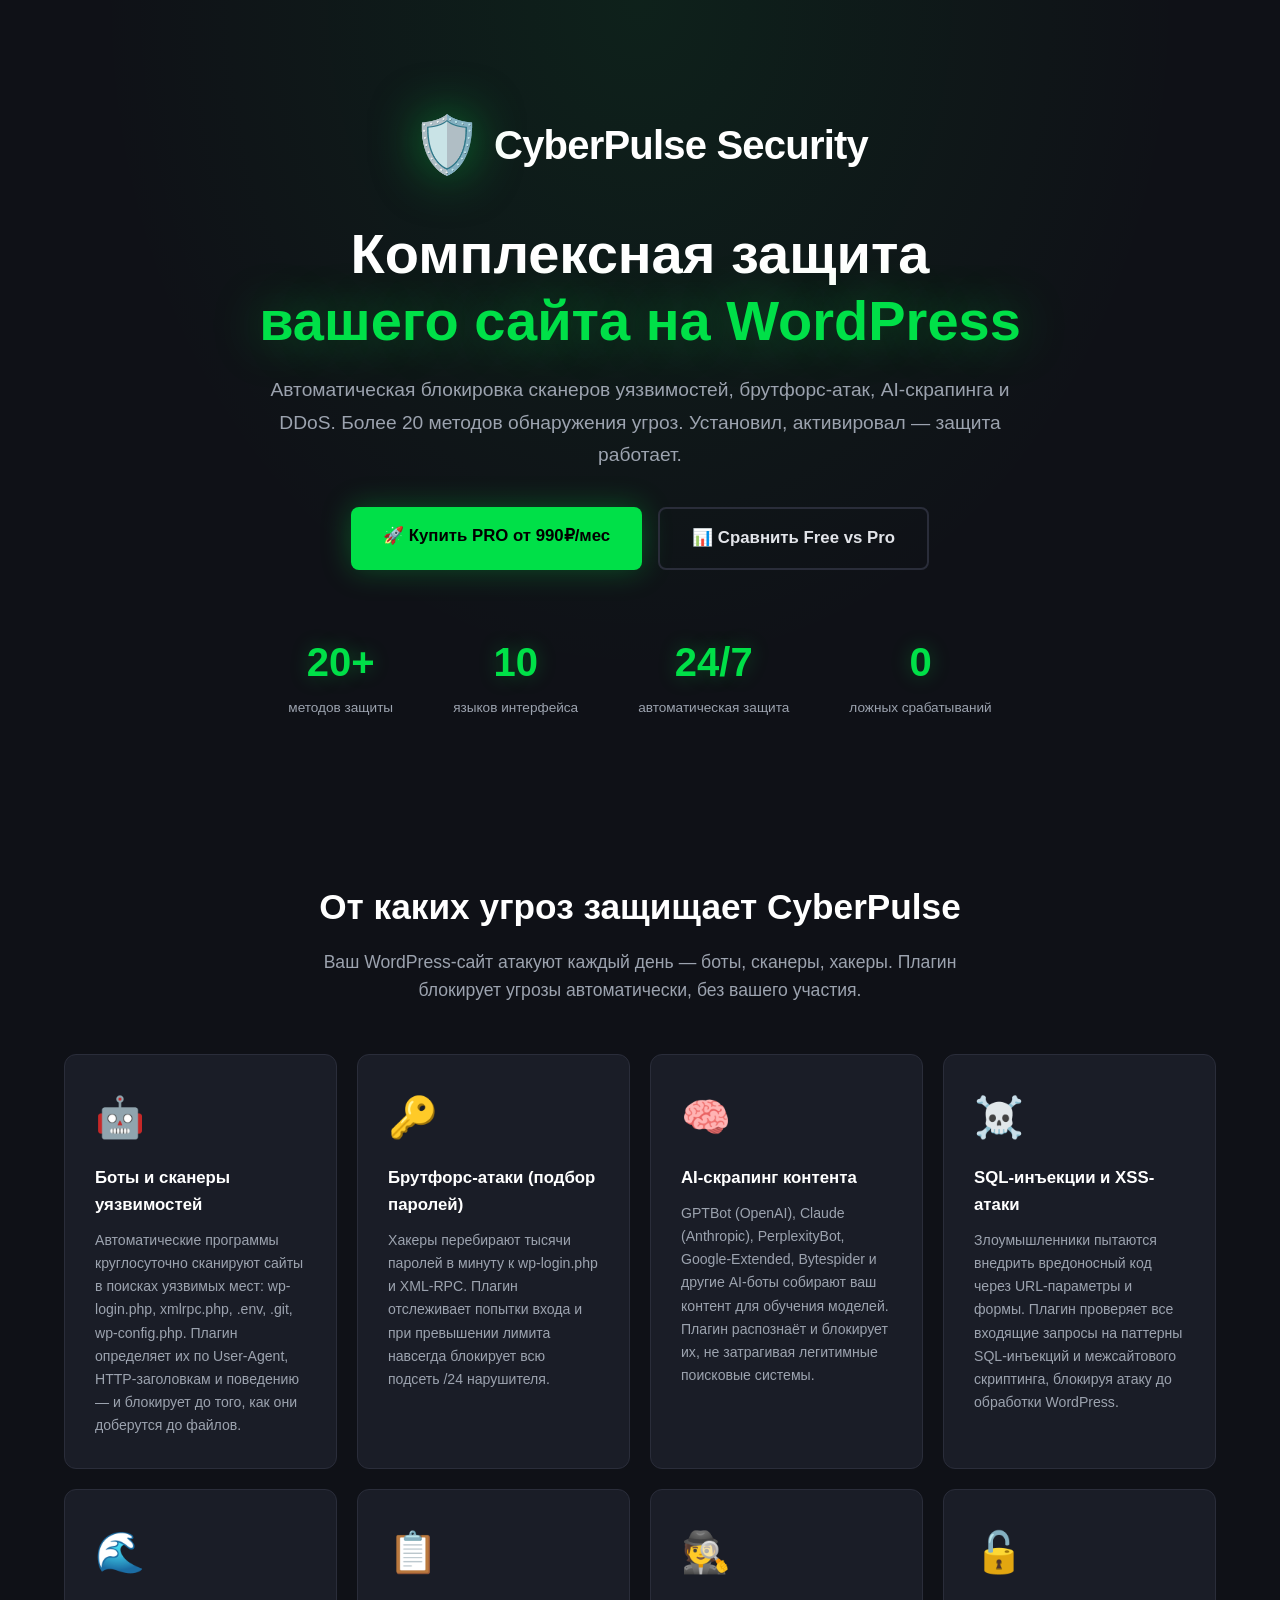
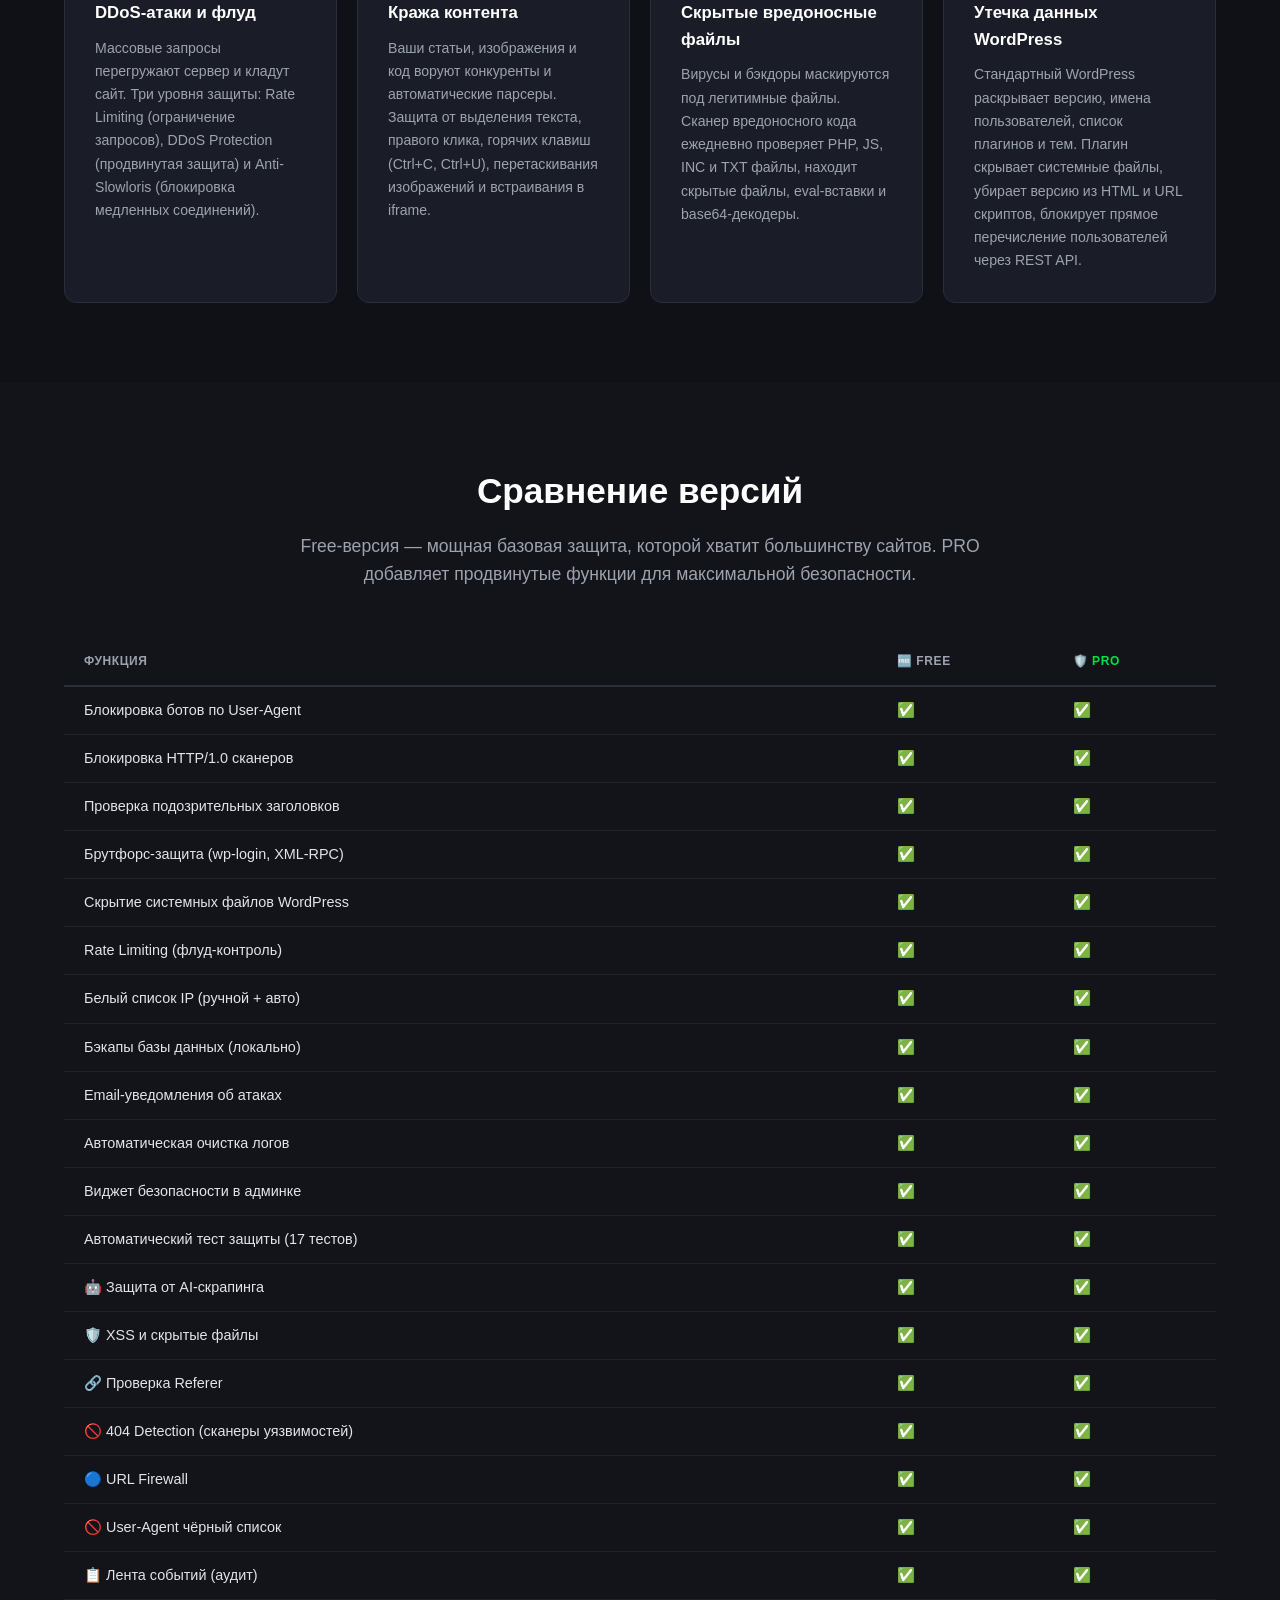
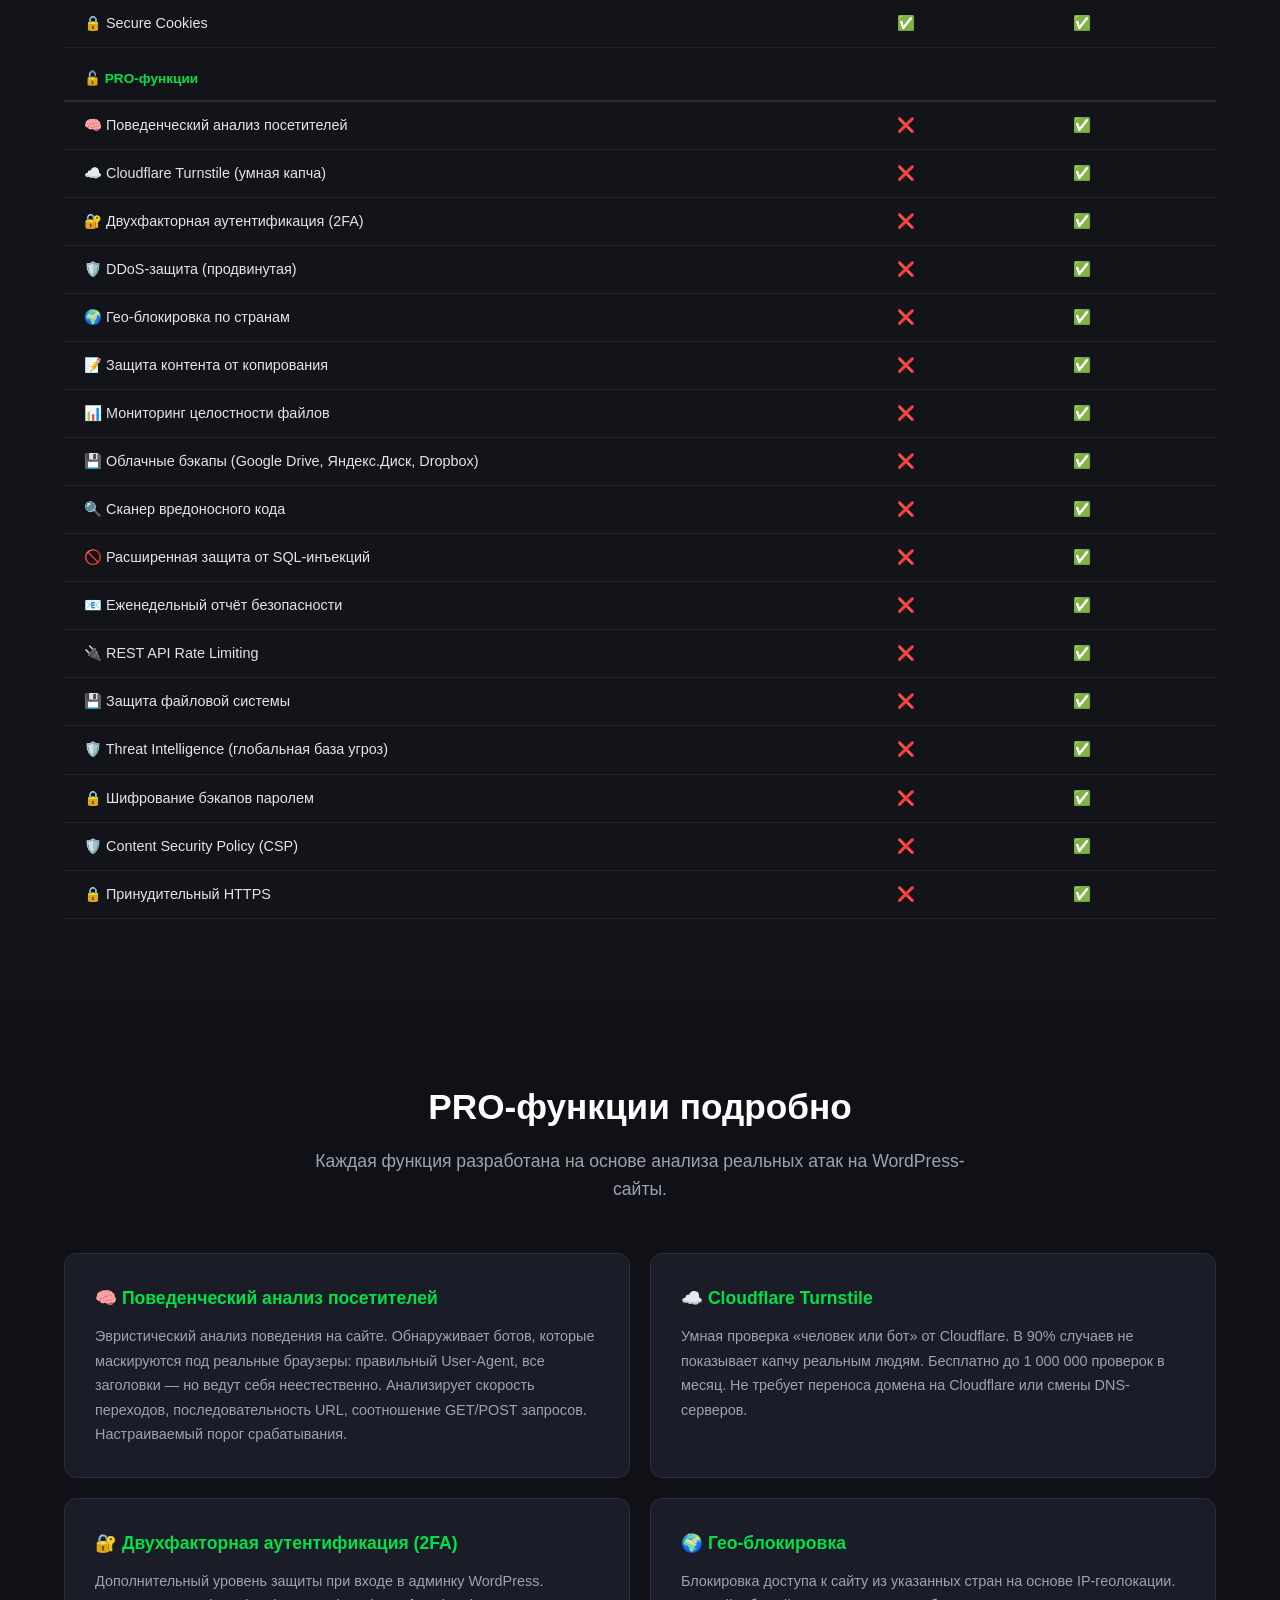
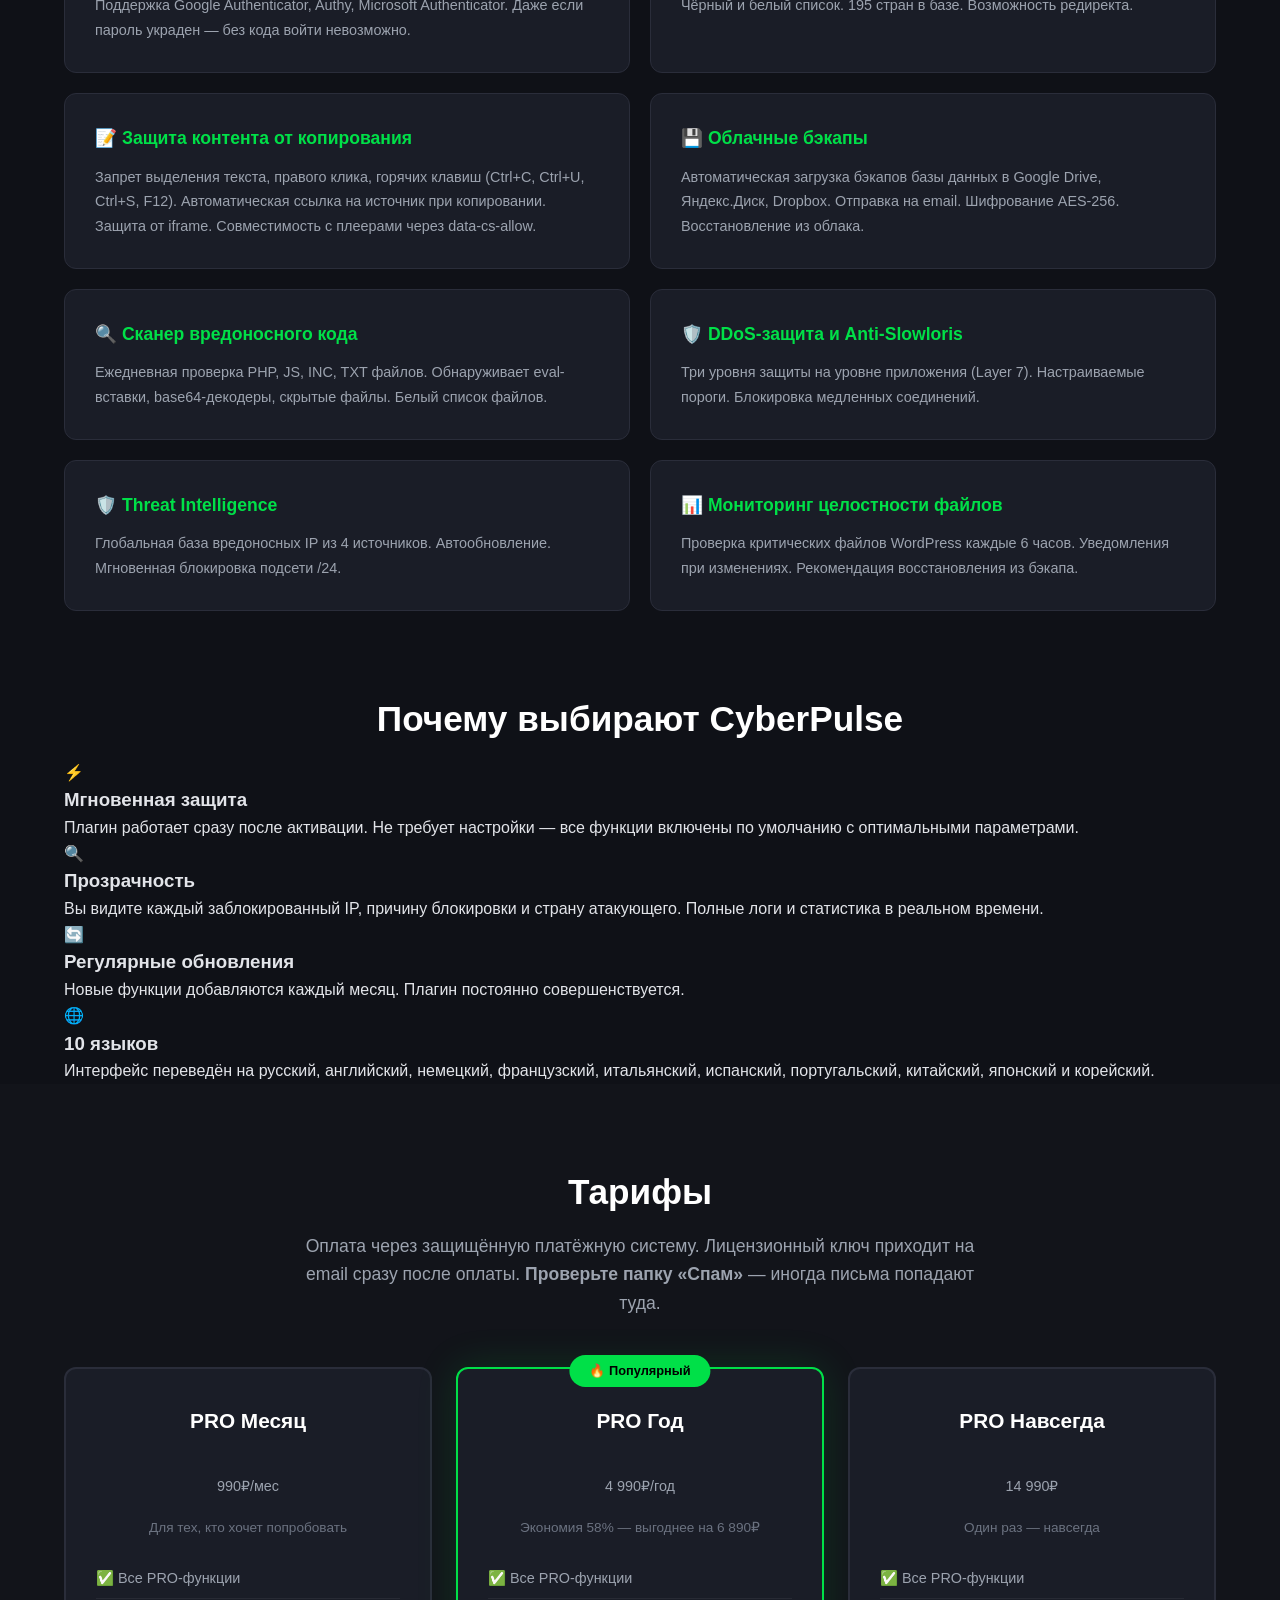
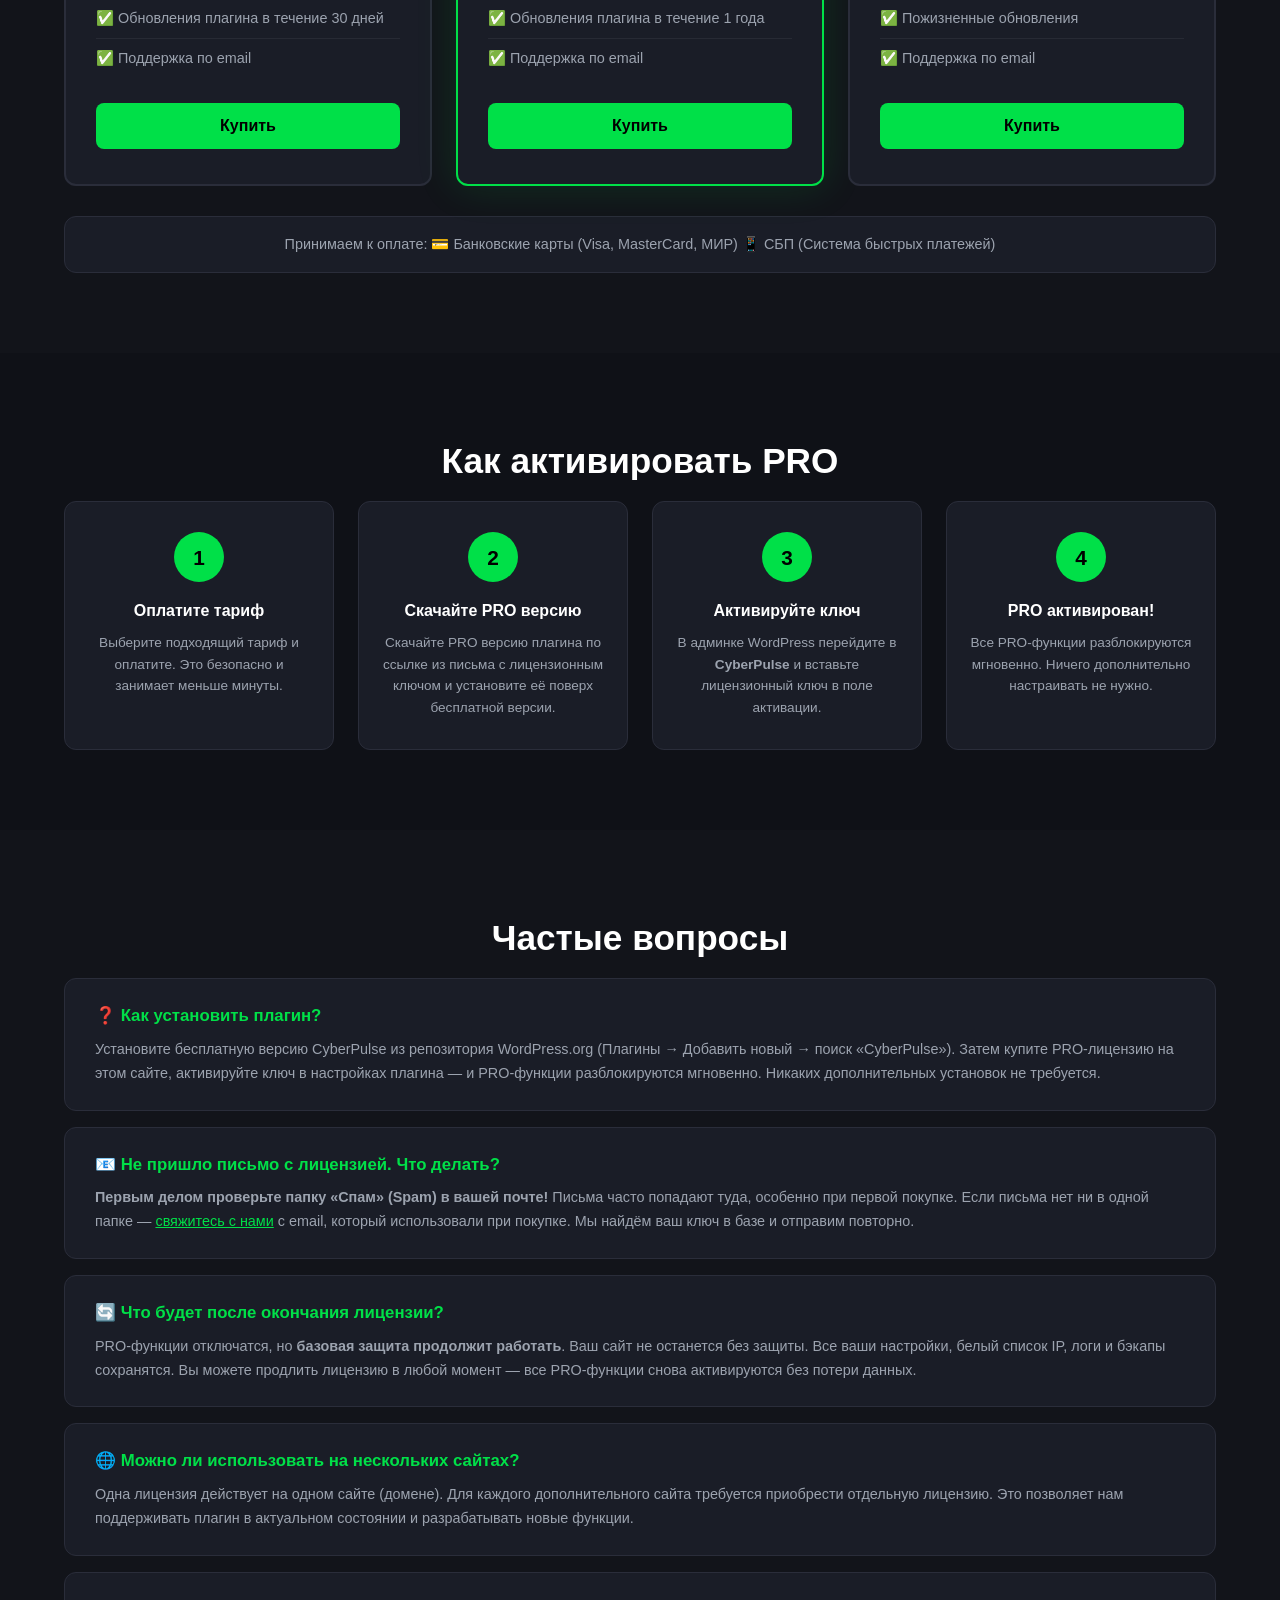
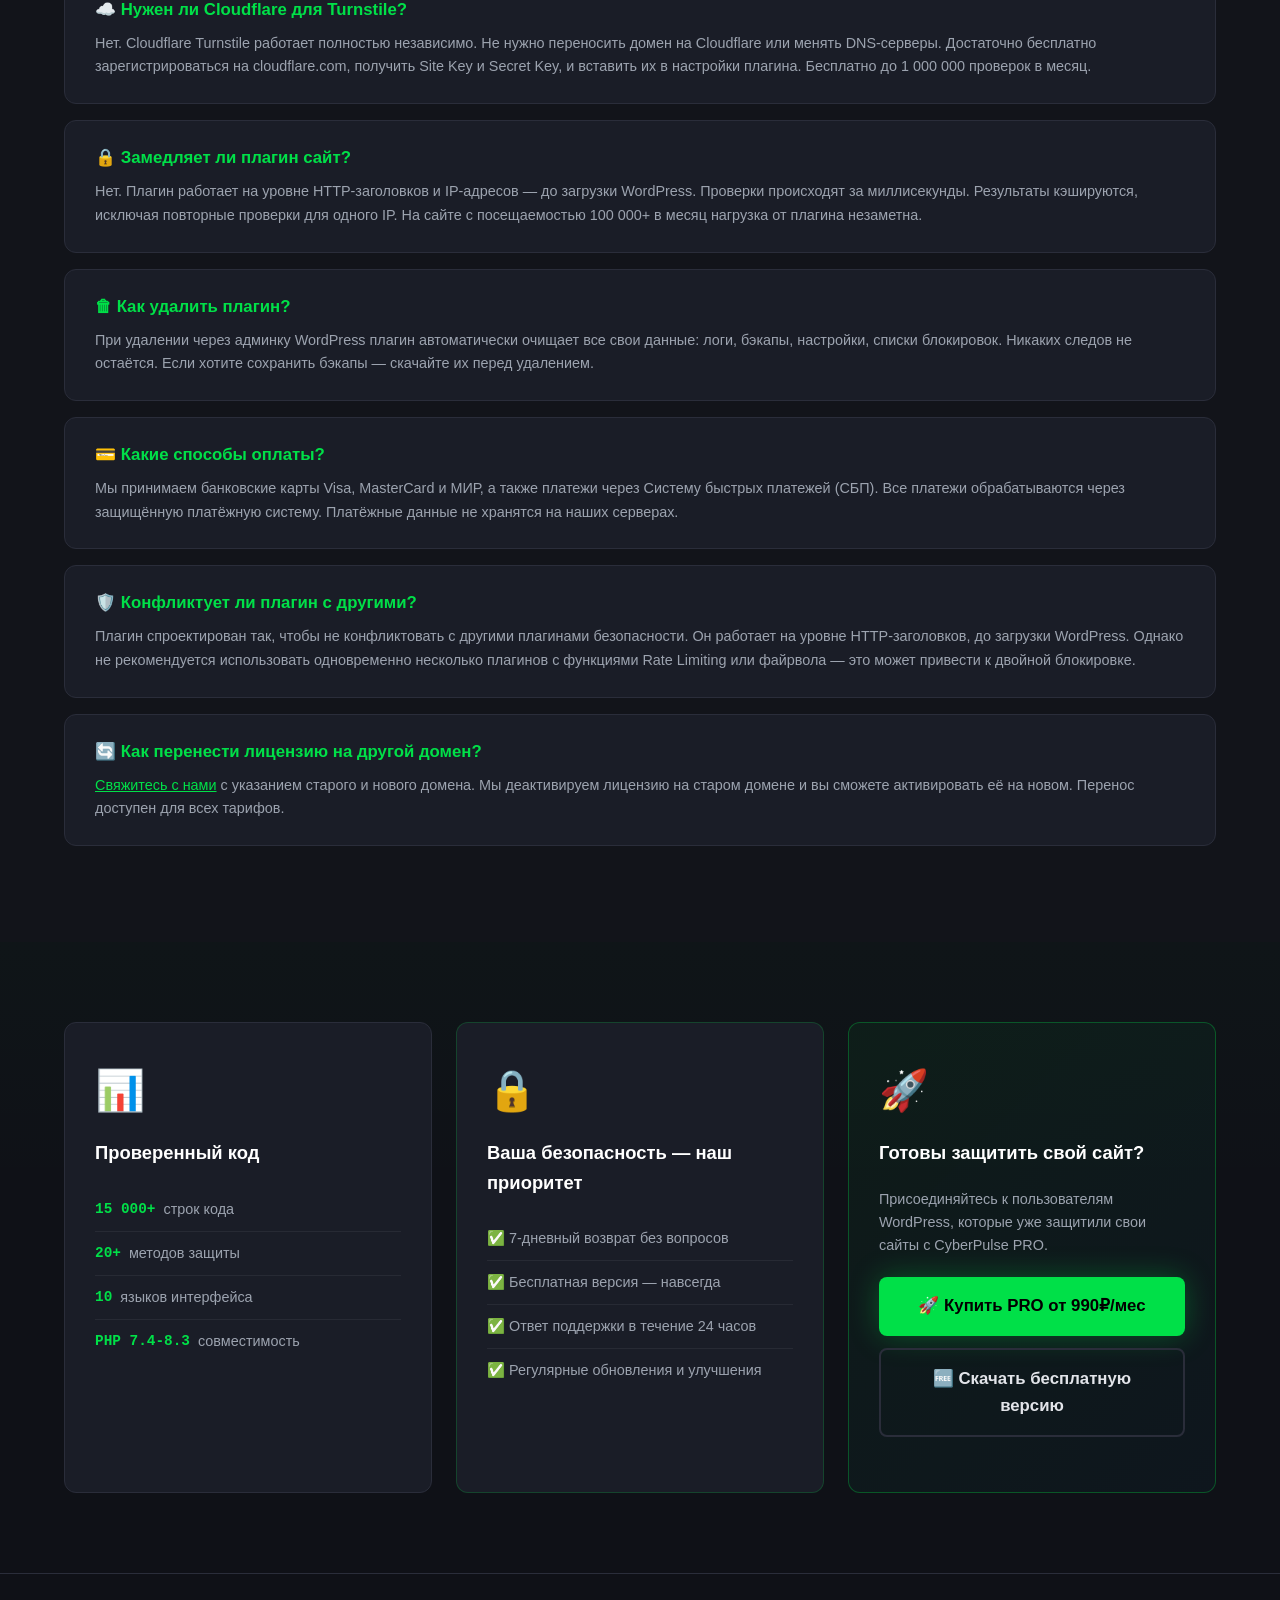
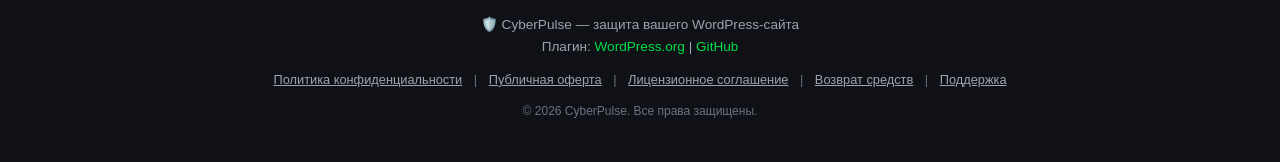
==== commit ff66515d: "FIX Update index.html" ====
--- a/index.html
+++ b/index.html
@@ -3,27 +3,27 @@
 <head>
     <meta charset="UTF-8">
     <meta name="viewport" content="width=device-width, initial-scale=1.0">
-    <title>CyberShield Security — Защита WordPress от ботов, атак и взлома</title>
+    <title>CyberPulse Security — Защита WordPress от ботов, атак и взлома</title>
     <meta name="description" content="Комплексная защита WordPress: блокировка ботов, брутфорс-атак, AI-скрапинга, DDoS. 20+ методов. Бесплатная и PRO версия. 10 языков.">
     <meta name="keywords" content="wordpress security, защита wordpress, плагин безопасности, firewall, bot protection, brute force, ddos protection, wordpress plugin">
-    <meta property="og:title" content="CyberShield Security — Защита WordPress">
+    <meta property="og:title" content="CyberPulse Security — Защита WordPress">
     <meta property="og:description" content="Комплексная защита WordPress от ботов, брутфорса, AI-скрапинга и DDoS-атак. 20+ методов. 10 языков.">
-    <meta property="og:image" content="https://gataurus.github.io/cybershield-security/icon-512x512.png">
-    <meta property="og:url" content="https://gataurus.github.io/cybershield-security/">
+    <meta property="og:image" content="https://gataurus.github.io/cyberpulse/icon-512x512.png">
+    <meta property="og:url" content="https://gataurus.github.io/cyberpulse/">
     <meta property="og:type" content="website">
     <meta name="twitter:card" content="summary_large_image">
-    <meta name="twitter:title" content="CyberShield Security — Защита WordPress">
+    <meta name="twitter:title" content="CyberPulse Security — Защита WordPress">
     <meta name="twitter:description" content="Комплексная защита WordPress от ботов, брутфорса, AI-скрапинга и DDoS-атак.">
-    <meta name="twitter:image" content="https://gataurus.github.io/cybershield-security/icon-512x512.png">
-    <link rel="canonical" href="https://gataurus.github.io/cybershield-security/">
-    <link rel="alternate" hreflang="ru" href="https://gataurus.github.io/cybershield-security/">
-    <link rel="alternate" hreflang="en" href="https://gataurus.github.io/cybershield-security/">
-    <link rel="alternate" hreflang="x-default" href="https://gataurus.github.io/cybershield-security/">
+    <meta name="twitter:image" content="https://gataurus.github.io/cyberpulse/icon-512x512.png">
+    <link rel="canonical" href="https://gataurus.github.io/cyberpulse/">
+    <link rel="alternate" hreflang="ru" href="https://gataurus.github.io/cyberpulse/">
+    <link rel="alternate" hreflang="en" href="https://gataurus.github.io/cyberpulse/">
+    <link rel="alternate" hreflang="x-default" href="https://gataurus.github.io/cyberpulse/">
     <script type="application/ld+json">
     {
         "@context": "https://schema.org",
         "@type": "SoftwareApplication",
-        "name": "CyberShield Security",
+        "name": "CyberPulse Security",
         "applicationCategory": "SecurityApplication",
         "operatingSystem": "WordPress",
         "description": "Комплексная защита WordPress от ботов, брутфорс-атак, AI-скрапинга и DDoS.",
@@ -55,7 +55,7 @@
     <div class="container">
         <div class="hero-logo">
             <span class="hero-shield" aria-label="Shield">🛡️</span>
-            <span class="hero-brand">CyberShield Security</span>
+            <span class="hero-brand">CyberPulse Security</span>
         </div>
         <h1 class="hero-title">
             <span data-i18n="hero_title">Комплексная защита</span><br>
@@ -78,7 +78,7 @@
 <!-- THREATS -->
 <section class="threats">
     <div class="container">
-        <h2 class="section-title" data-i18n="threats_title">От каких угроз защищает CyberShield Security</h2>
+        <h2 class="section-title" data-i18n="threats_title">От каких угроз защищает CyberPulse</h2>
         <p class="section-subtitle" data-i18n="threats_subtitle">Ваш WordPress-сайт атакуют каждый день — боты, сканеры, хакеры. Плагин блокирует угрозы автоматически, без вашего участия.</p>
         <div class="threats-grid">
             <div class="threat-card"><div class="threat-icon" aria-label="Bot">🤖</div><h3 data-i18n="threat1_title">Боты и сканеры уязвимостей</h3><p data-i18n="threat1_desc">Автоматические программы круглосуточно сканируют сайты в поисках уязвимых мест: wp-login.php, xmlrpc.php, .env, .git, wp-config.php. Плагин определяет их по User-Agent, HTTP-заголовкам и поведению — и блокирует до того, как они доберутся до файлов.</p></div>
@@ -169,7 +169,7 @@
 <!-- WHY US -->
 <section class="why-us">
     <div class="container">
-        <h2 class="section-title" data-i18n="why_us_title">Почему выбирают CyberShield Security</h2>
+        <h2 class="section-title" data-i18n="why_us_title">Почему выбирают CyberPulse</h2>
         <div class="why-us-grid">
             <div class="why-us-card"><div class="why-us-icon" aria-label="Lightning">⚡</div><h3 data-i18n="why_us_1_title">Мгновенная защита</h3><p data-i18n="why_us_1_desc">Плагин работает сразу после активации. Не требует настройки — все функции включены по умолчанию с оптимальными параметрами.</p></div>
             <div class="why-us-card"><div class="why-us-icon" aria-label="Magnifier">🔍</div><h3 data-i18n="why_us_2_title">Прозрачность</h3><p data-i18n="why_us_2_desc">Вы видите каждый заблокированный IP, причину блокировки и страну атакующего. Полные логи и статистика в реальном времени.</p></div>
@@ -200,7 +200,7 @@
         <div class="steps">
             <div class="step"><div class="step-number">1</div><h3 data-i18n="step1_title">Оплатите тариф</h3><p data-i18n="step1_desc">Выберите подходящий тариф и оплатите. Это безопасно и занимает меньше минуты.</p></div>
             <div class="step"><div class="step-number">2</div><h3 data-i18n="step2_title">Скачайте PRO версию</h3><p data-i18n="step2_desc">Скачайте PRO версию плагина по ссылке из письма с лицензионным ключом и установите её поверх бесплатной версии.</p></div>
-            <div class="step"><div class="step-number">3</div><h3 data-i18n="step3_title">Активируйте ключ</h3><p data-i18n="step3_desc">В админке WordPress перейдите в <strong>CyberShield Security</strong> и вставьте лицензионный ключ в поле активации.</p></div>
+            <div class="step"><div class="step-number">3</div><h3 data-i18n="step3_title">Активируйте ключ</h3><p data-i18n="step3_desc">В админке WordPress перейдите в <strong>CyberPulse</strong> и вставьте лицензионный ключ в поле активации.</p></div>
             <div class="step"><div class="step-number">4</div><h3 data-i18n="step4_title">PRO активирован!</h3><p data-i18n="step4_desc">Все PRO-функции разблокируются мгновенно. Ничего дополнительно настраивать не нужно.</p></div>
         </div>
     </div>
@@ -210,7 +210,7 @@
 <section class="faq">
     <div class="container">
         <h2 class="section-title" data-i18n="faq_title">Частые вопросы</h2>
-        <div class="faq-item"><h3 data-i18n="faq1_q">❓ Как установить плагин?</h3><p data-i18n="faq1_a">Установите бесплатную версию CyberShield Security из репозитория WordPress.org (Плагины → Добавить новый → поиск «CyberShield Security»). Затем купите PRO-лицензию на этом сайте, активируйте ключ в настройках плагина — и PRO-функции разблокируются мгновенно. Никаких дополнительных установок не требуется.</p></div>
+        <div class="faq-item"><h3 data-i18n="faq1_q">❓ Как установить плагин?</h3><p data-i18n="faq1_a">Установите бесплатную версию CyberPulse из репозитория WordPress.org (Плагины → Добавить новый → поиск «CyberPulse»). Затем купите PRO-лицензию на этом сайте, активируйте ключ в настройках плагина — и PRO-функции разблокируются мгновенно. Никаких дополнительных установок не требуется.</p></div>
         <div class="faq-item"><h3 data-i18n="faq2_q">📧 Не пришло письмо с лицензией. Что делать?</h3><p data-i18n-html="faq2_a"><strong>Первым делом проверьте папку «Спам» (Spam) в вашей почте!</strong> Письма часто попадают туда, особенно при первой покупке. Если письма нет ни в одной папке — <a href="docs/contact">свяжитесь с нами</a> с email, который использовали при покупке. Мы найдём ваш ключ в базе и отправим повторно.</p></div>
         <div class="faq-item"><h3 data-i18n="faq3_q">🔄 Что будет после окончания лицензии?</h3><p data-i18n="faq3_a">PRO-функции отключатся, но <strong>базовая защита продолжит работать</strong>. Ваш сайт не останется без защиты. Все ваши настройки, белый список IP, логи и бэкапы сохранятся. Вы можете продлить лицензию в любой момент — все PRO-функции снова активируются без потери данных.</p></div>
         <div class="faq-item"><h3 data-i18n="faq4_q">🌐 Можно ли использовать на нескольких сайтах?</h3><p data-i18n="faq4_a">Одна лицензия действует на одном сайте (домене). Для каждого дополнительного сайта требуется приобрести отдельную лицензию. Это позволяет нам поддерживать плагин в актуальном состоянии и разрабатывать новые функции.</p></div>
@@ -229,7 +229,7 @@
         <div class="cta-final-grid">
             <div class="cta-card"><div class="cta-card-icon" aria-label="Chart">📊</div><h3 data-i18n="cta_stats_title">Проверенный код</h3><ul class="cta-stats-list"><li><span class="cta-stat-num">15 000+</span> <span data-i18n="cta_stat_lines">строк кода</span></li><li><span class="cta-stat-num">20+</span> <span data-i18n="cta_stat_methods">методов защиты</span></li><li><span class="cta-stat-num">10</span> <span data-i18n="cta_stat_langs">языков интерфейса</span></li><li><span class="cta-stat-num">PHP 7.4-8.3</span> <span data-i18n="cta_stat_php">совместимость</span></li></ul></div>
             <div class="cta-card cta-card-guarantee"><div class="cta-card-icon" aria-label="Lock">🔒</div><h3 data-i18n="cta_guarantee_title">Ваша безопасность — наш приоритет</h3><ul class="cta-guarantee-list"><li data-i18n="cta_guarantee_1">✅ 7-дневный возврат без вопросов</li><li data-i18n="cta_guarantee_2">✅ Бесплатная версия — навсегда</li><li data-i18n="cta_guarantee_3">✅ Ответ поддержки в течение 24 часов</li><li data-i18n="cta_guarantee_4">✅ Регулярные обновления и улучшения</li></ul></div>
-            <div class="cta-card cta-card-action"><div class="cta-card-icon" aria-label="Rocket">🚀</div><h3 data-i18n="cta_action_title">Готовы защитить свой сайт?</h3><p data-i18n="cta_action_desc">Присоединяйтесь к пользователям WordPress, которые уже защитили свои сайты с CyberShield Security PRO.</p><div class="cta-buttons"><a href="#pricing" class="btn btn-green" data-i18n="cta_btn_buy">🚀 Купить PRO от 990₽/мес</a><a href="https://wordpress.org/plugins/cybershield-security/" target="_blank" class="btn btn-outline" data-i18n="cta_btn_free">🆓 Скачать бесплатную версию</a></div></div>
+            <div class="cta-card cta-card-action"><div class="cta-card-icon" aria-label="Rocket">🚀</div><h3 data-i18n="cta_action_title">Готовы защитить свой сайт?</h3><p data-i18n="cta_action_desc">Присоединяйтесь к пользователям WordPress, которые уже защитили свои сайты с CyberPulse PRO.</p><div class="cta-buttons"><a href="#pricing" class="btn btn-green" data-i18n="cta_btn_buy">🚀 Купить PRO от 990₽/мес</a><a href="https://wordpress.org/plugins/cybershield-security/" target="_blank" class="btn btn-outline" data-i18n="cta_btn_free">🆓 Скачать бесплатную версию</a></div></div>
         </div>
     </div>
 </section>
@@ -237,10 +237,10 @@
 <!-- FOOTER -->
 <footer class="footer">
     <div class="container">
-        <p data-i18n="footer_text">🛡️ CyberShield Security — защита вашего WordPress-сайта</p>
-        <p>Плагин: <a href="https://wordpress.org/plugins/cybershield-security/">WordPress.org</a> | <a href="https://github.com/gataurus/cybershield-security">GitHub</a></p>
+        <p data-i18n="footer_text">🛡️ CyberPulse — защита вашего WordPress-сайта</p>
+        <p>Плагин: <a href="https://wordpress.org/plugins/cyberpulse/">WordPress.org</a> | <a href="https://github.com/gataurus/cyberpulse">GitHub</a></p>
         <div class="footer-links"><a href="docs/privacy" data-i18n="footer_privacy">Политика конфиденциальности</a> <span>|</span> <a href="docs/terms" data-i18n="footer_terms">Публичная оферта</a> <span>|</span> <a href="docs/license" data-i18n="footer_license">Лицензионное соглашение</a> <span>|</span> <a href="docs/refund" data-i18n="footer_refund">Возврат средств</a> <span>|</span> <a href="docs/contact" data-i18n="footer_contact_page">Поддержка</a></div>
-        <p class="copyright" data-i18n="footer_copyright">© 2026 CyberShield Security. Все права защищены.</p>
+        <p class="copyright" data-i18n="footer_copyright">© 2026 CyberPulse. Все права защищены.</p>
     </div>
 </footer>
 
